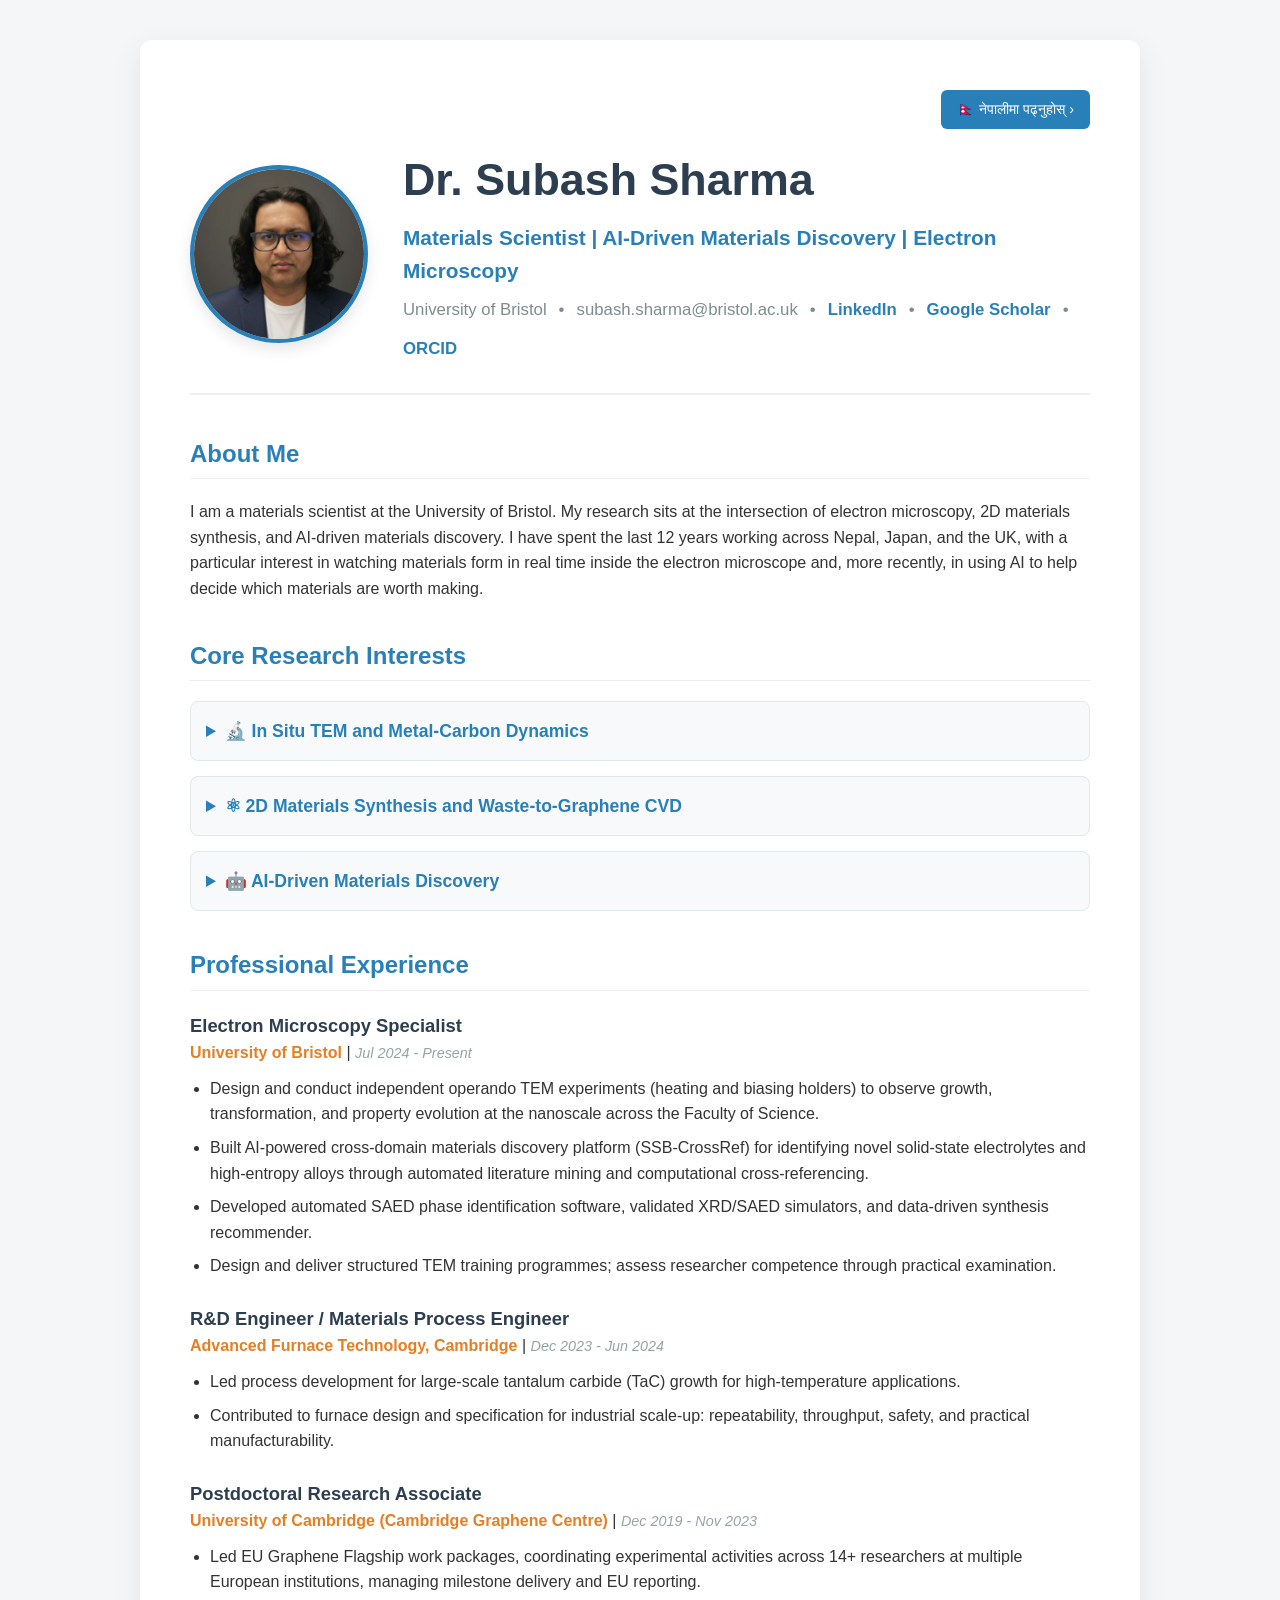
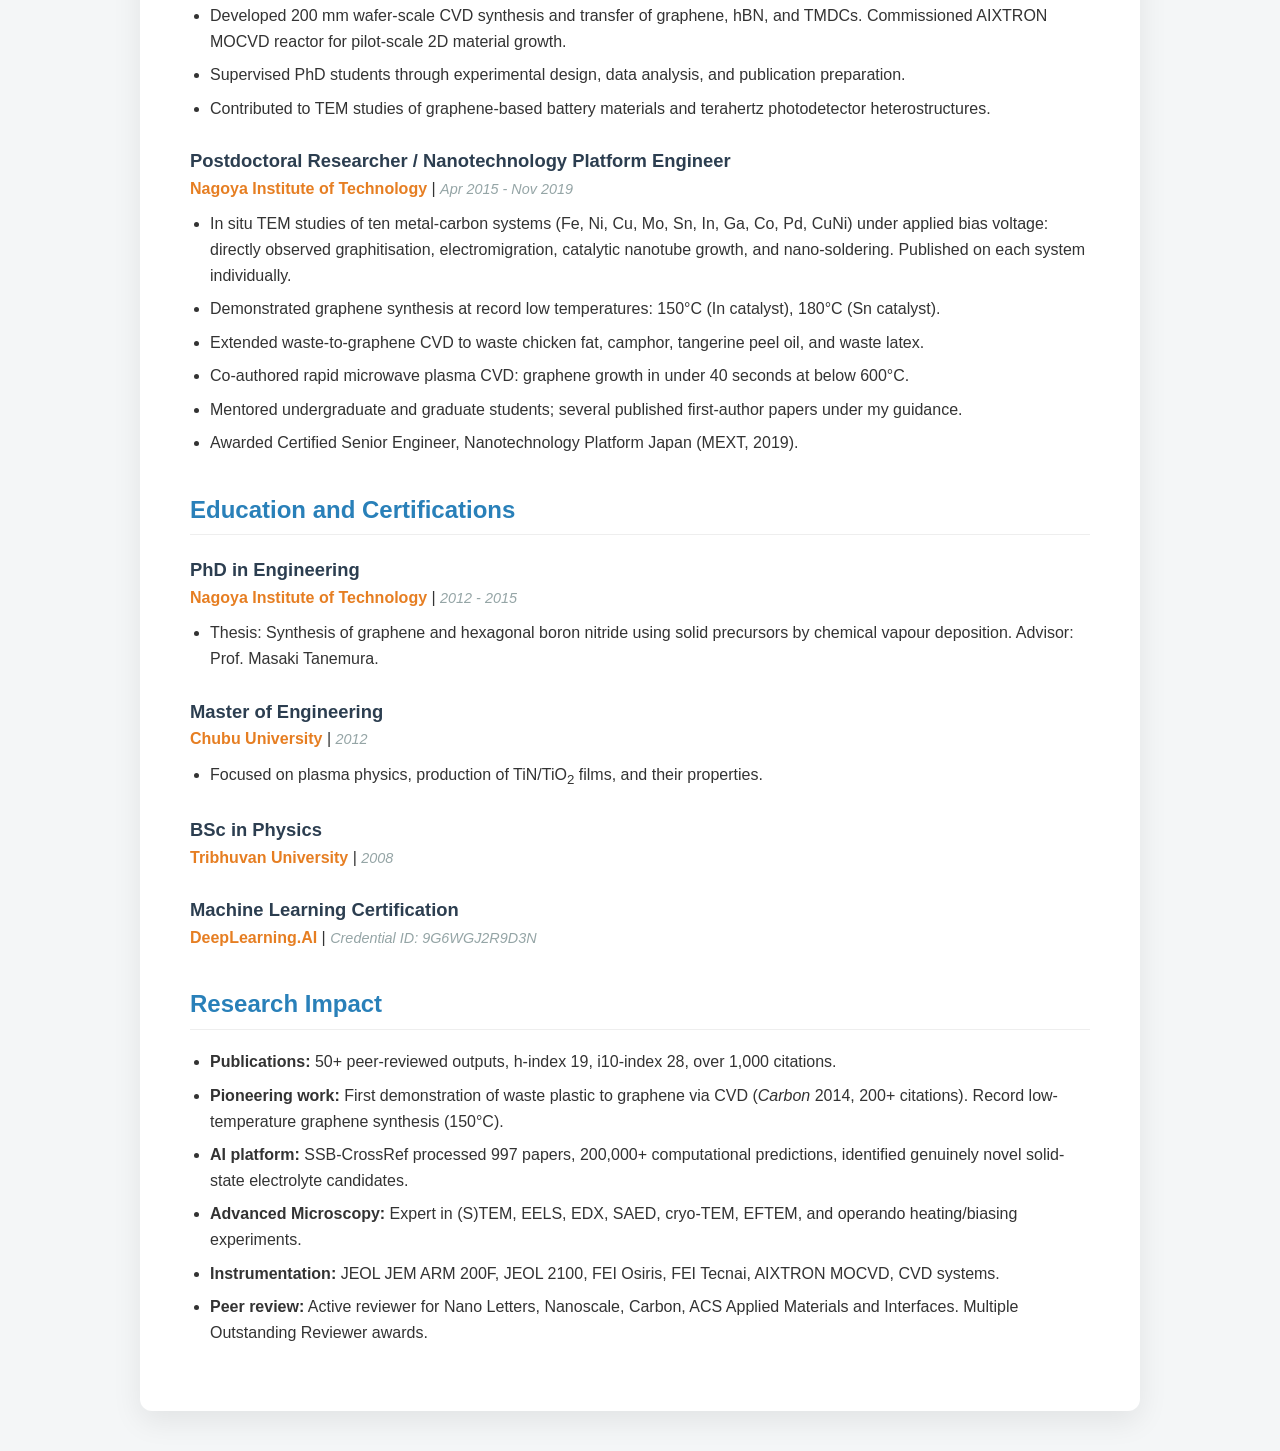
==== index.html @ bff0893e "Restore index.html and update content Restored the original content of index.html after accidental r" ====
<!DOCTYPE html>
<html lang="en">
<head>
    <meta charset="UTF-8">
    <meta name="viewport" content="width=device-width, initial-scale=1.0">
    <title>Dr. Subash Sharma | Materials Scientist</title>
    <style>
        :root {
            --primary: #2c3e50;
            --secondary: #2980b9;
            --accent: #e67e22;
            --text: #333;
            --bg: #f4f6f7;
        }
        body { 
            font-family: -apple-system, BlinkMacSystemFont, "Segoe UI", Roboto, Helvetica, Arial, sans-serif; 
            line-height: 1.6; 
            color: var(--text); 
            background-color: var(--bg); 
            margin: 0; 
            padding: 20px; 
        }
        .container { 
            max-width: 900px; 
            margin: 20px auto; 
            background: #ffffff; 
            padding: 50px; 
            border-radius: 12px; 
            box-shadow: 0 10px 30px rgba(0,0,0,0.08); 
        }
        .header-container {
            display: flex;
            align-items: center;
            gap: 35px;
            margin-bottom: 40px;
            padding-bottom: 30px;
            border-bottom: 2px solid #eee;
        }
        .profile-pic {
            width: 170px;
            height: 170px;
            border-radius: 50%;
            object-fit: cover;
            border: 4px solid var(--secondary);
            box-shadow: 0 6px 15px rgba(0,0,0,0.1);
        }
        .header-text h1 { 
            color: var(--primary); 
            margin: 0 0 5px 0; 
            font-size: 2.8em; 
            border-bottom: none;
        }
        .header-text .title {
            font-size: 1.3em;
            color: var(--secondary);
            font-weight: bold;
            margin-bottom: 10px;
        }
        .contact { 
            color: #7f8c8d; 
            font-size: 1.05em; 
            display: flex; 
            flex-wrap: wrap; 
            align-items: center;
            gap: 12px; 
        }
        .contact a { color: var(--secondary); text-decoration: none; font-weight: bold; }
        .contact a:hover { text-decoration: underline; }
        @media (max-width: 600px) {
            .header-container { flex-direction: column; text-align: center; }
            .contact { justify-content: center; }
        }
        h2 { color: var(--secondary); margin-top: 35px; border-bottom: 1px solid #eee; padding-bottom: 5px; }
        .job-title { font-weight: bold; font-size: 1.15em; color: var(--primary); }
        .institution { color: var(--accent); font-weight: bold; }
        .date { color: #95a5a6; font-size: 0.9em; font-style: italic; }
        .experience-item, .education-item { margin-bottom: 25px; }
        ul { margin-top: 10px; padding-left: 20px; }
        li { margin-bottom: 8px; }
        .intro-text { font-size: 1.1em; color: var(--primary); }
        details {
            background: #f8f9fa; 
            padding: 15px; 
            border-radius: 8px; 
            margin-bottom: 15px; 
            border: 1px solid #e1e8ed; 
            cursor: pointer;
            transition: all 0.2s ease;
        }
        details:hover {
            border-color: var(--secondary);
        }
        summary {
            font-weight: bold; 
            color: var(--secondary); 
            font-size: 1.1em;
            outline: none;
        }
        details > div {
            margin-top: 15px; 
            color: #444; 
            line-height: 1.6; 
            cursor: default;
            border-top: 1px solid #eee;
            padding-top: 10px;
        }
    </style>
</head>
<body>
    <div class="container">
        
        <div style="text-align: right; margin-bottom: 15px;">
            <a href="index_ne.html" style="display: inline-block; padding: 8px 16px; background: #2980b9; color: white; text-decoration: none; border-radius: 6px; font-size: 0.9em;">&#127475;&#127477; &#2344;&#2375;&#2346;&#2366;&#2354;&#2368;&#2350;&#2366; &#2346;&#2338;&#2381;&#2344;&#2369;&#2361;&#2379;&#2360;&#2381; &#8250;</a>
        </div>
        
        <div class="header-container">
            <img src="profile.jpg" alt="Dr. Subash Sharma" class="profile-pic">
            
            <div class="header-text">
                <h1>Dr. Subash Sharma</h1>
                <div class="title">Materials Scientist | AI-Driven Materials Discovery | Electron Microscopy</div>
                <div class="contact">
                    <span>University of Bristol</span>
                    <span>&bull;</span>
                    <span>subash.sharma@bristol.ac.uk</span>
                    <span>&bull;</span>
                    <a href="https://www.linkedin.com/in/subashsharma1" target="_blank">LinkedIn</a>
                    <span>&bull;</span>
                    <a href="https://scholar.google.co.uk/citations?user=H519B1AAAAAJ&hl=en" target="_blank">Google Scholar</a>
                    <span>&bull;</span>
                    <a href="https://orcid.org/0000-0002-8783-3587" target="_blank">ORCID</a>
                </div>
            </div>
        </div>

        <h2>About Me</h2>
        <p>I am a materials scientist at the University of Bristol. My research sits at the intersection of electron microscopy, 2D materials synthesis, and AI-driven materials discovery. I have spent the last 12 years working across Nepal, Japan, and the UK, with a particular interest in watching materials form in real time inside the electron microscope and, more recently, in using AI to help decide which materials are worth making.</p>

        <h2>Core Research Interests</h2>
        
        <details>
            <summary>&#x1F52C; In Situ TEM and Metal-Carbon Dynamics</summary>
            <div>
                <p>I specialise in visualising nanoscale reactions as they happen, using in situ heating and electrical biasing inside the TEM. Over 12 years I have systematically studied the interaction of ten different metals with amorphous carbon under applied bias voltage, directly observing real-time graphitisation, electromigration, catalytic nanotube growth, and nano-soldering of carbon nanostructures.</p>
                <ul>
                    <li>Ten metal systems studied individually (Fe, Ni, Cu, Mo, Sn, In, Ga, Co, Pd, CuNi alloy), with first-author or corresponding-author publications on each.</li>
                    <li>Techniques: HRTEM, HAADF-STEM, EELS, EDX, SAED, cryo-TEM, EFTEM, operando heating and biasing holders.</li>
                    <li>Instruments: JEOL JEM ARM 200F, JEOL 2100, FEI Osiris, FEI Tecnai.</li>
                </ul>
            </div>
        </details>

        <details>
            <summary>&#x269B; 2D Materials Synthesis and Waste-to-Graphene CVD</summary>
            <div>
                <p>Extensive experience in scalable growth of 2D materials, from wafer-scale CVD at the Cambridge Graphene Centre to pioneering waste-derived graphene conversion.</p>
                <ul>
                    <li>Wafer-scale (200 mm) CVD synthesis and transfer of graphene, hBN, MoS<sub>2</sub>, and WS<sub>2</sub> within the EU Graphene Flagship. Commissioned an AIXTRON MOCVD reactor for pilot-scale growth.</li>
                    <li>Pioneered waste-to-graphene CVD from solid waste plastic (<em>Carbon</em> 2014, 200+ citations), extended to waste chicken fat, camphor, tangerine peel oil, and waste latex.</li>
                    <li>Demonstrated graphene synthesis at record low temperatures: 150&deg;C (In catalyst) and 180&deg;C (Sn catalyst).</li>
                    <li>Co-authored rapid microwave plasma CVD enabling graphene growth in under 40 seconds at below 600&deg;C.</li>
                </ul>
            </div>
        </details>

        <details>
            <summary>&#x1F916; AI-Driven Materials Discovery</summary>
            <div>
                <p>Bridging materials science with artificial intelligence to accelerate the discovery of novel functional materials.</p>
                <ul>
                    <li>Built SSB-CrossRef, a 17,000-line Python platform that processes scientific literature using LLMs, cross-references against 200,000+ computational predictions (GNoME, Materials Project), and identifies novel synthesis targets with automated thermodynamic due diligence.</li>
                    <li>Processed 997 papers, extracted 3,009 unique compositions, built 56,000+ cross-reference links. Over 95% of AI-predicted candidates failed experimental reality checks.</li>
                    <li>Built validated XRD and SAED diffraction simulators and automated SAED phase identification software.</li>
                    <li>Data-driven synthesis route recommender using patterns from 2,000+ extracted literature records.</li>
                    <li>Machine Learning Certification, DeepLearning.AI (Credential ID: 9G6WGJ2R9D3N).</li>
                </ul>
            </div>
        </details>

        <h2>Professional Experience</h2>
        
        <div class="experience-item">
            <div class="job-title">Electron Microscopy Specialist</div>
            <div><span class="institution">University of Bristol</span> | <span class="date">Jul 2024 - Present</span></div>
            <ul>
                <li>Design and conduct independent operando TEM experiments (heating and biasing holders) to observe growth, transformation, and property evolution at the nanoscale across the Faculty of Science.</li>
                <li>Built AI-powered cross-domain materials discovery platform (SSB-CrossRef) for identifying novel solid-state electrolytes and high-entropy alloys through automated literature mining and computational cross-referencing.</li>
                <li>Developed automated SAED phase identification software, validated XRD/SAED simulators, and data-driven synthesis recommender.</li>
                <li>Design and deliver structured TEM training programmes; assess researcher competence through practical examination.</li>

            </ul>
        </div>

        <div class="experience-item">
            <div class="job-title">R&amp;D Engineer / Materials Process Engineer</div>
            <div><span class="institution">Advanced Furnace Technology, Cambridge</span> | <span class="date">Dec 2023 - Jun 2024</span></div>
            <ul>
                <li>Led process development for large-scale tantalum carbide (TaC) growth for high-temperature applications.</li>
                <li>Contributed to furnace design and specification for industrial scale-up: repeatability, throughput, safety, and practical manufacturability.</li>
            </ul>
        </div>

        <div class="experience-item">
            <div class="job-title">Postdoctoral Research Associate</div>
            <div><span class="institution">University of Cambridge (Cambridge Graphene Centre)</span> | <span class="date">Dec 2019 - Nov 2023</span></div>
            <ul>
                <li>Led EU Graphene Flagship work packages, coordinating experimental activities across 14+ researchers at multiple European institutions, managing milestone delivery and EU reporting.</li>
                <li>Developed 200 mm wafer-scale CVD synthesis and transfer of graphene, hBN, and TMDCs. Commissioned AIXTRON MOCVD reactor for pilot-scale 2D material growth.</li>
                <li>Supervised PhD students through experimental design, data analysis, and publication preparation.</li>
                <li>Contributed to TEM studies of graphene-based battery materials and terahertz photodetector heterostructures.</li>
            </ul>
        </div>

        <div class="experience-item">
            <div class="job-title">Postdoctoral Researcher / Nanotechnology Platform Engineer</div>
            <div><span class="institution">Nagoya Institute of Technology</span> | <span class="date">Apr 2015 - Nov 2019</span></div>
            <ul>
                <li>In situ TEM studies of ten metal-carbon systems (Fe, Ni, Cu, Mo, Sn, In, Ga, Co, Pd, CuNi) under applied bias voltage: directly observed graphitisation, electromigration, catalytic nanotube growth, and nano-soldering. Published on each system individually.</li>
                <li>Demonstrated graphene synthesis at record low temperatures: 150&deg;C (In catalyst), 180&deg;C (Sn catalyst).</li>
                <li>Extended waste-to-graphene CVD to waste chicken fat, camphor, tangerine peel oil, and waste latex.</li>
                <li>Co-authored rapid microwave plasma CVD: graphene growth in under 40 seconds at below 600&deg;C.</li>
                <li>Mentored undergraduate and graduate students; several published first-author papers under my guidance.</li>
                <li>Awarded Certified Senior Engineer, Nanotechnology Platform Japan (MEXT, 2019).</li>
            </ul>
        </div>

        <h2>Education and Certifications</h2>
        <div class="education-item">
            <div class="job-title">PhD in Engineering</div>
            <div><span class="institution">Nagoya Institute of Technology</span> | <span class="date">2012 - 2015</span></div>
            <ul>
                <li>Thesis: Synthesis of graphene and hexagonal boron nitride using solid precursors by chemical vapour deposition. Advisor: Prof. Masaki Tanemura.</li>
            </ul>
        </div>
        <div class="education-item">
            <div class="job-title">Master of Engineering</div>
            <div><span class="institution">Chubu University</span> | <span class="date">2012</span></div>
            <ul>
                <li>Focused on plasma physics, production of TiN/TiO<sub>2</sub> films, and their properties.</li>
            </ul>
        </div>
        <div class="education-item">
            <div class="job-title">BSc in Physics</div>
            <div><span class="institution">Tribhuvan University</span> | <span class="date">2008</span></div>
        </div>
        <div class="education-item">
            <div class="job-title">Machine Learning Certification</div>
            <div><span class="institution">DeepLearning.AI</span> | <span class="date">Credential ID: 9G6WGJ2R9D3N</span></div>
        </div>

        <h2>Research Impact</h2>
        <ul>
            <li><strong>Publications:</strong> 50+ peer-reviewed outputs, h-index 19, i10-index 28, over 1,000 citations.</li>
            <li><strong>Pioneering work:</strong> First demonstration of waste plastic to graphene via CVD (<em>Carbon</em> 2014, 200+ citations). Record low-temperature graphene synthesis (150&deg;C).</li>
            <li><strong>AI platform:</strong> SSB-CrossRef processed 997 papers, 200,000+ computational predictions, identified genuinely novel solid-state electrolyte candidates.</li>
            <li><strong>Advanced Microscopy:</strong> Expert in (S)TEM, EELS, EDX, SAED, cryo-TEM, EFTEM, and operando heating/biasing experiments.</li>
            <li><strong>Instrumentation:</strong> JEOL JEM ARM 200F, JEOL 2100, FEI Osiris, FEI Tecnai, AIXTRON MOCVD, CVD systems.</li>
            <li><strong>Peer review:</strong> Active reviewer for Nano Letters, Nanoscale, Carbon, ACS Applied Materials and Interfaces. Multiple Outstanding Reviewer awards.</li>
        </ul>
    </div>
</body>
</html>
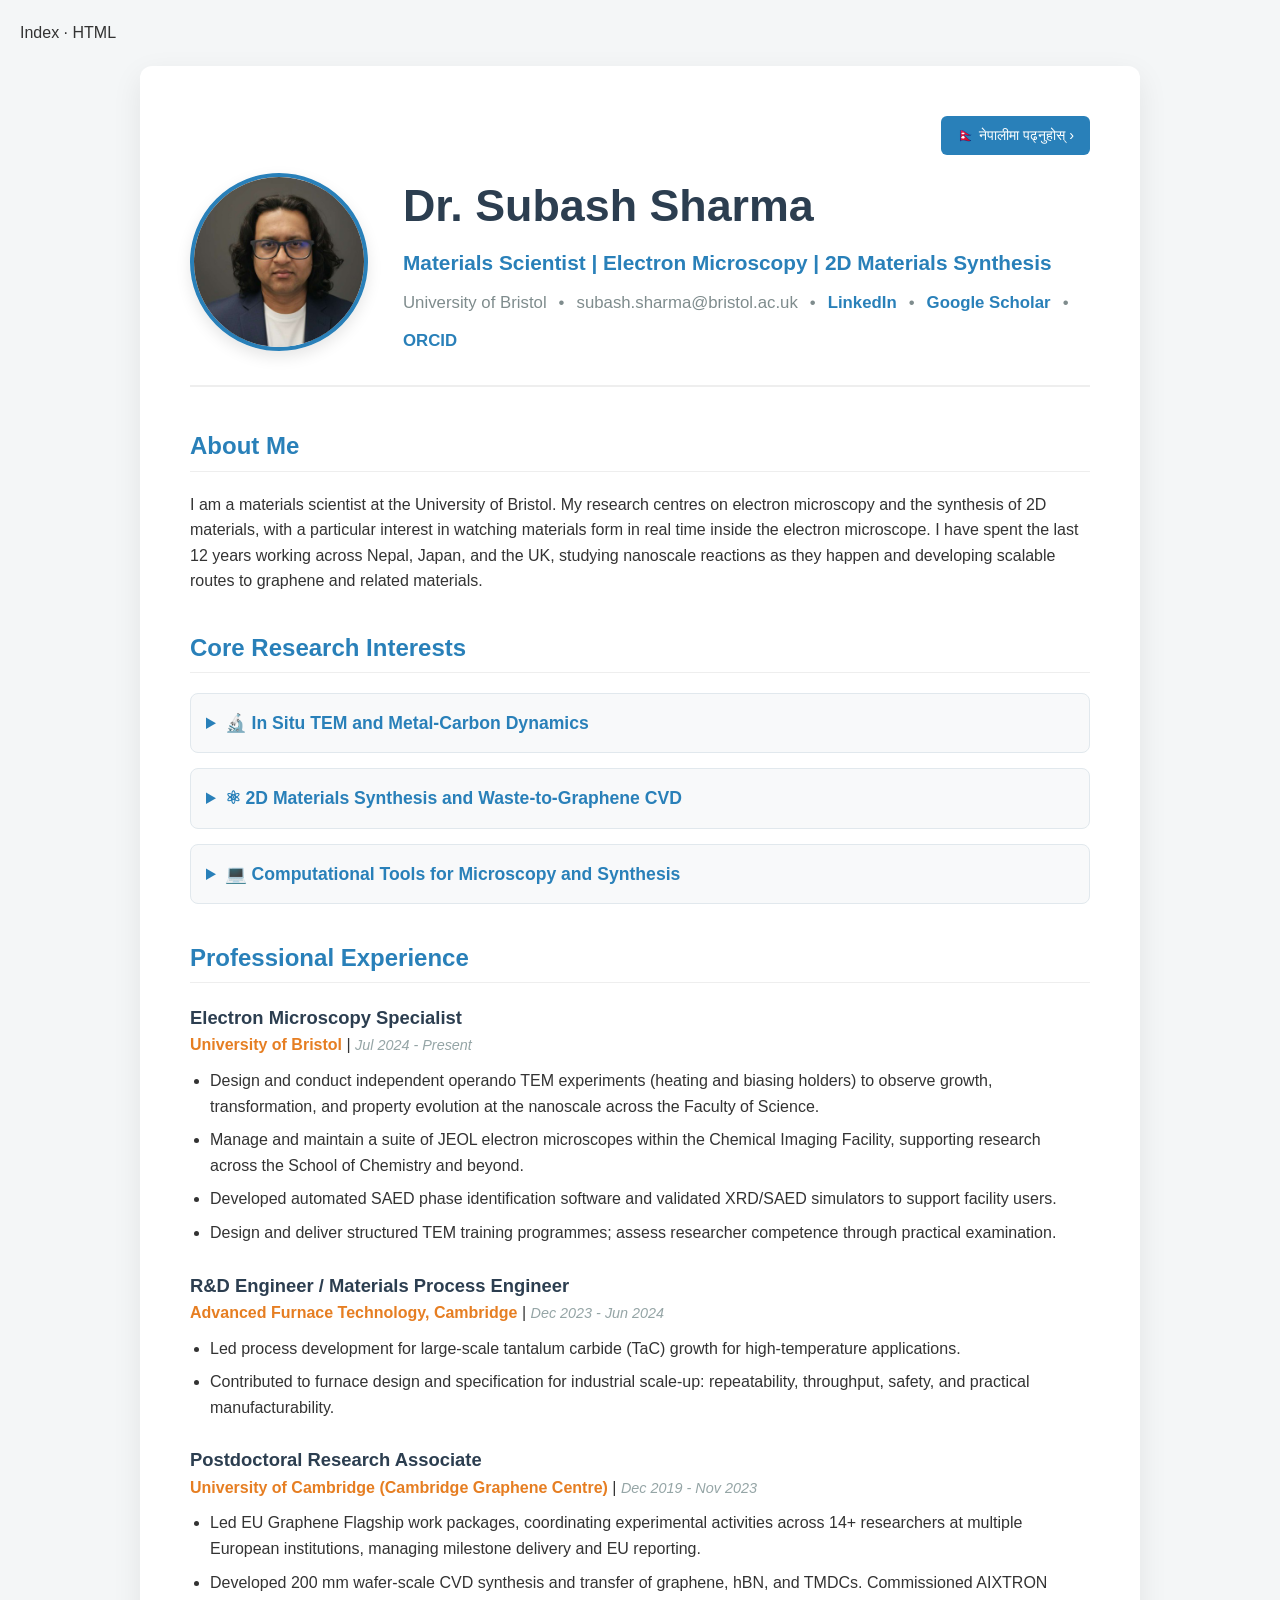
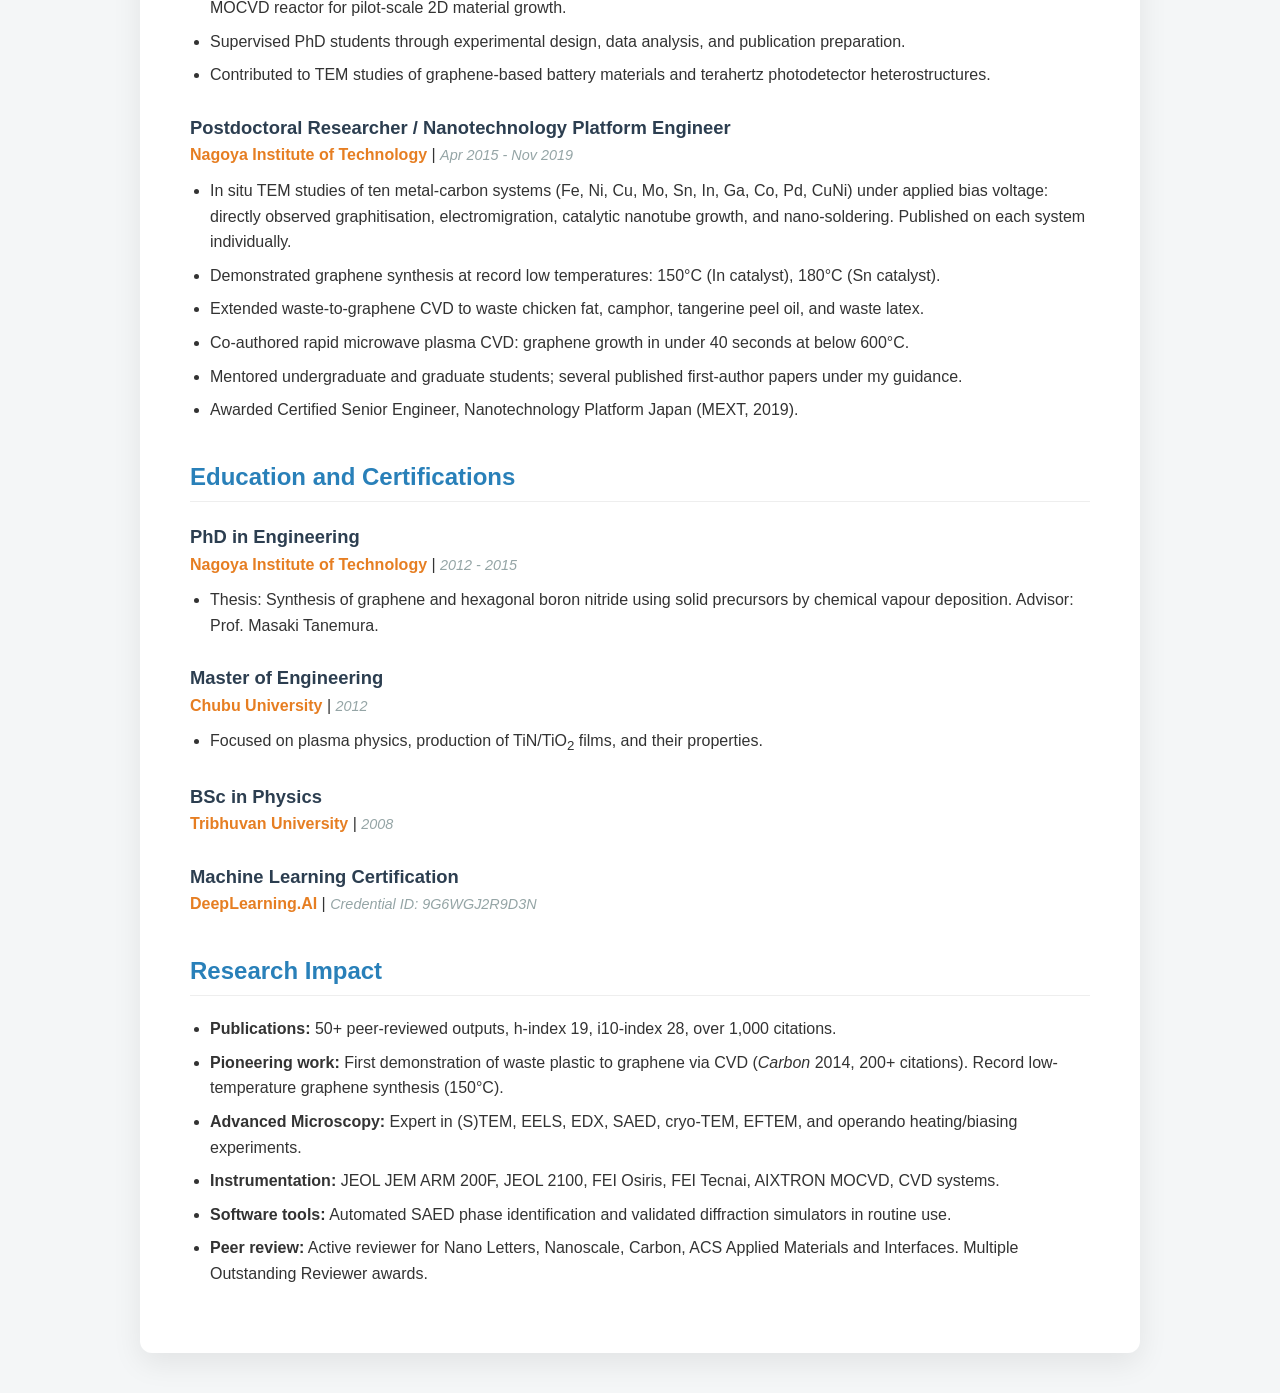
==== commit 99bb0137: "Revise index.html with updated profile and research details Updated the content and structure of the" ====
--- a/index.html
+++ b/index.html
@@ -1,3 +1,6 @@
+
+
+Index · HTML
 <!DOCTYPE html>
 <html lang="en">
 <head>
@@ -118,7 +121,7 @@
             
             <div class="header-text">
                 <h1>Dr. Subash Sharma</h1>
-                <div class="title">Materials Scientist | AI-Driven Materials Discovery | Electron Microscopy</div>
+                <div class="title">Materials Scientist | Electron Microscopy | 2D Materials Synthesis</div>
                 <div class="contact">
                     <span>University of Bristol</span>
                     <span>&bull;</span>
@@ -132,10 +135,10 @@
                 </div>
             </div>
         </div>
-
+ 
         <h2>About Me</h2>
-        <p>I am a materials scientist at the University of Bristol. My research sits at the intersection of electron microscopy, 2D materials synthesis, and AI-driven materials discovery. I have spent the last 12 years working across Nepal, Japan, and the UK, with a particular interest in watching materials form in real time inside the electron microscope and, more recently, in using AI to help decide which materials are worth making.</p>
-
+        <p>I am a materials scientist at the University of Bristol. My research centres on electron microscopy and the synthesis of 2D materials, with a particular interest in watching materials form in real time inside the electron microscope. I have spent the last 12 years working across Nepal, Japan, and the UK, studying nanoscale reactions as they happen and developing scalable routes to graphene and related materials.</p>
+ 
         <h2>Core Research Interests</h2>
         
         <details>
@@ -149,7 +152,7 @@
                 </ul>
             </div>
         </details>
-
+ 
         <details>
             <summary>&#x269B; 2D Materials Synthesis and Waste-to-Graphene CVD</summary>
             <div>
@@ -162,21 +165,19 @@
                 </ul>
             </div>
         </details>
-
+ 
         <details>
-            <summary>&#x1F916; AI-Driven Materials Discovery</summary>
+            <summary>&#x1F4BB; Computational Tools for Microscopy and Synthesis</summary>
             <div>
-                <p>Bridging materials science with artificial intelligence to accelerate the discovery of novel functional materials.</p>
+                <p>Alongside experimental work, I develop software tools that support day-to-day microscopy and synthesis planning.</p>
                 <ul>
-                    <li>Built SSB-CrossRef, a 17,000-line Python platform that processes scientific literature using LLMs, cross-references against 200,000+ computational predictions (GNoME, Materials Project), and identifies novel synthesis targets with automated thermodynamic due diligence.</li>
-                    <li>Processed 997 papers, extracted 3,009 unique compositions, built 56,000+ cross-reference links. Over 95% of AI-predicted candidates failed experimental reality checks.</li>
-                    <li>Built validated XRD and SAED diffraction simulators and automated SAED phase identification software.</li>
-                    <li>Data-driven synthesis route recommender using patterns from 2,000+ extracted literature records.</li>
+                    <li>Automated SAED phase identification software and validated XRD/SAED diffraction simulators.</li>
+                    <li>Literature-mining and cross-referencing tools to help prioritise synthesis targets, with automated thermodynamic due diligence.</li>
                     <li>Machine Learning Certification, DeepLearning.AI (Credential ID: 9G6WGJ2R9D3N).</li>
                 </ul>
             </div>
         </details>
-
+ 
         <h2>Professional Experience</h2>
         
         <div class="experience-item">
@@ -184,13 +185,12 @@
             <div><span class="institution">University of Bristol</span> | <span class="date">Jul 2024 - Present</span></div>
             <ul>
                 <li>Design and conduct independent operando TEM experiments (heating and biasing holders) to observe growth, transformation, and property evolution at the nanoscale across the Faculty of Science.</li>
-                <li>Built AI-powered cross-domain materials discovery platform (SSB-CrossRef) for identifying novel solid-state electrolytes and high-entropy alloys through automated literature mining and computational cross-referencing.</li>
-                <li>Developed automated SAED phase identification software, validated XRD/SAED simulators, and data-driven synthesis recommender.</li>
+                <li>Manage and maintain a suite of JEOL electron microscopes within the Chemical Imaging Facility, supporting research across the School of Chemistry and beyond.</li>
+                <li>Developed automated SAED phase identification software and validated XRD/SAED simulators to support facility users.</li>
                 <li>Design and deliver structured TEM training programmes; assess researcher competence through practical examination.</li>
-
-            </ul>
-        </div>
-
+            </ul>
+        </div>
+ 
         <div class="experience-item">
             <div class="job-title">R&amp;D Engineer / Materials Process Engineer</div>
             <div><span class="institution">Advanced Furnace Technology, Cambridge</span> | <span class="date">Dec 2023 - Jun 2024</span></div>
@@ -199,7 +199,7 @@
                 <li>Contributed to furnace design and specification for industrial scale-up: repeatability, throughput, safety, and practical manufacturability.</li>
             </ul>
         </div>
-
+ 
         <div class="experience-item">
             <div class="job-title">Postdoctoral Research Associate</div>
             <div><span class="institution">University of Cambridge (Cambridge Graphene Centre)</span> | <span class="date">Dec 2019 - Nov 2023</span></div>
@@ -210,7 +210,7 @@
                 <li>Contributed to TEM studies of graphene-based battery materials and terahertz photodetector heterostructures.</li>
             </ul>
         </div>
-
+ 
         <div class="experience-item">
             <div class="job-title">Postdoctoral Researcher / Nanotechnology Platform Engineer</div>
             <div><span class="institution">Nagoya Institute of Technology</span> | <span class="date">Apr 2015 - Nov 2019</span></div>
@@ -223,7 +223,7 @@
                 <li>Awarded Certified Senior Engineer, Nanotechnology Platform Japan (MEXT, 2019).</li>
             </ul>
         </div>
-
+ 
         <h2>Education and Certifications</h2>
         <div class="education-item">
             <div class="job-title">PhD in Engineering</div>
@@ -247,16 +247,17 @@
             <div class="job-title">Machine Learning Certification</div>
             <div><span class="institution">DeepLearning.AI</span> | <span class="date">Credential ID: 9G6WGJ2R9D3N</span></div>
         </div>
-
+ 
         <h2>Research Impact</h2>
         <ul>
             <li><strong>Publications:</strong> 50+ peer-reviewed outputs, h-index 19, i10-index 28, over 1,000 citations.</li>
             <li><strong>Pioneering work:</strong> First demonstration of waste plastic to graphene via CVD (<em>Carbon</em> 2014, 200+ citations). Record low-temperature graphene synthesis (150&deg;C).</li>
-            <li><strong>AI platform:</strong> SSB-CrossRef processed 997 papers, 200,000+ computational predictions, identified genuinely novel solid-state electrolyte candidates.</li>
             <li><strong>Advanced Microscopy:</strong> Expert in (S)TEM, EELS, EDX, SAED, cryo-TEM, EFTEM, and operando heating/biasing experiments.</li>
             <li><strong>Instrumentation:</strong> JEOL JEM ARM 200F, JEOL 2100, FEI Osiris, FEI Tecnai, AIXTRON MOCVD, CVD systems.</li>
+            <li><strong>Software tools:</strong> Automated SAED phase identification and validated diffraction simulators in routine use.</li>
             <li><strong>Peer review:</strong> Active reviewer for Nano Letters, Nanoscale, Carbon, ACS Applied Materials and Interfaces. Multiple Outstanding Reviewer awards.</li>
         </ul>
     </div>
 </body>
 </html>
+ 
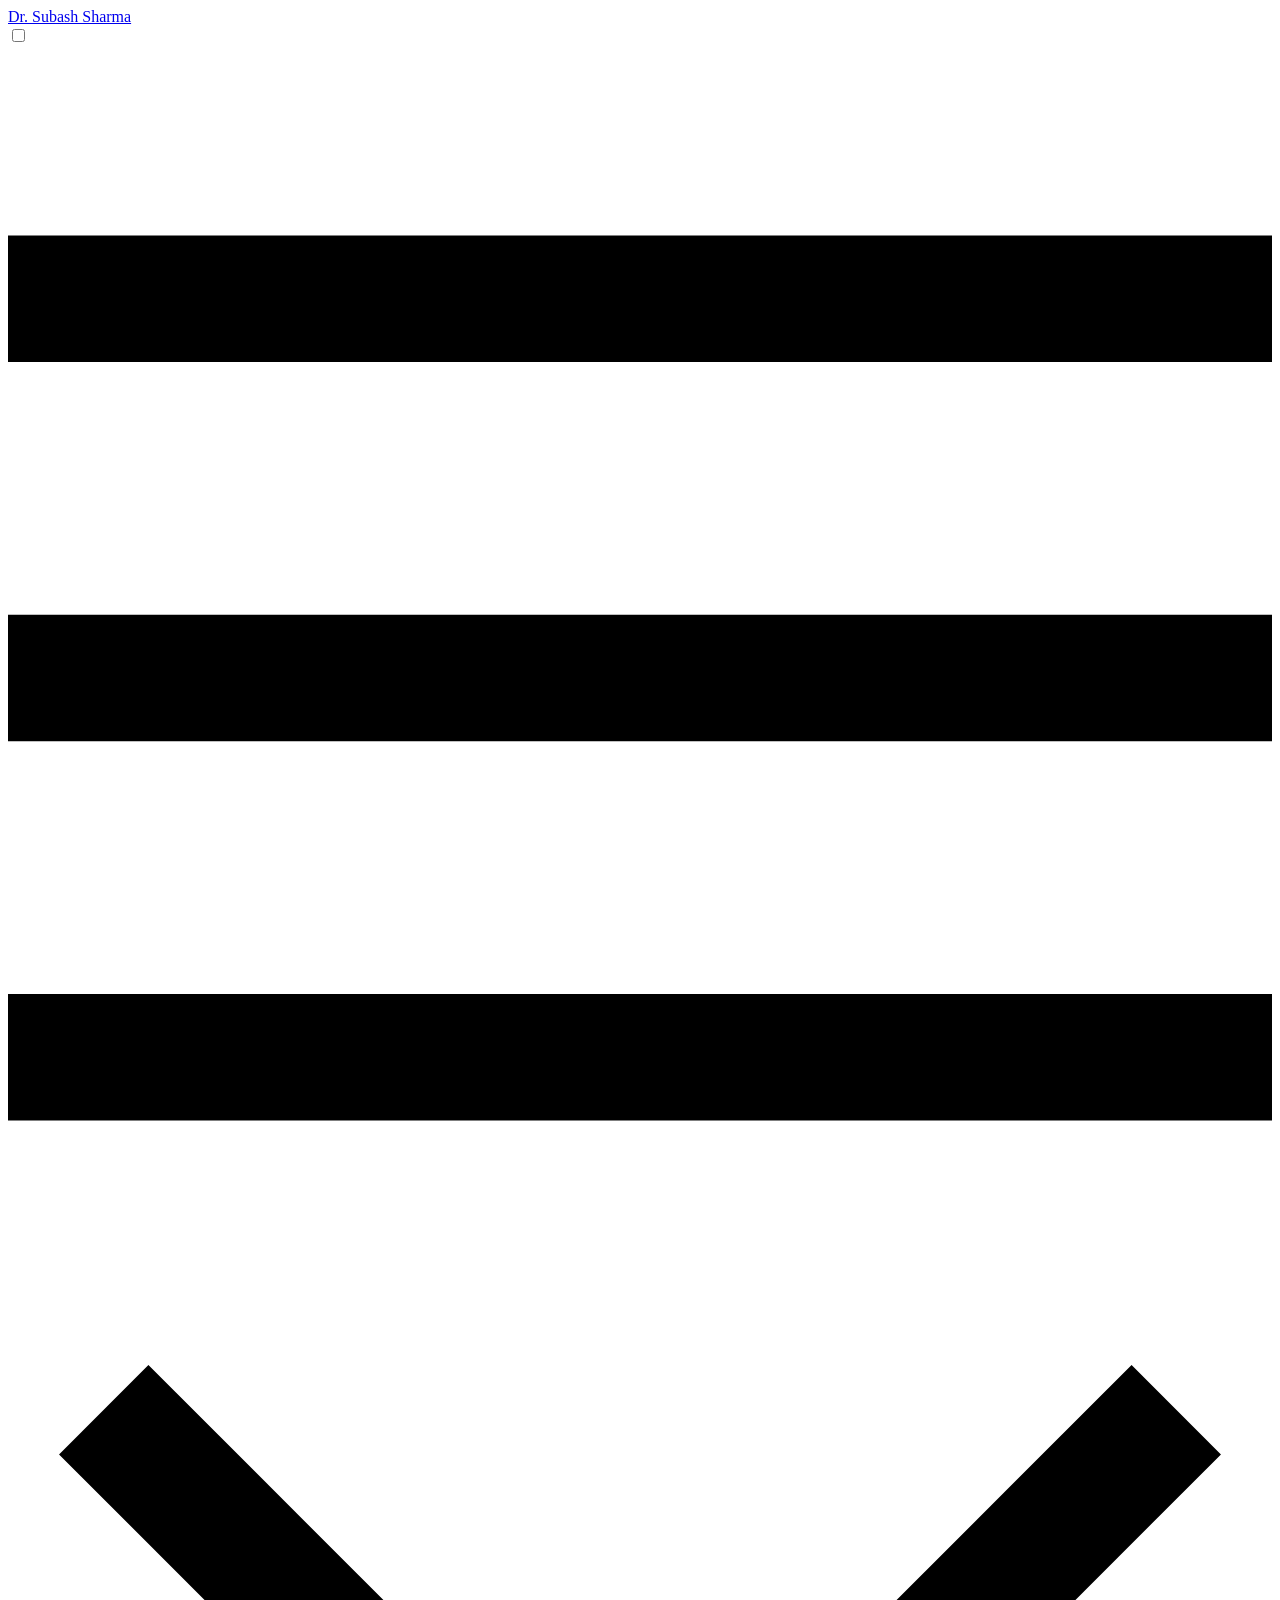
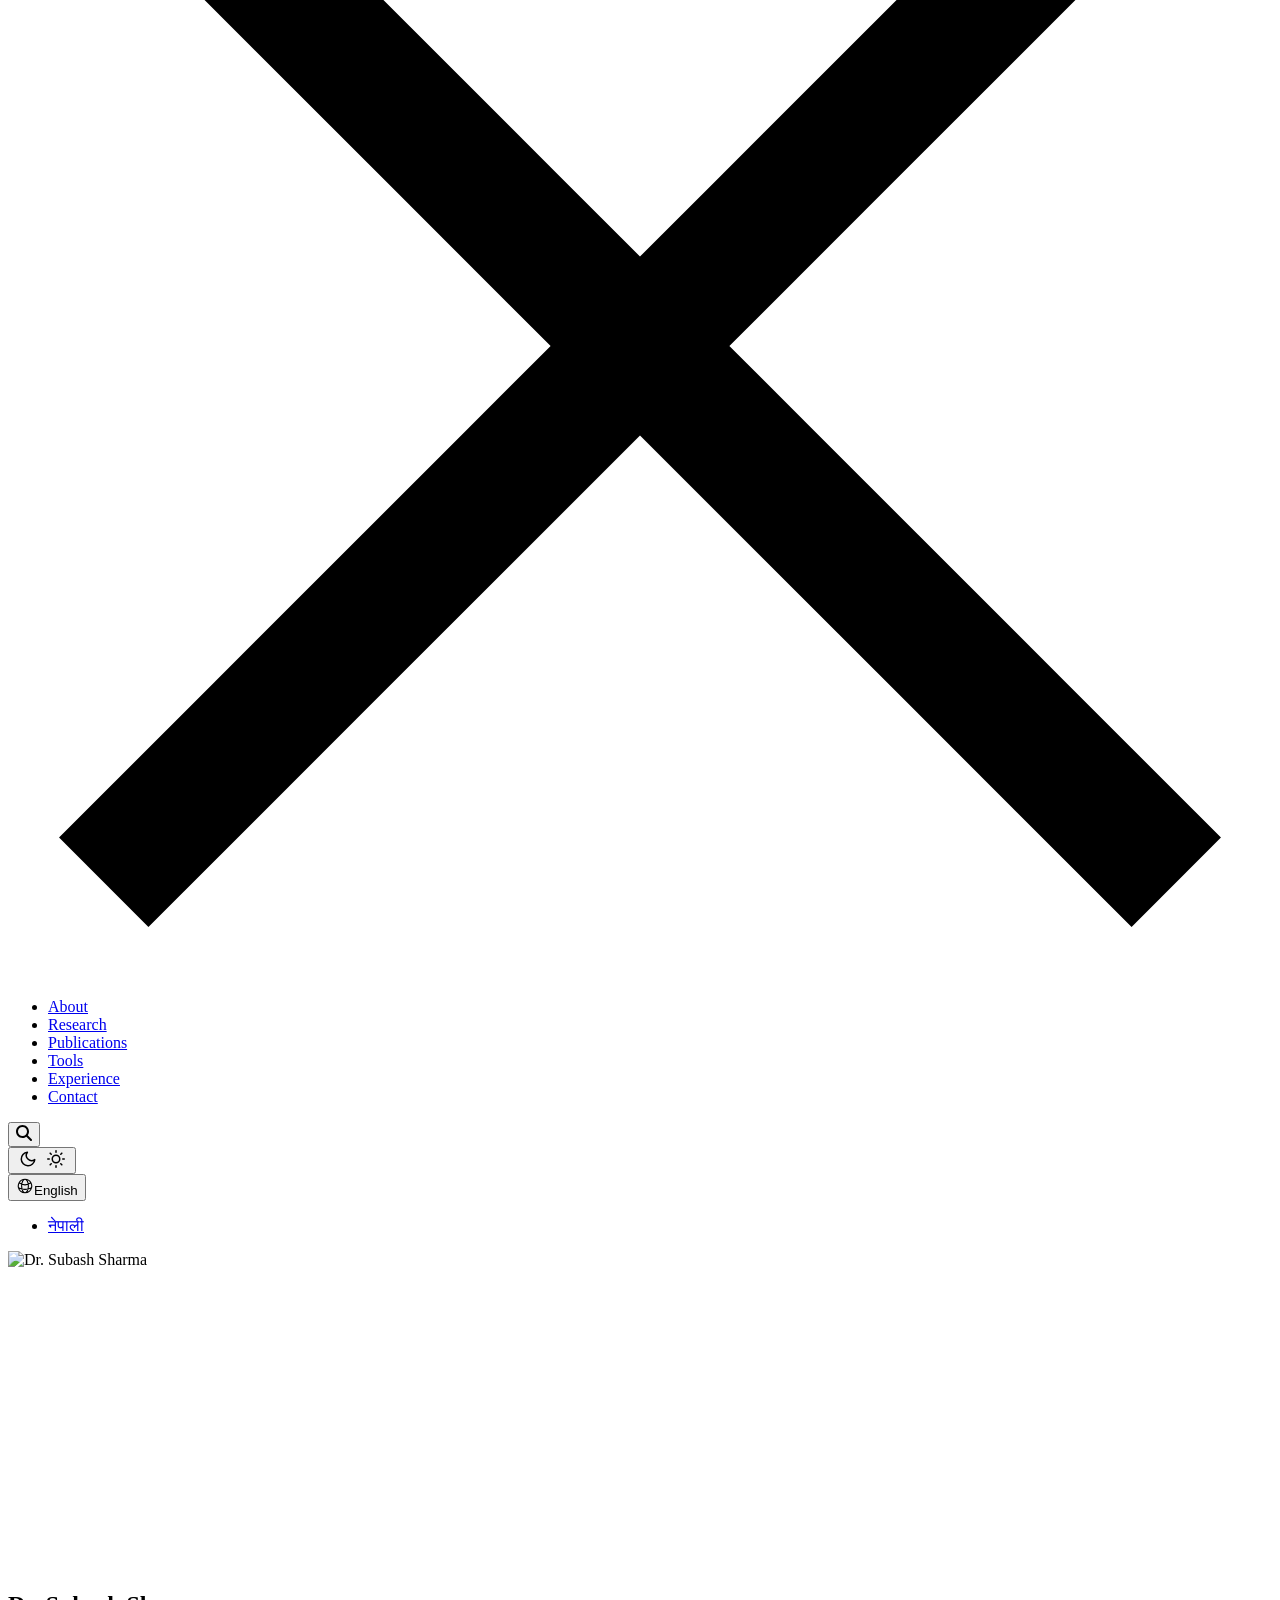
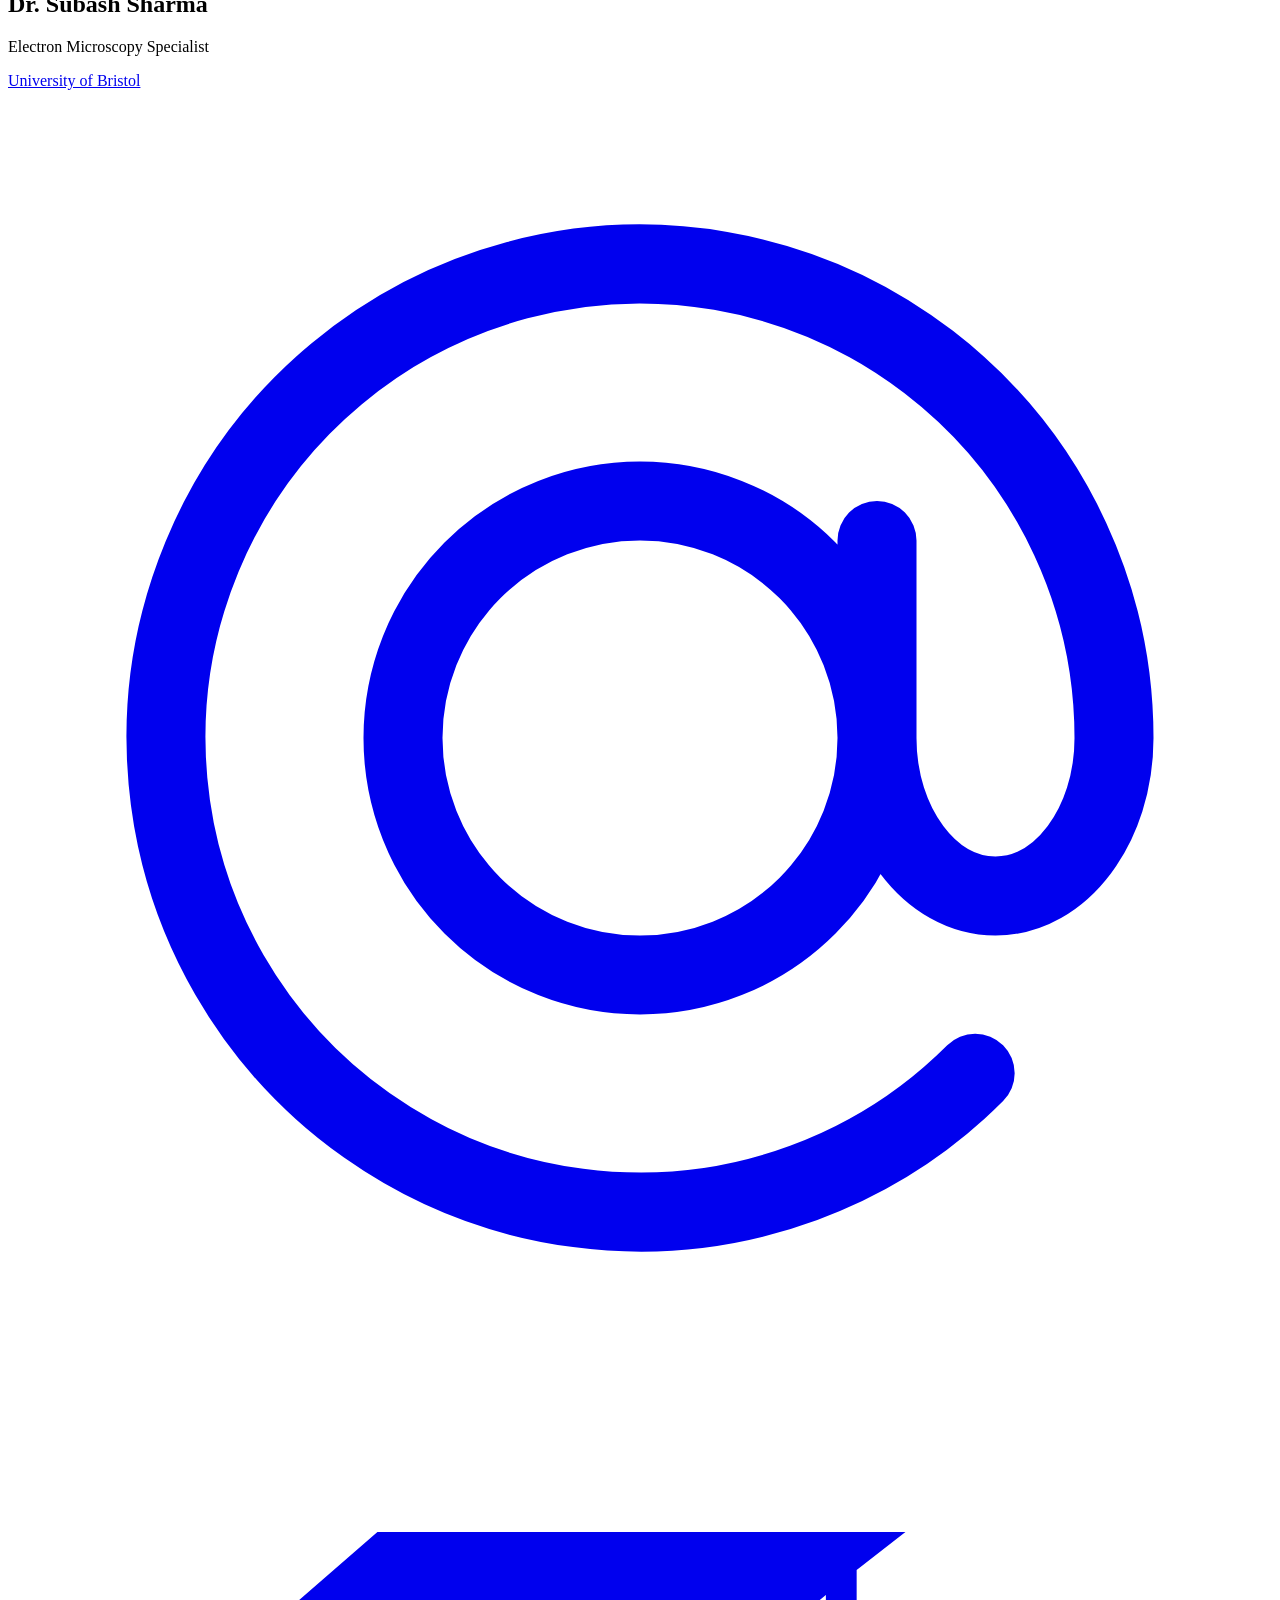
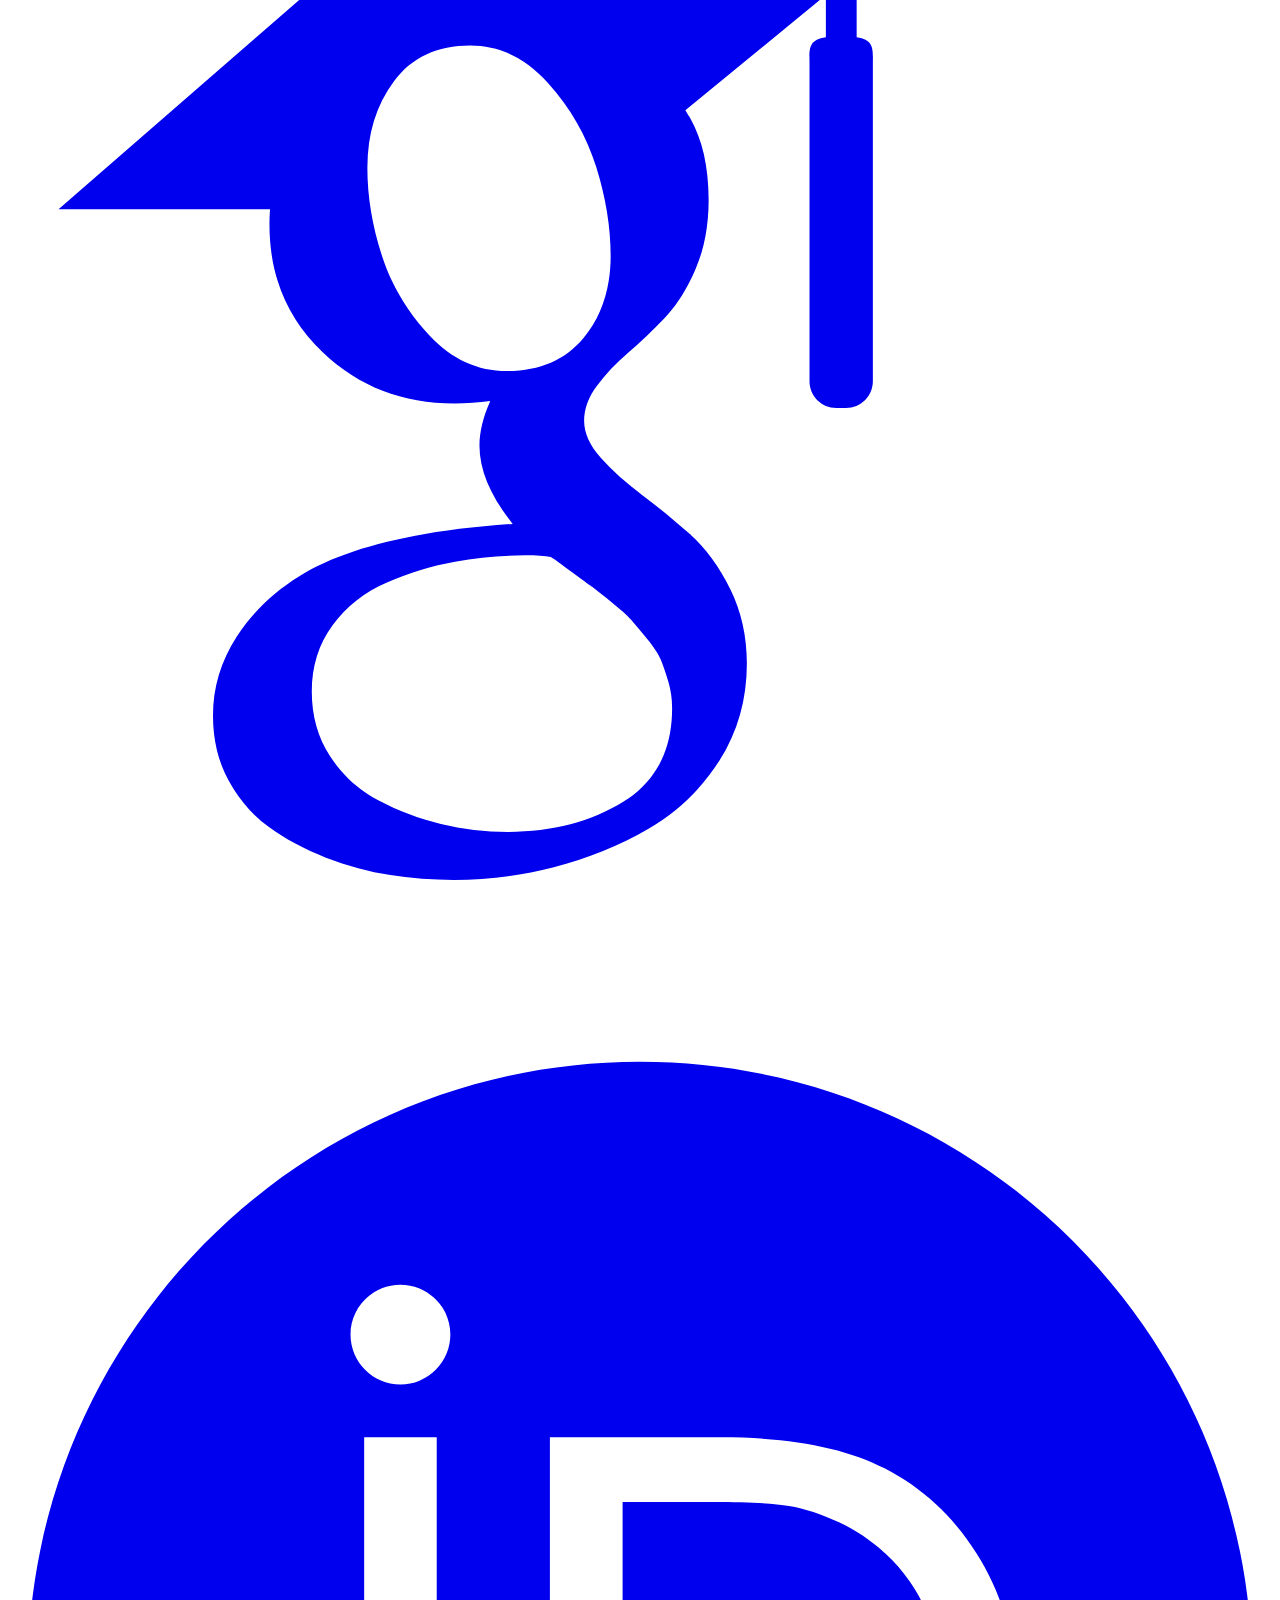
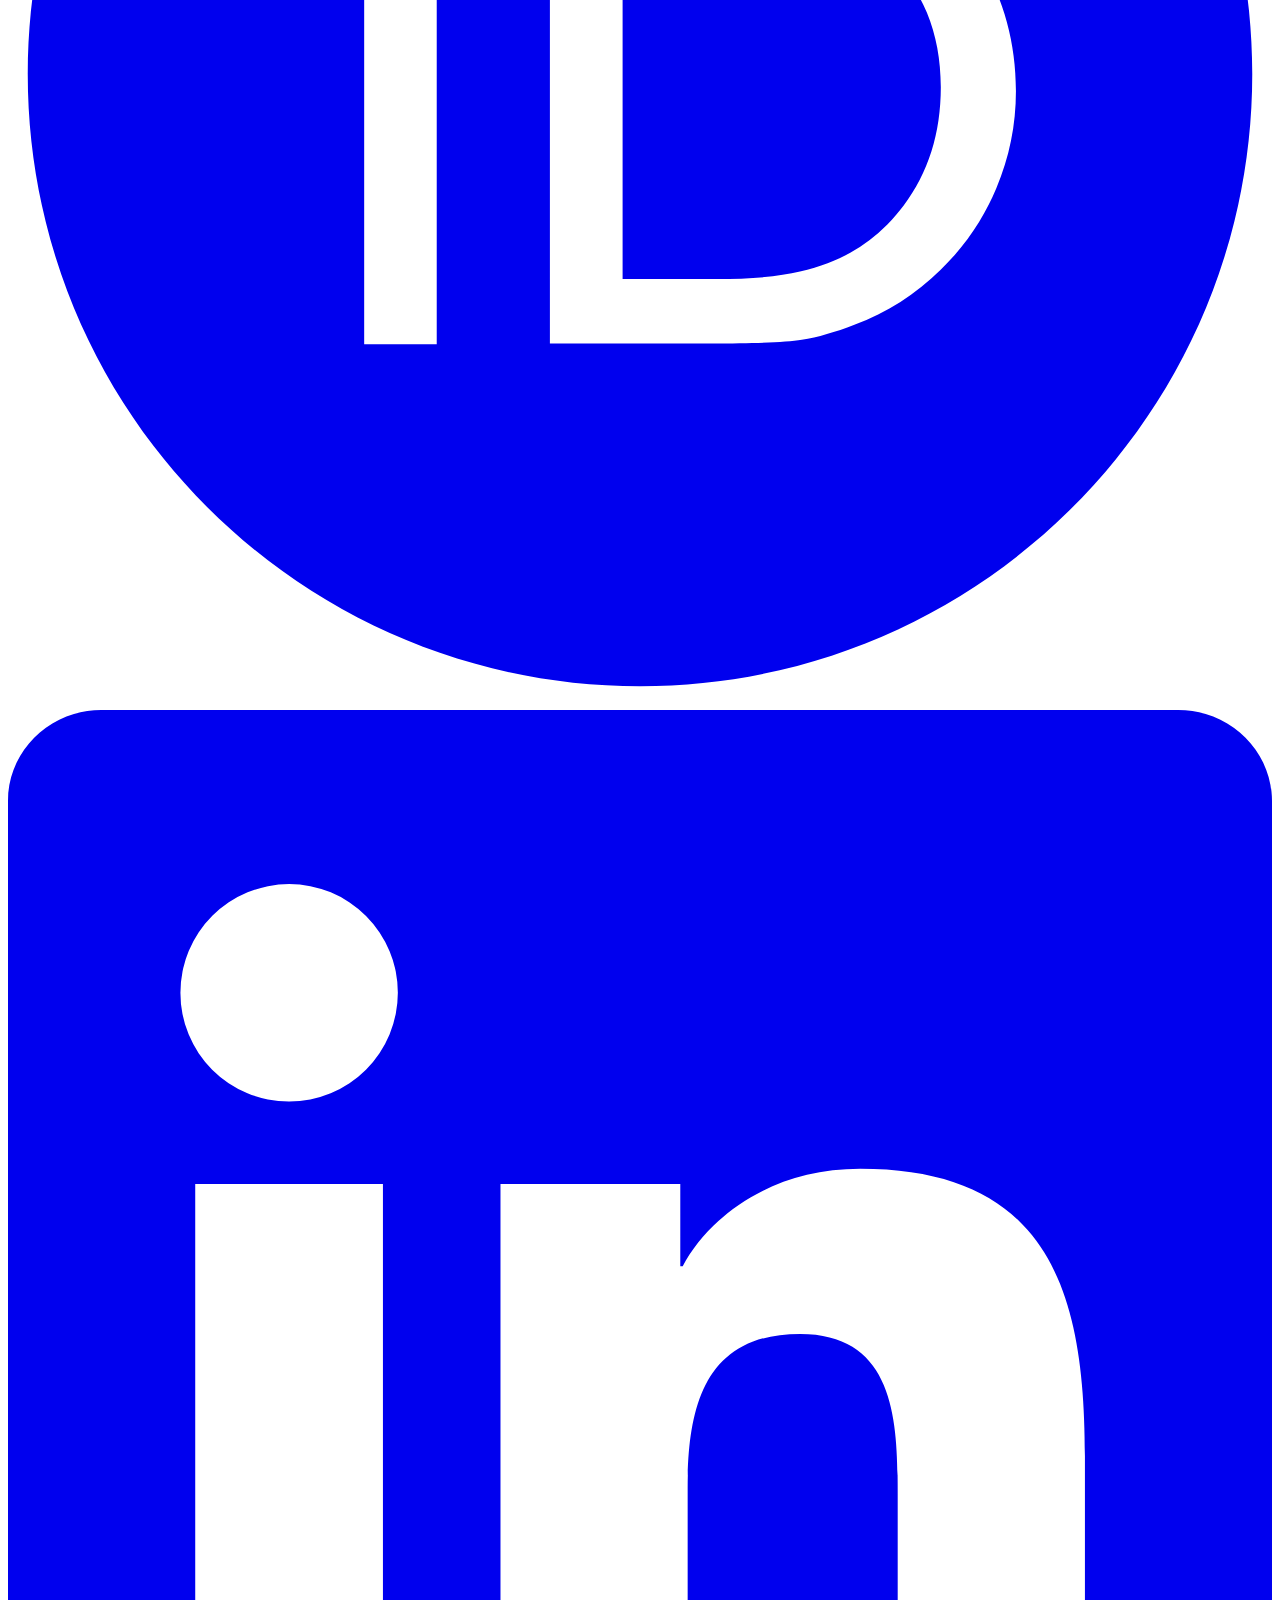
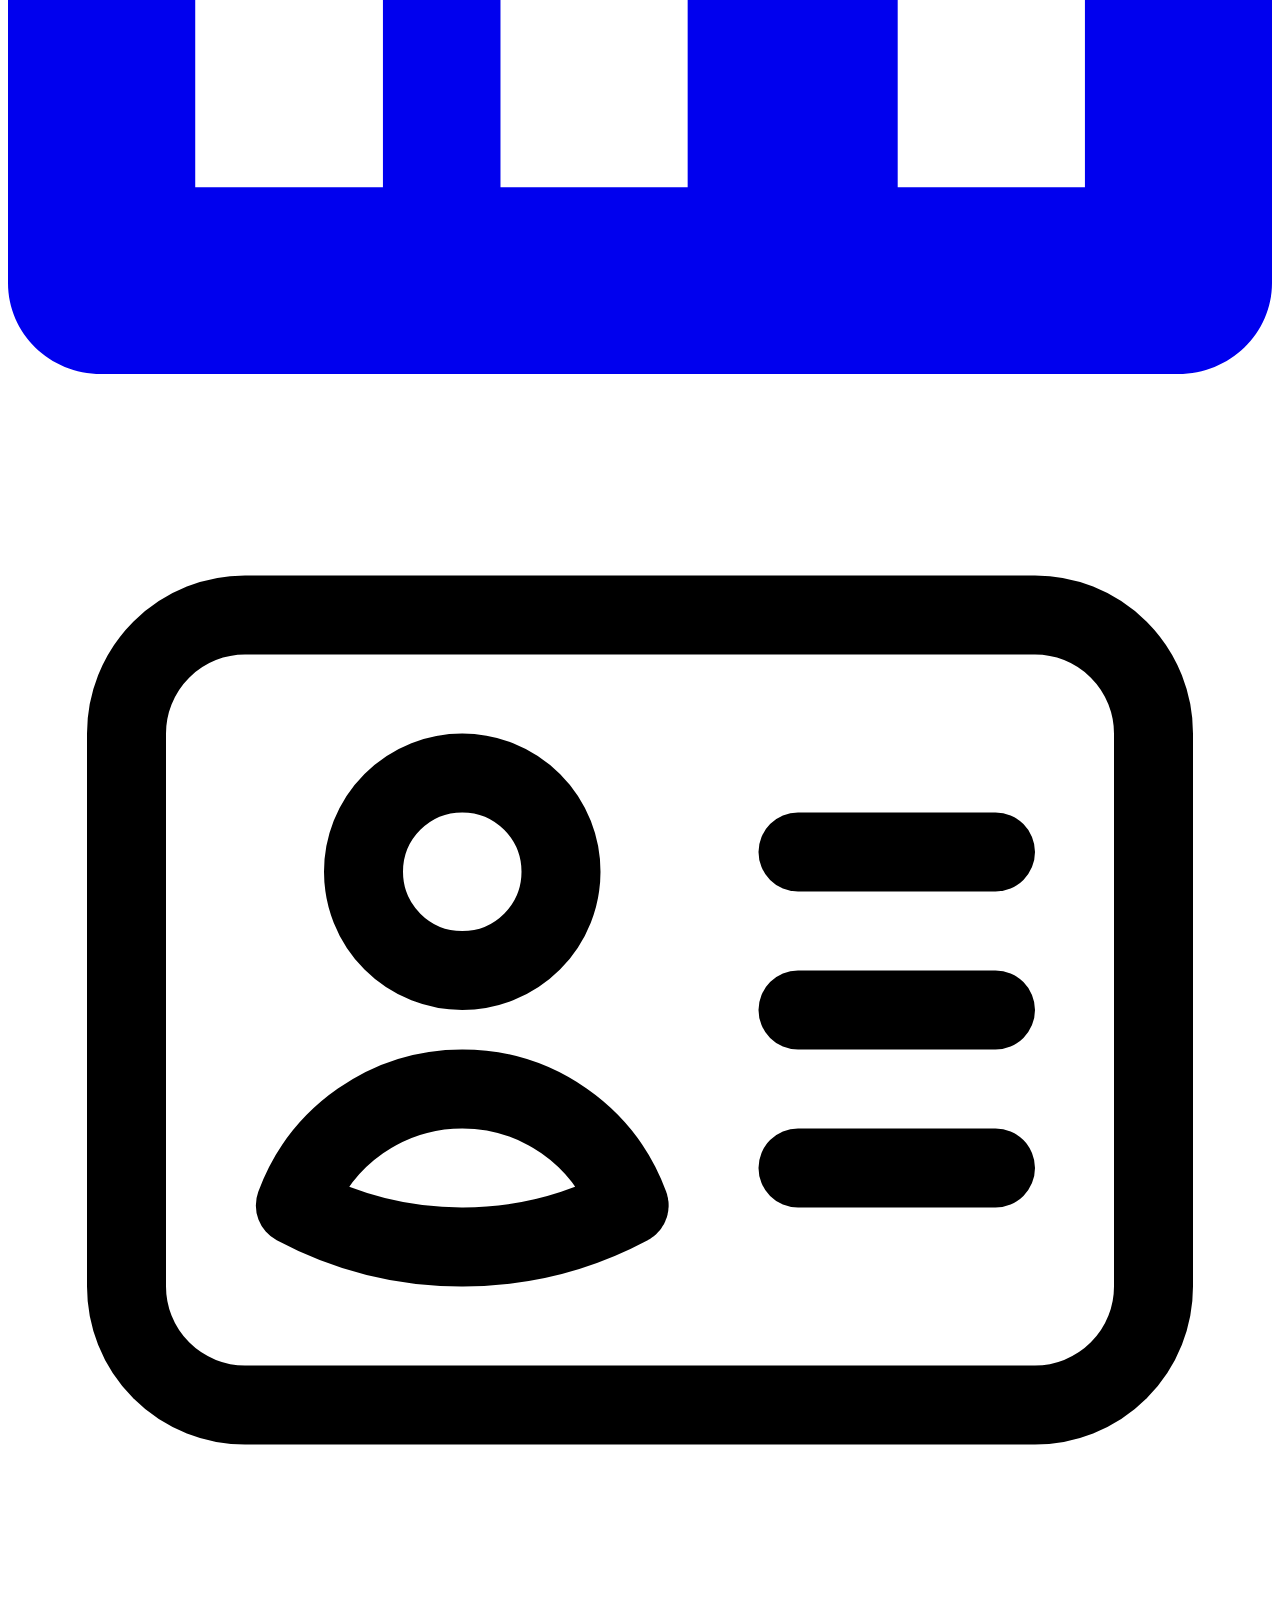
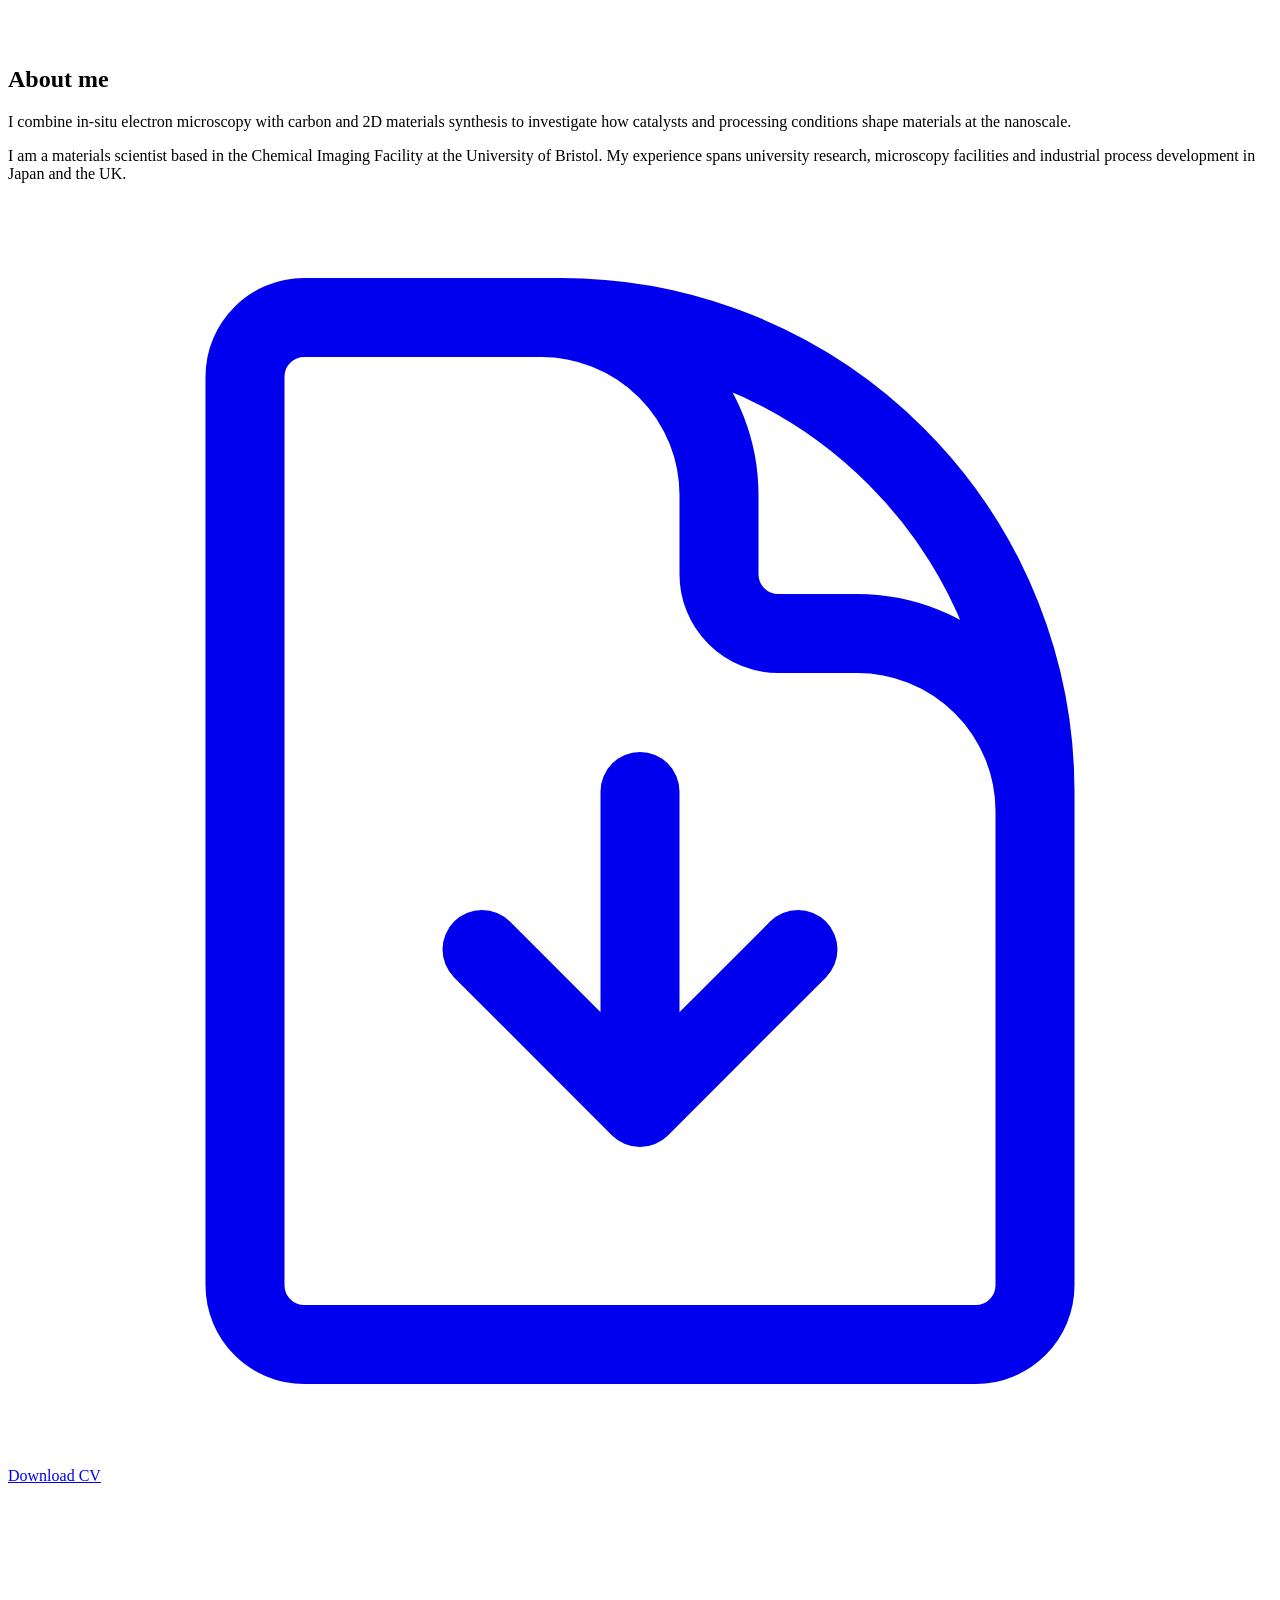
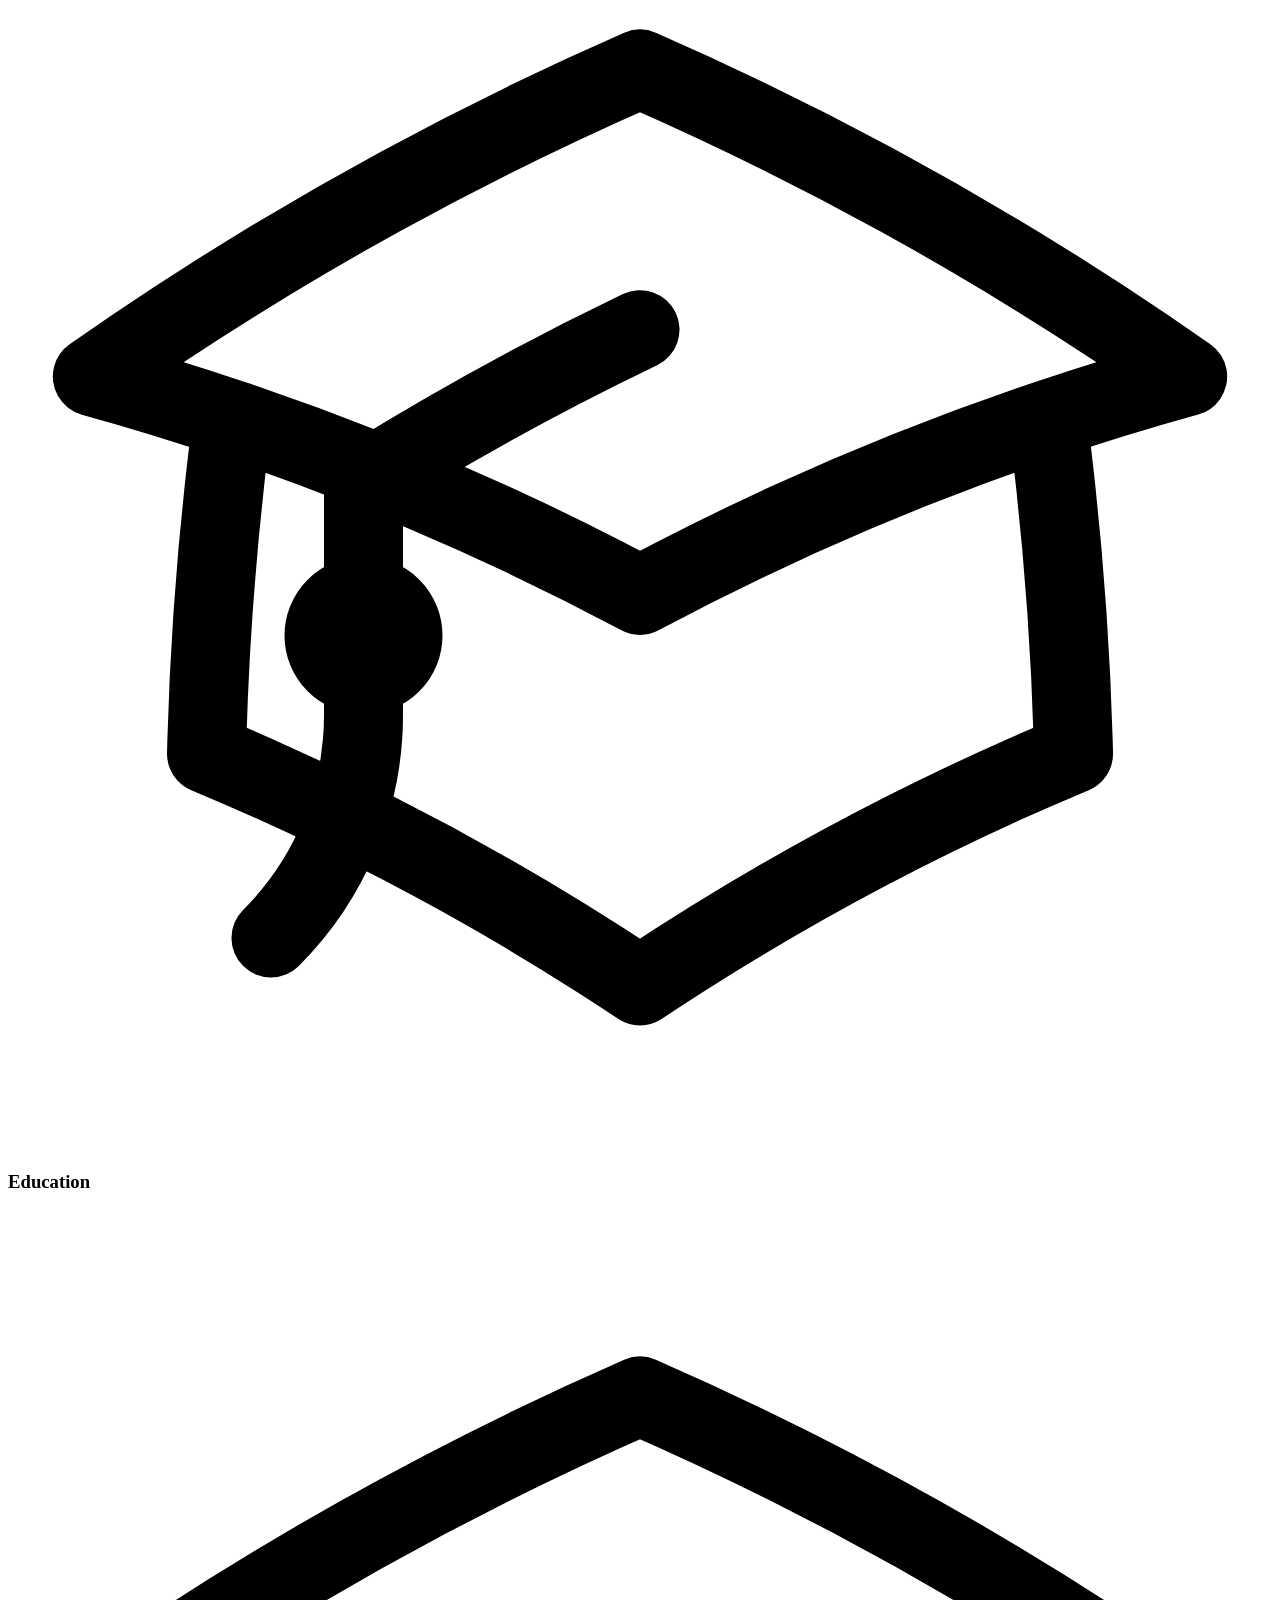
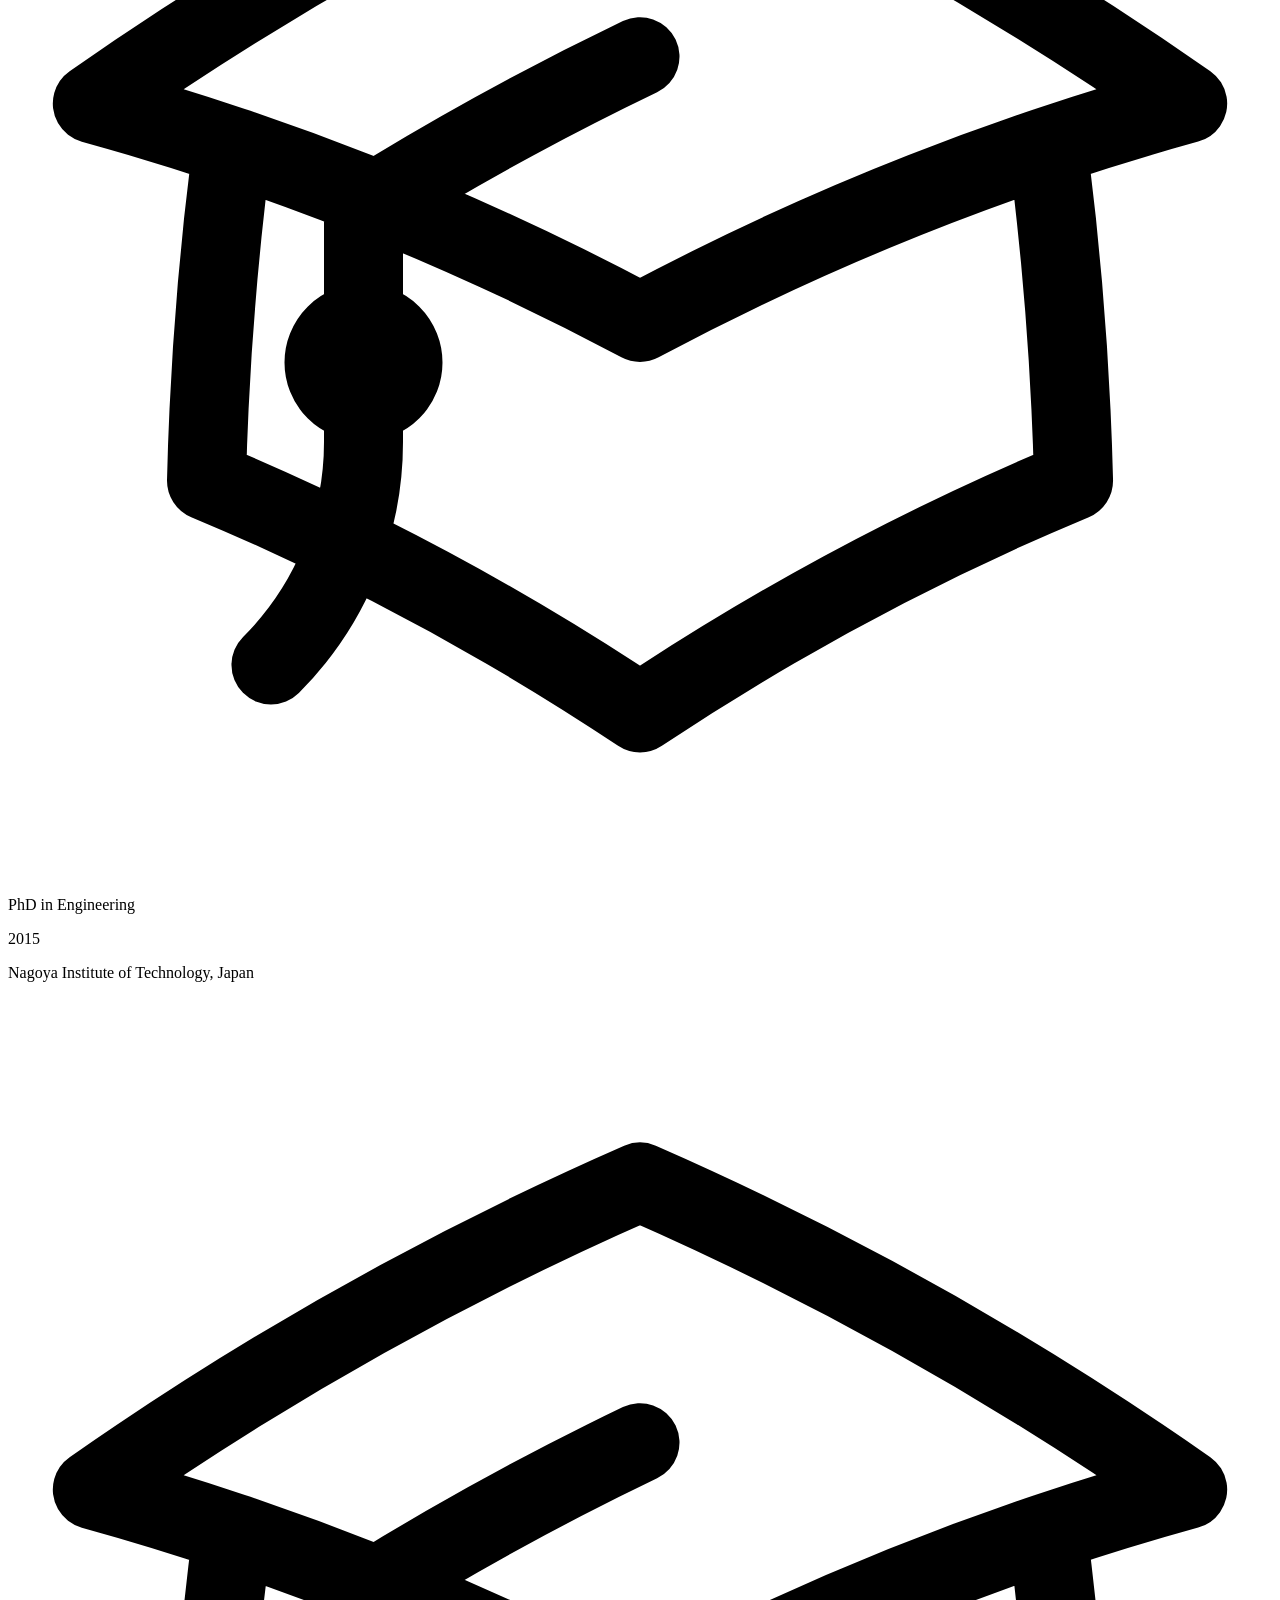
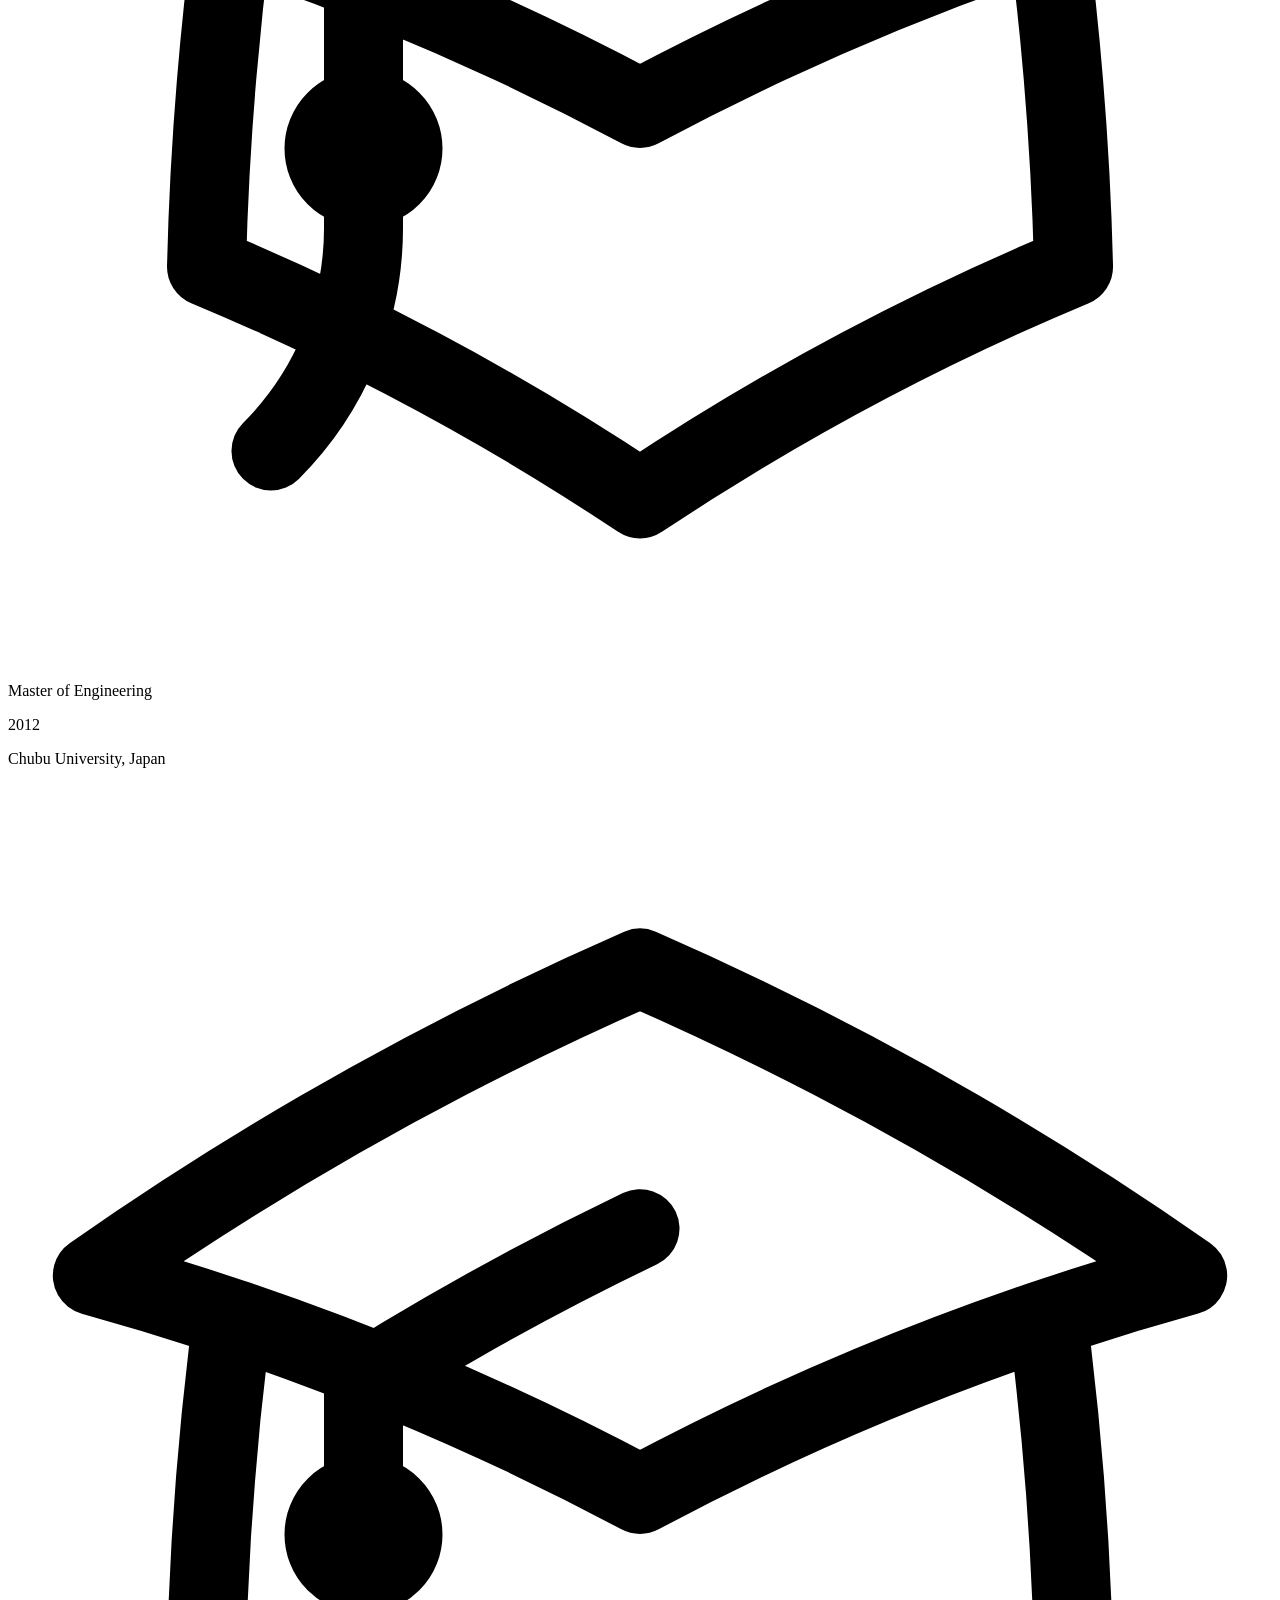
==== commit b470bdf9: "Add files via upload" ====
--- a/index.html
+++ b/index.html
@@ -1,263 +1,94 @@
-
-
-Index · HTML
-<!DOCTYPE html>
-<html lang="en">
-<head>
-    <meta charset="UTF-8">
-    <meta name="viewport" content="width=device-width, initial-scale=1.0">
-    <title>Dr. Subash Sharma | Materials Scientist</title>
-    <style>
-        :root {
-            --primary: #2c3e50;
-            --secondary: #2980b9;
-            --accent: #e67e22;
-            --text: #333;
-            --bg: #f4f6f7;
-        }
-        body { 
-            font-family: -apple-system, BlinkMacSystemFont, "Segoe UI", Roboto, Helvetica, Arial, sans-serif; 
-            line-height: 1.6; 
-            color: var(--text); 
-            background-color: var(--bg); 
-            margin: 0; 
-            padding: 20px; 
-        }
-        .container { 
-            max-width: 900px; 
-            margin: 20px auto; 
-            background: #ffffff; 
-            padding: 50px; 
-            border-radius: 12px; 
-            box-shadow: 0 10px 30px rgba(0,0,0,0.08); 
-        }
-        .header-container {
-            display: flex;
-            align-items: center;
-            gap: 35px;
-            margin-bottom: 40px;
-            padding-bottom: 30px;
-            border-bottom: 2px solid #eee;
-        }
-        .profile-pic {
-            width: 170px;
-            height: 170px;
-            border-radius: 50%;
-            object-fit: cover;
-            border: 4px solid var(--secondary);
-            box-shadow: 0 6px 15px rgba(0,0,0,0.1);
-        }
-        .header-text h1 { 
-            color: var(--primary); 
-            margin: 0 0 5px 0; 
-            font-size: 2.8em; 
-            border-bottom: none;
-        }
-        .header-text .title {
-            font-size: 1.3em;
-            color: var(--secondary);
-            font-weight: bold;
-            margin-bottom: 10px;
-        }
-        .contact { 
-            color: #7f8c8d; 
-            font-size: 1.05em; 
-            display: flex; 
-            flex-wrap: wrap; 
-            align-items: center;
-            gap: 12px; 
-        }
-        .contact a { color: var(--secondary); text-decoration: none; font-weight: bold; }
-        .contact a:hover { text-decoration: underline; }
-        @media (max-width: 600px) {
-            .header-container { flex-direction: column; text-align: center; }
-            .contact { justify-content: center; }
-        }
-        h2 { color: var(--secondary); margin-top: 35px; border-bottom: 1px solid #eee; padding-bottom: 5px; }
-        .job-title { font-weight: bold; font-size: 1.15em; color: var(--primary); }
-        .institution { color: var(--accent); font-weight: bold; }
-        .date { color: #95a5a6; font-size: 0.9em; font-style: italic; }
-        .experience-item, .education-item { margin-bottom: 25px; }
-        ul { margin-top: 10px; padding-left: 20px; }
-        li { margin-bottom: 8px; }
-        .intro-text { font-size: 1.1em; color: var(--primary); }
-        details {
-            background: #f8f9fa; 
-            padding: 15px; 
-            border-radius: 8px; 
-            margin-bottom: 15px; 
-            border: 1px solid #e1e8ed; 
-            cursor: pointer;
-            transition: all 0.2s ease;
-        }
-        details:hover {
-            border-color: var(--secondary);
-        }
-        summary {
-            font-weight: bold; 
-            color: var(--secondary); 
-            font-size: 1.1em;
-            outline: none;
-        }
-        details > div {
-            margin-top: 15px; 
-            color: #444; 
-            line-height: 1.6; 
-            cursor: default;
-            border-top: 1px solid #eee;
-            padding-top: 10px;
-        }
-    </style>
-</head>
-<body>
-    <div class="container">
-        
-        <div style="text-align: right; margin-bottom: 15px;">
-            <a href="index_ne.html" style="display: inline-block; padding: 8px 16px; background: #2980b9; color: white; text-decoration: none; border-radius: 6px; font-size: 0.9em;">&#127475;&#127477; &#2344;&#2375;&#2346;&#2366;&#2354;&#2368;&#2350;&#2366; &#2346;&#2338;&#2381;&#2344;&#2369;&#2361;&#2379;&#2360;&#2381; &#8250;</a>
-        </div>
-        
-        <div class="header-container">
-            <img src="profile.jpg" alt="Dr. Subash Sharma" class="profile-pic">
-            
-            <div class="header-text">
-                <h1>Dr. Subash Sharma</h1>
-                <div class="title">Materials Scientist | Electron Microscopy | 2D Materials Synthesis</div>
-                <div class="contact">
-                    <span>University of Bristol</span>
-                    <span>&bull;</span>
-                    <span>subash.sharma@bristol.ac.uk</span>
-                    <span>&bull;</span>
-                    <a href="https://www.linkedin.com/in/subashsharma1" target="_blank">LinkedIn</a>
-                    <span>&bull;</span>
-                    <a href="https://scholar.google.co.uk/citations?user=H519B1AAAAAJ&hl=en" target="_blank">Google Scholar</a>
-                    <span>&bull;</span>
-                    <a href="https://orcid.org/0000-0002-8783-3587" target="_blank">ORCID</a>
-                </div>
-            </div>
-        </div>
- 
-        <h2>About Me</h2>
-        <p>I am a materials scientist at the University of Bristol. My research centres on electron microscopy and the synthesis of 2D materials, with a particular interest in watching materials form in real time inside the electron microscope. I have spent the last 12 years working across Nepal, Japan, and the UK, studying nanoscale reactions as they happen and developing scalable routes to graphene and related materials.</p>
- 
-        <h2>Core Research Interests</h2>
-        
-        <details>
-            <summary>&#x1F52C; In Situ TEM and Metal-Carbon Dynamics</summary>
-            <div>
-                <p>I specialise in visualising nanoscale reactions as they happen, using in situ heating and electrical biasing inside the TEM. Over 12 years I have systematically studied the interaction of ten different metals with amorphous carbon under applied bias voltage, directly observing real-time graphitisation, electromigration, catalytic nanotube growth, and nano-soldering of carbon nanostructures.</p>
-                <ul>
-                    <li>Ten metal systems studied individually (Fe, Ni, Cu, Mo, Sn, In, Ga, Co, Pd, CuNi alloy), with first-author or corresponding-author publications on each.</li>
-                    <li>Techniques: HRTEM, HAADF-STEM, EELS, EDX, SAED, cryo-TEM, EFTEM, operando heating and biasing holders.</li>
-                    <li>Instruments: JEOL JEM ARM 200F, JEOL 2100, FEI Osiris, FEI Tecnai.</li>
-                </ul>
-            </div>
-        </details>
- 
-        <details>
-            <summary>&#x269B; 2D Materials Synthesis and Waste-to-Graphene CVD</summary>
-            <div>
-                <p>Extensive experience in scalable growth of 2D materials, from wafer-scale CVD at the Cambridge Graphene Centre to pioneering waste-derived graphene conversion.</p>
-                <ul>
-                    <li>Wafer-scale (200 mm) CVD synthesis and transfer of graphene, hBN, MoS<sub>2</sub>, and WS<sub>2</sub> within the EU Graphene Flagship. Commissioned an AIXTRON MOCVD reactor for pilot-scale growth.</li>
-                    <li>Pioneered waste-to-graphene CVD from solid waste plastic (<em>Carbon</em> 2014, 200+ citations), extended to waste chicken fat, camphor, tangerine peel oil, and waste latex.</li>
-                    <li>Demonstrated graphene synthesis at record low temperatures: 150&deg;C (In catalyst) and 180&deg;C (Sn catalyst).</li>
-                    <li>Co-authored rapid microwave plasma CVD enabling graphene growth in under 40 seconds at below 600&deg;C.</li>
-                </ul>
-            </div>
-        </details>
- 
-        <details>
-            <summary>&#x1F4BB; Computational Tools for Microscopy and Synthesis</summary>
-            <div>
-                <p>Alongside experimental work, I develop software tools that support day-to-day microscopy and synthesis planning.</p>
-                <ul>
-                    <li>Automated SAED phase identification software and validated XRD/SAED diffraction simulators.</li>
-                    <li>Literature-mining and cross-referencing tools to help prioritise synthesis targets, with automated thermodynamic due diligence.</li>
-                    <li>Machine Learning Certification, DeepLearning.AI (Credential ID: 9G6WGJ2R9D3N).</li>
-                </ul>
-            </div>
-        </details>
- 
-        <h2>Professional Experience</h2>
-        
-        <div class="experience-item">
-            <div class="job-title">Electron Microscopy Specialist</div>
-            <div><span class="institution">University of Bristol</span> | <span class="date">Jul 2024 - Present</span></div>
-            <ul>
-                <li>Design and conduct independent operando TEM experiments (heating and biasing holders) to observe growth, transformation, and property evolution at the nanoscale across the Faculty of Science.</li>
-                <li>Manage and maintain a suite of JEOL electron microscopes within the Chemical Imaging Facility, supporting research across the School of Chemistry and beyond.</li>
-                <li>Developed automated SAED phase identification software and validated XRD/SAED simulators to support facility users.</li>
-                <li>Design and deliver structured TEM training programmes; assess researcher competence through practical examination.</li>
-            </ul>
-        </div>
- 
-        <div class="experience-item">
-            <div class="job-title">R&amp;D Engineer / Materials Process Engineer</div>
-            <div><span class="institution">Advanced Furnace Technology, Cambridge</span> | <span class="date">Dec 2023 - Jun 2024</span></div>
-            <ul>
-                <li>Led process development for large-scale tantalum carbide (TaC) growth for high-temperature applications.</li>
-                <li>Contributed to furnace design and specification for industrial scale-up: repeatability, throughput, safety, and practical manufacturability.</li>
-            </ul>
-        </div>
- 
-        <div class="experience-item">
-            <div class="job-title">Postdoctoral Research Associate</div>
-            <div><span class="institution">University of Cambridge (Cambridge Graphene Centre)</span> | <span class="date">Dec 2019 - Nov 2023</span></div>
-            <ul>
-                <li>Led EU Graphene Flagship work packages, coordinating experimental activities across 14+ researchers at multiple European institutions, managing milestone delivery and EU reporting.</li>
-                <li>Developed 200 mm wafer-scale CVD synthesis and transfer of graphene, hBN, and TMDCs. Commissioned AIXTRON MOCVD reactor for pilot-scale 2D material growth.</li>
-                <li>Supervised PhD students through experimental design, data analysis, and publication preparation.</li>
-                <li>Contributed to TEM studies of graphene-based battery materials and terahertz photodetector heterostructures.</li>
-            </ul>
-        </div>
- 
-        <div class="experience-item">
-            <div class="job-title">Postdoctoral Researcher / Nanotechnology Platform Engineer</div>
-            <div><span class="institution">Nagoya Institute of Technology</span> | <span class="date">Apr 2015 - Nov 2019</span></div>
-            <ul>
-                <li>In situ TEM studies of ten metal-carbon systems (Fe, Ni, Cu, Mo, Sn, In, Ga, Co, Pd, CuNi) under applied bias voltage: directly observed graphitisation, electromigration, catalytic nanotube growth, and nano-soldering. Published on each system individually.</li>
-                <li>Demonstrated graphene synthesis at record low temperatures: 150&deg;C (In catalyst), 180&deg;C (Sn catalyst).</li>
-                <li>Extended waste-to-graphene CVD to waste chicken fat, camphor, tangerine peel oil, and waste latex.</li>
-                <li>Co-authored rapid microwave plasma CVD: graphene growth in under 40 seconds at below 600&deg;C.</li>
-                <li>Mentored undergraduate and graduate students; several published first-author papers under my guidance.</li>
-                <li>Awarded Certified Senior Engineer, Nanotechnology Platform Japan (MEXT, 2019).</li>
-            </ul>
-        </div>
- 
-        <h2>Education and Certifications</h2>
-        <div class="education-item">
-            <div class="job-title">PhD in Engineering</div>
-            <div><span class="institution">Nagoya Institute of Technology</span> | <span class="date">2012 - 2015</span></div>
-            <ul>
-                <li>Thesis: Synthesis of graphene and hexagonal boron nitride using solid precursors by chemical vapour deposition. Advisor: Prof. Masaki Tanemura.</li>
-            </ul>
-        </div>
-        <div class="education-item">
-            <div class="job-title">Master of Engineering</div>
-            <div><span class="institution">Chubu University</span> | <span class="date">2012</span></div>
-            <ul>
-                <li>Focused on plasma physics, production of TiN/TiO<sub>2</sub> films, and their properties.</li>
-            </ul>
-        </div>
-        <div class="education-item">
-            <div class="job-title">BSc in Physics</div>
-            <div><span class="institution">Tribhuvan University</span> | <span class="date">2008</span></div>
-        </div>
-        <div class="education-item">
-            <div class="job-title">Machine Learning Certification</div>
-            <div><span class="institution">DeepLearning.AI</span> | <span class="date">Credential ID: 9G6WGJ2R9D3N</span></div>
-        </div>
- 
-        <h2>Research Impact</h2>
-        <ul>
-            <li><strong>Publications:</strong> 50+ peer-reviewed outputs, h-index 19, i10-index 28, over 1,000 citations.</li>
-            <li><strong>Pioneering work:</strong> First demonstration of waste plastic to graphene via CVD (<em>Carbon</em> 2014, 200+ citations). Record low-temperature graphene synthesis (150&deg;C).</li>
-            <li><strong>Advanced Microscopy:</strong> Expert in (S)TEM, EELS, EDX, SAED, cryo-TEM, EFTEM, and operando heating/biasing experiments.</li>
-            <li><strong>Instrumentation:</strong> JEOL JEM ARM 200F, JEOL 2100, FEI Osiris, FEI Tecnai, AIXTRON MOCVD, CVD systems.</li>
-            <li><strong>Software tools:</strong> Automated SAED phase identification and validated diffraction simulators in routine use.</li>
-            <li><strong>Peer review:</strong> Active reviewer for Nano Letters, Nanoscale, Carbon, ACS Applied Materials and Interfaces. Multiple Outstanding Reviewer awards.</li>
-        </ul>
-    </div>
-</body>
-</html>
- 
+<!doctype html><html lang=en-GB dir=ltr data-wc-theme-default=light data-hbb-relurl=/><head><meta charset=utf-8><meta name=viewport content="width=device-width,initial-scale=1"><meta http-equiv=X-UA-Compatible content="IE=edge"><meta name=generator content="Hugo Blox Kit 0.12.0"><meta name=author content="Dr. Subash Sharma"><meta name=description content="Dr Subash Sharma, materials scientist and Electron Microscopy Specialist at the University of Bristol. In-situ TEM, waste-derived carbon, 2D materials and computational analysis."><link rel=alternate hreflang=ne href=https://subashsharma.com/ne/><link rel=alternate hreflang=en-GB href=https://subashsharma.com/><style>:root{--hb-primary-500-rgb:29 78 216;--color-primary-500:rgb(var(--hb-primary-500-rgb));--hb-primary-50-rgb:243 246 253;--color-primary-50:rgb(var(--hb-primary-50-rgb));--hb-primary-100-rgb:232 237 251;--color-primary-100:rgb(var(--hb-primary-100-rgb));--hb-primary-200-rgb:209 219 247;--color-primary-200:rgb(var(--hb-primary-200-rgb));--hb-primary-300-rgb:187 201 243;--color-primary-300:rgb(var(--hb-primary-300-rgb));--hb-primary-400-rgb:164 184 239;--color-primary-400:rgb(var(--hb-primary-400-rgb));--hb-primary-600-rgb:26 70 194;--color-primary-600:rgb(var(--hb-primary-600-rgb));--hb-primary-700-rgb:23 62 172;--color-primary-700:rgb(var(--hb-primary-700-rgb));--hb-primary-800-rgb:18 50 140;--color-primary-800:rgb(var(--hb-primary-800-rgb));--hb-primary-900-rgb:14 39 108;--color-primary-900:rgb(var(--hb-primary-900-rgb));--hb-primary-950-rgb:8 23 64;--color-primary-950:rgb(var(--hb-primary-950-rgb));--hb-secondary-500-rgb:15 118 110;--color-secondary-500:rgb(var(--hb-secondary-500-rgb));--hb-secondary-50-rgb:243 248 247;--color-secondary-50:rgb(var(--hb-secondary-50-rgb));--hb-secondary-100-rgb:231 241 240;--color-secondary-100:rgb(var(--hb-secondary-100-rgb));--hb-secondary-200-rgb:207 227 226;--color-secondary-200:rgb(var(--hb-secondary-200-rgb));--hb-secondary-300-rgb:183 213 211;--color-secondary-300:rgb(var(--hb-secondary-300-rgb));--hb-secondary-400-rgb:159 200 197;--color-secondary-400:rgb(var(--hb-secondary-400-rgb));--hb-secondary-600-rgb:13 106 99;--color-secondary-600:rgb(var(--hb-secondary-600-rgb));--hb-secondary-700-rgb:12 94 88;--color-secondary-700:rgb(var(--hb-secondary-700-rgb));--hb-secondary-800-rgb:9 76 71;--color-secondary-800:rgb(var(--hb-secondary-800-rgb));--hb-secondary-900-rgb:7 59 55;--color-secondary-900:rgb(var(--hb-secondary-900-rgb));--hb-secondary-950-rgb:4 35 33;--color-secondary-950:rgb(var(--hb-secondary-950-rgb));--hb-color-background:#ffffff;--hb-color-foreground:#111827;--hb-color-header-bg:#f1f5f9;--hb-color-header-fg:#0f172a;--hb-color-footer-bg:#f3f4f6;--hb-color-footer-fg:#0f172a}.dark{--hb-primary-500-rgb:29 78 216;--color-primary-500:rgb(var(--hb-primary-500-rgb));--hb-primary-50-rgb:243 246 253;--color-primary-50:rgb(var(--hb-primary-50-rgb));--hb-primary-100-rgb:232 237 251;--color-primary-100:rgb(var(--hb-primary-100-rgb));--hb-primary-200-rgb:209 219 247;--color-primary-200:rgb(var(--hb-primary-200-rgb));--hb-primary-300-rgb:187 201 243;--color-primary-300:rgb(var(--hb-primary-300-rgb));--hb-primary-400-rgb:164 184 239;--color-primary-400:rgb(var(--hb-primary-400-rgb));--hb-primary-600-rgb:26 70 194;--color-primary-600:rgb(var(--hb-primary-600-rgb));--hb-primary-700-rgb:23 62 172;--color-primary-700:rgb(var(--hb-primary-700-rgb));--hb-primary-800-rgb:18 50 140;--color-primary-800:rgb(var(--hb-primary-800-rgb));--hb-primary-900-rgb:14 39 108;--color-primary-900:rgb(var(--hb-primary-900-rgb));--hb-primary-950-rgb:8 23 64;--color-primary-950:rgb(var(--hb-primary-950-rgb));--hb-secondary-500-rgb:15 118 110;--color-secondary-500:rgb(var(--hb-secondary-500-rgb));--hb-secondary-50-rgb:243 248 247;--color-secondary-50:rgb(var(--hb-secondary-50-rgb));--hb-secondary-100-rgb:231 241 240;--color-secondary-100:rgb(var(--hb-secondary-100-rgb));--hb-secondary-200-rgb:207 227 226;--color-secondary-200:rgb(var(--hb-secondary-200-rgb));--hb-secondary-300-rgb:183 213 211;--color-secondary-300:rgb(var(--hb-secondary-300-rgb));--hb-secondary-400-rgb:159 200 197;--color-secondary-400:rgb(var(--hb-secondary-400-rgb));--hb-secondary-600-rgb:13 106 99;--color-secondary-600:rgb(var(--hb-secondary-600-rgb));--hb-secondary-700-rgb:12 94 88;--color-secondary-700:rgb(var(--hb-secondary-700-rgb));--hb-secondary-800-rgb:9 76 71;--color-secondary-800:rgb(var(--hb-secondary-800-rgb));--hb-secondary-900-rgb:7 59 55;--color-secondary-900:rgb(var(--hb-secondary-900-rgb));--hb-secondary-950-rgb:4 35 33;--color-secondary-950:rgb(var(--hb-secondary-950-rgb));--hb-color-background:#0f172a;--hb-color-foreground:#f8fafc;--hb-color-header-bg:#0f172a;--hb-color-header-fg:#f8fafc;--hb-color-footer-bg:#111827;--hb-color-footer-fg:#e5e7eb}</style>
+    
+
+  
+  
+  
+
+  
+  
+
+  
+  
+    
+  
+  
+    
+  
+    
+  
+    
+  
+    
+  
+
+  
+  
+
+  
+  
+  
+    
+      
+        <link rel="stylesheet" href="/css/_entry.ba9dc0823df9d051d4bb344187d4e32338f76f59e8221a19f43b558cb0755326.css" integrity="sha256-up3Agj350FHUuzRBh9TjIzj3b1noIhoZ9DtVjLB1UyY=" crossorigin="anonymous">
+      
+    
+  
+
+
+  
+<script src=/js/hb-head.min.e9ff67ddf77122b225756bf5a926e24420bea2586199fddcb3b1813a009f4ee5.js integrity="sha256-6f9n3fdxIrIldWv1qSbiRCC+olhhmf3cs7GBOgCfTuU=" crossorigin=anonymous></script><link rel=alternate href=/index.xml type=application/rss+xml title="Dr. Subash Sharma"><link rel=icon type=image/png href=/media/icon_hu_2c16f2e174180e95.png><link rel=apple-touch-icon type=image/png href=/media/icon_hu_4e53571cce336664.png><link rel=canonical href=https://subashsharma.com/><meta property="twitter:card" content="summary"><meta property="og:site_name" content="Dr. Subash Sharma"><meta property="og:url" content="https://subashsharma.com/"><meta property="og:title" content="Dr. Subash Sharma"><meta property="og:description" content="Dr Subash Sharma, materials scientist and Electron Microscopy Specialist at the University of Bristol. In-situ TEM, waste-derived carbon, 2D materials and computational analysis."><meta property="og:image" content="https://subashsharma.com/media/icon_hu_bba8505dba299e63.png"><meta property="twitter:image" content="https://subashsharma.com/media/icon_hu_bba8505dba299e63.png"><meta property="og:locale" content="en-GB"><meta property="og:updated_time" content="2026-09-01T00:00:00+00:00"><script type=application/ld+json>{"@context":"https://schema.org","@type":"WebSite","potentialAction":{"@type":"SearchAction","target":"https://subashsharma.com/?q={search_term_string}","query-input":"required name=search_term_string"},"url":"https://subashsharma.com/"}</script><title>Dr. Subash Sharma</title><link rel=preconnect href=https://fonts.googleapis.com><link rel=preconnect href=https://fonts.gstatic.com crossorigin><link href="https://fonts.googleapis.com/css2?family=Lora:wght@100..900&amp;family=Source+Serif+4:wght@100..900&amp;family=Source+Code+Pro:wght@400&amp;display=swap" rel=stylesheet><style>:root{--hb-font-heading:'Lora', ui-serif, Georgia, Cambria, 'Times New Roman', Times, serif;--hb-font-body:'Source Serif 4', ui-serif, Georgia, Cambria, 'Times New Roman', Times, serif;--hb-font-code:'Source Code Pro', ui-monospace, SFMono-Regular, Menlo, Monaco, Consolas, 'Liberation Mono', 'Courier New', monospace;--hb-font-nav:'Lora', ui-serif, Georgia, Cambria, 'Times New Roman', Times, serif;--hb-font-weight-heading:500;--hb-font-weight-body:400;--hb-font-weight-body-bold:600;--hb-font-leading-heading:1.2;--hb-font-leading-body:1.7;--hb-font-leading-code:1.5;--hb-font-tracking-heading:0;--hb-font-tracking-body:0;--hb-font-tracking-caps:0.05em;--hb-font-size-base:1rem;--hb-font-size-sm:0.875rem;--hb-font-size-lg:1.125rem;--hb-font-family-sans:'Source Serif 4', ui-serif, Georgia, Cambria, 'Times New Roman', Times, serif}</style><style>:root{--hb-radius:0.5rem;--hb-spacing-base:1.25rem;--hb-spacing-section:6rem}</style><script defer src=/js/hugo-blox-en.min.50bf5376bbbd2aea9b2e03e195eeee2f0afad8e84589a94b0ee493111b4be271.js integrity="sha256-UL9Tdru9KuqbLgPhle7uLwr62OhFialLDuSTERtL4nE="></script><script>console.log("✓ Alpine.js loading on demand")</script><script src=/dist/lib/alpinejs/cdn.min.e041f1b639d1e6b2fc2736d8d7638a409afcd444a6ec90446f8f4e44fa36f406.js integrity="sha256-4EHxtjnR5rL8JzbY12OKQJr81ESm7JBEb49ORPo29AY=" defer></script><script defer src=/js/hb-search.min.135366008264b9d452ff89aad28374bc7e4b40d2c047098318511786419873b0.js integrity="sha256-E1NmAIJkudRS/4mq0oN0vH5LQNLARwmDGFEXhkGYc7A="></script></head><body class="bg-[var(--hb-color-background)] text-[var(--hb-color-foreground)] page-wrapper" id=top><div id=page-bg></div><div class="page-header sticky top-0 z-30"><header id=site-header class=header><nav class="navbar px-3 flex justify-start"><div class="order-0 h-full"><a class=navbar-brand href=/ title="Dr. Subash Sharma">Dr. Subash Sharma</a></div><input id=nav-toggle type=checkbox class=hidden>
+<label for=nav-toggle class="order-3 cursor-pointer flex items-center lg:hidden text-[var(--hb-color-header-fg)] lg:order-1"><svg id="show-button" class="h-6 fill-current block" viewBox="0 0 20 20"><title>Open Menu</title><path d="M0 3h20v2H0V3zm0 6h20v2H0V9zm0 6h20v2H0V0z"/></svg>
+<svg id="hide-button" class="h-6 fill-current hidden" viewBox="0 0 20 20"><title>Close Menu</title><polygon points="11 9 22 9 22 11 11 11 11 22 9 22 9 11 -2 11 -2 9 9 9 9 -2 11 -2" transform="rotate(45 10 10)"/></svg></label><ul id=nav-menu class="navbar-nav order-3 hidden lg:flex w-full pb-6 lg:order-1 lg:w-auto lg:space-x-2 lg:pb-0 xl:space-x-8 justify-start"><li class=nav-item><a class=nav-link href=/#about>About</a></li><li class=nav-item><a class=nav-link href=/#research>Research</a></li><li class=nav-item><a class=nav-link href=/publications/>Publications</a></li><li class=nav-item><a class=nav-link href=/tools/>Tools</a></li><li class=nav-item><a class=nav-link href=/experience/>Experience</a></li><li class=nav-item><a class=nav-link href=/#contact>Contact</a></li></ul><div class="order-1 ml-auto flex items-center md:order-2 lg:ml-0"><button aria-label="toggle search" class="inline-block px-3 text-xl text-[var(--hb-color-header-fg)] hover:text-primary-500 cursor-pointer" data-search-toggle>
+<svg height="16" width="16" viewBox="0 0 512 512" fill="currentColor"><path d="M416 208c0 45.9-14.9 88.3-40 122.7L502.6 457.4c12.5 12.5 12.5 32.8.0 45.3s-32.8 12.5-45.3.0L330.7 376c-34.4 25.2-76.8 40-122.7 40C93.1 416 0 322.9.0 208S93.1.0 208 0 416 93.1 416 208zM208 352a144 144 0 100-288 144 144 0 100 288z"/></svg></button><div class="px-3 text-[var(--hb-color-header-fg)] hover:text-primary-500
+[&.active]:font-bold [&.active]:text-primary-500"><button class="theme-toggle mt-1" accesskey=t title=appearance>
+<svg id="moon" width="24" height="18" viewBox="0 0 24 24" fill="none" stroke="currentColor" stroke-width="2" stroke-linecap="round" stroke-linejoin="round" class="block dark:hidden"><path d="M21 12.79A9 9 0 1111.21 3 7 7 0 0021 12.79z"/></svg>
+<svg id="sun" width="24" height="18" viewBox="0 0 24 24" fill="none" stroke="currentColor" stroke-width="2" stroke-linecap="round" stroke-linejoin="round" class="hidden dark:block"><circle cx="12" cy="12" r="5"/><line x1="12" y1="1" x2="12" y2="3"/><line x1="12" y1="21" x2="12" y2="23"/><line x1="4.22" y1="4.22" x2="5.64" y2="5.64"/><line x1="18.36" y1="18.36" x2="19.78" y2="19.78"/><line x1="1" y1="12" x2="3" y2="12"/><line x1="21" y1="12" x2="23" y2="12"/><line x1="4.22" y1="19.78" x2="5.64" y2="18.36"/><line x1="18.36" y1="5.64" x2="19.78" y2="4.22"/></svg></button></div><div class="pl-1 mr-5 text-[var(--hb-color-header-fg)] hover:text-primary-500
+[&.active]:font-bold [&.active]:text-primary-500"><div class="flex justify-items-start"><button title=Languages data-state=closed data-hb-language-chooser class="grow h-7 rounded-md px-2 text-left text-xs font-medium text-gray-600 transition-colors dark:text-gray-400 hover:bg-gray-100 hover:text-gray-900 dark:hover:bg-primary-100/5 dark:hover:text-gray-50" type=button aria-label=Languages><div class="flex items-center gap-2 capitalize"><svg height="18" viewBox="0 0 24 24"><path fill="none" stroke="currentColor" stroke-linecap="round" stroke-linejoin="round" stroke-width="1.5" d="M12 21a9.004 9.004.0 008.716-6.747M12 21a9.004 9.004.0 01-8.716-6.747M12 21c2.485.0 4.5-4.03 4.5-9S14.485 3 12 3m0 18c-2.485.0-4.5-4.03-4.5-9S9.515 3 12 3m0 0a9 9 0 017.843 4.582M12 3A9 9 0 004.157 7.582m15.686.0A11.95 11.95.0 0112 10.5c-2.998.0-5.74-1.1-7.843-2.918m15.686.0A8.96 8.96.0 0121 12c0 .778-.099 1.533-.284 2.253m0 0A17.9 17.9.0 0112 16.5a17.9 17.9.0 01-8.716-2.247m0 0A9 9 0 013 12c0-1.605.42-3.113 1.157-4.418"/></svg><span>English</span></div></button><ul class="fixed m-0 min-w-[100px] hidden z-20 max-h-64 overflow-auto rounded-md ring-1 ring-black/5 bg-white py-1 text-sm shadow-lg dark:ring-white/20 dark:bg-neutral-800" style="inset:auto auto 0 0"><li class="flex flex-col"><a href=https://subashsharma.com/ne/ class="relative cursor-pointer text-gray-800 dark:text-gray-100 hover:bg-primary-50 hover:text-primary-600 hover:dark:bg-primary-500/10 hover:dark:text-primary-200 whitespace-nowrap py-1.5 transition-colors ltr:pl-3 ltr:pr-9 rtl:pr-3 rtl:pl-9">नेपाली</a></li></ul></div></div></div></nav></header><div x-data=searchModal() x-show=$store.search.open @keydown.escape.window="$store.search.open = false" @keydown.cmd.k.window.prevent="$store.search.open = !$store.search.open" @keydown.ctrl.k.window.prevent="$store.search.open = !$store.search.open" x-cloak class="fixed inset-0 z-[100] bg-black/50 backdrop-blur-sm" style=display:none><div class="absolute inset-0" @click="$store.search.open = false"></div><div class="relative mx-auto mt-[10vh] max-w-3xl" x-show=$store.search.open x-transition:enter="transition ease-out duration-200" x-transition:enter-start="opacity-0 translate-y-4 scale-95" x-transition:enter-end="opacity-100 translate-y-0 scale-100" x-transition:leave="transition ease-in duration-150" x-transition:leave-start="opacity-100 translate-y-0 scale-100" x-transition:leave-end="opacity-0 translate-y-4 scale-95"><div class="mx-4 overflow-hidden rounded-2xl bg-white dark:bg-gray-900 shadow-2xl ring-1 ring-gray-900/10 dark:ring-white/10"><div class="border-b border-gray-200 dark:border-gray-800"><div class="flex items-center gap-3 px-4 py-3"><svg class="h-5 w-5 flex-shrink-0 text-gray-400" fill="none" stroke="currentColor" viewBox="0 0 24 24"><path stroke-linecap="round" stroke-linejoin="round" stroke-width="2" d="M21 21l-6-6m2-5A7 7 0 113 10a7 7 0 0114 0z"/></svg>
+<input x-ref=searchInput x-model=query @input="loading = query.trim() !== ''" @input.debounce.300ms=search() type=text placeholder="Search for answers..." class="flex-1 bg-transparent text-lg outline-none text-gray-900 dark:text-gray-100 placeholder-gray-400" autocomplete=off autofocus><div x-show=loading class=flex-shrink-0><svg class="animate-spin h-5 w-5 text-primary-600" fill="none" viewBox="0 0 24 24"><circle class="opacity-25" cx="12" cy="12" r="10" stroke="currentColor" stroke-width="4"/><path class="opacity-75" fill="currentColor" d="M4 12a8 8 0 018-8V0C5.373.0.0 5.373.0 12h4zm2 5.291A7.962 7.962.0 014 12H0c0 3.042 1.135 5.824 3 7.938l3-2.647z"/></svg></div><kbd class="hidden sm:block flex-shrink-0 rounded bg-gray-100 px-2 py-1 text-xs font-semibold text-gray-600 dark:bg-gray-800 dark:text-gray-400">ESC</kbd>
+<button @click="$store.search.open = false" class="flex-shrink-0 rounded-lg p-1 text-gray-400 hover:bg-gray-100 hover:text-gray-600 dark:hover:bg-gray-800 dark:hover:text-gray-300 cursor-pointer">
+<svg class="h-5 w-5" fill="none" stroke="currentColor" viewBox="0 0 24 24"><path stroke-linecap="round" stroke-linejoin="round" stroke-width="2" d="M6 18 18 6M6 6l12 12"/></svg></button></div><div x-show="query && availableFilters.length > 0" x-transition class="border-t border-gray-100 dark:border-gray-800 px-4 py-2"><div class="flex flex-wrap gap-2"><button @click="activeFilter = null; search()" :class="activeFilter === null ? 'bg-primary-100 text-primary-700 dark:bg-primary-900 dark:text-primary-300' : 'bg-gray-100 text-gray-600 hover:bg-gray-200 dark:bg-gray-800 dark:text-gray-400'" class="rounded-full px-3 py-1 text-xs font-medium transition-colors cursor-pointer">
+All Results
+</button>
+<template x-for="filter in availableFilters" :key=filter.filterKey><button @click="activeFilter = filter.filterKey; search()" :class="activeFilter === filter.filterKey ? 'bg-primary-100 text-primary-700 dark:bg-primary-900 dark:text-primary-300' : 'bg-gray-100 text-gray-600 hover:bg-gray-200 dark:bg-gray-800 dark:text-gray-400'" class="rounded-full px-3 py-1 text-xs font-medium transition-colors cursor-pointer" x-text="filter.label + ' (' + filter.count + ')'"></button></template></div></div></div><div class="max-h-[60vh] overflow-y-auto"><div x-show="!query && results.length === 0" class=p-6></div><div x-show="query && results.length > 0" class="divide-y divide-gray-200 dark:divide-gray-800"><template x-for="(result, index) in results" :key=result.id><a :href=result.url @mouseenter="selectedIndex = index" @click="$store.search.open = false" :class="selectedIndex === index ? 'bg-primary-50 dark:bg-primary-900/20 border-l-2 border-primary-600' : ''" class="block px-6 py-4 hover:bg-gray-50 dark:hover:bg-gray-800 transition-colors group search-result"><div class="flex items-center gap-2 mb-2 flex-wrap"><span x-show="result.filters && result.filters.type" :class="{
+                    'bg-primary-100 text-primary-700 dark:bg-primary-900 dark:text-primary-300': result.filters.type && result.filters.type[0] === 'questions',
+                    'bg-green-100 text-green-700 dark:bg-green-900 dark:text-green-300': result.filters.type && result.filters.type[0] === 'faq',
+                    'bg-blue-100 text-blue-700 dark:bg-blue-900 dark:text-blue-300': result.filters.type && result.filters.type[0] === 'docs'
+                  }" class="inline-flex items-center rounded-full px-2 py-0.5 text-xs font-medium" x-text="result.filters.type ? (typeLabels[result.filters.type[0]] || result.filters.type[0]) : ''"></span>
+<span x-show="result.filters && result.filters.category" class="inline-flex items-center rounded-full px-2 py-0.5 text-xs font-medium bg-gray-100 text-gray-700 dark:bg-gray-800 dark:text-gray-300" x-text="result.filters.category ? result.filters.category[0] : ''"></span>
+<span x-show="result.filters && result.filters.difficulty" class="inline-flex items-center rounded-full px-2 py-0.5 text-xs font-medium bg-amber-100 text-amber-700 dark:bg-amber-900 dark:text-amber-300" x-text="result.filters.difficulty ? result.filters.difficulty[0] : ''"></span></div><h3 class="text-lg font-semibold text-gray-900 dark:text-white group-hover:text-primary-600 dark:group-hover:text-primary-400 transition-colors mb-2" x-html="result.meta.title || 'Untitled'"></h3><p class="text-sm text-gray-600 dark:text-gray-400 line-clamp-2" x-html=result.excerpt></p></a></template></div><div x-show="query && loading" class="px-6 py-16 text-center"><div class="inline-flex items-center gap-3"><svg class="animate-spin h-8 w-8 text-primary-600" fill="none" viewBox="0 0 24 24"><circle class="opacity-25" cx="12" cy="12" r="10" stroke="currentColor" stroke-width="4"/><path class="opacity-75" fill="currentColor" d="M4 12a8 8 0 018-8V0C5.373.0.0 5.373.0 12h4zm2 5.291A7.962 7.962.0 014 12H0c0 3.042 1.135 5.824 3 7.938l3-2.647z"/></svg><div class=text-left><p class="text-lg font-medium text-gray-900 dark:text-white">Searching...</p><p class="text-sm text-gray-500 dark:text-gray-400" x-text="'Finding results for &#34;' + query + '&#34;'"></p></div></div></div><div x-show="query && results.length === 0 && !loading && hasSearched" class="px-6 py-12 text-center"><svg class="mx-auto h-12 w-12 text-gray-400" fill="none" stroke="currentColor" viewBox="0 0 24 24"><path stroke-linecap="round" stroke-linejoin="round" stroke-width="2" d="M9.172 16.172a4 4 0 015.656.0M9 10h.01M15 10h.01M21 12A9 9 0 113 12a9 9 0 0118 0z"/></svg><h3 class="mt-4 text-lg font-semibold text-gray-900 dark:text-white">No results found</h3><p class="mt-2 text-gray-600 dark:text-gray-400" x-text="'No results for &#34;' + query + '&#34;'"></p><button @click="query = ''; $refs.searchInput.focus()" class="mt-4 text-primary-600 hover:text-primary-700 dark:text-primary-400 dark:hover:text-primary-300 font-medium">
+Clear search</button></div></div><div class="border-t border-gray-200 dark:border-gray-800 px-4 py-3 bg-gray-50 dark:bg-gray-900/50"><div class="flex items-center justify-between text-xs text-gray-500 dark:text-gray-400"><div class="flex items-center gap-3"><span class="flex items-center gap-1"><kbd class="rounded bg-white dark:bg-gray-800 px-1.5 py-0.5 font-mono text-[10px] font-semibold border border-gray-300 dark:border-gray-700">↑↓</kbd>
+Navigate
+</span><span class="flex items-center gap-1"><kbd class="rounded bg-white dark:bg-gray-800 px-1.5 py-0.5 font-mono text-[10px] font-semibold border border-gray-300 dark:border-gray-700">↵</kbd>
+Select
+</span><span x-show="availableFilters.length > 0" class="flex items-center gap-1"><svg class="h-3 w-3" fill="none" stroke="currentColor" viewBox="0 0 24 24"><path stroke-linecap="round" stroke-linejoin="round" stroke-width="2" d="M3 4a1 1 0 011-1h16a1 1 0 011 1v2.586a1 1 0 01-.293.707l-6.414 6.414a1 1 0 00-.293.707V17l-4 4v-6.586a1 1 0 00-.293-.707L3.293 7.293A1 1 0 013 6.586V4z"/></svg>
+<span x-text="availableFilters.length + ' filters'"></span></span></div><a href=https://hugoblox.com target=_blank rel=noopener class="flex items-center gap-1 hover:text-primary-600 dark:hover:text-primary-400 transition-colors"><svg class="h-3 w-3" fill="currentColor" viewBox="0 0 24 24"><path d="M13 10V3L4 14h7v7l9-11h-7z"/></svg>
+Powered by Hugo Blox</a></div></div></div></div></div><script>function searchModal(){return{query:"",results:[],loading:!1,hasSearched:!1,selectedIndex:-1,activeFilter:null,availableFilters:[],allFilters:[],trendingSearches:'["Search term 1","Search term 2"]',pagefind:null,pagefindModulePath:window.hbb?.assetPaths?.pagefind??"/pagefind/pagefind.js",typeLabels:{questions:'"Questions"',faq:'"FAQ"',docs:'"Documentation"'},async init(){try{this.pagefind=await import(this.pagefindModulePath),await this.pagefind.init(),console.log("✓ Pagefind initialized"),await this.loadFilters()}catch(e){console.error("Failed to initialize Pagefind:",e)}this.$watch("$store.search.open",e=>{e?(this.$nextTick(()=>this.$refs.searchInput?.focus()),document.body.style.overflow="hidden"):(document.body.style.overflow="",this.query="",this.results=[],this.selectedIndex=-1,this.hasSearched=!1)}),window.addEventListener("keydown",e=>{if(!this.$store.search.open||this.results.length===0)return;if(e.key==="ArrowDown")e.preventDefault(),this.selectedIndex=this.selectedIndex<this.results.length-1?this.selectedIndex+1:0,this.scrollToSelected();else if(e.key==="ArrowUp")e.preventDefault(),this.selectedIndex=this.selectedIndex>0?this.selectedIndex-1:this.results.length-1,this.scrollToSelected();else if(e.key==="Enter"&&this.selectedIndex>=0){e.preventDefault();const t=this.results[this.selectedIndex];t&&(window.location.href=t.url,this.$store.search.open=!1)}})},scrollToSelected(){this.$nextTick(()=>{const e=document.querySelector(".search-result:nth-child("+(this.selectedIndex+1)+")");e&&e.scrollIntoView({block:"nearest",behavior:"smooth"})})},buildFilters(e){const t=[];return e?.type&&Object.entries(e.type).forEach(([e,n])=>{t.push({category:"type",value:e,label:this.typeLabels[e]||e.charAt(0).toUpperCase()+e.slice(1),count:n,filterKey:`type:${e}`})}),e?.category&&Object.entries(e.category).forEach(([e,n])=>{t.push({category:"category",value:e,label:e,count:n,filterKey:`category:${e}`})}),e?.difficulty&&Object.entries(e.difficulty).forEach(([e,n])=>{t.push({category:"difficulty",value:e,label:e,count:n,filterKey:`difficulty:${e}`})}),t},mergeFilterCounts(e){return this.allFilters.length?this.allFilters.map(t=>{const n=e?.[t.category]?.[t.value];return{...t,count:typeof n=="number"?n:0}}):[]},async search(){if(!this.query.trim()){this.results=[],this.hasSearched=!1;return}this.loading=!0,this.hasSearched=!1;try{const t={};if(this.activeFilter){const[e,n]=this.activeFilter.split(":");t.filters={[e]:n}}const e=await this.pagefind.search(this.query,t);console.log("Search results:",e),console.log("Search filters:",e.filters),this.results=await Promise.all(e.results.slice(0,10).map(async e=>{const t=await e.data();return console.log("Result data:",t),{id:t.url,url:t.url,meta:t.meta,excerpt:t.excerpt,filters:t.filters||{}}}));const n=e.totalFilters||e.filters||{};this.allFilters.length?this.availableFilters=this.mergeFilterCounts(n):this.availableFilters=this.buildFilters(n),console.log("Final availableFilters array:",this.availableFilters),this.results.length>0&&(this.selectedIndex=0)}catch(e){console.error("Search error:",e),this.results=[]}finally{this.loading=!1,this.hasSearched=!0}},async loadFilters(){try{const e=await this.pagefind.filters();console.log("Available Pagefind filters:",e);const t=this.buildFilters(e);this.allFilters=t,this.availableFilters=t,console.log("Processed filters:",this.availableFilters)}catch(e){console.error("Failed to load filters:",e)}}}}document.addEventListener("alpine:init",()=>{Alpine.store("search",{open:!1})})</script><style>[x-cloak]{display:none!important}</style></div><div class=page-body><section id=about class="relative isolate hbb-section blox-_"><div class=home-section-bg></div><div class="resume-biography py-8 px-4 sm:py-12 md:py-16 lg:py-24 xl:py-32 relative overflow-hidden"><div class="max-w-7xl mx-auto"><div class="grid grid-cols-1 md:grid-cols-12 gap-6 md:gap-8 items-start"><div class="md:col-span-4 flex flex-col items-center text-center space-y-6 md:space-y-8"><div class="avatar-wrapper mb-4" style=width:320px;height:320px><img class="avatar rounded-lg border-4 border-white shadow-2xl" src=/media/authors/me_hu_f9f1839322ab33b1.jpg alt="Dr. Subash Sharma" width=320 height=320 style=width:320px;height:320px;object-fit:cover></div><div class=space-y-3><h1 class="text-3xl sm:text-4xl lg:text-5xl font-black text-gray-900 dark:text-white leading-tight">Dr. Subash Sharma</h1><p class="text-2xl font-semibold text-primary-600 dark:text-primary-400">Electron Microscopy Specialist</p><p class="text-lg text-gray-700 dark:text-gray-300"><a href=https://www.bristol.ac.uk/ target=_blank rel=noopener class="hover:text-primary-600 dark:hover:text-primary-400 transition-colors">University of Bristol</a></p></div><div class="flex flex-wrap justify-center gap-4"><a href=mailto:subash.sharma@bristol.ac.uk aria-label=at-symbol title=Email class="w-12 h-12 flex items-center justify-center rounded-full bg-white dark:bg-gray-800 text-gray-600 dark:text-gray-400
+shadow-md hover:shadow-xl hover:scale-110 hover:-translate-y-1
+transition-all duration-300 border border-gray-200 dark:border-gray-700"><svg class="w-6 h-6" viewBox="0 0 24 24"><path fill="none" stroke="currentColor" stroke-linecap="round" stroke-linejoin="round" stroke-width="1.5" d="M16.5 12a4.5 4.5.0 11-9 0 4.5 4.5.0 019 0m0 0c0 1.657 1.007 3 2.25 3S21 13.657 21 12a9 9 0 10-2.636 6.364M16.5 12V8.25"/></svg>
+</a><a href="https://scholar.google.co.uk/citations?user=H519B1AAAAAJ&amp;hl=en" target=_blank rel=noopener aria-label=academicons/google-scholar title="Google Scholar" class="w-12 h-12 flex items-center justify-center rounded-full bg-white dark:bg-gray-800 text-gray-600 dark:text-gray-400
+shadow-md hover:shadow-xl hover:scale-110 hover:-translate-y-1
+transition-all duration-300 border border-gray-200 dark:border-gray-700"><svg class="w-6 h-6" viewBox="0 0 512 512"><path fill="currentColor" d="M343.759 106.662V79.43L363.524 64h-213.89L20.476 176.274h85.656a82 82 0 00-.219 6.225c0 20.845 7.22 38.087 21.672 51.861 14.453 13.797 32.252 20.648 53.327 20.648 4.923.0 9.75-.368 14.438-1.024-2.907 6.5-4.374 12.523-4.374 18.142.0 9.875 4.499 20.43 13.467 31.642-39.234 2.67-68.061 9.732-86.437 21.163-10.531 6.5-19 14.704-25.39 24.531-6.391 9.9-9.578 20.515-9.578 31.962.0 9.648 2.062 18.336 6.219 26.062 4.156 7.726 9.578 14.07 16.312 18.984 6.718 4.968 14.469 9.101 23.219 12.469 8.734 3.344 17.406 5.718 26.061 7.062A167 167 0 00180.555 448c13.469.0 26.953-1.734 40.547-5.187 13.562-3.485 26.28-8.642 38.171-15.493 11.86-6.805 21.515-16.086 28.922-27.718 7.39-11.68 11.094-24.805 11.094-39.336.0-11.016-2.25-21.039-6.75-30.14-4.468-9.073-9.938-16.542-16.452-22.345-6.501-5.813-13-11.155-19.516-15.968-6.5-4.845-12-9.75-16.468-14.813-4.485-5.046-6.735-10.054-6.735-14.984.0-4.921 1.734-9.672 5.216-14.265 3.455-4.61 7.674-9.048 12.61-13.306 4.937-4.25 9.875-8.968 14.796-14.133 4.922-5.147 9.141-11.827 12.61-20.008 3.485-8.18 5.203-17.445 5.203-27.757.0-13.453-2.547-24.46-7.547-33.314-.594-1.022-1.218-1.803-1.875-3.022l56.907-46.672v17.119c-7.393.93-6.624 5.345-6.624 10.635V245.96c0 5.958 4.875 10.834 10.834 10.834h3.989c5.958.0 10.833-4.875 10.833-10.834V117.293c0-5.277.778-9.688-6.561-10.63m-107.36 222.48c1.14.75 3.704 2.78 7.718 6.038 4.05 3.243 6.797 5.695 8.266 7.414a444 444 0 016.376 7.547c2.813 3.375 4.718 6.304 5.718 8.734q1.5 3.717 3.047 8.946a38.3 38.3.0 011.485 10.562c0 17.048-6.564 29.68-19.656 37.859-13.125 8.18-28.767 12.274-46.938 12.274-9.187.0-18.203-1.093-27.063-3.196-8.843-2.116-17.311-5.336-25.39-9.601-8.078-4.258-14.577-10.204-19.5-17.797-4.938-7.64-7.407-16.415-7.407-26.25.0-10.32 2.797-19.29 8.422-26.906 5.594-7.625 12.938-13.391 22.032-17.315 9.063-3.946 18.25-6.742 27.562-8.398a158 158 0 0128.438-2.555c4.47.0 7.936.25 10.405.696.455.219 3.032 2.07 7.735 5.563 4.704 3.462 7.625 5.595 8.75 6.384zm-3.359-100.579c-7.406 8.86-17.734 13.288-30.953 13.288-11.86.0-22.298-4.764-31.266-14.312-9-9.523-15.422-20.328-19.344-32.43-3.937-12.109-5.906-23.984-5.906-35.648q.002-20.54 10.781-34.976c7.187-9.65 17.5-14.485 30.938-14.485 11.875.0 22.374 5.038 31.437 15.157 9.094 10.085 15.61 21.413 19.517 33.968 3.922 12.54 5.873 24.53 5.873 35.984.0 13.446-3.702 24.61-11.076 33.454z"/></svg>
+</a><a href=https://orcid.org/0000-0002-8783-3587 target=_blank rel=noopener aria-label=academicons/orcid title=ORCID class="w-12 h-12 flex items-center justify-center rounded-full bg-white dark:bg-gray-800 text-gray-600 dark:text-gray-400
+shadow-md hover:shadow-xl hover:scale-110 hover:-translate-y-1
+transition-all duration-300 border border-gray-200 dark:border-gray-700"><svg class="w-6 h-6" viewBox="0 0 512 512"><path fill="currentColor" d="M336.62 194.538c-7.13-3.328-13.866-5.56-20.253-6.614-6.365-1.095-16.574-1.612-30.71-1.612h-36.704v152.747h37.634c14.673.0 26.081-1.013 34.224-3.017s14.921-4.526 20.356-7.626a69.5 69.5.0 0014.942-11.388c14.488-14.714 21.742-33.273 21.742-55.717.0-22.052-7.44-40.052-22.341-53.982-5.498-5.166-11.822-9.444-18.89-12.793zM256 8C119.022 8 8 119.042 8 256s111.022 248 248 248 248-111.042 248-248S392.978 8 256 8m-82.336 357.513h-29.389V160.148h29.389zM158.95 138.696c-11.14.0-20.213-9.01-20.213-20.212.0-11.118 9.052-20.191 20.213-20.191 11.18.0 20.232 9.052 20.232 20.191a20.194 20.194.0 01-20.232 20.212m241.386 163.597c-5.29 12.545-12.834 23.581-22.65 33.088-9.982 9.837-21.597 17.194-34.844 22.196-7.75 3.017-14.839 5.063-21.307 6.117-6.49 1.013-18.828 1.509-37.076 1.509h-64.956V160.148h69.233c27.962.0 50.034 4.154 66.32 12.545 16.265 8.37 29.181 20.728 38.792 36.972 9.61 16.265 14.425 34.018 14.425 53.196.023 13.765-2.666 26.908-7.936 39.432z"/></svg>
+</a><a href=https://www.linkedin.com/in/subashsharma1 target=_blank rel=noopener aria-label=brands/linkedin title=LinkedIn class="w-12 h-12 flex items-center justify-center rounded-full bg-white dark:bg-gray-800 text-gray-600 dark:text-gray-400
+shadow-md hover:shadow-xl hover:scale-110 hover:-translate-y-1
+transition-all duration-300 border border-gray-200 dark:border-gray-700"><svg class="w-6 h-6" viewBox="0 0 24 24"><path fill="currentColor" d="M20.447 20.452h-3.554v-5.569c0-1.328-.027-3.037-1.852-3.037-1.853.0-2.136 1.445-2.136 2.939v5.667H9.351V9h3.414v1.561h.046c.477-.9 1.637-1.85 3.37-1.85 3.601.0 4.267 2.37 4.267 5.455v6.286zM5.337 7.433A2.06 2.06.0 013.274 5.368a2.064 2.064.0 112.063 2.065m1.782 13.019H3.555V9h3.564zM22.225.0H1.771C.792.0.0.774.0 1.729v20.542C0 23.227.792 24 1.771 24h20.451C23.2 24 24 23.227 24 22.271V1.729C24 .774 23.2.0 22.222.0z"/></svg></a></div></div><div class=md:col-span-8><div class=mb-12><div class="flex items-center gap-4 mb-8"><div class="flex-shrink-0 w-12 h-12 bg-primary-100 dark:bg-primary-900/50 rounded-full flex items-center justify-center"><svg class="w-6 h-6 text-primary-600 dark:text-primary-400" viewBox="0 0 24 24"><path fill="none" stroke="currentColor" stroke-linecap="round" stroke-linejoin="round" stroke-width="1.5" d="M15 9h3.75M15 12h3.75M15 15h3.75M4.5 19.5h15a2.25 2.25.0 002.25-2.25V6.75A2.25 2.25.0 0019.5 4.5h-15A2.25 2.25.0 002.25 6.75v10.5A2.25 2.25.0 004.5 19.5m6-10.125a1.875 1.875.0 11-3.75.0 1.875 1.875.0 013.75.0m1.294 6.336a6.7 6.7.0 01-3.17.789 6.7 6.7.0 01-3.168-.789 3.376 3.376.0 016.338.0"/></svg></div><h2 class="text-xl sm:text-2xl lg:text-3xl font-bold text-gray-900 dark:text-white tracking-tight">About me</h2></div><div class="prose prose-lg dark:prose-invert text-gray-800 dark:text-gray-200 text-base sm:text-lg leading-relaxed"><div class=bio-text><p>I combine in-situ electron microscopy with carbon and 2D materials synthesis to investigate how catalysts and processing conditions shape materials at the nanoscale.</p><p>I am a materials scientist based in the Chemical Imaging Facility at the University of Bristol. My experience spans university research, microscopy facilities and industrial process development in Japan and the UK.</p></div></div></div><div class=mb-16><a href=/uploads/Subash_Sharma_CV.pdf target=_blank rel=noopener class="inline-flex items-center px-8 py-4 bg-gradient-to-r from-primary-600 to-secondary-600 hover:from-primary-700 hover:to-secondary-700 text-white font-bold text-lg rounded-xl shadow-lg hover:shadow-xl hover:scale-105 transition-all duration-300"><svg class="w-5 h-5 mr-3" viewBox="0 0 24 24"><path fill="none" stroke="currentColor" stroke-linecap="round" stroke-linejoin="round" stroke-width="1.5" d="M19.5 14.25v-2.625A3.375 3.375.0 0016.125 8.25h-1.5A1.125 1.125.0 0113.5 7.125v-1.5A3.375 3.375.0 0010.125 2.25H8.25m.75 12 3 3m0 0 3-3m-3 3v-6m-1.5-9H5.625c-.621.0-1.125.504-1.125 1.125v17.25c0 .621.504 1.125 1.125 1.125h12.75c.621.0 1.125-.504 1.125-1.125V11.25a9 9 0 00-9-9"/></svg>
+Download CV</a></div><div class=mb-16><div class="flex items-center gap-4 mb-8"><div class="flex-shrink-0 w-12 h-12 bg-primary-100 dark:bg-primary-900/50 rounded-full flex items-center justify-center"><svg class="w-6 h-6 text-primary-600 dark:text-primary-400" viewBox="0 0 24 24"><path fill="none" stroke="currentColor" stroke-linecap="round" stroke-linejoin="round" stroke-width="1.5" d="M4.26 10.147a60 60 0 00-.491 6.347A48.6 48.6.0 0112 20.904a48.6 48.6.0 018.232-4.41 61 61 0 00-.491-6.347m-15.482.0a51 51 0 00-2.658-.813A60 60 0 0112 3.493a60 60 0 0110.399 5.84q-1.345.372-2.658.814m-15.482.0A51 51 0 0112 13.489a50.7 50.7.0 017.74-3.342M6.75 15a.75.75.0 100-1.5.75.75.0 000 1.5m0 0v-3.675A55 55 0 0112 8.443m-7.007 11.55A5.98 5.98.0 006.75 15.75v-1.5"/></svg></div><h3 class="text-xl sm:text-2xl lg:text-3xl font-bold text-gray-900 dark:text-white tracking-tight">Education</h3></div><div class="grid grid-cols-1 md:grid-cols-2 xl:grid-cols-3 gap-6"><div class="group h-full flex flex-col bg-gradient-to-br from-white/90 to-primary-50/30 dark:from-gray-800/90 dark:to-primary-900/20 rounded-xl p-6 shadow-md hover:shadow-xl transition-all duration-300 border border-transparent hover:border-primary-200 dark:hover:border-primary-800 backdrop-blur-md"><div class="flex gap-4"><div class="flex-shrink-0 w-12 h-12 bg-white dark:bg-gray-800 ring-1 ring-gray-200 dark:ring-gray-700 rounded-full flex items-center justify-center shadow-md"><svg class="w-6 h-6 text-primary-600 dark:text-primary-400" viewBox="0 0 24 24"><path fill="none" stroke="currentColor" stroke-linecap="round" stroke-linejoin="round" stroke-width="1.5" d="M4.26 10.147a60 60 0 00-.491 6.347A48.6 48.6.0 0112 20.904a48.6 48.6.0 018.232-4.41 61 61 0 00-.491-6.347m-15.482.0a51 51 0 00-2.658-.813A60 60 0 0112 3.493a60 60 0 0110.399 5.84q-1.345.372-2.658.814m-15.482.0A51 51 0 0112 13.489a50.7 50.7.0 017.74-3.342M6.75 15a.75.75.0 100-1.5.75.75.0 000 1.5m0 0v-3.675A55 55 0 0112 8.443m-7.007 11.55A5.98 5.98.0 006.75 15.75v-1.5"/></svg></div><div class="flex-1 flex-grow"><p class="text-xl font-bold text-gray-900 dark:text-white group-hover:text-primary-600 dark:group-hover:text-primary-400 transition-colors">PhD in Engineering</p><p class="text-gray-500 dark:text-gray-400 text-sm mt-2">2015</p><p class="text-gray-700 dark:text-gray-300 text-base">Nagoya Institute of Technology, Japan</p></div></div></div><div class="group h-full flex flex-col bg-gradient-to-br from-white/90 to-primary-50/30 dark:from-gray-800/90 dark:to-primary-900/20 rounded-xl p-6 shadow-md hover:shadow-xl transition-all duration-300 border border-transparent hover:border-primary-200 dark:hover:border-primary-800 backdrop-blur-md"><div class="flex gap-4"><div class="flex-shrink-0 w-12 h-12 bg-white dark:bg-gray-800 ring-1 ring-gray-200 dark:ring-gray-700 rounded-full flex items-center justify-center shadow-md"><svg class="w-6 h-6 text-primary-600 dark:text-primary-400" viewBox="0 0 24 24"><path fill="none" stroke="currentColor" stroke-linecap="round" stroke-linejoin="round" stroke-width="1.5" d="M4.26 10.147a60 60 0 00-.491 6.347A48.6 48.6.0 0112 20.904a48.6 48.6.0 018.232-4.41 61 61 0 00-.491-6.347m-15.482.0a51 51 0 00-2.658-.813A60 60 0 0112 3.493a60 60 0 0110.399 5.84q-1.345.372-2.658.814m-15.482.0A51 51 0 0112 13.489a50.7 50.7.0 017.74-3.342M6.75 15a.75.75.0 100-1.5.75.75.0 000 1.5m0 0v-3.675A55 55 0 0112 8.443m-7.007 11.55A5.98 5.98.0 006.75 15.75v-1.5"/></svg></div><div class="flex-1 flex-grow"><p class="text-xl font-bold text-gray-900 dark:text-white group-hover:text-primary-600 dark:group-hover:text-primary-400 transition-colors">Master of Engineering</p><p class="text-gray-500 dark:text-gray-400 text-sm mt-2">2012</p><p class="text-gray-700 dark:text-gray-300 text-base">Chubu University, Japan</p></div></div></div><div class="group h-full flex flex-col bg-gradient-to-br from-white/90 to-primary-50/30 dark:from-gray-800/90 dark:to-primary-900/20 rounded-xl p-6 shadow-md hover:shadow-xl transition-all duration-300 border border-transparent hover:border-primary-200 dark:hover:border-primary-800 backdrop-blur-md"><div class="flex gap-4"><div class="flex-shrink-0 w-12 h-12 bg-white dark:bg-gray-800 ring-1 ring-gray-200 dark:ring-gray-700 rounded-full flex items-center justify-center shadow-md"><svg class="w-6 h-6 text-primary-600 dark:text-primary-400" viewBox="0 0 24 24"><path fill="none" stroke="currentColor" stroke-linecap="round" stroke-linejoin="round" stroke-width="1.5" d="M4.26 10.147a60 60 0 00-.491 6.347A48.6 48.6.0 0112 20.904a48.6 48.6.0 018.232-4.41 61 61 0 00-.491-6.347m-15.482.0a51 51 0 00-2.658-.813A60 60 0 0112 3.493a60 60 0 0110.399 5.84q-1.345.372-2.658.814m-15.482.0A51 51 0 0112 13.489a50.7 50.7.0 017.74-3.342M6.75 15a.75.75.0 100-1.5.75.75.0 000 1.5m0 0v-3.675A55 55 0 0112 8.443m-7.007 11.55A5.98 5.98.0 006.75 15.75v-1.5"/></svg></div><div class="flex-1 flex-grow"><p class="text-xl font-bold text-gray-900 dark:text-white group-hover:text-primary-600 dark:group-hover:text-primary-400 transition-colors">BSc in Physics</p><p class="text-gray-500 dark:text-gray-400 text-sm mt-2">2008</p><p class="text-gray-700 dark:text-gray-300 text-base">Tribhuvan University, Nepal</p></div></div></div></div></div><div><div class="flex items-center gap-4 mb-8"><div class="flex-shrink-0 w-12 h-12 bg-primary-100 dark:bg-primary-900/50 rounded-full flex items-center justify-center"><svg class="w-6 h-6 text-primary-600 dark:text-primary-400" viewBox="0 0 24 24"><path fill="none" stroke="currentColor" stroke-linecap="round" stroke-linejoin="round" stroke-width="1.5" d="M9.813 15.904 9 18.75l-.813-2.846a4.5 4.5.0 00-3.09-3.09L2.25 12l2.846-.813a4.5 4.5.0 003.09-3.09L9 5.25l.813 2.846a4.5 4.5.0 003.09 3.09L15.75 12l-2.846.813a4.5 4.5.0 00-3.09 3.09m8.445-7.188L18 9.75l-.259-1.035a3.38 3.38.0 00-2.455-2.456L14.25 6l1.036-.259a3.38 3.38.0 002.455-2.456L18 2.25l.259 1.035a3.38 3.38.0 002.456 2.456L21.75 6l-1.035.259a3.38 3.38.0 00-2.456 2.456m-1.365 11.852L16.5 21.75l-.394-1.183a2.25 2.25.0 00-1.423-1.423L13.5 18.75l1.183-.394a2.25 2.25.0 001.423-1.423l.394-1.183.394 1.183a2.25 2.25.0 001.423 1.423l1.183.394-1.183.394a2.25 2.25.0 00-1.423 1.423"/></svg></div><h3 class="text-xl font-bold text-gray-900 dark:text-white tracking-tight">Research interests</h3></div><div class="flex flex-wrap gap-3"><span class="inline-block bg-primary-50 dark:bg-gray-800 text-primary-800 dark:text-primary-200 text-base font-medium px-4 py-2 rounded-full border border-primary-200/50 dark:border-primary-800/50
+hover:bg-primary-100
+dark:hover:bg-primary-500 dark:hover:text-gray-900 dark:hover:border-primary-500
+transition-all duration-200 cursor-default">In-situ electron microscopy
+</span><span class="inline-block bg-primary-50 dark:bg-gray-800 text-primary-800 dark:text-primary-200 text-base font-medium px-4 py-2 rounded-full border border-primary-200/50 dark:border-primary-800/50
+hover:bg-primary-100
+dark:hover:bg-primary-500 dark:hover:text-gray-900 dark:hover:border-primary-500
+transition-all duration-200 cursor-default">Carbon & 2D materials
+</span><span class="inline-block bg-primary-50 dark:bg-gray-800 text-primary-800 dark:text-primary-200 text-base font-medium px-4 py-2 rounded-full border border-primary-200/50 dark:border-primary-800/50
+hover:bg-primary-100
+dark:hover:bg-primary-500 dark:hover:text-gray-900 dark:hover:border-primary-500
+transition-all duration-200 cursor-default">Chemical vapour deposition
+</span><span class="inline-block bg-primary-50 dark:bg-gray-800 text-primary-800 dark:text-primary-200 text-base font-medium px-4 py-2 rounded-full border border-primary-200/50 dark:border-primary-800/50
+hover:bg-primary-100
+dark:hover:bg-primary-500 dark:hover:text-gray-900 dark:hover:border-primary-500
+transition-all duration-200 cursor-default">Computational analysis</span></div></div></div></div></div></div></section><section id=research class="relative isolate hbb-section blox-_"><div class=home-section-bg></div><div class="flex flex-col items-center max-w-prose mx-auto gap-3 justify-center px-6"><div class="mb-6 text-3xl font-bold text-gray-900 dark:text-white">From synthesis to mechanism.</div><div class="prose prose-slate lg:prose-xl dark:prose-invert max-w-prose"><p>My work connects the preparation of materials with direct observation of their growth, structural evolution and response to heat or electrical bias.</p><h3 id=in-situ-electron-microscopy><a href=/projects/in-situ-microscopy/>In-situ electron microscopy</a></h3><p>I use heating and electrical biasing in the TEM to study catalytic graphitisation, electromigration and the formation of carbon nanostructures. Direct observation helps connect intermediate changes with the final material.</p><h3 id=waste-derived-carbon><a href=/projects/waste-derived-carbon/>Waste-derived carbon</a></h3><p>My work includes graphene growth from solid waste plastics and collaborative studies using waste chicken fat and other waste or renewable precursors. The central question is how precursor and catalyst choices influence the carbon product.</p><h3 id=2d-materials-synthesis><a href=/projects/2d-materials/>2D materials synthesis</a></h3><p>I develop CVD growth and transfer processes for graphene, hexagonal boron nitride and transition-metal dichalcogenides. At the Cambridge Graphene Centre, my work included wafer-scale synthesis and process development within the Graphene Flagship.</p></div></div></section><section id=papers class="relative isolate hbb-section blox-_"><div class=home-section-bg></div><div class="flex flex-col items-center max-w-prose mx-auto gap-3 justify-center px-6 md:px-0"><div class="mb-6 text-3xl font-bold text-gray-900 dark:text-white">Selected publications</div><p>Six papers spanning carbon transformation, synthesis and in-situ microscopy.</p></div><div class="flex flex-col items-center px-6"><div class="container px-8 mx-auto xl:px-5 py-5 lg:py-8 max-w-screen-lg"><div class="grid gap-10 md:grid-cols-2 lg:gap-10"><article class="bg-white dark:bg-zinc-900 rounded-2xl ring-1 ring-zinc-900/5 dark:ring-white/10 shadow-lg p-8 space-y-4"><p class="text-sm font-medium text-primary-600 dark:text-primary-400">Nanomaterials · 2025</p><h3 class="text-xl font-bold tracking-tight text-zinc-900 dark:text-zinc-100 leading-tight"><a class=hover:underline href=/publications/mos2-graphene-in-situ-tem/>In Situ TEM Study of Electrical Property and Mechanical Deformation in MoS2/Graphene Heterostructures</a></h3><p class="text-zinc-600 dark:text-zinc-400 text-base leading-relaxed">Connecting electrical behaviour and mechanical deformation in MoS₂/graphene heterostructures using in-situ TEM.</p><a class="inline-flex text-primary-600 dark:text-primary-400 font-medium hover:underline" href=/publications/mos2-graphene-in-situ-tem/>Read more <span aria-hidden=true>&nbsp;→</span></a></article><article class="bg-white dark:bg-zinc-900 rounded-2xl ring-1 ring-zinc-900/5 dark:ring-white/10 shadow-lg p-8 space-y-4"><p class="text-sm font-medium text-primary-600 dark:text-primary-400">Advanced Materials · 2023</p><h3 class="text-xl font-bold tracking-tight text-zinc-900 dark:text-zinc-100 leading-tight"><a class=hover:underline href=/publications/wafer-scale-hbn-polaritons/>Near‐ and Far‐Field Observation of Phonon Polaritons in Wafer‐Scale Multilayer Hexagonal Boron Nitride Prepared by Chemical Vapor Deposition</a></h3><p class="text-zinc-600 dark:text-zinc-400 text-base leading-relaxed">Collaborative research on phonon polaritons in wafer-scale, CVD-grown multilayer hBN.</p><a class="inline-flex text-primary-600 dark:text-primary-400 font-medium hover:underline" href=/publications/wafer-scale-hbn-polaritons/>Read more <span aria-hidden=true>&nbsp;→</span></a></article><article class="bg-white dark:bg-zinc-900 rounded-2xl ring-1 ring-zinc-900/5 dark:ring-white/10 shadow-lg p-8 space-y-4"><p class="text-sm font-medium text-primary-600 dark:text-primary-400">RSC Advances · 2019</p><h3 class="text-xl font-bold tracking-tight text-zinc-900 dark:text-zinc-100 leading-tight"><a class=hover:underline href=/publications/molybdenum-graphitisation/>The Mo catalyzed graphitization of amorphous carbon: an in situ TEM study</a></h3><p class="text-zinc-600 dark:text-zinc-400 text-base leading-relaxed">Following molybdenum-catalysed graphitisation of amorphous carbon through direct in-situ TEM observation.</p><a class="inline-flex text-primary-600 dark:text-primary-400 font-medium hover:underline" href=/publications/molybdenum-graphitisation/>Read more <span aria-hidden=true>&nbsp;→</span></a></article><article class="bg-white dark:bg-zinc-900 rounded-2xl ring-1 ring-zinc-900/5 dark:ring-white/10 shadow-lg p-8 space-y-4"><p class="text-sm font-medium text-primary-600 dark:text-primary-400">Carbon · 2018</p><h3 class="text-xl font-bold tracking-tight text-zinc-900 dark:text-zinc-100 leading-tight"><a class=hover:underline href=/publications/nanotube-y-junctions/>In situ TEM synthesis of carbon nanotube Y-junctions by electromigration induced soldering</a></h3><p class="text-zinc-600 dark:text-zinc-400 text-base leading-relaxed">Observing the formation of carbon nanotube Y-junctions through electromigration-induced soldering inside the TEM.</p><a class="inline-flex text-primary-600 dark:text-primary-400 font-medium hover:underline" href=/publications/nanotube-y-junctions/>Read more <span aria-hidden=true>&nbsp;→</span></a></article><article class="bg-white dark:bg-zinc-900 rounded-2xl ring-1 ring-zinc-900/5 dark:ring-white/10 shadow-lg p-8 space-y-4"><p class="text-sm font-medium text-primary-600 dark:text-primary-400">Scientific Reports · 2015</p><h3 class="text-xl font-bold tracking-tight text-zinc-900 dark:text-zinc-100 leading-tight"><a class=hover:underline href=/publications/hbn-triangular-holes/>Opening of triangular hole in triangular-shaped chemical vapor deposited hexagonal boron nitride crystal</a></h3><p class="text-zinc-600 dark:text-zinc-400 text-base leading-relaxed">Investigating triangular-hole formation in CVD-grown hexagonal boron nitride crystals.</p><a class="inline-flex text-primary-600 dark:text-primary-400 font-medium hover:underline" href=/publications/hbn-triangular-holes/>Read more <span aria-hidden=true>&nbsp;→</span></a></article><article class="bg-white dark:bg-zinc-900 rounded-2xl ring-1 ring-zinc-900/5 dark:ring-white/10 shadow-lg p-8 space-y-4"><p class="text-sm font-medium text-primary-600 dark:text-primary-400">Carbon · 2014</p><h3 class="text-xl font-bold tracking-tight text-zinc-900 dark:text-zinc-100 leading-tight"><a class=hover:underline href=/publications/waste-plastic-graphene/>Synthesis of graphene crystals from solid waste plastic by chemical vapor deposition</a></h3><p class="text-zinc-600 dark:text-zinc-400 text-base leading-relaxed">Using solid waste plastic as a carbon source for the CVD growth of graphene crystals.</p><a class="inline-flex text-primary-600 dark:text-primary-400 font-medium hover:underline" href=/publications/waste-plastic-graphene/>Read more <span aria-hidden=true>&nbsp;→</span></a></article></div></div></div></section><section id=impact class="relative isolate hbb-section blox-_"><div class=home-section-bg></div><div class="flex flex-col items-center max-w-prose mx-auto gap-3 justify-center px-6"><div class="mb-6 text-3xl font-bold text-gray-900 dark:text-white">Research impact</div><div class="prose prose-slate lg:prose-xl dark:prose-invert max-w-prose"><p><strong>1,077</strong> Citations · <strong>18</strong> h-index · <strong>29</strong> i10-index</p><p>Google Scholar snapshot supplied in September 2026. Counts change over time. <a href="https://scholar.google.co.uk/citations?user=H519B1AAAAAJ&amp;hl=en" target=_blank rel=noopener>View current metrics</a>.</p></div></div></section><section id=tools class="relative isolate hbb-section blox-_"><div class=home-section-bg></div><div class="flex flex-col items-center max-w-prose mx-auto gap-3 justify-center px-6"><div class="mb-6 text-3xl font-bold text-gray-900 dark:text-white">Making analysis more useful.</div><div class="prose prose-slate lg:prose-xl dark:prose-invert max-w-prose"><p>Alongside experimental research, I develop software to support diffraction analysis and the selection of materials for synthesis.</p><h3 id=diffraction-analysis--simulation><a href=/tools/diffraction-analysis/>Diffraction analysis & simulation</a></h3><p>Tools for analysing selected-area electron diffraction (SAED) patterns and simulating XRD and SAED patterns to support structural interpretation.</p><h3 id=candidate-screening--cross-referencing><a href=/tools/materials-screening/>Candidate screening & cross-referencing</a></h3><p>Workflows that compare candidate materials with crystallographic databases and published literature, helping identify prior reports and prioritise experimental follow-up.</p></div></div></section><section id=contact class="relative isolate hbb-section blox-_"><div class=home-section-bg></div><div class="flex flex-col items-center max-w-prose mx-auto gap-3 justify-center px-6"><div class="mb-6 text-3xl font-bold text-gray-900 dark:text-white">Let’s discuss your research.</div><div class="prose prose-slate lg:prose-xl dark:prose-invert max-w-prose"><p>I welcome conversations about in-situ electron microscopy, catalytic carbon transformation, 2D materials synthesis and computational approaches to materials analysis.</p><p><strong><a href=mailto:subash.sharma@bristol.ac.uk>subash.sharma@bristol.ac.uk</a></strong></p><p>Chemical Imaging Facility · School of Chemistry<br>University of Bristol · Bristol, UK</p></div></div></section></div><div class=page-footer><footer class="container mx-auto flex flex-col justify-items-center text-sm leading-6 mt-24 mb-4 text-slate-700 dark:text-slate-200"><div class="mx-auto flex gap-3 py-2 px-4"><div class=font-bold><svg class="inline-block pr-1" style="height:1em" viewBox="0 0 24 24"><path fill="none" stroke="currentColor" stroke-linecap="round" stroke-linejoin="round" stroke-width="1.5" d="M12 21a9.004 9.004.0 008.716-6.747M12 21a9.004 9.004.0 01-8.716-6.747M12 21c2.485.0 4.5-4.03 4.5-9S14.485 3 12 3m0 18c-2.485.0-4.5-4.03-4.5-9S9.515 3 12 3m0 0a9 9 0 017.843 4.582M12 3A9 9 0 004.157 7.582m15.686.0A11.95 11.95.0 0112 10.5c-2.998.0-5.74-1.1-7.843-2.918m15.686.0A8.96 8.96.0 0121 12c0 .778-.099 1.533-.284 2.253m0 0A17.9 17.9.0 0112 16.5a17.9 17.9.0 01-8.716-2.247m0 0A9 9 0 013 12c0-1.605.42-3.113 1.157-4.418"/></svg>Languages:</div><div class=font-bold>English</div><div><a href=https://subashsharma.com/ne/>नेपाली</a></div></div><p class=text-center>Materials science · Electron microscopy · University of Bristol</p><p class="powered-by text-center">© 2026 Subash Sharma.</p><p class="powered-by text-center text-sm opacity-80 py-1">Made with <a class="underline hover:opacity-100" href="https://hugoblox.com/templates/academic-cv?utm_source=site_footer&utm_medium=referral&utm_campaign=poweredby_oss&utm_content=brand_academic-cv&start=1" target=_blank rel=noopener data-hbx=poweredby_brand>Hugo Blox — Open Source</a>.
+<a class="inline-flex items-center rounded px-2 py-0.5 border border-current ms-2 text-xs hover:opacity-100" href="https://hugo.chat?utm_source=site_footer&amp;utm_medium=referral&amp;utm_campaign=poweredby_oss&amp;utm_content=cta_academic-cv&amp;template_id=academic-cv" target=_blank rel=noopener data-hbx=poweredby_cta>Build yours →</a></p></footer></div><div id=hb-notification-container class="fixed top-20 right-4 z-[9999] pointer-events-none" aria-live=polite aria-atomic=true></div></body></html>
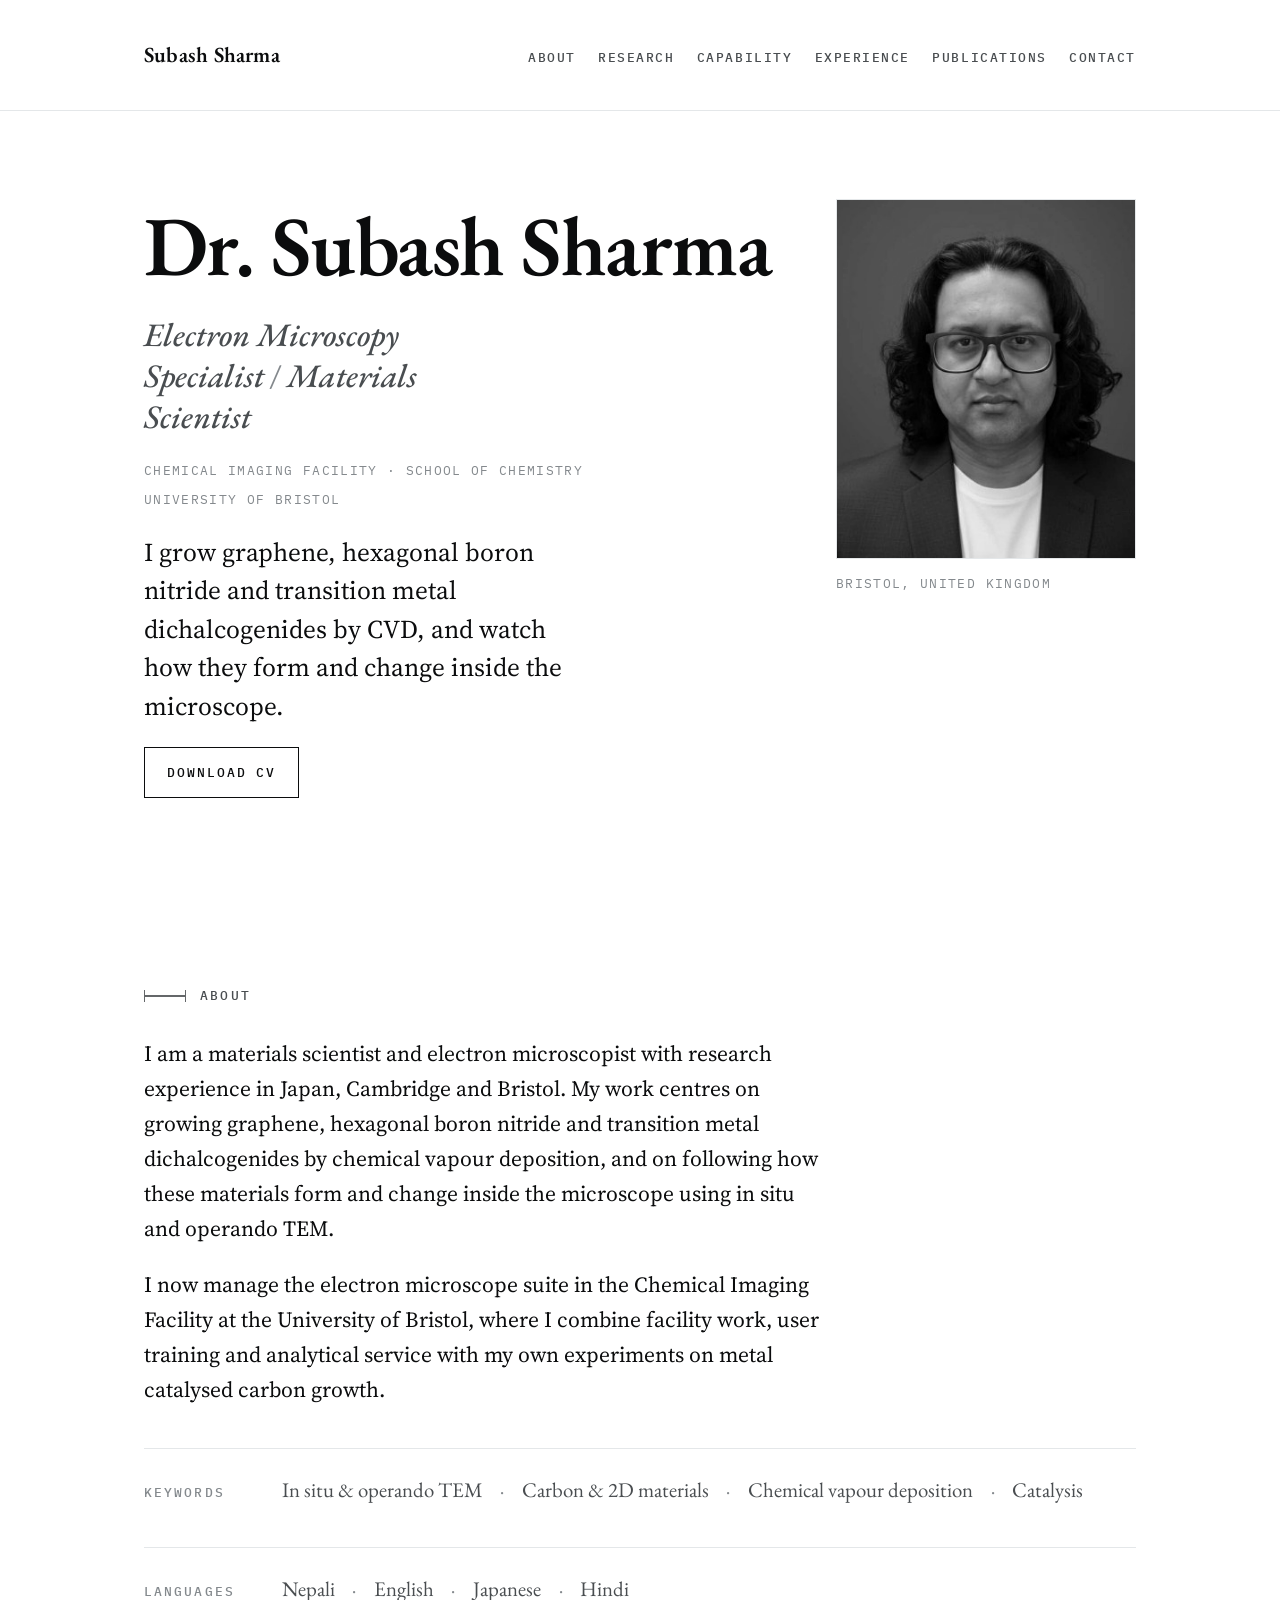
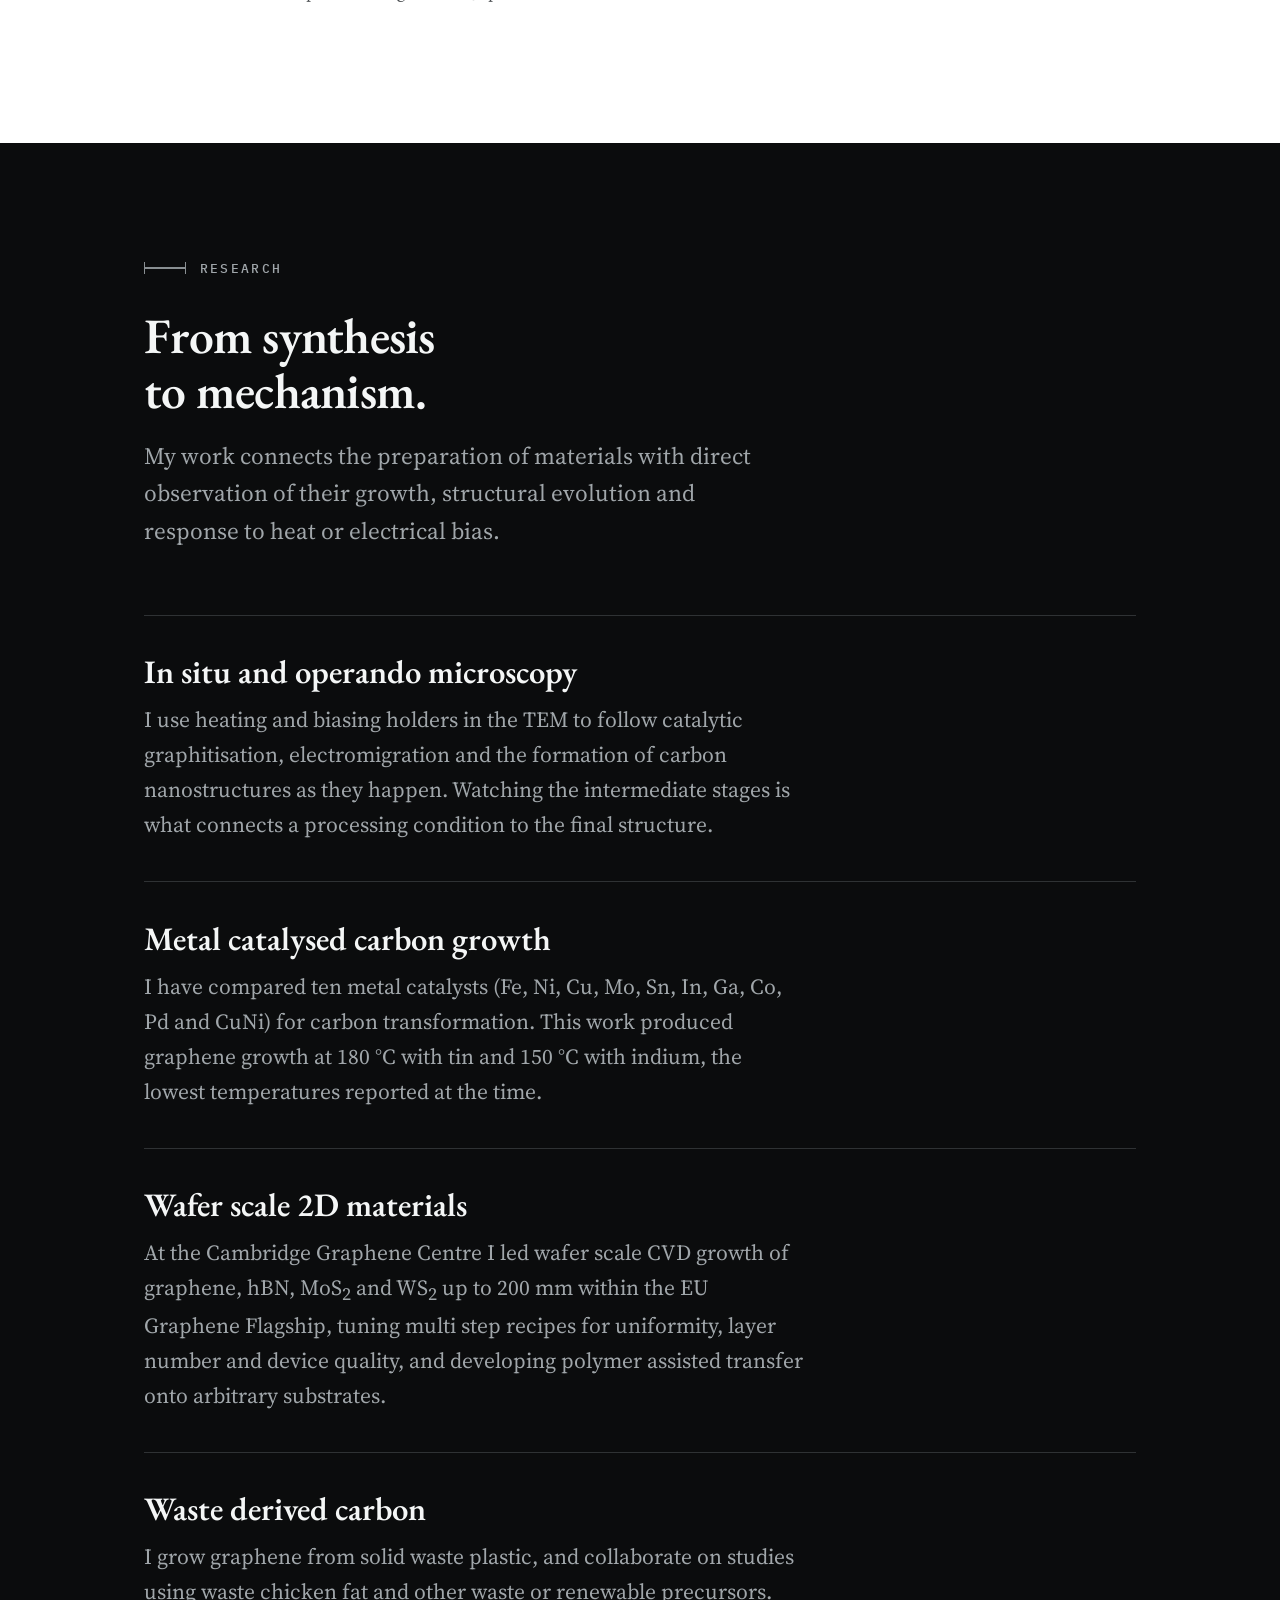
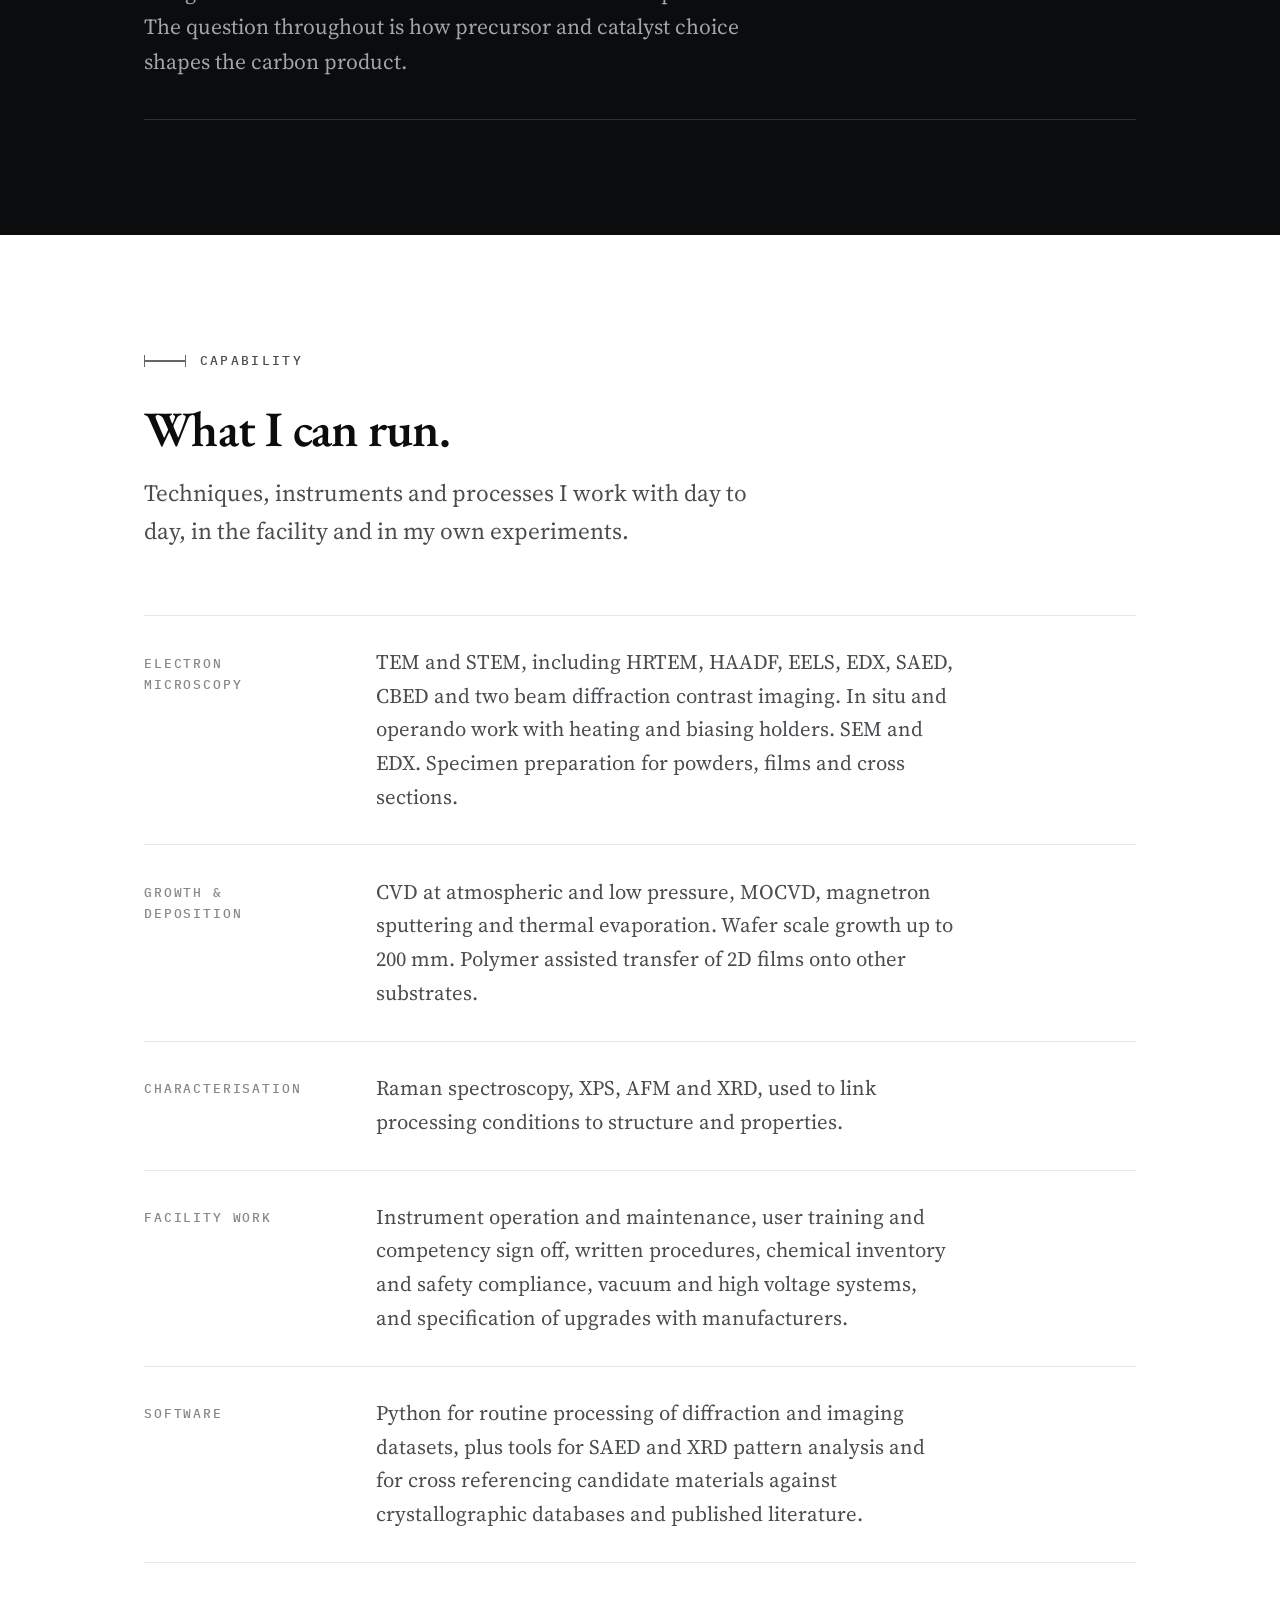
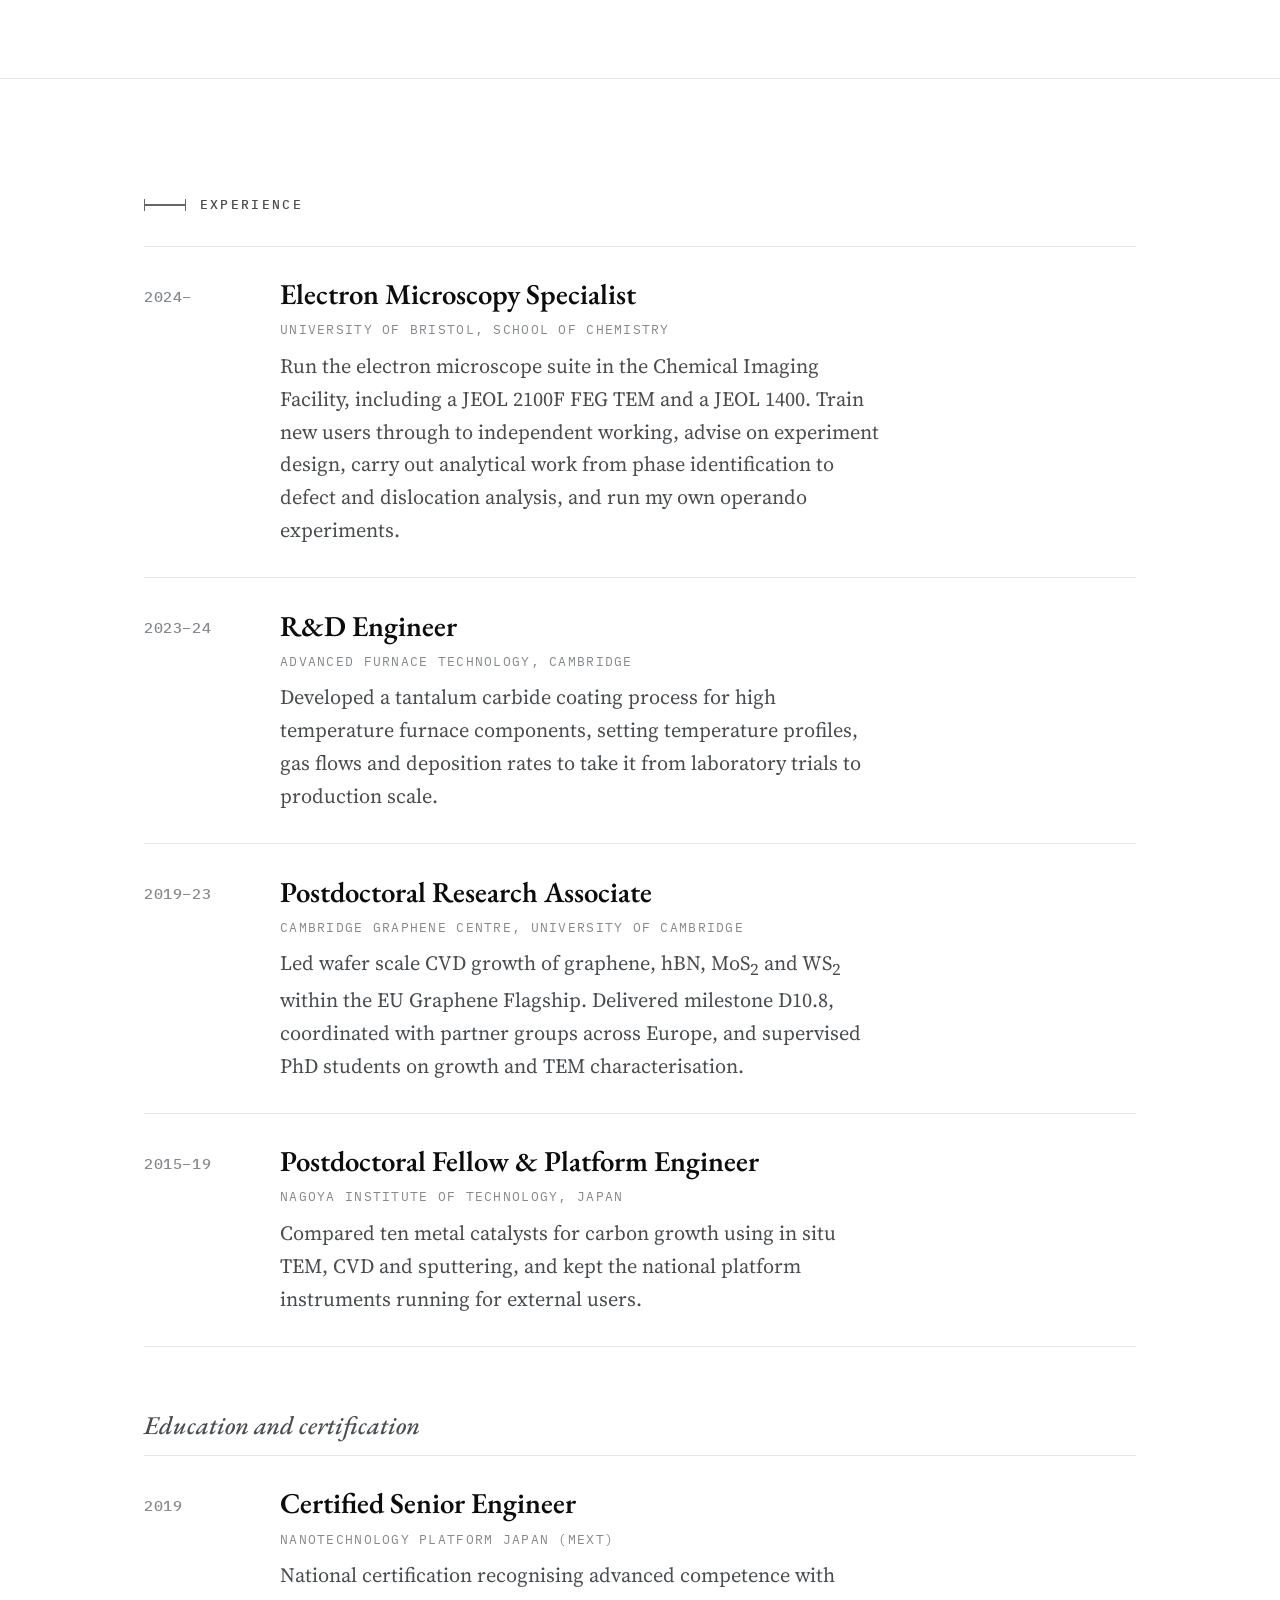
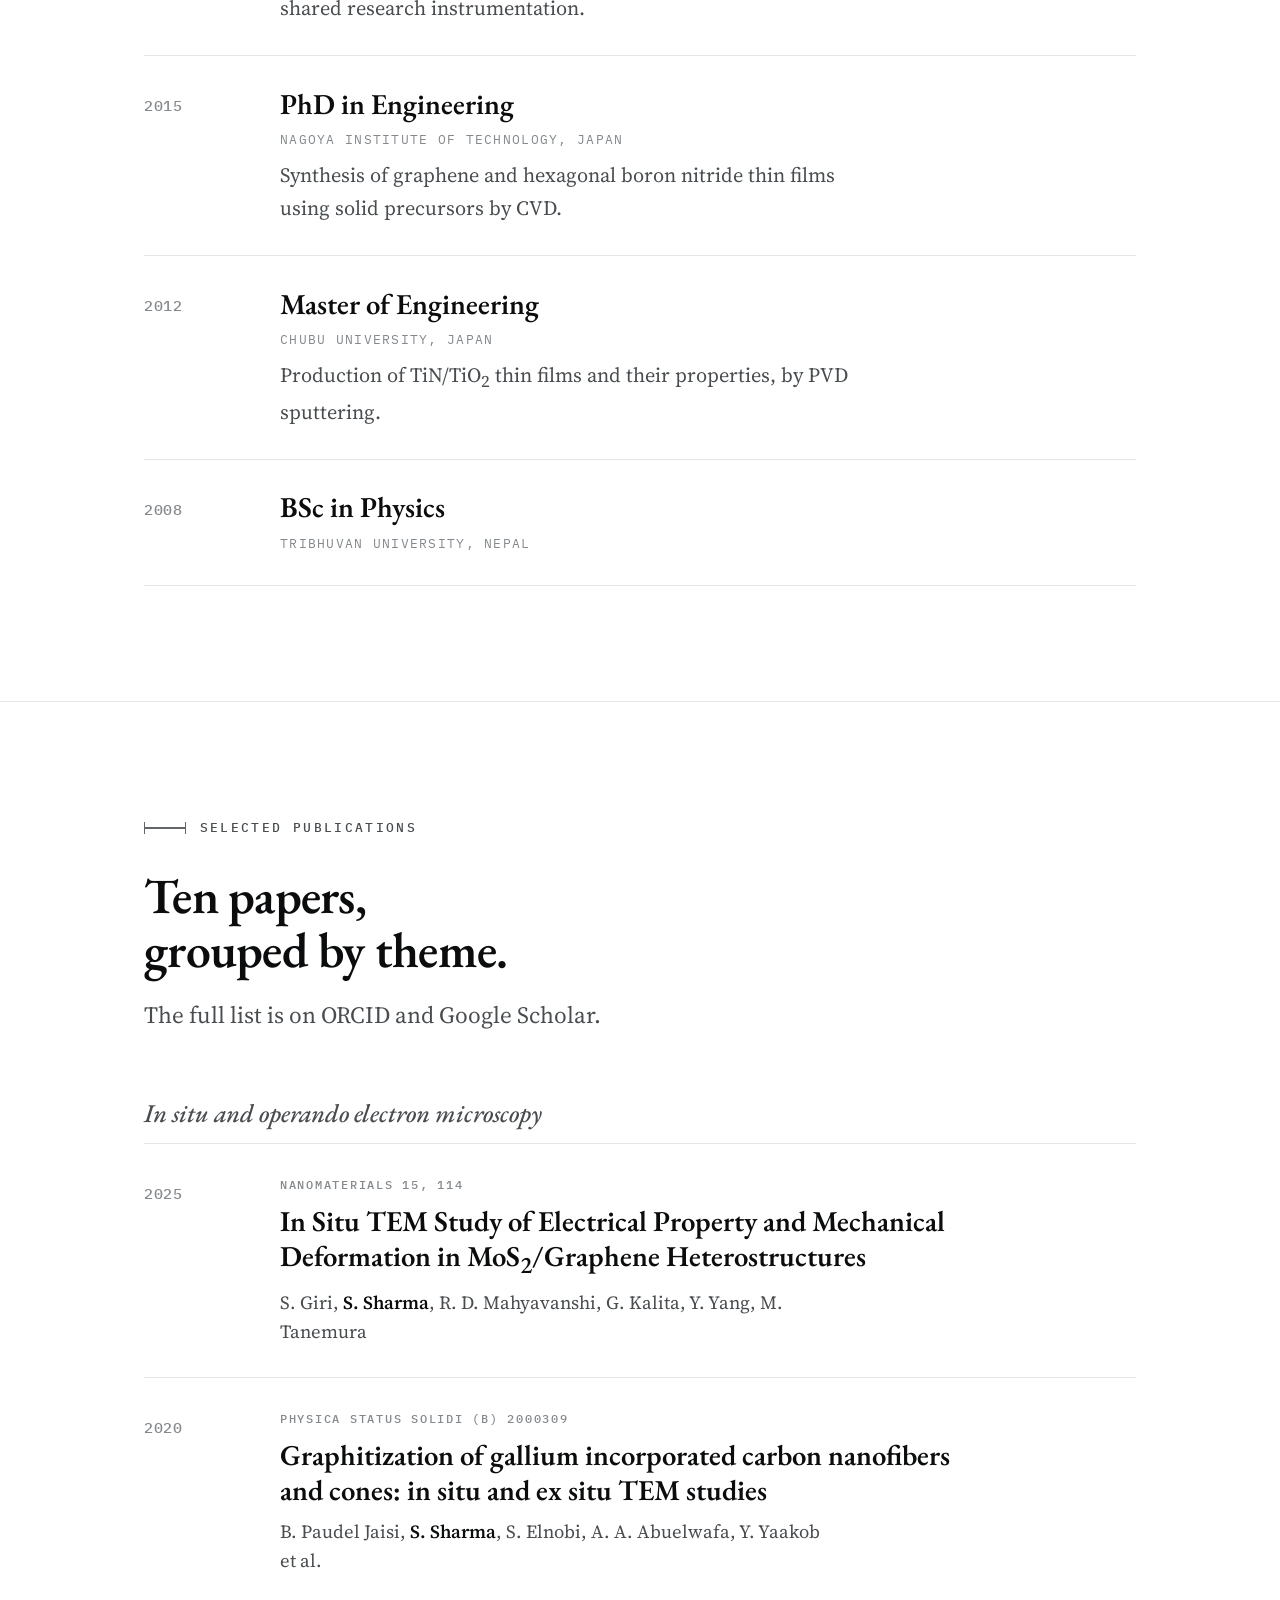
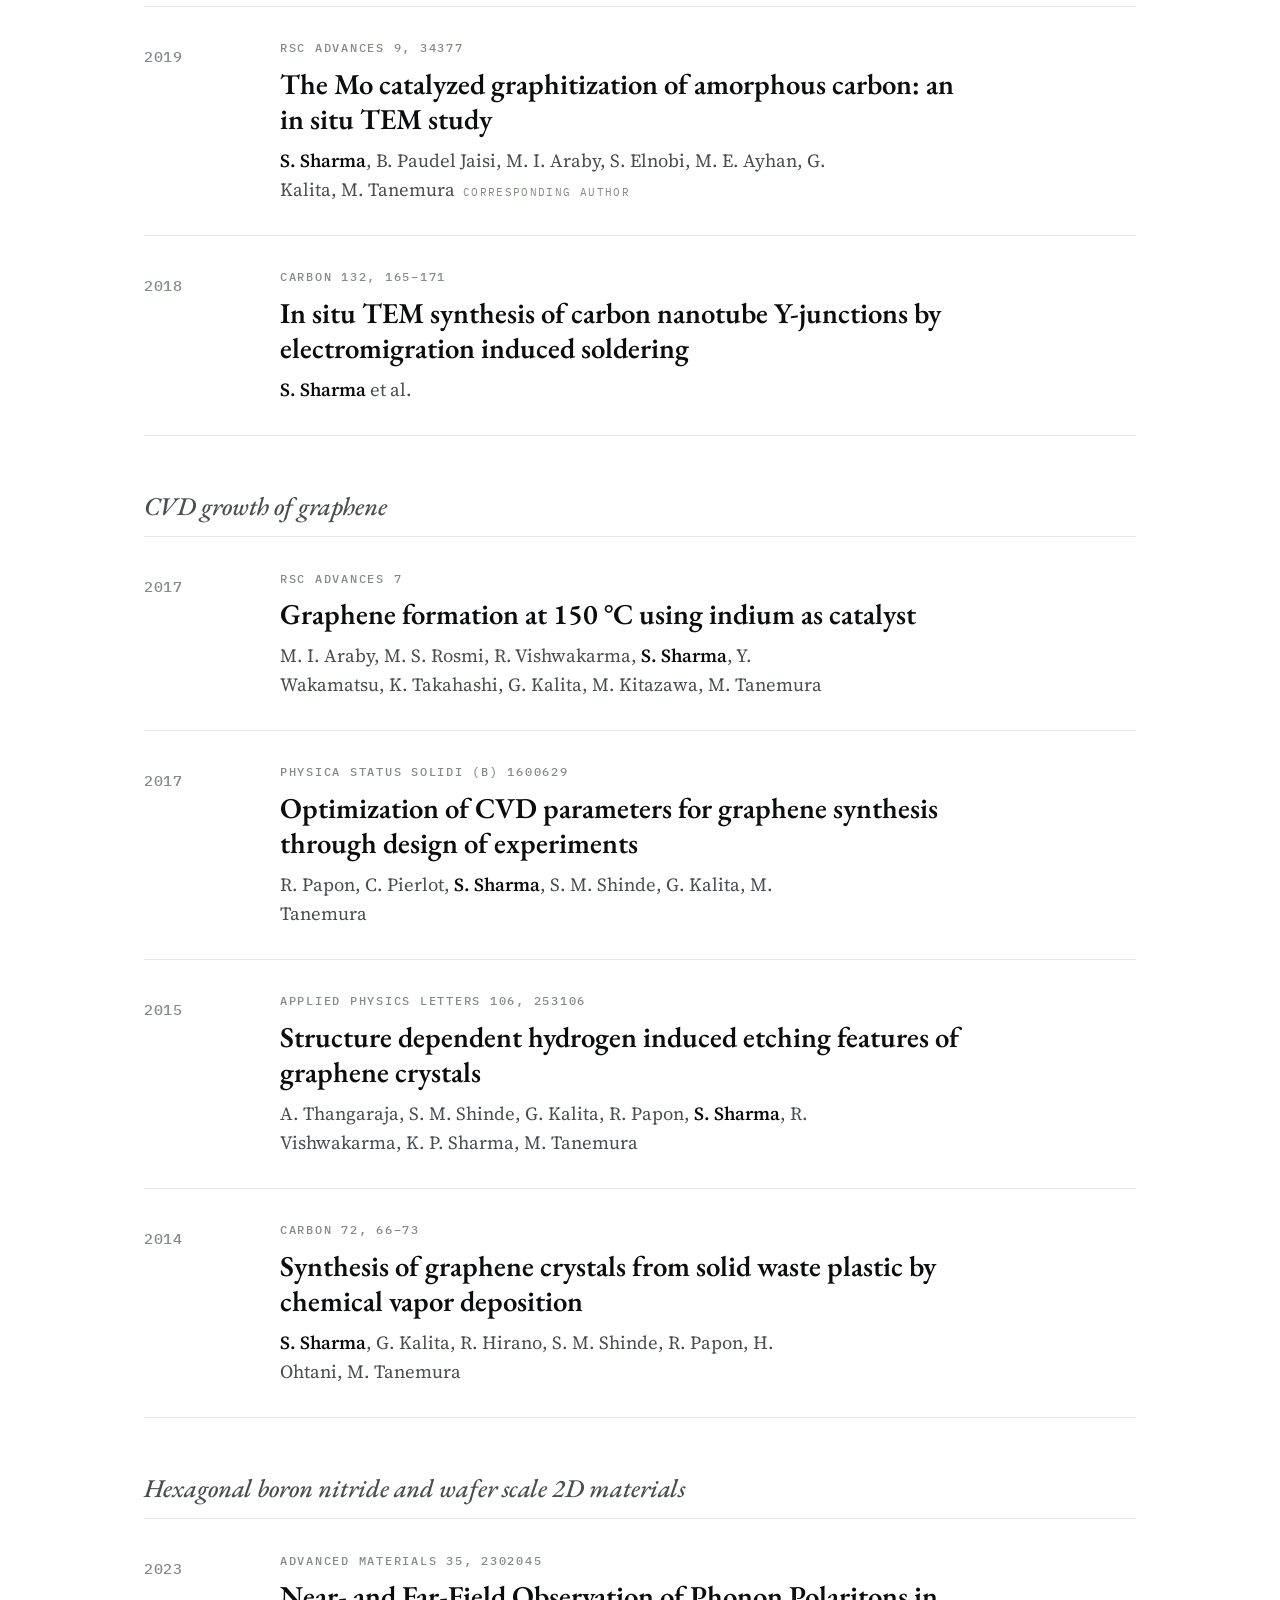
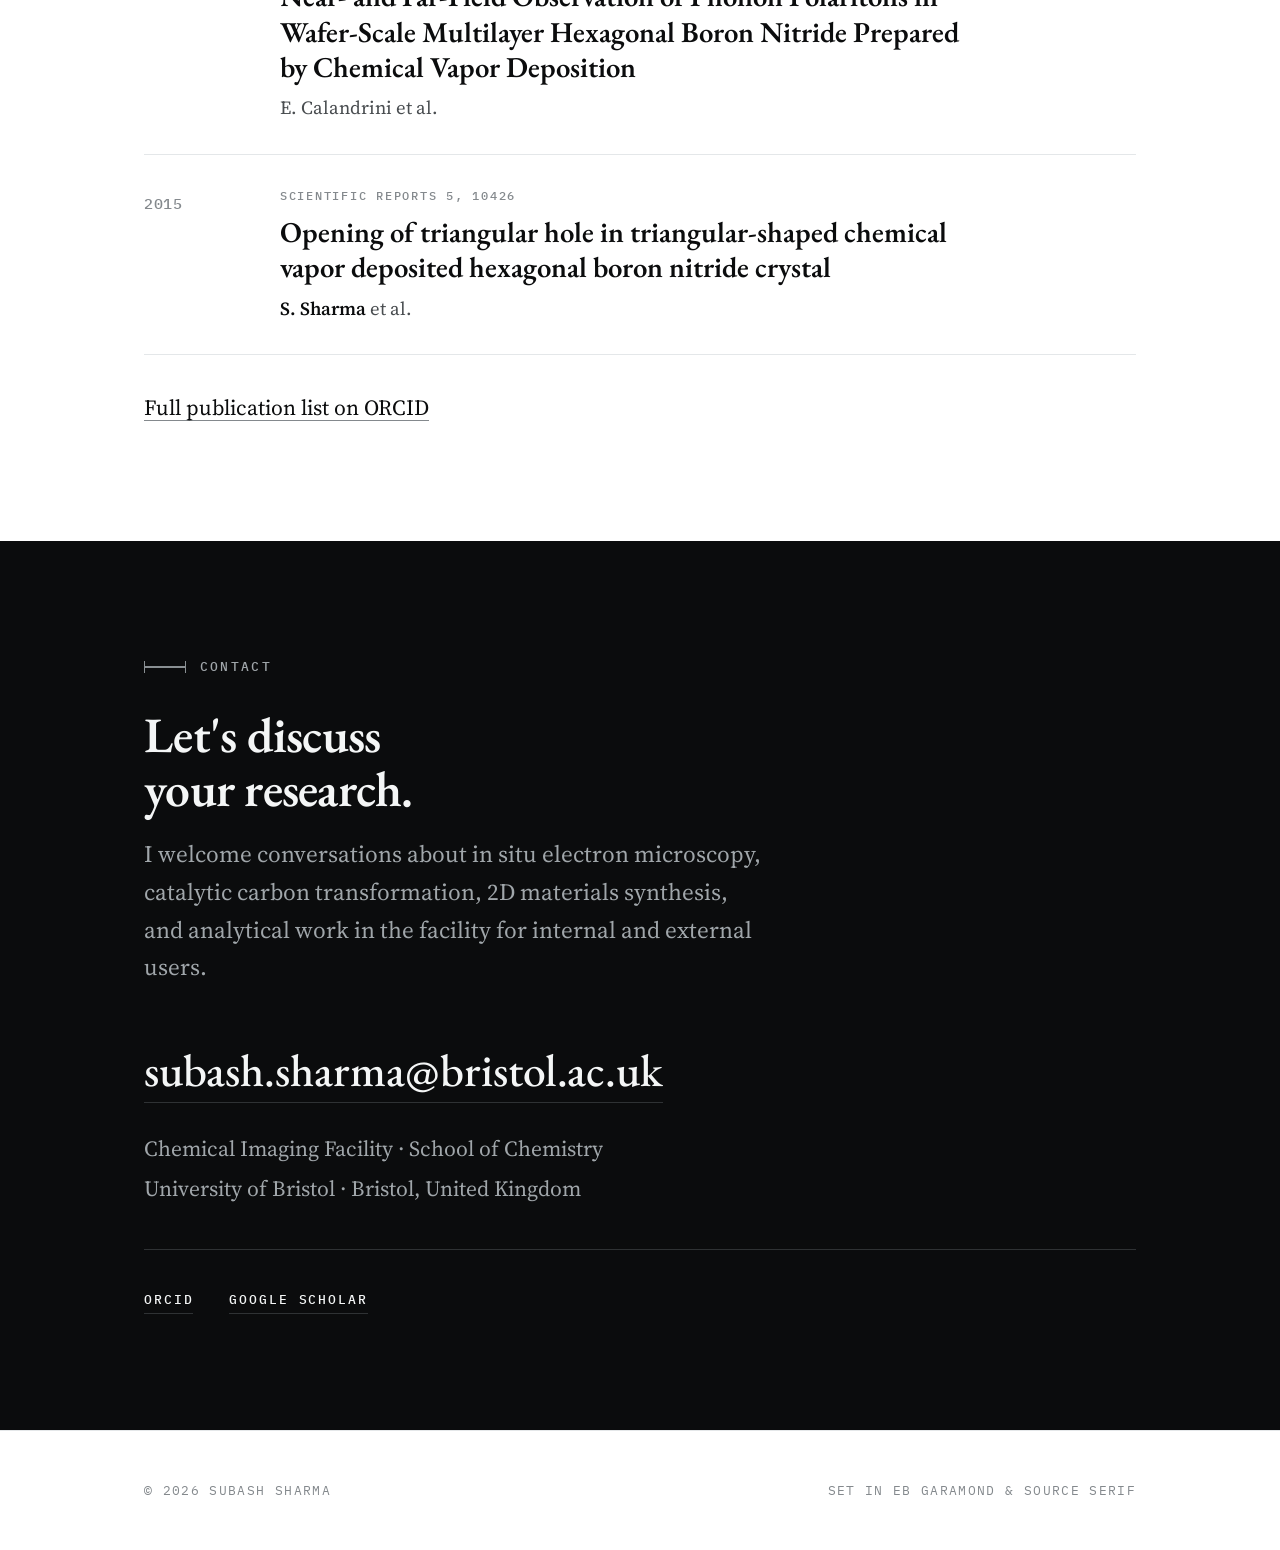
==== commit 924c94b6: "Add files via upload" ====
--- a/index.html
+++ b/index.html
@@ -1,94 +1,670 @@
-<!doctype html><html lang=en-GB dir=ltr data-wc-theme-default=light data-hbb-relurl=/><head><meta charset=utf-8><meta name=viewport content="width=device-width,initial-scale=1"><meta http-equiv=X-UA-Compatible content="IE=edge"><meta name=generator content="Hugo Blox Kit 0.12.0"><meta name=author content="Dr. Subash Sharma"><meta name=description content="Dr Subash Sharma, materials scientist and Electron Microscopy Specialist at the University of Bristol. In-situ TEM, waste-derived carbon, 2D materials and computational analysis."><link rel=alternate hreflang=ne href=https://subashsharma.com/ne/><link rel=alternate hreflang=en-GB href=https://subashsharma.com/><style>:root{--hb-primary-500-rgb:29 78 216;--color-primary-500:rgb(var(--hb-primary-500-rgb));--hb-primary-50-rgb:243 246 253;--color-primary-50:rgb(var(--hb-primary-50-rgb));--hb-primary-100-rgb:232 237 251;--color-primary-100:rgb(var(--hb-primary-100-rgb));--hb-primary-200-rgb:209 219 247;--color-primary-200:rgb(var(--hb-primary-200-rgb));--hb-primary-300-rgb:187 201 243;--color-primary-300:rgb(var(--hb-primary-300-rgb));--hb-primary-400-rgb:164 184 239;--color-primary-400:rgb(var(--hb-primary-400-rgb));--hb-primary-600-rgb:26 70 194;--color-primary-600:rgb(var(--hb-primary-600-rgb));--hb-primary-700-rgb:23 62 172;--color-primary-700:rgb(var(--hb-primary-700-rgb));--hb-primary-800-rgb:18 50 140;--color-primary-800:rgb(var(--hb-primary-800-rgb));--hb-primary-900-rgb:14 39 108;--color-primary-900:rgb(var(--hb-primary-900-rgb));--hb-primary-950-rgb:8 23 64;--color-primary-950:rgb(var(--hb-primary-950-rgb));--hb-secondary-500-rgb:15 118 110;--color-secondary-500:rgb(var(--hb-secondary-500-rgb));--hb-secondary-50-rgb:243 248 247;--color-secondary-50:rgb(var(--hb-secondary-50-rgb));--hb-secondary-100-rgb:231 241 240;--color-secondary-100:rgb(var(--hb-secondary-100-rgb));--hb-secondary-200-rgb:207 227 226;--color-secondary-200:rgb(var(--hb-secondary-200-rgb));--hb-secondary-300-rgb:183 213 211;--color-secondary-300:rgb(var(--hb-secondary-300-rgb));--hb-secondary-400-rgb:159 200 197;--color-secondary-400:rgb(var(--hb-secondary-400-rgb));--hb-secondary-600-rgb:13 106 99;--color-secondary-600:rgb(var(--hb-secondary-600-rgb));--hb-secondary-700-rgb:12 94 88;--color-secondary-700:rgb(var(--hb-secondary-700-rgb));--hb-secondary-800-rgb:9 76 71;--color-secondary-800:rgb(var(--hb-secondary-800-rgb));--hb-secondary-900-rgb:7 59 55;--color-secondary-900:rgb(var(--hb-secondary-900-rgb));--hb-secondary-950-rgb:4 35 33;--color-secondary-950:rgb(var(--hb-secondary-950-rgb));--hb-color-background:#ffffff;--hb-color-foreground:#111827;--hb-color-header-bg:#f1f5f9;--hb-color-header-fg:#0f172a;--hb-color-footer-bg:#f3f4f6;--hb-color-footer-fg:#0f172a}.dark{--hb-primary-500-rgb:29 78 216;--color-primary-500:rgb(var(--hb-primary-500-rgb));--hb-primary-50-rgb:243 246 253;--color-primary-50:rgb(var(--hb-primary-50-rgb));--hb-primary-100-rgb:232 237 251;--color-primary-100:rgb(var(--hb-primary-100-rgb));--hb-primary-200-rgb:209 219 247;--color-primary-200:rgb(var(--hb-primary-200-rgb));--hb-primary-300-rgb:187 201 243;--color-primary-300:rgb(var(--hb-primary-300-rgb));--hb-primary-400-rgb:164 184 239;--color-primary-400:rgb(var(--hb-primary-400-rgb));--hb-primary-600-rgb:26 70 194;--color-primary-600:rgb(var(--hb-primary-600-rgb));--hb-primary-700-rgb:23 62 172;--color-primary-700:rgb(var(--hb-primary-700-rgb));--hb-primary-800-rgb:18 50 140;--color-primary-800:rgb(var(--hb-primary-800-rgb));--hb-primary-900-rgb:14 39 108;--color-primary-900:rgb(var(--hb-primary-900-rgb));--hb-primary-950-rgb:8 23 64;--color-primary-950:rgb(var(--hb-primary-950-rgb));--hb-secondary-500-rgb:15 118 110;--color-secondary-500:rgb(var(--hb-secondary-500-rgb));--hb-secondary-50-rgb:243 248 247;--color-secondary-50:rgb(var(--hb-secondary-50-rgb));--hb-secondary-100-rgb:231 241 240;--color-secondary-100:rgb(var(--hb-secondary-100-rgb));--hb-secondary-200-rgb:207 227 226;--color-secondary-200:rgb(var(--hb-secondary-200-rgb));--hb-secondary-300-rgb:183 213 211;--color-secondary-300:rgb(var(--hb-secondary-300-rgb));--hb-secondary-400-rgb:159 200 197;--color-secondary-400:rgb(var(--hb-secondary-400-rgb));--hb-secondary-600-rgb:13 106 99;--color-secondary-600:rgb(var(--hb-secondary-600-rgb));--hb-secondary-700-rgb:12 94 88;--color-secondary-700:rgb(var(--hb-secondary-700-rgb));--hb-secondary-800-rgb:9 76 71;--color-secondary-800:rgb(var(--hb-secondary-800-rgb));--hb-secondary-900-rgb:7 59 55;--color-secondary-900:rgb(var(--hb-secondary-900-rgb));--hb-secondary-950-rgb:4 35 33;--color-secondary-950:rgb(var(--hb-secondary-950-rgb));--hb-color-background:#0f172a;--hb-color-foreground:#f8fafc;--hb-color-header-bg:#0f172a;--hb-color-header-fg:#f8fafc;--hb-color-footer-bg:#111827;--hb-color-footer-fg:#e5e7eb}</style>
-    
-
-  
-  
-  
-
-  
-  
-
-  
-  
-    
-  
-  
-    
-  
-    
-  
-    
-  
-    
-  
-
-  
-  
-
-  
-  
-  
-    
-      
-        <link rel="stylesheet" href="/css/_entry.ba9dc0823df9d051d4bb344187d4e32338f76f59e8221a19f43b558cb0755326.css" integrity="sha256-up3Agj350FHUuzRBh9TjIzj3b1noIhoZ9DtVjLB1UyY=" crossorigin="anonymous">
-      
-    
-  
-
-
-  
-<script src=/js/hb-head.min.e9ff67ddf77122b225756bf5a926e24420bea2586199fddcb3b1813a009f4ee5.js integrity="sha256-6f9n3fdxIrIldWv1qSbiRCC+olhhmf3cs7GBOgCfTuU=" crossorigin=anonymous></script><link rel=alternate href=/index.xml type=application/rss+xml title="Dr. Subash Sharma"><link rel=icon type=image/png href=/media/icon_hu_2c16f2e174180e95.png><link rel=apple-touch-icon type=image/png href=/media/icon_hu_4e53571cce336664.png><link rel=canonical href=https://subashsharma.com/><meta property="twitter:card" content="summary"><meta property="og:site_name" content="Dr. Subash Sharma"><meta property="og:url" content="https://subashsharma.com/"><meta property="og:title" content="Dr. Subash Sharma"><meta property="og:description" content="Dr Subash Sharma, materials scientist and Electron Microscopy Specialist at the University of Bristol. In-situ TEM, waste-derived carbon, 2D materials and computational analysis."><meta property="og:image" content="https://subashsharma.com/media/icon_hu_bba8505dba299e63.png"><meta property="twitter:image" content="https://subashsharma.com/media/icon_hu_bba8505dba299e63.png"><meta property="og:locale" content="en-GB"><meta property="og:updated_time" content="2026-09-01T00:00:00+00:00"><script type=application/ld+json>{"@context":"https://schema.org","@type":"WebSite","potentialAction":{"@type":"SearchAction","target":"https://subashsharma.com/?q={search_term_string}","query-input":"required name=search_term_string"},"url":"https://subashsharma.com/"}</script><title>Dr. Subash Sharma</title><link rel=preconnect href=https://fonts.googleapis.com><link rel=preconnect href=https://fonts.gstatic.com crossorigin><link href="https://fonts.googleapis.com/css2?family=Lora:wght@100..900&amp;family=Source+Serif+4:wght@100..900&amp;family=Source+Code+Pro:wght@400&amp;display=swap" rel=stylesheet><style>:root{--hb-font-heading:'Lora', ui-serif, Georgia, Cambria, 'Times New Roman', Times, serif;--hb-font-body:'Source Serif 4', ui-serif, Georgia, Cambria, 'Times New Roman', Times, serif;--hb-font-code:'Source Code Pro', ui-monospace, SFMono-Regular, Menlo, Monaco, Consolas, 'Liberation Mono', 'Courier New', monospace;--hb-font-nav:'Lora', ui-serif, Georgia, Cambria, 'Times New Roman', Times, serif;--hb-font-weight-heading:500;--hb-font-weight-body:400;--hb-font-weight-body-bold:600;--hb-font-leading-heading:1.2;--hb-font-leading-body:1.7;--hb-font-leading-code:1.5;--hb-font-tracking-heading:0;--hb-font-tracking-body:0;--hb-font-tracking-caps:0.05em;--hb-font-size-base:1rem;--hb-font-size-sm:0.875rem;--hb-font-size-lg:1.125rem;--hb-font-family-sans:'Source Serif 4', ui-serif, Georgia, Cambria, 'Times New Roman', Times, serif}</style><style>:root{--hb-radius:0.5rem;--hb-spacing-base:1.25rem;--hb-spacing-section:6rem}</style><script defer src=/js/hugo-blox-en.min.50bf5376bbbd2aea9b2e03e195eeee2f0afad8e84589a94b0ee493111b4be271.js integrity="sha256-UL9Tdru9KuqbLgPhle7uLwr62OhFialLDuSTERtL4nE="></script><script>console.log("✓ Alpine.js loading on demand")</script><script src=/dist/lib/alpinejs/cdn.min.e041f1b639d1e6b2fc2736d8d7638a409afcd444a6ec90446f8f4e44fa36f406.js integrity="sha256-4EHxtjnR5rL8JzbY12OKQJr81ESm7JBEb49ORPo29AY=" defer></script><script defer src=/js/hb-search.min.135366008264b9d452ff89aad28374bc7e4b40d2c047098318511786419873b0.js integrity="sha256-E1NmAIJkudRS/4mq0oN0vH5LQNLARwmDGFEXhkGYc7A="></script></head><body class="bg-[var(--hb-color-background)] text-[var(--hb-color-foreground)] page-wrapper" id=top><div id=page-bg></div><div class="page-header sticky top-0 z-30"><header id=site-header class=header><nav class="navbar px-3 flex justify-start"><div class="order-0 h-full"><a class=navbar-brand href=/ title="Dr. Subash Sharma">Dr. Subash Sharma</a></div><input id=nav-toggle type=checkbox class=hidden>
-<label for=nav-toggle class="order-3 cursor-pointer flex items-center lg:hidden text-[var(--hb-color-header-fg)] lg:order-1"><svg id="show-button" class="h-6 fill-current block" viewBox="0 0 20 20"><title>Open Menu</title><path d="M0 3h20v2H0V3zm0 6h20v2H0V9zm0 6h20v2H0V0z"/></svg>
-<svg id="hide-button" class="h-6 fill-current hidden" viewBox="0 0 20 20"><title>Close Menu</title><polygon points="11 9 22 9 22 11 11 11 11 22 9 22 9 11 -2 11 -2 9 9 9 9 -2 11 -2" transform="rotate(45 10 10)"/></svg></label><ul id=nav-menu class="navbar-nav order-3 hidden lg:flex w-full pb-6 lg:order-1 lg:w-auto lg:space-x-2 lg:pb-0 xl:space-x-8 justify-start"><li class=nav-item><a class=nav-link href=/#about>About</a></li><li class=nav-item><a class=nav-link href=/#research>Research</a></li><li class=nav-item><a class=nav-link href=/publications/>Publications</a></li><li class=nav-item><a class=nav-link href=/tools/>Tools</a></li><li class=nav-item><a class=nav-link href=/experience/>Experience</a></li><li class=nav-item><a class=nav-link href=/#contact>Contact</a></li></ul><div class="order-1 ml-auto flex items-center md:order-2 lg:ml-0"><button aria-label="toggle search" class="inline-block px-3 text-xl text-[var(--hb-color-header-fg)] hover:text-primary-500 cursor-pointer" data-search-toggle>
-<svg height="16" width="16" viewBox="0 0 512 512" fill="currentColor"><path d="M416 208c0 45.9-14.9 88.3-40 122.7L502.6 457.4c12.5 12.5 12.5 32.8.0 45.3s-32.8 12.5-45.3.0L330.7 376c-34.4 25.2-76.8 40-122.7 40C93.1 416 0 322.9.0 208S93.1.0 208 0 416 93.1 416 208zM208 352a144 144 0 100-288 144 144 0 100 288z"/></svg></button><div class="px-3 text-[var(--hb-color-header-fg)] hover:text-primary-500
-[&.active]:font-bold [&.active]:text-primary-500"><button class="theme-toggle mt-1" accesskey=t title=appearance>
-<svg id="moon" width="24" height="18" viewBox="0 0 24 24" fill="none" stroke="currentColor" stroke-width="2" stroke-linecap="round" stroke-linejoin="round" class="block dark:hidden"><path d="M21 12.79A9 9 0 1111.21 3 7 7 0 0021 12.79z"/></svg>
-<svg id="sun" width="24" height="18" viewBox="0 0 24 24" fill="none" stroke="currentColor" stroke-width="2" stroke-linecap="round" stroke-linejoin="round" class="hidden dark:block"><circle cx="12" cy="12" r="5"/><line x1="12" y1="1" x2="12" y2="3"/><line x1="12" y1="21" x2="12" y2="23"/><line x1="4.22" y1="4.22" x2="5.64" y2="5.64"/><line x1="18.36" y1="18.36" x2="19.78" y2="19.78"/><line x1="1" y1="12" x2="3" y2="12"/><line x1="21" y1="12" x2="23" y2="12"/><line x1="4.22" y1="19.78" x2="5.64" y2="18.36"/><line x1="18.36" y1="5.64" x2="19.78" y2="4.22"/></svg></button></div><div class="pl-1 mr-5 text-[var(--hb-color-header-fg)] hover:text-primary-500
-[&.active]:font-bold [&.active]:text-primary-500"><div class="flex justify-items-start"><button title=Languages data-state=closed data-hb-language-chooser class="grow h-7 rounded-md px-2 text-left text-xs font-medium text-gray-600 transition-colors dark:text-gray-400 hover:bg-gray-100 hover:text-gray-900 dark:hover:bg-primary-100/5 dark:hover:text-gray-50" type=button aria-label=Languages><div class="flex items-center gap-2 capitalize"><svg height="18" viewBox="0 0 24 24"><path fill="none" stroke="currentColor" stroke-linecap="round" stroke-linejoin="round" stroke-width="1.5" d="M12 21a9.004 9.004.0 008.716-6.747M12 21a9.004 9.004.0 01-8.716-6.747M12 21c2.485.0 4.5-4.03 4.5-9S14.485 3 12 3m0 18c-2.485.0-4.5-4.03-4.5-9S9.515 3 12 3m0 0a9 9 0 017.843 4.582M12 3A9 9 0 004.157 7.582m15.686.0A11.95 11.95.0 0112 10.5c-2.998.0-5.74-1.1-7.843-2.918m15.686.0A8.96 8.96.0 0121 12c0 .778-.099 1.533-.284 2.253m0 0A17.9 17.9.0 0112 16.5a17.9 17.9.0 01-8.716-2.247m0 0A9 9 0 013 12c0-1.605.42-3.113 1.157-4.418"/></svg><span>English</span></div></button><ul class="fixed m-0 min-w-[100px] hidden z-20 max-h-64 overflow-auto rounded-md ring-1 ring-black/5 bg-white py-1 text-sm shadow-lg dark:ring-white/20 dark:bg-neutral-800" style="inset:auto auto 0 0"><li class="flex flex-col"><a href=https://subashsharma.com/ne/ class="relative cursor-pointer text-gray-800 dark:text-gray-100 hover:bg-primary-50 hover:text-primary-600 hover:dark:bg-primary-500/10 hover:dark:text-primary-200 whitespace-nowrap py-1.5 transition-colors ltr:pl-3 ltr:pr-9 rtl:pr-3 rtl:pl-9">नेपाली</a></li></ul></div></div></div></nav></header><div x-data=searchModal() x-show=$store.search.open @keydown.escape.window="$store.search.open = false" @keydown.cmd.k.window.prevent="$store.search.open = !$store.search.open" @keydown.ctrl.k.window.prevent="$store.search.open = !$store.search.open" x-cloak class="fixed inset-0 z-[100] bg-black/50 backdrop-blur-sm" style=display:none><div class="absolute inset-0" @click="$store.search.open = false"></div><div class="relative mx-auto mt-[10vh] max-w-3xl" x-show=$store.search.open x-transition:enter="transition ease-out duration-200" x-transition:enter-start="opacity-0 translate-y-4 scale-95" x-transition:enter-end="opacity-100 translate-y-0 scale-100" x-transition:leave="transition ease-in duration-150" x-transition:leave-start="opacity-100 translate-y-0 scale-100" x-transition:leave-end="opacity-0 translate-y-4 scale-95"><div class="mx-4 overflow-hidden rounded-2xl bg-white dark:bg-gray-900 shadow-2xl ring-1 ring-gray-900/10 dark:ring-white/10"><div class="border-b border-gray-200 dark:border-gray-800"><div class="flex items-center gap-3 px-4 py-3"><svg class="h-5 w-5 flex-shrink-0 text-gray-400" fill="none" stroke="currentColor" viewBox="0 0 24 24"><path stroke-linecap="round" stroke-linejoin="round" stroke-width="2" d="M21 21l-6-6m2-5A7 7 0 113 10a7 7 0 0114 0z"/></svg>
-<input x-ref=searchInput x-model=query @input="loading = query.trim() !== ''" @input.debounce.300ms=search() type=text placeholder="Search for answers..." class="flex-1 bg-transparent text-lg outline-none text-gray-900 dark:text-gray-100 placeholder-gray-400" autocomplete=off autofocus><div x-show=loading class=flex-shrink-0><svg class="animate-spin h-5 w-5 text-primary-600" fill="none" viewBox="0 0 24 24"><circle class="opacity-25" cx="12" cy="12" r="10" stroke="currentColor" stroke-width="4"/><path class="opacity-75" fill="currentColor" d="M4 12a8 8 0 018-8V0C5.373.0.0 5.373.0 12h4zm2 5.291A7.962 7.962.0 014 12H0c0 3.042 1.135 5.824 3 7.938l3-2.647z"/></svg></div><kbd class="hidden sm:block flex-shrink-0 rounded bg-gray-100 px-2 py-1 text-xs font-semibold text-gray-600 dark:bg-gray-800 dark:text-gray-400">ESC</kbd>
-<button @click="$store.search.open = false" class="flex-shrink-0 rounded-lg p-1 text-gray-400 hover:bg-gray-100 hover:text-gray-600 dark:hover:bg-gray-800 dark:hover:text-gray-300 cursor-pointer">
-<svg class="h-5 w-5" fill="none" stroke="currentColor" viewBox="0 0 24 24"><path stroke-linecap="round" stroke-linejoin="round" stroke-width="2" d="M6 18 18 6M6 6l12 12"/></svg></button></div><div x-show="query && availableFilters.length > 0" x-transition class="border-t border-gray-100 dark:border-gray-800 px-4 py-2"><div class="flex flex-wrap gap-2"><button @click="activeFilter = null; search()" :class="activeFilter === null ? 'bg-primary-100 text-primary-700 dark:bg-primary-900 dark:text-primary-300' : 'bg-gray-100 text-gray-600 hover:bg-gray-200 dark:bg-gray-800 dark:text-gray-400'" class="rounded-full px-3 py-1 text-xs font-medium transition-colors cursor-pointer">
-All Results
-</button>
-<template x-for="filter in availableFilters" :key=filter.filterKey><button @click="activeFilter = filter.filterKey; search()" :class="activeFilter === filter.filterKey ? 'bg-primary-100 text-primary-700 dark:bg-primary-900 dark:text-primary-300' : 'bg-gray-100 text-gray-600 hover:bg-gray-200 dark:bg-gray-800 dark:text-gray-400'" class="rounded-full px-3 py-1 text-xs font-medium transition-colors cursor-pointer" x-text="filter.label + ' (' + filter.count + ')'"></button></template></div></div></div><div class="max-h-[60vh] overflow-y-auto"><div x-show="!query && results.length === 0" class=p-6></div><div x-show="query && results.length > 0" class="divide-y divide-gray-200 dark:divide-gray-800"><template x-for="(result, index) in results" :key=result.id><a :href=result.url @mouseenter="selectedIndex = index" @click="$store.search.open = false" :class="selectedIndex === index ? 'bg-primary-50 dark:bg-primary-900/20 border-l-2 border-primary-600' : ''" class="block px-6 py-4 hover:bg-gray-50 dark:hover:bg-gray-800 transition-colors group search-result"><div class="flex items-center gap-2 mb-2 flex-wrap"><span x-show="result.filters && result.filters.type" :class="{
-                    'bg-primary-100 text-primary-700 dark:bg-primary-900 dark:text-primary-300': result.filters.type && result.filters.type[0] === 'questions',
-                    'bg-green-100 text-green-700 dark:bg-green-900 dark:text-green-300': result.filters.type && result.filters.type[0] === 'faq',
-                    'bg-blue-100 text-blue-700 dark:bg-blue-900 dark:text-blue-300': result.filters.type && result.filters.type[0] === 'docs'
-                  }" class="inline-flex items-center rounded-full px-2 py-0.5 text-xs font-medium" x-text="result.filters.type ? (typeLabels[result.filters.type[0]] || result.filters.type[0]) : ''"></span>
-<span x-show="result.filters && result.filters.category" class="inline-flex items-center rounded-full px-2 py-0.5 text-xs font-medium bg-gray-100 text-gray-700 dark:bg-gray-800 dark:text-gray-300" x-text="result.filters.category ? result.filters.category[0] : ''"></span>
-<span x-show="result.filters && result.filters.difficulty" class="inline-flex items-center rounded-full px-2 py-0.5 text-xs font-medium bg-amber-100 text-amber-700 dark:bg-amber-900 dark:text-amber-300" x-text="result.filters.difficulty ? result.filters.difficulty[0] : ''"></span></div><h3 class="text-lg font-semibold text-gray-900 dark:text-white group-hover:text-primary-600 dark:group-hover:text-primary-400 transition-colors mb-2" x-html="result.meta.title || 'Untitled'"></h3><p class="text-sm text-gray-600 dark:text-gray-400 line-clamp-2" x-html=result.excerpt></p></a></template></div><div x-show="query && loading" class="px-6 py-16 text-center"><div class="inline-flex items-center gap-3"><svg class="animate-spin h-8 w-8 text-primary-600" fill="none" viewBox="0 0 24 24"><circle class="opacity-25" cx="12" cy="12" r="10" stroke="currentColor" stroke-width="4"/><path class="opacity-75" fill="currentColor" d="M4 12a8 8 0 018-8V0C5.373.0.0 5.373.0 12h4zm2 5.291A7.962 7.962.0 014 12H0c0 3.042 1.135 5.824 3 7.938l3-2.647z"/></svg><div class=text-left><p class="text-lg font-medium text-gray-900 dark:text-white">Searching...</p><p class="text-sm text-gray-500 dark:text-gray-400" x-text="'Finding results for &#34;' + query + '&#34;'"></p></div></div></div><div x-show="query && results.length === 0 && !loading && hasSearched" class="px-6 py-12 text-center"><svg class="mx-auto h-12 w-12 text-gray-400" fill="none" stroke="currentColor" viewBox="0 0 24 24"><path stroke-linecap="round" stroke-linejoin="round" stroke-width="2" d="M9.172 16.172a4 4 0 015.656.0M9 10h.01M15 10h.01M21 12A9 9 0 113 12a9 9 0 0118 0z"/></svg><h3 class="mt-4 text-lg font-semibold text-gray-900 dark:text-white">No results found</h3><p class="mt-2 text-gray-600 dark:text-gray-400" x-text="'No results for &#34;' + query + '&#34;'"></p><button @click="query = ''; $refs.searchInput.focus()" class="mt-4 text-primary-600 hover:text-primary-700 dark:text-primary-400 dark:hover:text-primary-300 font-medium">
-Clear search</button></div></div><div class="border-t border-gray-200 dark:border-gray-800 px-4 py-3 bg-gray-50 dark:bg-gray-900/50"><div class="flex items-center justify-between text-xs text-gray-500 dark:text-gray-400"><div class="flex items-center gap-3"><span class="flex items-center gap-1"><kbd class="rounded bg-white dark:bg-gray-800 px-1.5 py-0.5 font-mono text-[10px] font-semibold border border-gray-300 dark:border-gray-700">↑↓</kbd>
-Navigate
-</span><span class="flex items-center gap-1"><kbd class="rounded bg-white dark:bg-gray-800 px-1.5 py-0.5 font-mono text-[10px] font-semibold border border-gray-300 dark:border-gray-700">↵</kbd>
-Select
-</span><span x-show="availableFilters.length > 0" class="flex items-center gap-1"><svg class="h-3 w-3" fill="none" stroke="currentColor" viewBox="0 0 24 24"><path stroke-linecap="round" stroke-linejoin="round" stroke-width="2" d="M3 4a1 1 0 011-1h16a1 1 0 011 1v2.586a1 1 0 01-.293.707l-6.414 6.414a1 1 0 00-.293.707V17l-4 4v-6.586a1 1 0 00-.293-.707L3.293 7.293A1 1 0 013 6.586V4z"/></svg>
-<span x-text="availableFilters.length + ' filters'"></span></span></div><a href=https://hugoblox.com target=_blank rel=noopener class="flex items-center gap-1 hover:text-primary-600 dark:hover:text-primary-400 transition-colors"><svg class="h-3 w-3" fill="currentColor" viewBox="0 0 24 24"><path d="M13 10V3L4 14h7v7l9-11h-7z"/></svg>
-Powered by Hugo Blox</a></div></div></div></div></div><script>function searchModal(){return{query:"",results:[],loading:!1,hasSearched:!1,selectedIndex:-1,activeFilter:null,availableFilters:[],allFilters:[],trendingSearches:'["Search term 1","Search term 2"]',pagefind:null,pagefindModulePath:window.hbb?.assetPaths?.pagefind??"/pagefind/pagefind.js",typeLabels:{questions:'"Questions"',faq:'"FAQ"',docs:'"Documentation"'},async init(){try{this.pagefind=await import(this.pagefindModulePath),await this.pagefind.init(),console.log("✓ Pagefind initialized"),await this.loadFilters()}catch(e){console.error("Failed to initialize Pagefind:",e)}this.$watch("$store.search.open",e=>{e?(this.$nextTick(()=>this.$refs.searchInput?.focus()),document.body.style.overflow="hidden"):(document.body.style.overflow="",this.query="",this.results=[],this.selectedIndex=-1,this.hasSearched=!1)}),window.addEventListener("keydown",e=>{if(!this.$store.search.open||this.results.length===0)return;if(e.key==="ArrowDown")e.preventDefault(),this.selectedIndex=this.selectedIndex<this.results.length-1?this.selectedIndex+1:0,this.scrollToSelected();else if(e.key==="ArrowUp")e.preventDefault(),this.selectedIndex=this.selectedIndex>0?this.selectedIndex-1:this.results.length-1,this.scrollToSelected();else if(e.key==="Enter"&&this.selectedIndex>=0){e.preventDefault();const t=this.results[this.selectedIndex];t&&(window.location.href=t.url,this.$store.search.open=!1)}})},scrollToSelected(){this.$nextTick(()=>{const e=document.querySelector(".search-result:nth-child("+(this.selectedIndex+1)+")");e&&e.scrollIntoView({block:"nearest",behavior:"smooth"})})},buildFilters(e){const t=[];return e?.type&&Object.entries(e.type).forEach(([e,n])=>{t.push({category:"type",value:e,label:this.typeLabels[e]||e.charAt(0).toUpperCase()+e.slice(1),count:n,filterKey:`type:${e}`})}),e?.category&&Object.entries(e.category).forEach(([e,n])=>{t.push({category:"category",value:e,label:e,count:n,filterKey:`category:${e}`})}),e?.difficulty&&Object.entries(e.difficulty).forEach(([e,n])=>{t.push({category:"difficulty",value:e,label:e,count:n,filterKey:`difficulty:${e}`})}),t},mergeFilterCounts(e){return this.allFilters.length?this.allFilters.map(t=>{const n=e?.[t.category]?.[t.value];return{...t,count:typeof n=="number"?n:0}}):[]},async search(){if(!this.query.trim()){this.results=[],this.hasSearched=!1;return}this.loading=!0,this.hasSearched=!1;try{const t={};if(this.activeFilter){const[e,n]=this.activeFilter.split(":");t.filters={[e]:n}}const e=await this.pagefind.search(this.query,t);console.log("Search results:",e),console.log("Search filters:",e.filters),this.results=await Promise.all(e.results.slice(0,10).map(async e=>{const t=await e.data();return console.log("Result data:",t),{id:t.url,url:t.url,meta:t.meta,excerpt:t.excerpt,filters:t.filters||{}}}));const n=e.totalFilters||e.filters||{};this.allFilters.length?this.availableFilters=this.mergeFilterCounts(n):this.availableFilters=this.buildFilters(n),console.log("Final availableFilters array:",this.availableFilters),this.results.length>0&&(this.selectedIndex=0)}catch(e){console.error("Search error:",e),this.results=[]}finally{this.loading=!1,this.hasSearched=!0}},async loadFilters(){try{const e=await this.pagefind.filters();console.log("Available Pagefind filters:",e);const t=this.buildFilters(e);this.allFilters=t,this.availableFilters=t,console.log("Processed filters:",this.availableFilters)}catch(e){console.error("Failed to load filters:",e)}}}}document.addEventListener("alpine:init",()=>{Alpine.store("search",{open:!1})})</script><style>[x-cloak]{display:none!important}</style></div><div class=page-body><section id=about class="relative isolate hbb-section blox-_"><div class=home-section-bg></div><div class="resume-biography py-8 px-4 sm:py-12 md:py-16 lg:py-24 xl:py-32 relative overflow-hidden"><div class="max-w-7xl mx-auto"><div class="grid grid-cols-1 md:grid-cols-12 gap-6 md:gap-8 items-start"><div class="md:col-span-4 flex flex-col items-center text-center space-y-6 md:space-y-8"><div class="avatar-wrapper mb-4" style=width:320px;height:320px><img class="avatar rounded-lg border-4 border-white shadow-2xl" src=/media/authors/me_hu_f9f1839322ab33b1.jpg alt="Dr. Subash Sharma" width=320 height=320 style=width:320px;height:320px;object-fit:cover></div><div class=space-y-3><h1 class="text-3xl sm:text-4xl lg:text-5xl font-black text-gray-900 dark:text-white leading-tight">Dr. Subash Sharma</h1><p class="text-2xl font-semibold text-primary-600 dark:text-primary-400">Electron Microscopy Specialist</p><p class="text-lg text-gray-700 dark:text-gray-300"><a href=https://www.bristol.ac.uk/ target=_blank rel=noopener class="hover:text-primary-600 dark:hover:text-primary-400 transition-colors">University of Bristol</a></p></div><div class="flex flex-wrap justify-center gap-4"><a href=mailto:subash.sharma@bristol.ac.uk aria-label=at-symbol title=Email class="w-12 h-12 flex items-center justify-center rounded-full bg-white dark:bg-gray-800 text-gray-600 dark:text-gray-400
-shadow-md hover:shadow-xl hover:scale-110 hover:-translate-y-1
-transition-all duration-300 border border-gray-200 dark:border-gray-700"><svg class="w-6 h-6" viewBox="0 0 24 24"><path fill="none" stroke="currentColor" stroke-linecap="round" stroke-linejoin="round" stroke-width="1.5" d="M16.5 12a4.5 4.5.0 11-9 0 4.5 4.5.0 019 0m0 0c0 1.657 1.007 3 2.25 3S21 13.657 21 12a9 9 0 10-2.636 6.364M16.5 12V8.25"/></svg>
-</a><a href="https://scholar.google.co.uk/citations?user=H519B1AAAAAJ&amp;hl=en" target=_blank rel=noopener aria-label=academicons/google-scholar title="Google Scholar" class="w-12 h-12 flex items-center justify-center rounded-full bg-white dark:bg-gray-800 text-gray-600 dark:text-gray-400
-shadow-md hover:shadow-xl hover:scale-110 hover:-translate-y-1
-transition-all duration-300 border border-gray-200 dark:border-gray-700"><svg class="w-6 h-6" viewBox="0 0 512 512"><path fill="currentColor" d="M343.759 106.662V79.43L363.524 64h-213.89L20.476 176.274h85.656a82 82 0 00-.219 6.225c0 20.845 7.22 38.087 21.672 51.861 14.453 13.797 32.252 20.648 53.327 20.648 4.923.0 9.75-.368 14.438-1.024-2.907 6.5-4.374 12.523-4.374 18.142.0 9.875 4.499 20.43 13.467 31.642-39.234 2.67-68.061 9.732-86.437 21.163-10.531 6.5-19 14.704-25.39 24.531-6.391 9.9-9.578 20.515-9.578 31.962.0 9.648 2.062 18.336 6.219 26.062 4.156 7.726 9.578 14.07 16.312 18.984 6.718 4.968 14.469 9.101 23.219 12.469 8.734 3.344 17.406 5.718 26.061 7.062A167 167 0 00180.555 448c13.469.0 26.953-1.734 40.547-5.187 13.562-3.485 26.28-8.642 38.171-15.493 11.86-6.805 21.515-16.086 28.922-27.718 7.39-11.68 11.094-24.805 11.094-39.336.0-11.016-2.25-21.039-6.75-30.14-4.468-9.073-9.938-16.542-16.452-22.345-6.501-5.813-13-11.155-19.516-15.968-6.5-4.845-12-9.75-16.468-14.813-4.485-5.046-6.735-10.054-6.735-14.984.0-4.921 1.734-9.672 5.216-14.265 3.455-4.61 7.674-9.048 12.61-13.306 4.937-4.25 9.875-8.968 14.796-14.133 4.922-5.147 9.141-11.827 12.61-20.008 3.485-8.18 5.203-17.445 5.203-27.757.0-13.453-2.547-24.46-7.547-33.314-.594-1.022-1.218-1.803-1.875-3.022l56.907-46.672v17.119c-7.393.93-6.624 5.345-6.624 10.635V245.96c0 5.958 4.875 10.834 10.834 10.834h3.989c5.958.0 10.833-4.875 10.833-10.834V117.293c0-5.277.778-9.688-6.561-10.63m-107.36 222.48c1.14.75 3.704 2.78 7.718 6.038 4.05 3.243 6.797 5.695 8.266 7.414a444 444 0 016.376 7.547c2.813 3.375 4.718 6.304 5.718 8.734q1.5 3.717 3.047 8.946a38.3 38.3.0 011.485 10.562c0 17.048-6.564 29.68-19.656 37.859-13.125 8.18-28.767 12.274-46.938 12.274-9.187.0-18.203-1.093-27.063-3.196-8.843-2.116-17.311-5.336-25.39-9.601-8.078-4.258-14.577-10.204-19.5-17.797-4.938-7.64-7.407-16.415-7.407-26.25.0-10.32 2.797-19.29 8.422-26.906 5.594-7.625 12.938-13.391 22.032-17.315 9.063-3.946 18.25-6.742 27.562-8.398a158 158 0 0128.438-2.555c4.47.0 7.936.25 10.405.696.455.219 3.032 2.07 7.735 5.563 4.704 3.462 7.625 5.595 8.75 6.384zm-3.359-100.579c-7.406 8.86-17.734 13.288-30.953 13.288-11.86.0-22.298-4.764-31.266-14.312-9-9.523-15.422-20.328-19.344-32.43-3.937-12.109-5.906-23.984-5.906-35.648q.002-20.54 10.781-34.976c7.187-9.65 17.5-14.485 30.938-14.485 11.875.0 22.374 5.038 31.437 15.157 9.094 10.085 15.61 21.413 19.517 33.968 3.922 12.54 5.873 24.53 5.873 35.984.0 13.446-3.702 24.61-11.076 33.454z"/></svg>
-</a><a href=https://orcid.org/0000-0002-8783-3587 target=_blank rel=noopener aria-label=academicons/orcid title=ORCID class="w-12 h-12 flex items-center justify-center rounded-full bg-white dark:bg-gray-800 text-gray-600 dark:text-gray-400
-shadow-md hover:shadow-xl hover:scale-110 hover:-translate-y-1
-transition-all duration-300 border border-gray-200 dark:border-gray-700"><svg class="w-6 h-6" viewBox="0 0 512 512"><path fill="currentColor" d="M336.62 194.538c-7.13-3.328-13.866-5.56-20.253-6.614-6.365-1.095-16.574-1.612-30.71-1.612h-36.704v152.747h37.634c14.673.0 26.081-1.013 34.224-3.017s14.921-4.526 20.356-7.626a69.5 69.5.0 0014.942-11.388c14.488-14.714 21.742-33.273 21.742-55.717.0-22.052-7.44-40.052-22.341-53.982-5.498-5.166-11.822-9.444-18.89-12.793zM256 8C119.022 8 8 119.042 8 256s111.022 248 248 248 248-111.042 248-248S392.978 8 256 8m-82.336 357.513h-29.389V160.148h29.389zM158.95 138.696c-11.14.0-20.213-9.01-20.213-20.212.0-11.118 9.052-20.191 20.213-20.191 11.18.0 20.232 9.052 20.232 20.191a20.194 20.194.0 01-20.232 20.212m241.386 163.597c-5.29 12.545-12.834 23.581-22.65 33.088-9.982 9.837-21.597 17.194-34.844 22.196-7.75 3.017-14.839 5.063-21.307 6.117-6.49 1.013-18.828 1.509-37.076 1.509h-64.956V160.148h69.233c27.962.0 50.034 4.154 66.32 12.545 16.265 8.37 29.181 20.728 38.792 36.972 9.61 16.265 14.425 34.018 14.425 53.196.023 13.765-2.666 26.908-7.936 39.432z"/></svg>
-</a><a href=https://www.linkedin.com/in/subashsharma1 target=_blank rel=noopener aria-label=brands/linkedin title=LinkedIn class="w-12 h-12 flex items-center justify-center rounded-full bg-white dark:bg-gray-800 text-gray-600 dark:text-gray-400
-shadow-md hover:shadow-xl hover:scale-110 hover:-translate-y-1
-transition-all duration-300 border border-gray-200 dark:border-gray-700"><svg class="w-6 h-6" viewBox="0 0 24 24"><path fill="currentColor" d="M20.447 20.452h-3.554v-5.569c0-1.328-.027-3.037-1.852-3.037-1.853.0-2.136 1.445-2.136 2.939v5.667H9.351V9h3.414v1.561h.046c.477-.9 1.637-1.85 3.37-1.85 3.601.0 4.267 2.37 4.267 5.455v6.286zM5.337 7.433A2.06 2.06.0 013.274 5.368a2.064 2.064.0 112.063 2.065m1.782 13.019H3.555V9h3.564zM22.225.0H1.771C.792.0.0.774.0 1.729v20.542C0 23.227.792 24 1.771 24h20.451C23.2 24 24 23.227 24 22.271V1.729C24 .774 23.2.0 22.222.0z"/></svg></a></div></div><div class=md:col-span-8><div class=mb-12><div class="flex items-center gap-4 mb-8"><div class="flex-shrink-0 w-12 h-12 bg-primary-100 dark:bg-primary-900/50 rounded-full flex items-center justify-center"><svg class="w-6 h-6 text-primary-600 dark:text-primary-400" viewBox="0 0 24 24"><path fill="none" stroke="currentColor" stroke-linecap="round" stroke-linejoin="round" stroke-width="1.5" d="M15 9h3.75M15 12h3.75M15 15h3.75M4.5 19.5h15a2.25 2.25.0 002.25-2.25V6.75A2.25 2.25.0 0019.5 4.5h-15A2.25 2.25.0 002.25 6.75v10.5A2.25 2.25.0 004.5 19.5m6-10.125a1.875 1.875.0 11-3.75.0 1.875 1.875.0 013.75.0m1.294 6.336a6.7 6.7.0 01-3.17.789 6.7 6.7.0 01-3.168-.789 3.376 3.376.0 016.338.0"/></svg></div><h2 class="text-xl sm:text-2xl lg:text-3xl font-bold text-gray-900 dark:text-white tracking-tight">About me</h2></div><div class="prose prose-lg dark:prose-invert text-gray-800 dark:text-gray-200 text-base sm:text-lg leading-relaxed"><div class=bio-text><p>I combine in-situ electron microscopy with carbon and 2D materials synthesis to investigate how catalysts and processing conditions shape materials at the nanoscale.</p><p>I am a materials scientist based in the Chemical Imaging Facility at the University of Bristol. My experience spans university research, microscopy facilities and industrial process development in Japan and the UK.</p></div></div></div><div class=mb-16><a href=/uploads/Subash_Sharma_CV.pdf target=_blank rel=noopener class="inline-flex items-center px-8 py-4 bg-gradient-to-r from-primary-600 to-secondary-600 hover:from-primary-700 hover:to-secondary-700 text-white font-bold text-lg rounded-xl shadow-lg hover:shadow-xl hover:scale-105 transition-all duration-300"><svg class="w-5 h-5 mr-3" viewBox="0 0 24 24"><path fill="none" stroke="currentColor" stroke-linecap="round" stroke-linejoin="round" stroke-width="1.5" d="M19.5 14.25v-2.625A3.375 3.375.0 0016.125 8.25h-1.5A1.125 1.125.0 0113.5 7.125v-1.5A3.375 3.375.0 0010.125 2.25H8.25m.75 12 3 3m0 0 3-3m-3 3v-6m-1.5-9H5.625c-.621.0-1.125.504-1.125 1.125v17.25c0 .621.504 1.125 1.125 1.125h12.75c.621.0 1.125-.504 1.125-1.125V11.25a9 9 0 00-9-9"/></svg>
-Download CV</a></div><div class=mb-16><div class="flex items-center gap-4 mb-8"><div class="flex-shrink-0 w-12 h-12 bg-primary-100 dark:bg-primary-900/50 rounded-full flex items-center justify-center"><svg class="w-6 h-6 text-primary-600 dark:text-primary-400" viewBox="0 0 24 24"><path fill="none" stroke="currentColor" stroke-linecap="round" stroke-linejoin="round" stroke-width="1.5" d="M4.26 10.147a60 60 0 00-.491 6.347A48.6 48.6.0 0112 20.904a48.6 48.6.0 018.232-4.41 61 61 0 00-.491-6.347m-15.482.0a51 51 0 00-2.658-.813A60 60 0 0112 3.493a60 60 0 0110.399 5.84q-1.345.372-2.658.814m-15.482.0A51 51 0 0112 13.489a50.7 50.7.0 017.74-3.342M6.75 15a.75.75.0 100-1.5.75.75.0 000 1.5m0 0v-3.675A55 55 0 0112 8.443m-7.007 11.55A5.98 5.98.0 006.75 15.75v-1.5"/></svg></div><h3 class="text-xl sm:text-2xl lg:text-3xl font-bold text-gray-900 dark:text-white tracking-tight">Education</h3></div><div class="grid grid-cols-1 md:grid-cols-2 xl:grid-cols-3 gap-6"><div class="group h-full flex flex-col bg-gradient-to-br from-white/90 to-primary-50/30 dark:from-gray-800/90 dark:to-primary-900/20 rounded-xl p-6 shadow-md hover:shadow-xl transition-all duration-300 border border-transparent hover:border-primary-200 dark:hover:border-primary-800 backdrop-blur-md"><div class="flex gap-4"><div class="flex-shrink-0 w-12 h-12 bg-white dark:bg-gray-800 ring-1 ring-gray-200 dark:ring-gray-700 rounded-full flex items-center justify-center shadow-md"><svg class="w-6 h-6 text-primary-600 dark:text-primary-400" viewBox="0 0 24 24"><path fill="none" stroke="currentColor" stroke-linecap="round" stroke-linejoin="round" stroke-width="1.5" d="M4.26 10.147a60 60 0 00-.491 6.347A48.6 48.6.0 0112 20.904a48.6 48.6.0 018.232-4.41 61 61 0 00-.491-6.347m-15.482.0a51 51 0 00-2.658-.813A60 60 0 0112 3.493a60 60 0 0110.399 5.84q-1.345.372-2.658.814m-15.482.0A51 51 0 0112 13.489a50.7 50.7.0 017.74-3.342M6.75 15a.75.75.0 100-1.5.75.75.0 000 1.5m0 0v-3.675A55 55 0 0112 8.443m-7.007 11.55A5.98 5.98.0 006.75 15.75v-1.5"/></svg></div><div class="flex-1 flex-grow"><p class="text-xl font-bold text-gray-900 dark:text-white group-hover:text-primary-600 dark:group-hover:text-primary-400 transition-colors">PhD in Engineering</p><p class="text-gray-500 dark:text-gray-400 text-sm mt-2">2015</p><p class="text-gray-700 dark:text-gray-300 text-base">Nagoya Institute of Technology, Japan</p></div></div></div><div class="group h-full flex flex-col bg-gradient-to-br from-white/90 to-primary-50/30 dark:from-gray-800/90 dark:to-primary-900/20 rounded-xl p-6 shadow-md hover:shadow-xl transition-all duration-300 border border-transparent hover:border-primary-200 dark:hover:border-primary-800 backdrop-blur-md"><div class="flex gap-4"><div class="flex-shrink-0 w-12 h-12 bg-white dark:bg-gray-800 ring-1 ring-gray-200 dark:ring-gray-700 rounded-full flex items-center justify-center shadow-md"><svg class="w-6 h-6 text-primary-600 dark:text-primary-400" viewBox="0 0 24 24"><path fill="none" stroke="currentColor" stroke-linecap="round" stroke-linejoin="round" stroke-width="1.5" d="M4.26 10.147a60 60 0 00-.491 6.347A48.6 48.6.0 0112 20.904a48.6 48.6.0 018.232-4.41 61 61 0 00-.491-6.347m-15.482.0a51 51 0 00-2.658-.813A60 60 0 0112 3.493a60 60 0 0110.399 5.84q-1.345.372-2.658.814m-15.482.0A51 51 0 0112 13.489a50.7 50.7.0 017.74-3.342M6.75 15a.75.75.0 100-1.5.75.75.0 000 1.5m0 0v-3.675A55 55 0 0112 8.443m-7.007 11.55A5.98 5.98.0 006.75 15.75v-1.5"/></svg></div><div class="flex-1 flex-grow"><p class="text-xl font-bold text-gray-900 dark:text-white group-hover:text-primary-600 dark:group-hover:text-primary-400 transition-colors">Master of Engineering</p><p class="text-gray-500 dark:text-gray-400 text-sm mt-2">2012</p><p class="text-gray-700 dark:text-gray-300 text-base">Chubu University, Japan</p></div></div></div><div class="group h-full flex flex-col bg-gradient-to-br from-white/90 to-primary-50/30 dark:from-gray-800/90 dark:to-primary-900/20 rounded-xl p-6 shadow-md hover:shadow-xl transition-all duration-300 border border-transparent hover:border-primary-200 dark:hover:border-primary-800 backdrop-blur-md"><div class="flex gap-4"><div class="flex-shrink-0 w-12 h-12 bg-white dark:bg-gray-800 ring-1 ring-gray-200 dark:ring-gray-700 rounded-full flex items-center justify-center shadow-md"><svg class="w-6 h-6 text-primary-600 dark:text-primary-400" viewBox="0 0 24 24"><path fill="none" stroke="currentColor" stroke-linecap="round" stroke-linejoin="round" stroke-width="1.5" d="M4.26 10.147a60 60 0 00-.491 6.347A48.6 48.6.0 0112 20.904a48.6 48.6.0 018.232-4.41 61 61 0 00-.491-6.347m-15.482.0a51 51 0 00-2.658-.813A60 60 0 0112 3.493a60 60 0 0110.399 5.84q-1.345.372-2.658.814m-15.482.0A51 51 0 0112 13.489a50.7 50.7.0 017.74-3.342M6.75 15a.75.75.0 100-1.5.75.75.0 000 1.5m0 0v-3.675A55 55 0 0112 8.443m-7.007 11.55A5.98 5.98.0 006.75 15.75v-1.5"/></svg></div><div class="flex-1 flex-grow"><p class="text-xl font-bold text-gray-900 dark:text-white group-hover:text-primary-600 dark:group-hover:text-primary-400 transition-colors">BSc in Physics</p><p class="text-gray-500 dark:text-gray-400 text-sm mt-2">2008</p><p class="text-gray-700 dark:text-gray-300 text-base">Tribhuvan University, Nepal</p></div></div></div></div></div><div><div class="flex items-center gap-4 mb-8"><div class="flex-shrink-0 w-12 h-12 bg-primary-100 dark:bg-primary-900/50 rounded-full flex items-center justify-center"><svg class="w-6 h-6 text-primary-600 dark:text-primary-400" viewBox="0 0 24 24"><path fill="none" stroke="currentColor" stroke-linecap="round" stroke-linejoin="round" stroke-width="1.5" d="M9.813 15.904 9 18.75l-.813-2.846a4.5 4.5.0 00-3.09-3.09L2.25 12l2.846-.813a4.5 4.5.0 003.09-3.09L9 5.25l.813 2.846a4.5 4.5.0 003.09 3.09L15.75 12l-2.846.813a4.5 4.5.0 00-3.09 3.09m8.445-7.188L18 9.75l-.259-1.035a3.38 3.38.0 00-2.455-2.456L14.25 6l1.036-.259a3.38 3.38.0 002.455-2.456L18 2.25l.259 1.035a3.38 3.38.0 002.456 2.456L21.75 6l-1.035.259a3.38 3.38.0 00-2.456 2.456m-1.365 11.852L16.5 21.75l-.394-1.183a2.25 2.25.0 00-1.423-1.423L13.5 18.75l1.183-.394a2.25 2.25.0 001.423-1.423l.394-1.183.394 1.183a2.25 2.25.0 001.423 1.423l1.183.394-1.183.394a2.25 2.25.0 00-1.423 1.423"/></svg></div><h3 class="text-xl font-bold text-gray-900 dark:text-white tracking-tight">Research interests</h3></div><div class="flex flex-wrap gap-3"><span class="inline-block bg-primary-50 dark:bg-gray-800 text-primary-800 dark:text-primary-200 text-base font-medium px-4 py-2 rounded-full border border-primary-200/50 dark:border-primary-800/50
-hover:bg-primary-100
-dark:hover:bg-primary-500 dark:hover:text-gray-900 dark:hover:border-primary-500
-transition-all duration-200 cursor-default">In-situ electron microscopy
-</span><span class="inline-block bg-primary-50 dark:bg-gray-800 text-primary-800 dark:text-primary-200 text-base font-medium px-4 py-2 rounded-full border border-primary-200/50 dark:border-primary-800/50
-hover:bg-primary-100
-dark:hover:bg-primary-500 dark:hover:text-gray-900 dark:hover:border-primary-500
-transition-all duration-200 cursor-default">Carbon & 2D materials
-</span><span class="inline-block bg-primary-50 dark:bg-gray-800 text-primary-800 dark:text-primary-200 text-base font-medium px-4 py-2 rounded-full border border-primary-200/50 dark:border-primary-800/50
-hover:bg-primary-100
-dark:hover:bg-primary-500 dark:hover:text-gray-900 dark:hover:border-primary-500
-transition-all duration-200 cursor-default">Chemical vapour deposition
-</span><span class="inline-block bg-primary-50 dark:bg-gray-800 text-primary-800 dark:text-primary-200 text-base font-medium px-4 py-2 rounded-full border border-primary-200/50 dark:border-primary-800/50
-hover:bg-primary-100
-dark:hover:bg-primary-500 dark:hover:text-gray-900 dark:hover:border-primary-500
-transition-all duration-200 cursor-default">Computational analysis</span></div></div></div></div></div></div></section><section id=research class="relative isolate hbb-section blox-_"><div class=home-section-bg></div><div class="flex flex-col items-center max-w-prose mx-auto gap-3 justify-center px-6"><div class="mb-6 text-3xl font-bold text-gray-900 dark:text-white">From synthesis to mechanism.</div><div class="prose prose-slate lg:prose-xl dark:prose-invert max-w-prose"><p>My work connects the preparation of materials with direct observation of their growth, structural evolution and response to heat or electrical bias.</p><h3 id=in-situ-electron-microscopy><a href=/projects/in-situ-microscopy/>In-situ electron microscopy</a></h3><p>I use heating and electrical biasing in the TEM to study catalytic graphitisation, electromigration and the formation of carbon nanostructures. Direct observation helps connect intermediate changes with the final material.</p><h3 id=waste-derived-carbon><a href=/projects/waste-derived-carbon/>Waste-derived carbon</a></h3><p>My work includes graphene growth from solid waste plastics and collaborative studies using waste chicken fat and other waste or renewable precursors. The central question is how precursor and catalyst choices influence the carbon product.</p><h3 id=2d-materials-synthesis><a href=/projects/2d-materials/>2D materials synthesis</a></h3><p>I develop CVD growth and transfer processes for graphene, hexagonal boron nitride and transition-metal dichalcogenides. At the Cambridge Graphene Centre, my work included wafer-scale synthesis and process development within the Graphene Flagship.</p></div></div></section><section id=papers class="relative isolate hbb-section blox-_"><div class=home-section-bg></div><div class="flex flex-col items-center max-w-prose mx-auto gap-3 justify-center px-6 md:px-0"><div class="mb-6 text-3xl font-bold text-gray-900 dark:text-white">Selected publications</div><p>Six papers spanning carbon transformation, synthesis and in-situ microscopy.</p></div><div class="flex flex-col items-center px-6"><div class="container px-8 mx-auto xl:px-5 py-5 lg:py-8 max-w-screen-lg"><div class="grid gap-10 md:grid-cols-2 lg:gap-10"><article class="bg-white dark:bg-zinc-900 rounded-2xl ring-1 ring-zinc-900/5 dark:ring-white/10 shadow-lg p-8 space-y-4"><p class="text-sm font-medium text-primary-600 dark:text-primary-400">Nanomaterials · 2025</p><h3 class="text-xl font-bold tracking-tight text-zinc-900 dark:text-zinc-100 leading-tight"><a class=hover:underline href=/publications/mos2-graphene-in-situ-tem/>In Situ TEM Study of Electrical Property and Mechanical Deformation in MoS2/Graphene Heterostructures</a></h3><p class="text-zinc-600 dark:text-zinc-400 text-base leading-relaxed">Connecting electrical behaviour and mechanical deformation in MoS₂/graphene heterostructures using in-situ TEM.</p><a class="inline-flex text-primary-600 dark:text-primary-400 font-medium hover:underline" href=/publications/mos2-graphene-in-situ-tem/>Read more <span aria-hidden=true>&nbsp;→</span></a></article><article class="bg-white dark:bg-zinc-900 rounded-2xl ring-1 ring-zinc-900/5 dark:ring-white/10 shadow-lg p-8 space-y-4"><p class="text-sm font-medium text-primary-600 dark:text-primary-400">Advanced Materials · 2023</p><h3 class="text-xl font-bold tracking-tight text-zinc-900 dark:text-zinc-100 leading-tight"><a class=hover:underline href=/publications/wafer-scale-hbn-polaritons/>Near‐ and Far‐Field Observation of Phonon Polaritons in Wafer‐Scale Multilayer Hexagonal Boron Nitride Prepared by Chemical Vapor Deposition</a></h3><p class="text-zinc-600 dark:text-zinc-400 text-base leading-relaxed">Collaborative research on phonon polaritons in wafer-scale, CVD-grown multilayer hBN.</p><a class="inline-flex text-primary-600 dark:text-primary-400 font-medium hover:underline" href=/publications/wafer-scale-hbn-polaritons/>Read more <span aria-hidden=true>&nbsp;→</span></a></article><article class="bg-white dark:bg-zinc-900 rounded-2xl ring-1 ring-zinc-900/5 dark:ring-white/10 shadow-lg p-8 space-y-4"><p class="text-sm font-medium text-primary-600 dark:text-primary-400">RSC Advances · 2019</p><h3 class="text-xl font-bold tracking-tight text-zinc-900 dark:text-zinc-100 leading-tight"><a class=hover:underline href=/publications/molybdenum-graphitisation/>The Mo catalyzed graphitization of amorphous carbon: an in situ TEM study</a></h3><p class="text-zinc-600 dark:text-zinc-400 text-base leading-relaxed">Following molybdenum-catalysed graphitisation of amorphous carbon through direct in-situ TEM observation.</p><a class="inline-flex text-primary-600 dark:text-primary-400 font-medium hover:underline" href=/publications/molybdenum-graphitisation/>Read more <span aria-hidden=true>&nbsp;→</span></a></article><article class="bg-white dark:bg-zinc-900 rounded-2xl ring-1 ring-zinc-900/5 dark:ring-white/10 shadow-lg p-8 space-y-4"><p class="text-sm font-medium text-primary-600 dark:text-primary-400">Carbon · 2018</p><h3 class="text-xl font-bold tracking-tight text-zinc-900 dark:text-zinc-100 leading-tight"><a class=hover:underline href=/publications/nanotube-y-junctions/>In situ TEM synthesis of carbon nanotube Y-junctions by electromigration induced soldering</a></h3><p class="text-zinc-600 dark:text-zinc-400 text-base leading-relaxed">Observing the formation of carbon nanotube Y-junctions through electromigration-induced soldering inside the TEM.</p><a class="inline-flex text-primary-600 dark:text-primary-400 font-medium hover:underline" href=/publications/nanotube-y-junctions/>Read more <span aria-hidden=true>&nbsp;→</span></a></article><article class="bg-white dark:bg-zinc-900 rounded-2xl ring-1 ring-zinc-900/5 dark:ring-white/10 shadow-lg p-8 space-y-4"><p class="text-sm font-medium text-primary-600 dark:text-primary-400">Scientific Reports · 2015</p><h3 class="text-xl font-bold tracking-tight text-zinc-900 dark:text-zinc-100 leading-tight"><a class=hover:underline href=/publications/hbn-triangular-holes/>Opening of triangular hole in triangular-shaped chemical vapor deposited hexagonal boron nitride crystal</a></h3><p class="text-zinc-600 dark:text-zinc-400 text-base leading-relaxed">Investigating triangular-hole formation in CVD-grown hexagonal boron nitride crystals.</p><a class="inline-flex text-primary-600 dark:text-primary-400 font-medium hover:underline" href=/publications/hbn-triangular-holes/>Read more <span aria-hidden=true>&nbsp;→</span></a></article><article class="bg-white dark:bg-zinc-900 rounded-2xl ring-1 ring-zinc-900/5 dark:ring-white/10 shadow-lg p-8 space-y-4"><p class="text-sm font-medium text-primary-600 dark:text-primary-400">Carbon · 2014</p><h3 class="text-xl font-bold tracking-tight text-zinc-900 dark:text-zinc-100 leading-tight"><a class=hover:underline href=/publications/waste-plastic-graphene/>Synthesis of graphene crystals from solid waste plastic by chemical vapor deposition</a></h3><p class="text-zinc-600 dark:text-zinc-400 text-base leading-relaxed">Using solid waste plastic as a carbon source for the CVD growth of graphene crystals.</p><a class="inline-flex text-primary-600 dark:text-primary-400 font-medium hover:underline" href=/publications/waste-plastic-graphene/>Read more <span aria-hidden=true>&nbsp;→</span></a></article></div></div></div></section><section id=impact class="relative isolate hbb-section blox-_"><div class=home-section-bg></div><div class="flex flex-col items-center max-w-prose mx-auto gap-3 justify-center px-6"><div class="mb-6 text-3xl font-bold text-gray-900 dark:text-white">Research impact</div><div class="prose prose-slate lg:prose-xl dark:prose-invert max-w-prose"><p><strong>1,077</strong> Citations · <strong>18</strong> h-index · <strong>29</strong> i10-index</p><p>Google Scholar snapshot supplied in September 2026. Counts change over time. <a href="https://scholar.google.co.uk/citations?user=H519B1AAAAAJ&amp;hl=en" target=_blank rel=noopener>View current metrics</a>.</p></div></div></section><section id=tools class="relative isolate hbb-section blox-_"><div class=home-section-bg></div><div class="flex flex-col items-center max-w-prose mx-auto gap-3 justify-center px-6"><div class="mb-6 text-3xl font-bold text-gray-900 dark:text-white">Making analysis more useful.</div><div class="prose prose-slate lg:prose-xl dark:prose-invert max-w-prose"><p>Alongside experimental research, I develop software to support diffraction analysis and the selection of materials for synthesis.</p><h3 id=diffraction-analysis--simulation><a href=/tools/diffraction-analysis/>Diffraction analysis & simulation</a></h3><p>Tools for analysing selected-area electron diffraction (SAED) patterns and simulating XRD and SAED patterns to support structural interpretation.</p><h3 id=candidate-screening--cross-referencing><a href=/tools/materials-screening/>Candidate screening & cross-referencing</a></h3><p>Workflows that compare candidate materials with crystallographic databases and published literature, helping identify prior reports and prioritise experimental follow-up.</p></div></div></section><section id=contact class="relative isolate hbb-section blox-_"><div class=home-section-bg></div><div class="flex flex-col items-center max-w-prose mx-auto gap-3 justify-center px-6"><div class="mb-6 text-3xl font-bold text-gray-900 dark:text-white">Let’s discuss your research.</div><div class="prose prose-slate lg:prose-xl dark:prose-invert max-w-prose"><p>I welcome conversations about in-situ electron microscopy, catalytic carbon transformation, 2D materials synthesis and computational approaches to materials analysis.</p><p><strong><a href=mailto:subash.sharma@bristol.ac.uk>subash.sharma@bristol.ac.uk</a></strong></p><p>Chemical Imaging Facility · School of Chemistry<br>University of Bristol · Bristol, UK</p></div></div></section></div><div class=page-footer><footer class="container mx-auto flex flex-col justify-items-center text-sm leading-6 mt-24 mb-4 text-slate-700 dark:text-slate-200"><div class="mx-auto flex gap-3 py-2 px-4"><div class=font-bold><svg class="inline-block pr-1" style="height:1em" viewBox="0 0 24 24"><path fill="none" stroke="currentColor" stroke-linecap="round" stroke-linejoin="round" stroke-width="1.5" d="M12 21a9.004 9.004.0 008.716-6.747M12 21a9.004 9.004.0 01-8.716-6.747M12 21c2.485.0 4.5-4.03 4.5-9S14.485 3 12 3m0 18c-2.485.0-4.5-4.03-4.5-9S9.515 3 12 3m0 0a9 9 0 017.843 4.582M12 3A9 9 0 004.157 7.582m15.686.0A11.95 11.95.0 0112 10.5c-2.998.0-5.74-1.1-7.843-2.918m15.686.0A8.96 8.96.0 0121 12c0 .778-.099 1.533-.284 2.253m0 0A17.9 17.9.0 0112 16.5a17.9 17.9.0 01-8.716-2.247m0 0A9 9 0 013 12c0-1.605.42-3.113 1.157-4.418"/></svg>Languages:</div><div class=font-bold>English</div><div><a href=https://subashsharma.com/ne/>नेपाली</a></div></div><p class=text-center>Materials science · Electron microscopy · University of Bristol</p><p class="powered-by text-center">© 2026 Subash Sharma.</p><p class="powered-by text-center text-sm opacity-80 py-1">Made with <a class="underline hover:opacity-100" href="https://hugoblox.com/templates/academic-cv?utm_source=site_footer&utm_medium=referral&utm_campaign=poweredby_oss&utm_content=brand_academic-cv&start=1" target=_blank rel=noopener data-hbx=poweredby_brand>Hugo Blox — Open Source</a>.
-<a class="inline-flex items-center rounded px-2 py-0.5 border border-current ms-2 text-xs hover:opacity-100" href="https://hugo.chat?utm_source=site_footer&amp;utm_medium=referral&amp;utm_campaign=poweredby_oss&amp;utm_content=cta_academic-cv&amp;template_id=academic-cv" target=_blank rel=noopener data-hbx=poweredby_cta>Build yours →</a></p></footer></div><div id=hb-notification-container class="fixed top-20 right-4 z-[9999] pointer-events-none" aria-live=polite aria-atomic=true></div></body></html>+<!doctype html>
+<html lang="en-GB">
+<head>
+<meta charset="utf-8">
+<meta name="viewport" content="width=device-width, initial-scale=1">
+<title>Dr. Subash Sharma</title>
+<meta name="description" content="Dr Subash Sharma, Electron Microscopy Specialist and materials scientist at the University of Bristol. In-situ and operando TEM, CVD growth of graphene and 2D materials, metal catalysed carbon growth.">
+<meta name="author" content="Dr. Subash Sharma">
+<link rel="canonical" href="https://subashsharma.com/">
+<meta property="og:type" content="website">
+<meta property="og:title" content="Dr. Subash Sharma">
+<meta property="og:url" content="https://subashsharma.com/">
+<meta property="og:description" content="Electron Microscopy Specialist and materials scientist at the University of Bristol.">
+<link rel="preconnect" href="https://fonts.googleapis.com">
+<link rel="preconnect" href="https://fonts.gstatic.com" crossorigin>
+<link rel="stylesheet" href="https://fonts.googleapis.com/css2?family=EB+Garamond:ital,wght@0,500;0,600;1,400;1,500&family=IBM+Plex+Mono:wght@400;500&family=Source+Serif+4:ital,wght@0,400;0,600;1,400&display=swap">
+<style>
+/* ---------- tokens ---------- */
+:root{
+  --paper:#ffffff;
+  --paper-2:#f5f7f8;
+  --ink:#0b0c0d;
+  --graphite:#494d50;
+  --muted:#84898d;
+  --rule:#e4e7e9;
+
+  --inv-bg:#0b0c0d;
+  --inv-fg:#f4f6f6;
+  --inv-muted:#a0a6aa;
+  --inv-rule:#2f3234;
+
+  --display:'EB Garamond','Iowan Old Style','Palatino Linotype',Palatino,Georgia,serif;
+  --body:'Source Serif 4','Charter','Iowan Old Style',Georgia,Cambria,'Times New Roman',serif;
+  --mono:'IBM Plex Mono',ui-monospace,SFMono-Regular,Menlo,Consolas,monospace;
+
+  --measure:62ch;
+  --gutter:clamp(20px,5vw,64px);
+  --section:clamp(4.5rem,9vw,8rem);
+}
+@media (prefers-color-scheme:dark){
+  :root:not([data-theme="light"]){
+    --paper:#0b0c0d;
+    --paper-2:#131516;
+    --ink:#f1f3f3;
+    --graphite:#b8bdc0;
+    --muted:#878c90;
+    --rule:#26292b;
+    --inv-bg:#f1f3f3;
+    --inv-fg:#0b0c0d;
+    --inv-muted:#55595d;
+    --inv-rule:#cfd3d5;
+  }
+}
+:root[data-theme="dark"]{
+  --paper:#0b0c0d;
+  --paper-2:#131516;
+  --ink:#f1f3f3;
+  --graphite:#b8bdc0;
+  --muted:#878c90;
+  --rule:#26292b;
+  --inv-bg:#f1f3f3;
+  --inv-fg:#0b0c0d;
+  --inv-muted:#55595d;
+  --inv-rule:#cfd3d5;
+}
+
+/* ---------- base ---------- */
+*,*::before,*::after{box-sizing:border-box}
+[hidden]{display:none !important}
+html{-webkit-text-size-adjust:100%;scroll-behavior:smooth}
+body{
+  margin:0;
+  background:var(--paper);
+  color:var(--ink);
+  font-family:var(--body);
+  font-size:clamp(1.15rem,1.06rem + .4vw,1.35rem);
+  line-height:1.62;
+  font-weight:400;
+  -webkit-font-smoothing:antialiased;
+}
+img{max-width:100%;display:block}
+h1,h2,h3{font-family:var(--display);font-weight:600;line-height:1.1;margin:0}
+h1,.lede,.entry h3{text-wrap:balance}
+p{margin:0}
+a{color:inherit}
+
+.wrap{max-width:1120px;margin-inline:auto;padding-inline:var(--gutter)}
+.prose{max-width:var(--measure)}
+.prose p + p{margin-top:1em}
+
+.link{
+  text-decoration:underline;
+  text-decoration-thickness:1px;
+  text-underline-offset:.22em;
+  text-decoration-color:var(--muted);
+  transition:text-decoration-color .2s ease;
+}
+.link:hover{text-decoration-color:currentColor}
+a:focus-visible,button:focus-visible{
+  outline:2px solid currentColor;
+  outline-offset:3px;
+  border-radius:1px;
+}
+
+/* ---------- scale-bar section marker ---------- */
+.marker{display:flex;align-items:center;gap:.85rem;margin-bottom:1.9rem}
+.marker .bar{position:relative;width:42px;height:2px;background:currentColor;flex:none;opacity:.85}
+.marker .bar::before,.marker .bar::after{
+  content:"";position:absolute;top:-5px;width:1px;height:12px;background:currentColor;
+}
+.marker .bar::before{left:0}
+.marker .bar::after{right:0}
+.marker span{
+  font-family:var(--mono);font-size:.82rem;font-weight:500;
+  letter-spacing:.18em;text-transform:uppercase;color:var(--graphite);
+}
+
+.meta{
+  font-family:var(--mono);font-size:.84rem;letter-spacing:.1em;
+  text-transform:uppercase;color:var(--muted);line-height:1.7;
+}
+
+/* ---------- top bar ---------- */
+.topbar{
+  position:sticky;top:0;z-index:20;
+  background:var(--paper);
+  border-bottom:1px solid var(--rule);
+}
+.topbar .wrap{
+  display:flex;flex-wrap:wrap;align-items:baseline;
+  gap:.5rem 1.75rem;padding-block:1rem;
+}
+.brand{
+  font-family:var(--display);font-size:1.35rem;font-weight:600;
+  letter-spacing:.01em;text-decoration:none;white-space:nowrap;
+}
+.topnav{
+  display:flex;flex-wrap:wrap;gap:.4rem 1.4rem;
+  margin-left:auto;list-style:none;padding:0;
+}
+.topnav a{
+  font-family:var(--mono);font-size:.8rem;font-weight:500;
+  letter-spacing:.12em;text-transform:uppercase;color:var(--graphite);
+  text-decoration:none;padding-block:3px;
+  border-bottom:1px solid transparent;
+  transition:color .2s ease,border-color .2s ease;
+}
+.topnav a:hover{color:var(--ink);border-bottom-color:var(--ink)}
+
+/* ---------- sections ---------- */
+section{scroll-margin-top:5rem}
+.band{padding-block:var(--section)}
+.band + .band{border-top:1px solid var(--rule)}
+.invert{background:var(--inv-bg);color:var(--inv-fg);border-top:0 !important}
+.invert + .band{border-top:0}
+.invert .marker span,.invert .meta{color:var(--inv-muted)}
+
+/* ---------- masthead ---------- */
+.masthead{padding-block:clamp(3rem,8vw,5.5rem) clamp(3rem,6vw,4.5rem)}
+.masthead .grid{
+  display:grid;gap:clamp(2rem,5vw,3.5rem);
+  grid-template-columns:1fr;
+  grid-template-areas:"photo" "id";
+  align-items:start;
+}
+@media (min-width:840px){
+  .masthead .grid{
+    grid-template-columns:minmax(0,1fr) 300px;
+    grid-template-areas:"id photo";
+    gap:clamp(2.5rem,5vw,4.5rem);
+  }
+}
+.id{grid-area:id;display:flex;flex-direction:column;align-items:flex-start;gap:1.4rem}
+.photo{grid-area:photo;margin:0;max-width:340px}
+
+h1{font-size:clamp(3rem,9vw,5.25rem);letter-spacing:-.018em}
+.role{
+  font-family:var(--display);font-style:italic;font-weight:500;
+  font-size:clamp(1.5rem,3.6vw,2.05rem);line-height:1.25;color:var(--graphite);
+  text-wrap:balance;max-width:20ch;
+}
+.role .slash{color:var(--muted);font-style:normal;padding-inline:.15em}
+.affil{display:flex;flex-direction:column;gap:.35rem}
+.intro{font-size:clamp(1.3rem,1.15rem + .6vw,1.6rem);line-height:1.5;max-width:34ch}
+
+.frame{
+  position:relative;aspect-ratio:5/6;overflow:hidden;
+  background:var(--paper-2);border:1px solid var(--rule);
+}
+.frame::after{
+  content:"SS";position:absolute;inset:0;display:grid;place-items:center;
+  font-family:var(--mono);font-size:2rem;letter-spacing:.25em;
+  text-indent:.25em;color:var(--muted);
+}
+.frame img{
+  position:relative;z-index:1;width:100%;height:100%;
+  object-fit:cover;filter:grayscale(1) contrast(1.06);
+}
+.photo figcaption{margin-top:.8rem}
+
+.cta{
+  display:inline-flex;align-items:center;gap:.55rem;
+  font-family:var(--mono);font-size:.84rem;font-weight:500;
+  letter-spacing:.14em;text-transform:uppercase;text-decoration:none;
+  border:1px solid var(--ink);padding:.85rem 1.4rem;
+  transition:background .2s ease,color .2s ease;
+}
+.cta:hover{background:var(--ink);color:var(--paper)}
+
+/* ---------- tag lines (keywords, languages) ---------- */
+.tagline{
+  margin-top:2.5rem;padding-top:1.5rem;border-top:1px solid var(--rule);
+  display:flex;flex-wrap:wrap;gap:.5rem 1.1rem;align-items:baseline;
+}
+.tagline dt{
+  font-family:var(--mono);font-size:.82rem;font-weight:500;letter-spacing:.16em;
+  text-transform:uppercase;color:var(--muted);min-width:7.5rem;
+}
+.tagline dd{margin:0;font-family:var(--display);font-size:1.3rem;color:var(--graphite)}
+.tagline dd + dd::before{content:"·";margin-right:1.1rem;color:var(--muted)}
+
+/* ---------- label/content rows ---------- */
+.rows{margin:0;padding:0;list-style:none;border-top:1px solid var(--rule)}
+.rows > li{
+  display:grid;gap:.4rem 2.5rem;
+  grid-template-columns:1fr;
+  padding-block:1.9rem;
+  border-bottom:1px solid var(--rule);
+}
+@media (min-width:680px){
+  .rows > li{grid-template-columns:6rem minmax(0,1fr)}
+  .rows.wide > li{grid-template-columns:12rem minmax(0,1fr)}
+}
+.year,.spec-label{
+  font-family:var(--mono);font-size:.95rem;font-weight:500;letter-spacing:.04em;
+  color:var(--muted);font-variant-numeric:tabular-nums;padding-top:.4rem;
+}
+.spec-label{font-size:.82rem;letter-spacing:.14em;text-transform:uppercase;line-height:1.6}
+.row-title{
+  font-family:var(--display);font-size:clamp(1.45rem,2.6vw,1.8rem);
+  line-height:1.22;margin:0;text-wrap:pretty;max-width:46ch;
+}
+.row-org{
+  font-family:var(--mono);font-size:.8rem;letter-spacing:.1em;text-transform:uppercase;
+  color:var(--muted);margin-top:.5rem;
+}
+.row-sub{color:var(--graphite);font-size:.94em;margin-top:.55rem;max-width:60ch}
+.spec-body{color:var(--graphite);font-size:.96em;max-width:58ch}
+.venue{
+  font-family:var(--mono);font-size:.78rem;font-weight:500;letter-spacing:.14em;
+  text-transform:uppercase;color:var(--muted);margin-bottom:.6rem;
+}
+.authors{color:var(--graphite);font-size:.86em;margin-top:.6rem;line-height:1.55;max-width:62ch}
+.authors .me{color:var(--ink);font-weight:600}
+.corr{
+  font-family:var(--mono);font-size:.7rem;letter-spacing:.12em;text-transform:uppercase;
+  color:var(--muted);margin-left:.5rem;white-space:nowrap;
+}
+
+/* publication theme groups */
+.group{
+  font-family:var(--display);font-style:italic;font-weight:500;
+  font-size:clamp(1.3rem,2.4vw,1.6rem);color:var(--graphite);
+  margin-top:clamp(2.5rem,5vw,3.5rem);margin-bottom:1rem;
+}
+.group:first-of-type{margin-top:clamp(2.5rem,5vw,4rem)}
+
+/* ---------- lede pairs ---------- */
+.lede{font-size:clamp(2.1rem,5.2vw,3.1rem);letter-spacing:-.015em;max-width:16ch}
+.lede-body{margin-top:1.2rem;max-width:52ch;color:var(--graphite);font-size:1.08em}
+.invert .lede-body{color:var(--inv-muted)}
+
+.entries{
+  margin-top:clamp(2.5rem,5vw,4rem);
+  display:grid;gap:0;border-top:1px solid var(--rule);
+}
+.invert .entries,.invert .entry{border-color:var(--inv-rule)}
+.entry{padding-block:2.4rem;border-bottom:1px solid var(--rule)}
+.entry h3{font-size:clamp(1.65rem,3.2vw,2.05rem);margin-bottom:.8rem}
+.entry p{color:var(--graphite);max-width:60ch}
+.invert .entry p{color:var(--inv-muted)}
+
+/* ---------- contact ---------- */
+.contact-grid{margin-top:clamp(2.5rem,5vw,3.5rem)}
+.mail{
+  font-family:var(--display);font-size:clamp(1.75rem,5.5vw,2.85rem);font-weight:500;
+  line-height:1.2;text-decoration:none;display:inline-block;
+  border-bottom:1px solid var(--inv-rule);padding-bottom:.1em;
+  transition:border-color .2s ease;word-break:break-word;
+}
+.mail:hover{border-bottom-color:var(--inv-fg)}
+.address{font-style:normal;color:var(--inv-muted);line-height:1.85;margin-top:1.6rem}
+.elsewhere{
+  display:flex;flex-wrap:wrap;gap:.7rem 2.25rem;list-style:none;padding:0;
+  margin:2.5rem 0 0;padding-top:1.9rem;border-top:1px solid var(--inv-rule);
+}
+.elsewhere a{
+  font-family:var(--mono);font-size:.84rem;font-weight:500;
+  letter-spacing:.14em;text-transform:uppercase;text-decoration:none;
+  border-bottom:1px solid var(--inv-rule);padding-bottom:.3rem;
+  transition:border-color .2s ease;
+}
+.elsewhere a:hover{border-bottom-color:var(--inv-fg)}
+
+/* ---------- footer ---------- */
+footer{border-top:1px solid var(--rule);padding-block:3rem}
+.colophon{display:flex;flex-wrap:wrap;gap:.6rem 2rem;justify-content:space-between}
+
+/* ---------- entrance ---------- */
+@keyframes rise{from{opacity:0;transform:translateY(10px)}to{opacity:1;transform:none}}
+.id > *{animation:rise .7s cubic-bezier(.2,.7,.3,1) backwards}
+.id > *:nth-child(2){animation-delay:.06s}
+.id > *:nth-child(3){animation-delay:.12s}
+.id > *:nth-child(4){animation-delay:.18s}
+.id > *:nth-child(5){animation-delay:.24s}
+.photo{animation:rise .7s cubic-bezier(.2,.7,.3,1) .1s backwards}
+
+@media (prefers-reduced-motion:reduce){
+  html{scroll-behavior:auto}
+  *{animation:none !important;transition:none !important}
+}
+</style>
+</head>
+<body>
+
+<header class="topbar">
+  <div class="wrap">
+    <a class="brand" href="#top">Subash Sharma</a>
+    <ul class="topnav">
+      <li><a href="#about">About</a></li>
+      <li><a href="#research">Research</a></li>
+      <li><a href="#capability">Capability</a></li>
+      <li><a href="#experience">Experience</a></li>
+      <li><a href="#publications">Publications</a></li>
+      <li><a href="#contact">Contact</a></li>
+    </ul>
+  </div>
+</header>
+
+<main id="top">
+
+  <!-- ============ MASTHEAD ============ -->
+  <section class="masthead" id="about">
+    <div class="wrap">
+      <div class="grid">
+
+        <div class="id">
+          <h1>Dr. Subash Sharma</h1>
+          <p class="role">Electron Microscopy Specialist<span class="slash">/</span>Materials Scientist</p>
+          <div class="affil">
+            <span class="meta">Chemical Imaging Facility · School of Chemistry</span>
+            <span class="meta">University of Bristol</span>
+          </div>
+          <p class="intro">I grow graphene, hexagonal boron nitride and transition metal dichalcogenides by CVD, and watch how they form and change inside the microscope.</p>
+          <a class="cta" href="Subash_Sharma_CV.pdf" target="_blank" rel="noopener">Download CV</a>
+        </div>
+
+        <figure class="photo">
+          <div class="frame">
+            <img src="profile.jpg" alt="Subash Sharma" width="520" height="624">
+          </div>
+          <figcaption class="meta">Bristol, United Kingdom</figcaption>
+        </figure>
+
+      </div>
+    </div>
+  </section>
+
+  <!-- ============ ABOUT ============ -->
+  <section class="band">
+    <div class="wrap">
+      <div class="marker"><span class="bar"></span><span>About</span></div>
+      <div class="prose">
+        <p>I am a materials scientist and electron microscopist with research experience in Japan, Cambridge and Bristol. My work centres on growing graphene, hexagonal boron nitride and transition metal dichalcogenides by chemical vapour deposition, and on following how these materials form and change inside the microscope using in situ and operando TEM.</p>
+        <p>I now manage the electron microscope suite in the Chemical Imaging Facility at the University of Bristol, where I combine facility work, user training and analytical service with my own experiments on metal catalysed carbon growth.</p>
+      </div>
+
+      <dl class="tagline">
+        <dt>Keywords</dt>
+        <dd>In situ &amp; operando TEM</dd>
+        <dd>Carbon &amp; 2D materials</dd>
+        <dd>Chemical vapour deposition</dd>
+        <dd>Catalysis</dd>
+      </dl>
+
+      <dl class="tagline">
+        <dt>Languages</dt>
+        <dd>Nepali</dd>
+        <dd>English</dd>
+        <dd>Japanese</dd>
+        <dd>Hindi</dd>
+      </dl>
+    </div>
+  </section>
+
+  <!-- ============ RESEARCH (inverted plate) ============ -->
+  <section class="band invert" id="research">
+    <div class="wrap">
+      <div class="marker"><span class="bar"></span><span>Research</span></div>
+      <h2 class="lede">From synthesis to mechanism.</h2>
+      <p class="lede-body">My work connects the preparation of materials with direct observation of their growth, structural evolution and response to heat or electrical bias.</p>
+
+      <div class="entries">
+        <article class="entry">
+          <h3>In situ and operando microscopy</h3>
+          <p>I use heating and biasing holders in the TEM to follow catalytic graphitisation, electromigration and the formation of carbon nanostructures as they happen. Watching the intermediate stages is what connects a processing condition to the final structure.</p>
+        </article>
+        <article class="entry">
+          <h3>Metal catalysed carbon growth</h3>
+          <p>I have compared ten metal catalysts (Fe, Ni, Cu, Mo, Sn, In, Ga, Co, Pd and CuNi) for carbon transformation. This work produced graphene growth at 180 °C with tin and 150 °C with indium, the lowest temperatures reported at the time.</p>
+        </article>
+        <article class="entry">
+          <h3>Wafer scale 2D materials</h3>
+          <p>At the Cambridge Graphene Centre I led wafer scale CVD growth of graphene, hBN, MoS<sub>2</sub> and WS<sub>2</sub> up to 200 mm within the EU Graphene Flagship, tuning multi step recipes for uniformity, layer number and device quality, and developing polymer assisted transfer onto arbitrary substrates.</p>
+        </article>
+        <article class="entry">
+          <h3>Waste derived carbon</h3>
+          <p>I grow graphene from solid waste plastic, and collaborate on studies using waste chicken fat and other waste or renewable precursors. The question throughout is how precursor and catalyst choice shapes the carbon product.</p>
+        </article>
+      </div>
+    </div>
+  </section>
+
+  <!-- ============ CAPABILITY ============ -->
+  <section class="band" id="capability">
+    <div class="wrap">
+      <div class="marker"><span class="bar"></span><span>Capability</span></div>
+      <h2 class="lede">What I can run.</h2>
+      <p class="lede-body">Techniques, instruments and processes I work with day to day, in the facility and in my own experiments.</p>
+
+      <ul class="rows wide" style="margin-top:clamp(2.5rem,5vw,4rem)">
+        <li>
+          <div class="spec-label">Electron<br>microscopy</div>
+          <div class="spec-body">TEM and STEM, including HRTEM, HAADF, EELS, EDX, SAED, CBED and two beam diffraction contrast imaging. In situ and operando work with heating and biasing holders. SEM and EDX. Specimen preparation for powders, films and cross sections.</div>
+        </li>
+        <li>
+          <div class="spec-label">Growth &amp;<br>deposition</div>
+          <div class="spec-body">CVD at atmospheric and low pressure, MOCVD, magnetron sputtering and thermal evaporation. Wafer scale growth up to 200 mm. Polymer assisted transfer of 2D films onto other substrates.</div>
+        </li>
+        <li>
+          <div class="spec-label">Characterisation</div>
+          <div class="spec-body">Raman spectroscopy, XPS, AFM and XRD, used to link processing conditions to structure and properties.</div>
+        </li>
+        <li>
+          <div class="spec-label">Facility work</div>
+          <div class="spec-body">Instrument operation and maintenance, user training and competency sign off, written procedures, chemical inventory and safety compliance, vacuum and high voltage systems, and specification of upgrades with manufacturers.</div>
+        </li>
+        <li>
+          <div class="spec-label">Software</div>
+          <div class="spec-body">Python for routine processing of diffraction and imaging datasets, plus tools for SAED and XRD pattern analysis and for cross referencing candidate materials against crystallographic databases and published literature.</div>
+        </li>
+      </ul>
+    </div>
+  </section>
+
+  <!-- ============ EXPERIENCE ============ -->
+  <section class="band" id="experience">
+    <div class="wrap">
+      <div class="marker"><span class="bar"></span><span>Experience</span></div>
+
+      <ul class="rows">
+        <li>
+          <div class="year">2024&ndash;</div>
+          <div>
+            <h3 class="row-title">Electron Microscopy Specialist</h3>
+            <p class="row-org">University of Bristol, School of Chemistry</p>
+            <p class="row-sub">Run the electron microscope suite in the Chemical Imaging Facility, including a JEOL 2100F FEG TEM and a JEOL 1400. Train new users through to independent working, advise on experiment design, carry out analytical work from phase identification to defect and dislocation analysis, and run my own operando experiments.</p>
+          </div>
+        </li>
+        <li>
+          <div class="year">2023&ndash;24</div>
+          <div>
+            <h3 class="row-title">R&amp;D Engineer</h3>
+            <p class="row-org">Advanced Furnace Technology, Cambridge</p>
+            <p class="row-sub">Developed a tantalum carbide coating process for high temperature furnace components, setting temperature profiles, gas flows and deposition rates to take it from laboratory trials to production scale.</p>
+          </div>
+        </li>
+        <li>
+          <div class="year">2019&ndash;23</div>
+          <div>
+            <h3 class="row-title">Postdoctoral Research Associate</h3>
+            <p class="row-org">Cambridge Graphene Centre, University of Cambridge</p>
+            <p class="row-sub">Led wafer scale CVD growth of graphene, hBN, MoS<sub>2</sub> and WS<sub>2</sub> within the EU Graphene Flagship. Delivered milestone D10.8, coordinated with partner groups across Europe, and supervised PhD students on growth and TEM characterisation.</p>
+          </div>
+        </li>
+        <li>
+          <div class="year">2015&ndash;19</div>
+          <div>
+            <h3 class="row-title">Postdoctoral Fellow &amp; Platform Engineer</h3>
+            <p class="row-org">Nagoya Institute of Technology, Japan</p>
+            <p class="row-sub">Compared ten metal catalysts for carbon growth using in situ TEM, CVD and sputtering, and kept the national platform instruments running for external users.</p>
+          </div>
+        </li>
+      </ul>
+
+      <h3 class="group">Education and certification</h3>
+
+      <ul class="rows">
+        <li>
+          <div class="year">2019</div>
+          <div>
+            <h3 class="row-title">Certified Senior Engineer</h3>
+            <p class="row-org">Nanotechnology Platform Japan (MEXT)</p>
+            <p class="row-sub">National certification recognising advanced competence with shared research instrumentation.</p>
+          </div>
+        </li>
+        <li>
+          <div class="year">2015</div>
+          <div>
+            <h3 class="row-title">PhD in Engineering</h3>
+            <p class="row-org">Nagoya Institute of Technology, Japan</p>
+            <p class="row-sub">Synthesis of graphene and hexagonal boron nitride thin films using solid precursors by CVD.</p>
+          </div>
+        </li>
+        <li>
+          <div class="year">2012</div>
+          <div>
+            <h3 class="row-title">Master of Engineering</h3>
+            <p class="row-org">Chubu University, Japan</p>
+            <p class="row-sub">Production of TiN/TiO<sub>2</sub> thin films and their properties, by PVD sputtering.</p>
+          </div>
+        </li>
+        <li>
+          <div class="year">2008</div>
+          <div>
+            <h3 class="row-title">BSc in Physics</h3>
+            <p class="row-org">Tribhuvan University, Nepal</p>
+          </div>
+        </li>
+      </ul>
+    </div>
+  </section>
+
+  <!-- ============ PUBLICATIONS ============ -->
+  <section class="band" id="publications">
+    <div class="wrap">
+      <div class="marker"><span class="bar"></span><span>Selected publications</span></div>
+      <h2 class="lede">Ten papers, grouped by theme.</h2>
+      <p class="lede-body">The full list is on ORCID and Google Scholar.</p>
+
+      <h3 class="group">In situ and operando electron microscopy</h3>
+      <ul class="rows">
+        <li>
+          <div class="year">2025</div>
+          <div>
+            <p class="venue">Nanomaterials 15, 114</p>
+            <h3 class="row-title">In Situ TEM Study of Electrical Property and Mechanical Deformation in MoS<sub>2</sub>/Graphene Heterostructures</h3>
+            <p class="authors">S. Giri, <span class="me">S. Sharma</span>, R. D. Mahyavanshi, G. Kalita, Y. Yang, M. Tanemura</p>
+          </div>
+        </li>
+        <li>
+          <div class="year">2020</div>
+          <div>
+            <p class="venue">physica status solidi (b) 2000309</p>
+            <h3 class="row-title">Graphitization of gallium incorporated carbon nanofibers and cones: in situ and ex situ TEM studies</h3>
+            <p class="authors">B. Paudel Jaisi, <span class="me">S. Sharma</span>, S. Elnobi, A. A. Abuelwafa, Y. Yaakob et al.</p>
+          </div>
+        </li>
+        <li>
+          <div class="year">2019</div>
+          <div>
+            <p class="venue">RSC Advances 9, 34377</p>
+            <h3 class="row-title">The Mo catalyzed graphitization of amorphous carbon: an in situ TEM study</h3>
+            <p class="authors"><span class="me">S. Sharma</span>, B. Paudel Jaisi, M. I. Araby, S. Elnobi, M. E. Ayhan, G. Kalita, M. Tanemura<span class="corr">Corresponding author</span></p>
+          </div>
+        </li>
+        <li>
+          <div class="year">2018</div>
+          <div>
+            <p class="venue">Carbon 132, 165&ndash;171</p>
+            <h3 class="row-title">In situ TEM synthesis of carbon nanotube Y-junctions by electromigration induced soldering</h3>
+            <p class="authors"><span class="me">S. Sharma</span> et al.</p>
+          </div>
+        </li>
+      </ul>
+
+      <h3 class="group">CVD growth of graphene</h3>
+      <ul class="rows">
+        <li>
+          <div class="year">2017</div>
+          <div>
+            <p class="venue">RSC Advances 7</p>
+            <h3 class="row-title">Graphene formation at 150 °C using indium as catalyst</h3>
+            <p class="authors">M. I. Araby, M. S. Rosmi, R. Vishwakarma, <span class="me">S. Sharma</span>, Y. Wakamatsu, K. Takahashi, G. Kalita, M. Kitazawa, M. Tanemura</p>
+          </div>
+        </li>
+        <li>
+          <div class="year">2017</div>
+          <div>
+            <p class="venue">physica status solidi (b) 1600629</p>
+            <h3 class="row-title">Optimization of CVD parameters for graphene synthesis through design of experiments</h3>
+            <p class="authors">R. Papon, C. Pierlot, <span class="me">S. Sharma</span>, S. M. Shinde, G. Kalita, M. Tanemura</p>
+          </div>
+        </li>
+        <li>
+          <div class="year">2015</div>
+          <div>
+            <p class="venue">Applied Physics Letters 106, 253106</p>
+            <h3 class="row-title">Structure dependent hydrogen induced etching features of graphene crystals</h3>
+            <p class="authors">A. Thangaraja, S. M. Shinde, G. Kalita, R. Papon, <span class="me">S. Sharma</span>, R. Vishwakarma, K. P. Sharma, M. Tanemura</p>
+          </div>
+        </li>
+        <li>
+          <div class="year">2014</div>
+          <div>
+            <p class="venue">Carbon 72, 66&ndash;73</p>
+            <h3 class="row-title">Synthesis of graphene crystals from solid waste plastic by chemical vapor deposition</h3>
+            <p class="authors"><span class="me">S. Sharma</span>, G. Kalita, R. Hirano, S. M. Shinde, R. Papon, H. Ohtani, M. Tanemura</p>
+          </div>
+        </li>
+      </ul>
+
+      <h3 class="group">Hexagonal boron nitride and wafer scale 2D materials</h3>
+      <ul class="rows">
+        <li>
+          <div class="year">2023</div>
+          <div>
+            <p class="venue">Advanced Materials 35, 2302045</p>
+            <h3 class="row-title">Near- and Far-Field Observation of Phonon Polaritons in Wafer-Scale Multilayer Hexagonal Boron Nitride Prepared by Chemical Vapor Deposition</h3>
+            <p class="authors">E. Calandrini et al.</p>
+          </div>
+        </li>
+        <li>
+          <div class="year">2015</div>
+          <div>
+            <p class="venue">Scientific Reports 5, 10426</p>
+            <h3 class="row-title">Opening of triangular hole in triangular-shaped chemical vapor deposited hexagonal boron nitride crystal</h3>
+            <p class="authors"><span class="me">S. Sharma</span> et al.</p>
+          </div>
+        </li>
+      </ul>
+
+      <p style="margin-top:2.25rem">
+        <a class="link" href="https://orcid.org/0000-0002-8783-3587" target="_blank" rel="noopener">Full publication list on ORCID</a>
+      </p>
+    </div>
+  </section>
+
+  <!-- ============ CONTACT (inverted plate) ============ -->
+  <section class="band invert" id="contact">
+    <div class="wrap">
+      <div class="marker"><span class="bar"></span><span>Contact</span></div>
+      <h2 class="lede">Let's discuss your research.</h2>
+      <p class="lede-body">I welcome conversations about in situ electron microscopy, catalytic carbon transformation, 2D materials synthesis, and analytical work in the facility for internal and external users.</p>
+
+      <div class="contact-grid">
+        <a class="mail" href="mailto:subash.sharma@bristol.ac.uk">subash.sharma@bristol.ac.uk</a>
+        <address class="address">
+          Chemical Imaging Facility · School of Chemistry<br>
+          University of Bristol · Bristol, United Kingdom
+        </address>
+        <ul class="elsewhere">
+          <li><a href="https://orcid.org/0000-0002-8783-3587" target="_blank" rel="noopener">ORCID</a></li>
+          <li><a href="https://scholar.google.co.uk/citations?user=H519B1AAAAAJ&amp;hl=en" target="_blank" rel="noopener">Google Scholar</a></li>
+        </ul>
+      </div>
+    </div>
+  </section>
+
+</main>
+
+<footer>
+  <div class="wrap colophon">
+    <span class="meta">© 2026 Subash Sharma</span>
+    <span class="meta">Set in EB Garamond &amp; Source Serif</span>
+  </div>
+</footer>
+
+</body>
+</html>
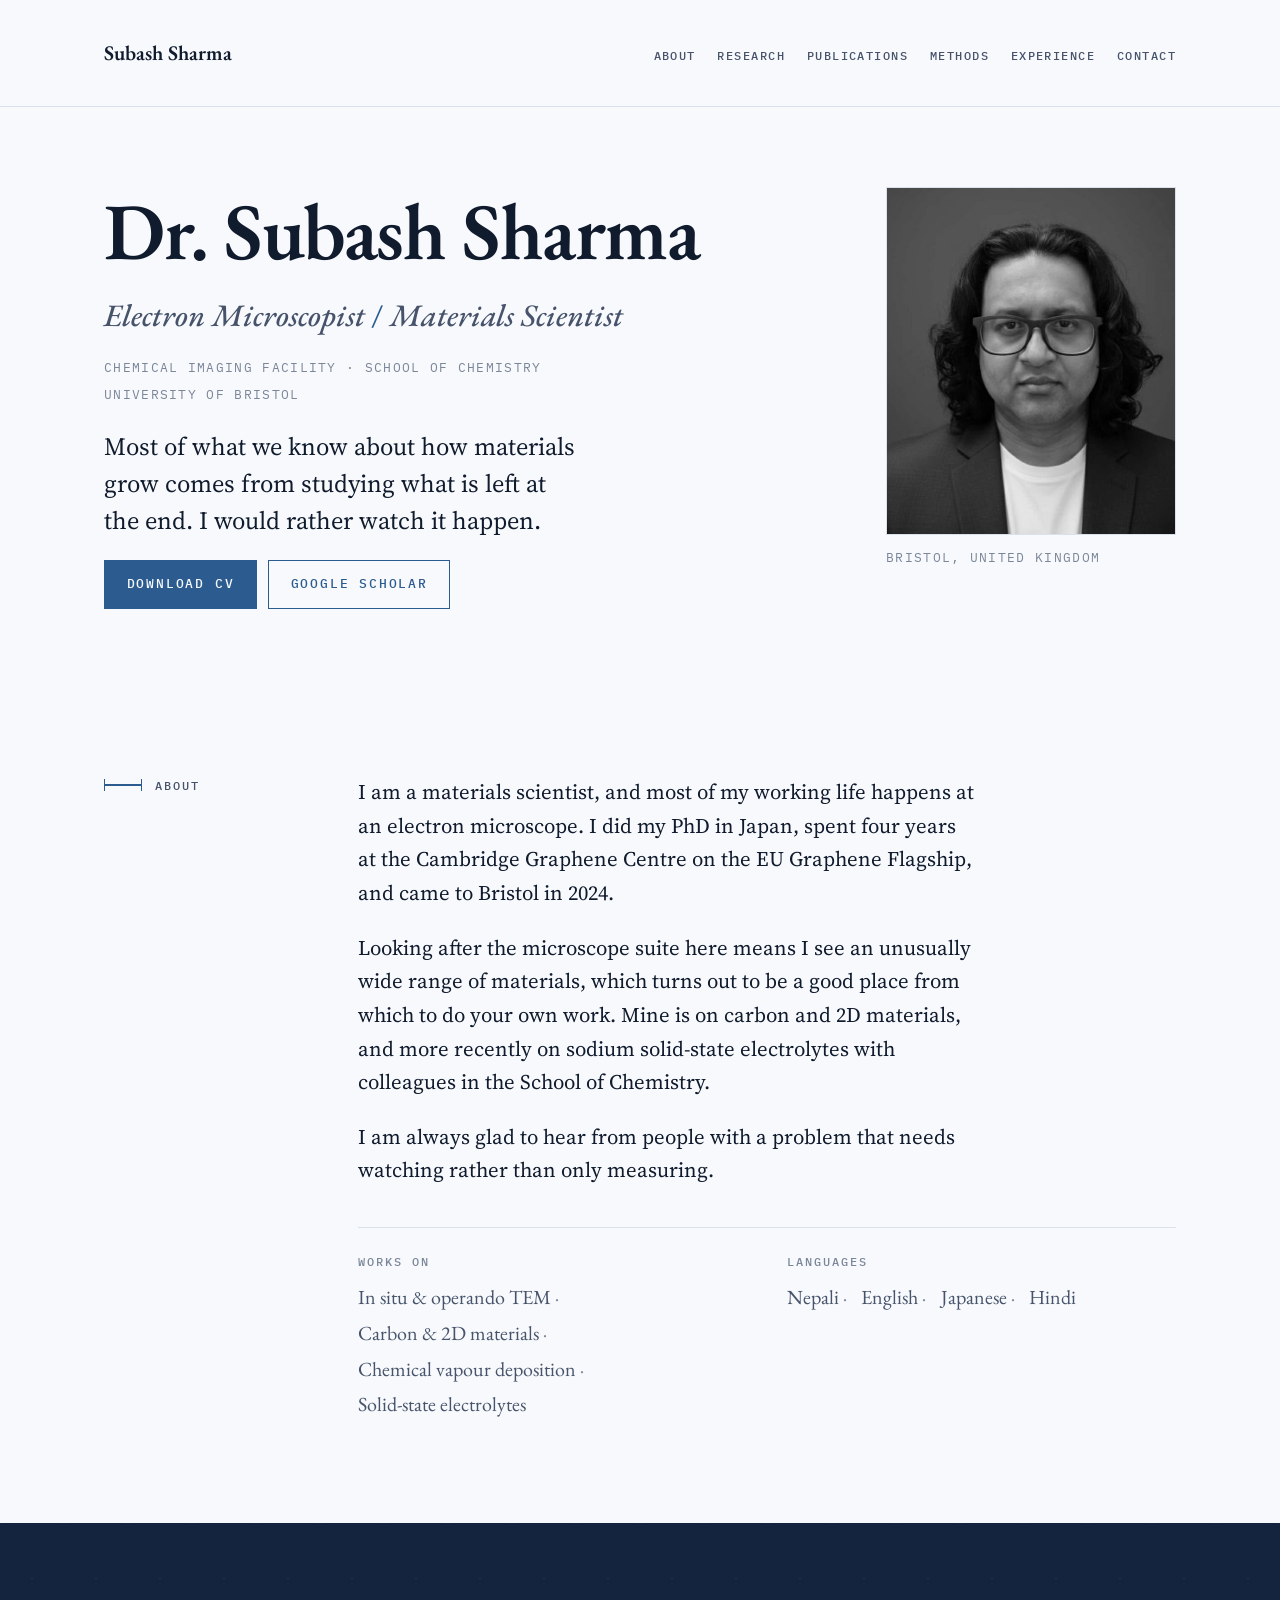
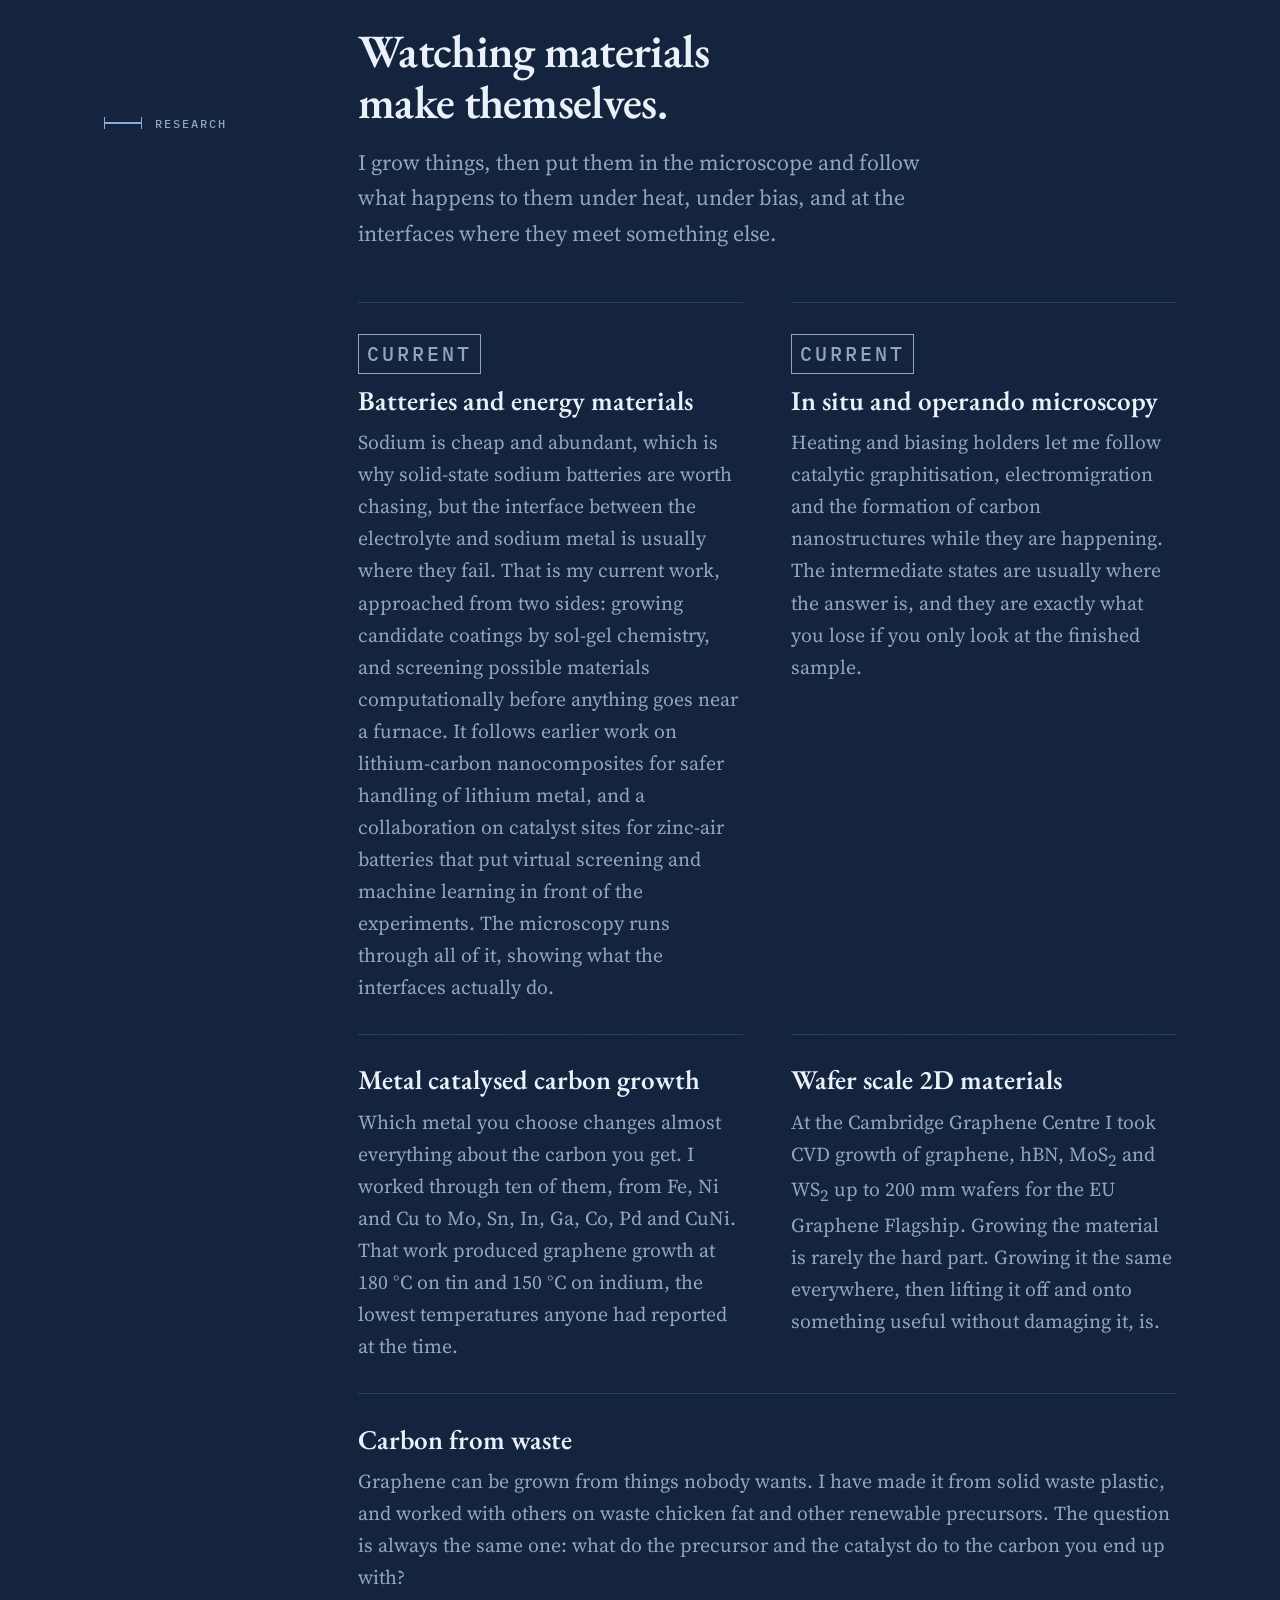
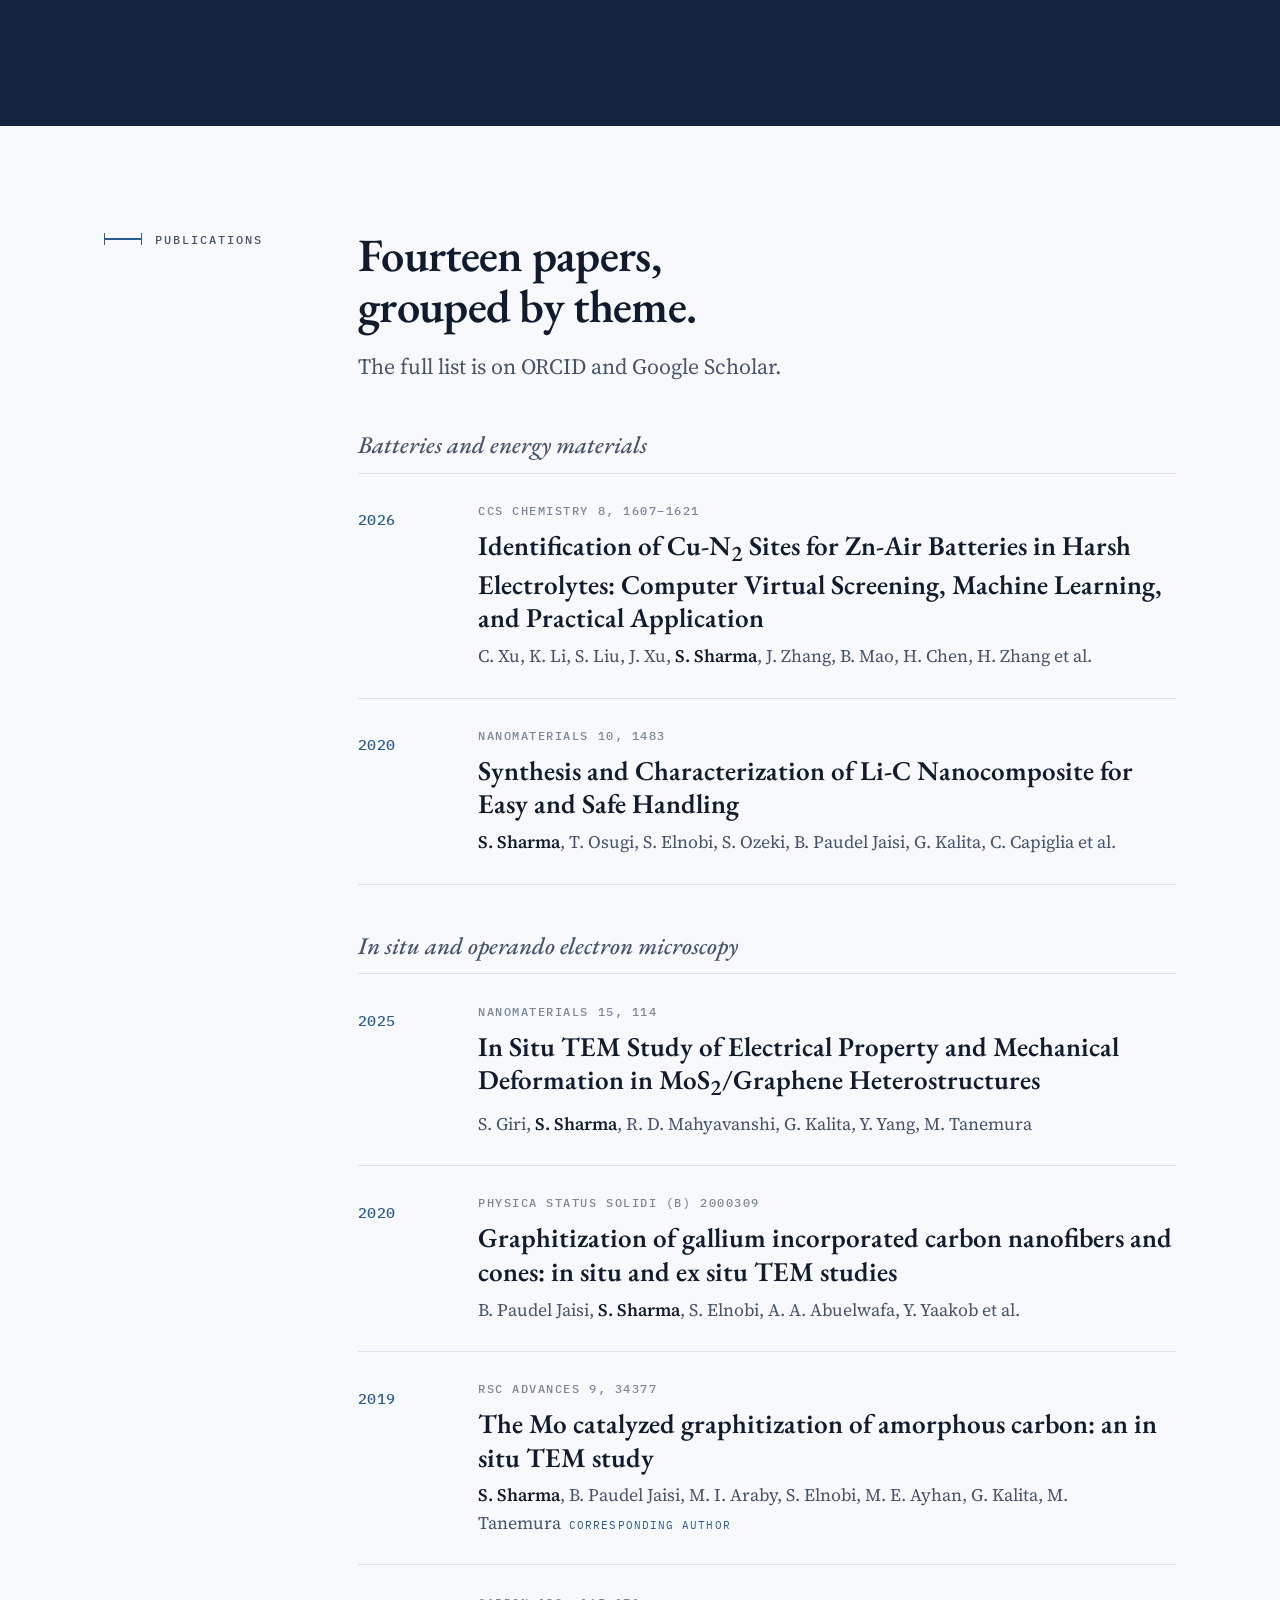
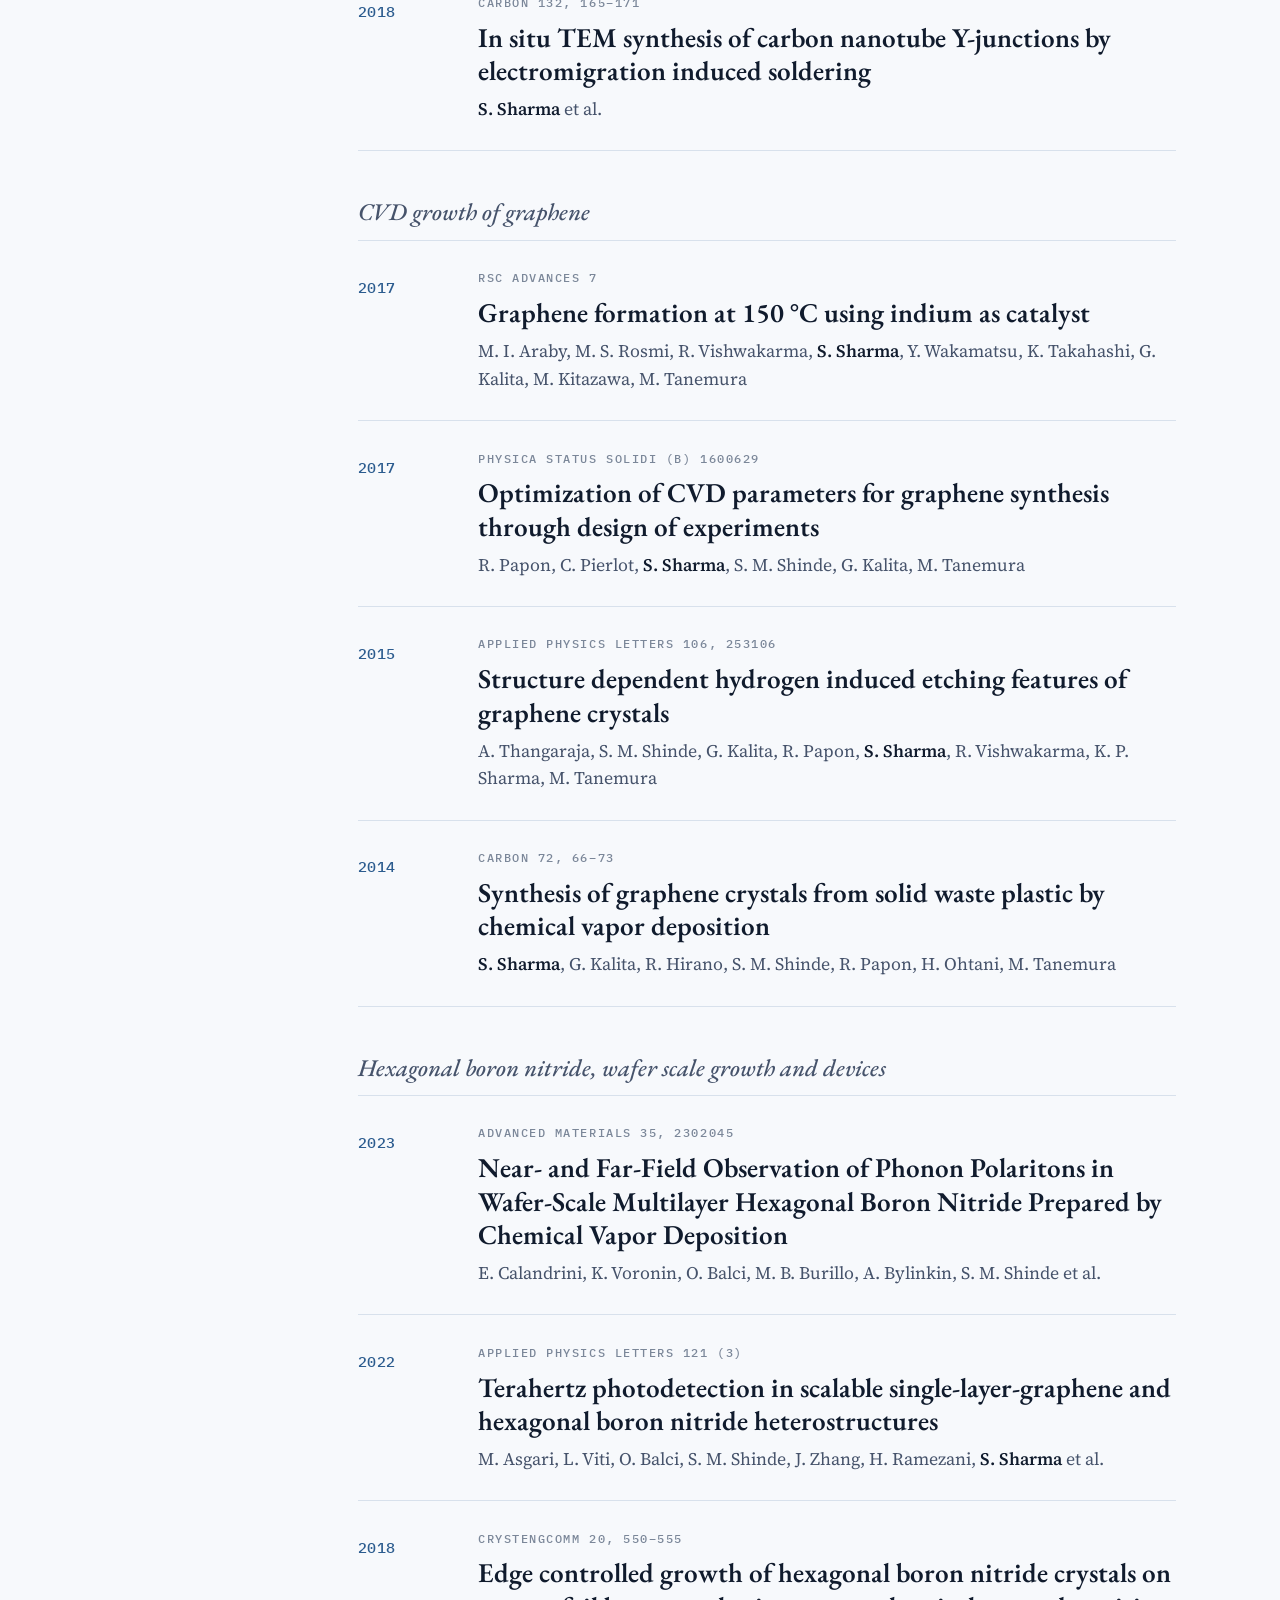
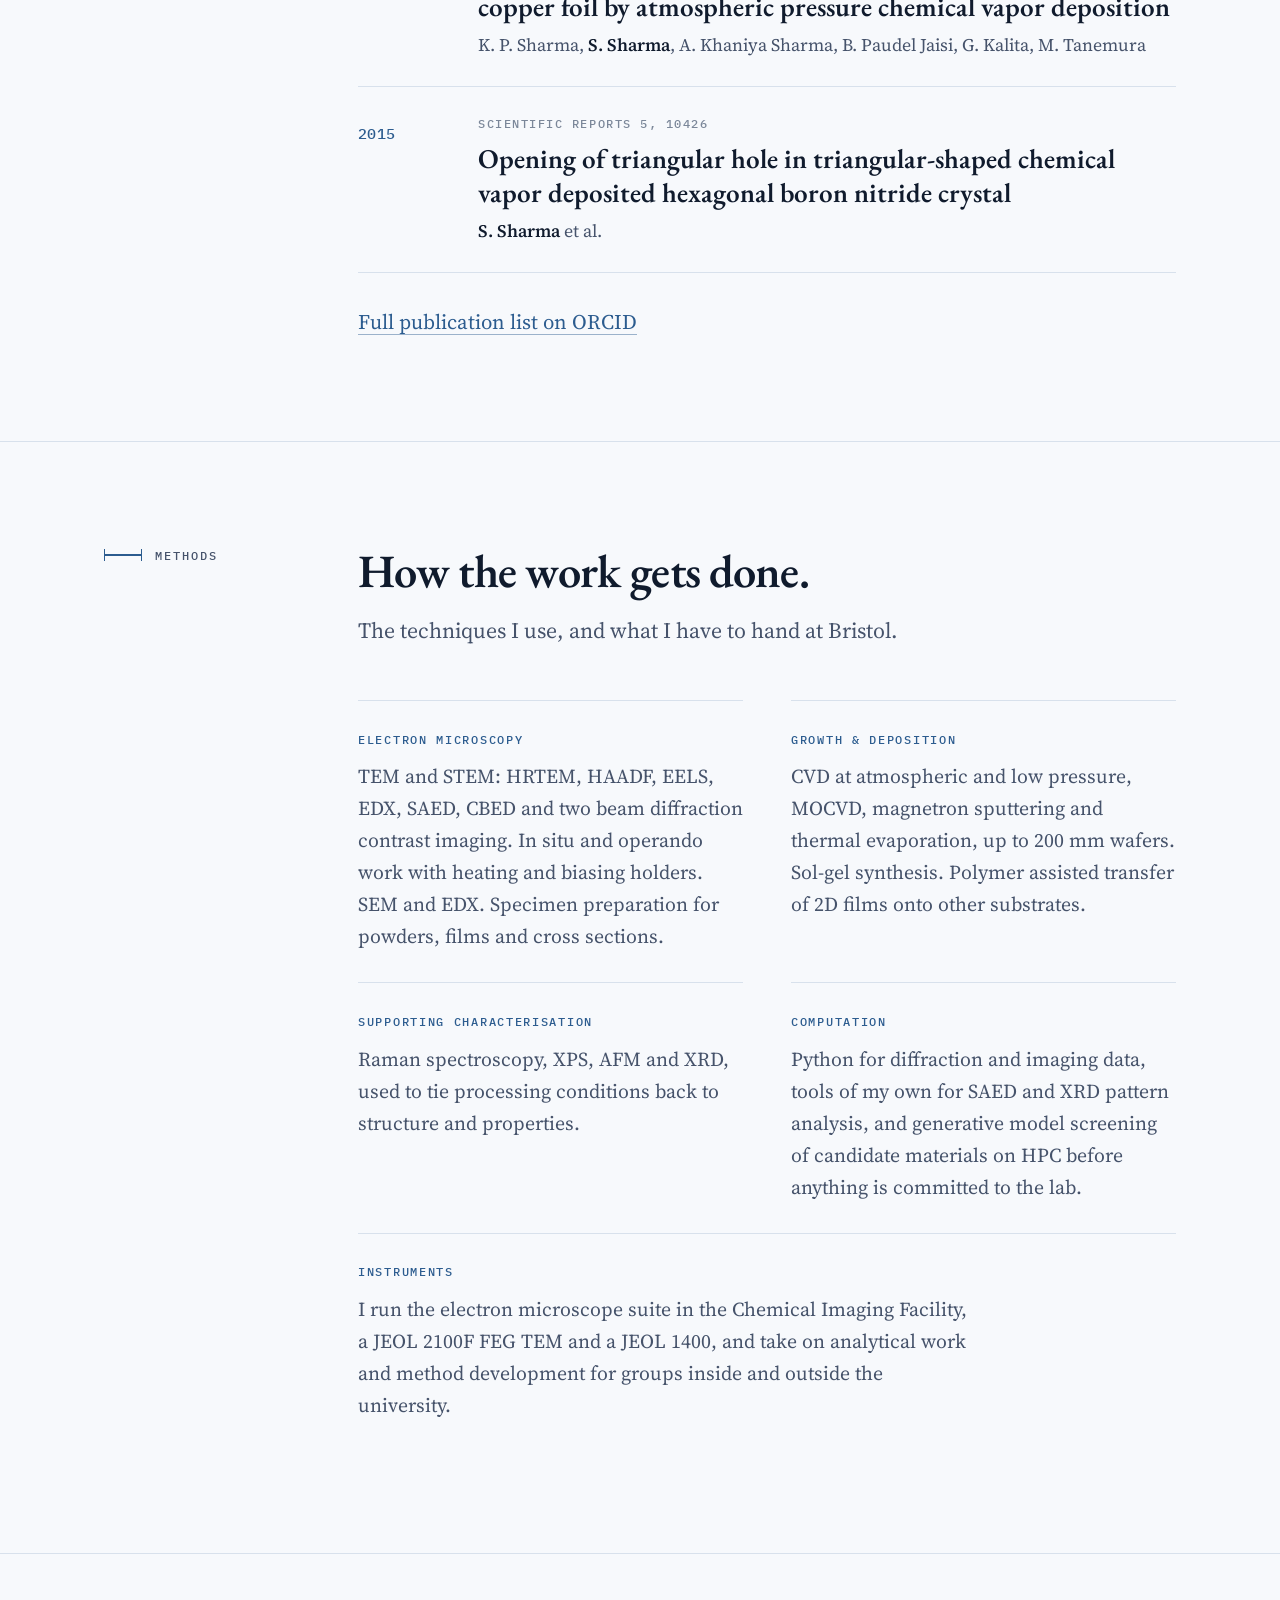
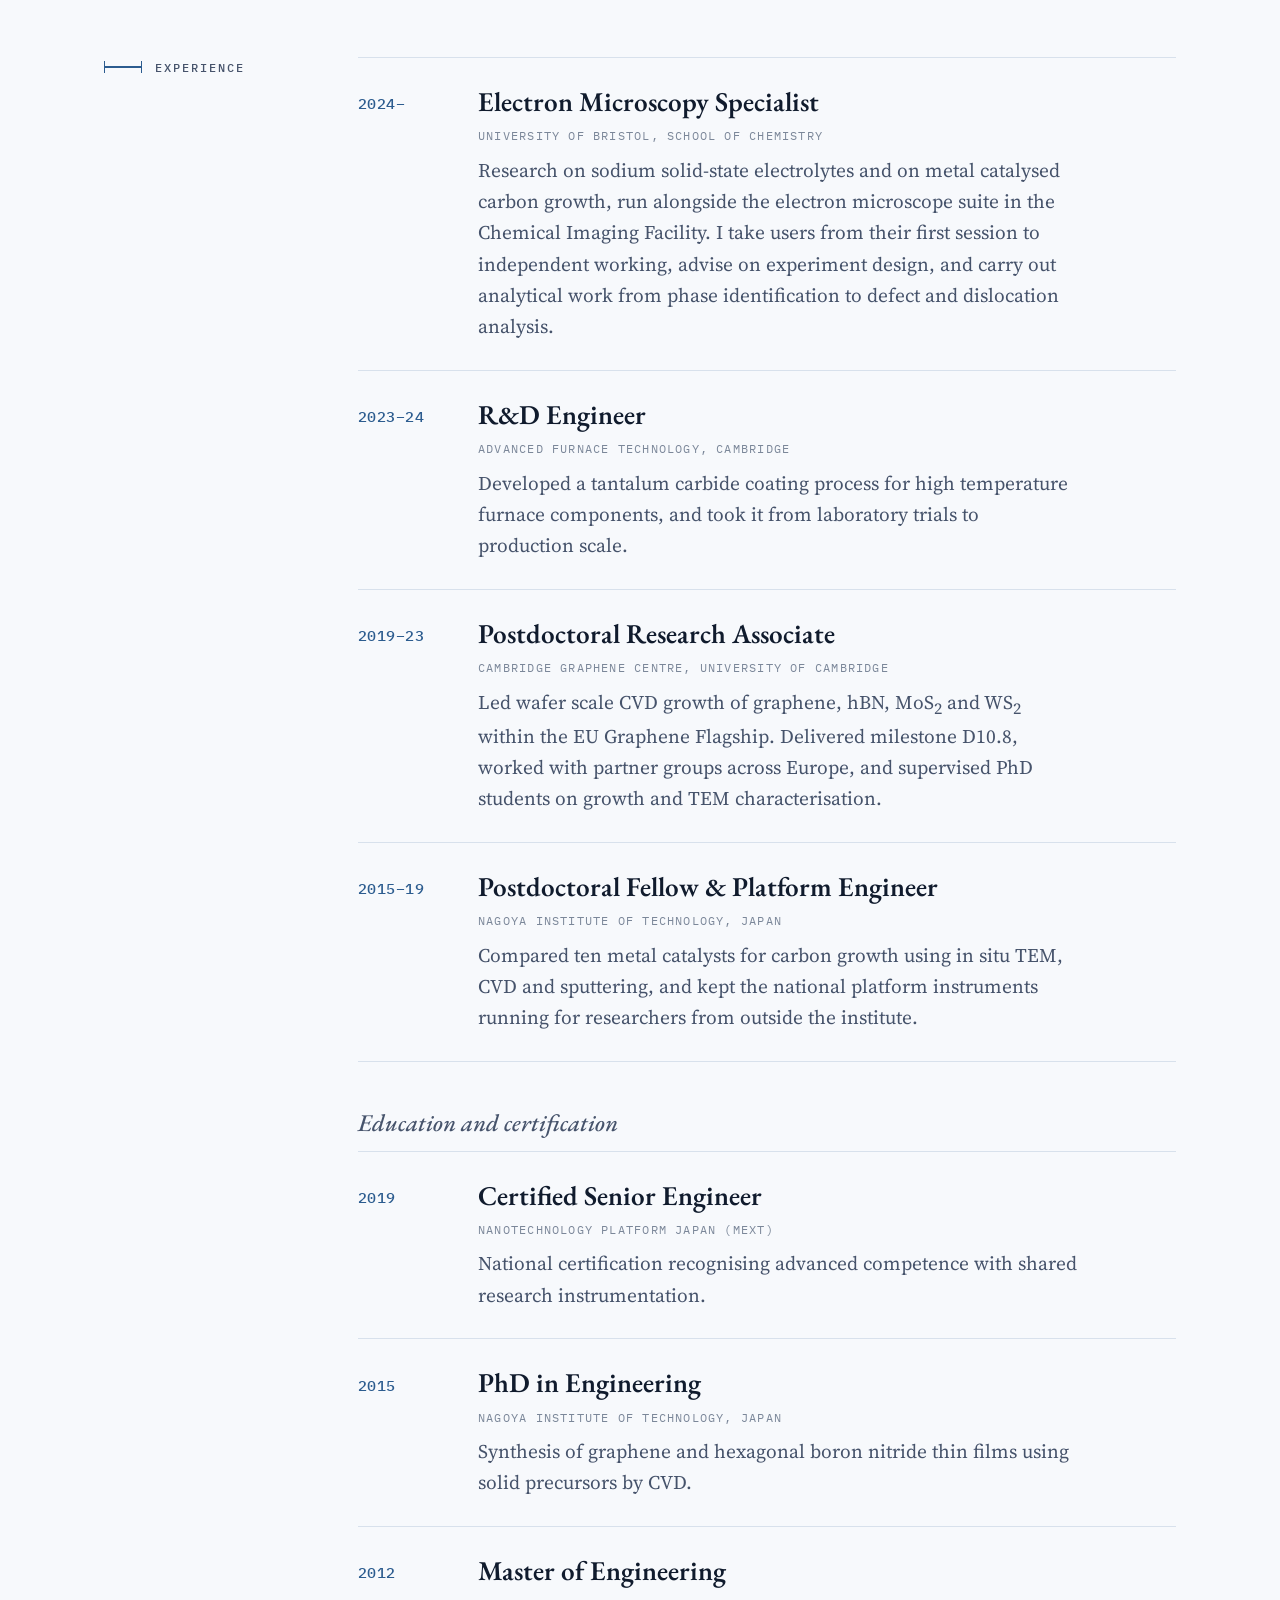
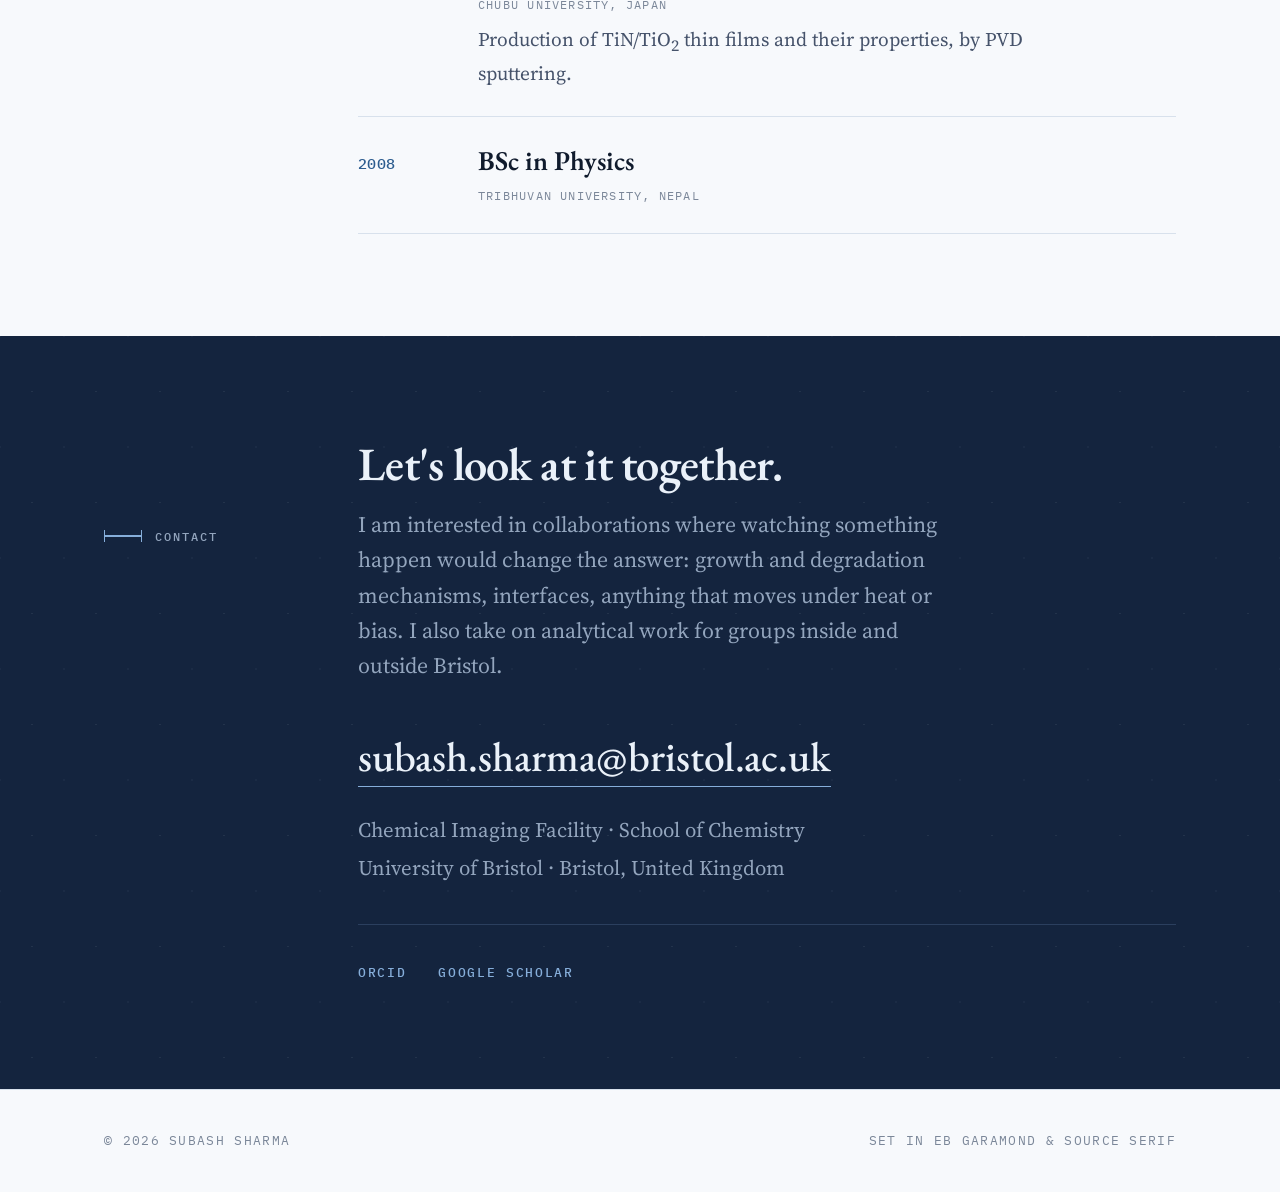
==== commit e8872903: "Add files via upload" ====
--- a/index.html
+++ b/index.html
@@ -4,30 +4,34 @@
 <meta charset="utf-8">
 <meta name="viewport" content="width=device-width, initial-scale=1">
 <title>Dr. Subash Sharma</title>
-<meta name="description" content="Dr Subash Sharma, Electron Microscopy Specialist and materials scientist at the University of Bristol. In-situ and operando TEM, CVD growth of graphene and 2D materials, metal catalysed carbon growth.">
+<meta name="description" content="Dr Subash Sharma, electron microscopist and materials scientist at the University of Bristol. In situ and operando TEM of carbon and 2D materials growth, and sodium solid-state electrolytes.">
 <meta name="author" content="Dr. Subash Sharma">
+<meta name="theme-color" content="#14243e">
 <link rel="canonical" href="https://subashsharma.com/">
 <meta property="og:type" content="website">
 <meta property="og:title" content="Dr. Subash Sharma">
 <meta property="og:url" content="https://subashsharma.com/">
-<meta property="og:description" content="Electron Microscopy Specialist and materials scientist at the University of Bristol.">
+<meta property="og:description" content="Electron microscopist and materials scientist at the University of Bristol. I watch materials form inside the microscope.">
 <link rel="preconnect" href="https://fonts.googleapis.com">
 <link rel="preconnect" href="https://fonts.gstatic.com" crossorigin>
 <link rel="stylesheet" href="https://fonts.googleapis.com/css2?family=EB+Garamond:ital,wght@0,500;0,600;1,400;1,500&family=IBM+Plex+Mono:wght@400;500&family=Source+Serif+4:ital,wght@0,400;0,600;1,400&display=swap">
 <style>
-/* ---------- tokens ---------- */
+/* ============ tokens ============ */
 :root{
-  --paper:#ffffff;
-  --paper-2:#f5f7f8;
-  --ink:#0b0c0d;
-  --graphite:#494d50;
-  --muted:#84898d;
-  --rule:#e4e7e9;
-
-  --inv-bg:#0b0c0d;
-  --inv-fg:#f4f6f6;
-  --inv-muted:#a0a6aa;
-  --inv-rule:#2f3234;
+  --paper:#f7f9fc;
+  --paper-2:#eaf0f7;
+  --ink:#101b2d;
+  --graphite:#46536b;
+  --muted:#7b8799;
+  --rule:#d8e1ec;
+  --accent:#2c5c8f;
+  --topbar-bg:rgba(247,249,252,.93);
+
+  --plate-bg:#14243e;
+  --plate-fg:#eaf1f9;
+  --plate-muted:#93a5bd;
+  --plate-rule:#2b3f5e;
+  --plate-accent:#86aeda;
 
   --display:'EB Garamond','Iowan Old Style','Palatino Linotype',Palatino,Georgia,serif;
   --body:'Source Serif 4','Charter','Iowan Old Style',Georgia,Cambria,'Times New Roman',serif;
@@ -35,36 +39,44 @@
 
   --measure:62ch;
   --gutter:clamp(20px,5vw,64px);
-  --section:clamp(4.5rem,9vw,8rem);
+  --section:clamp(4rem,8vw,7rem);
+  --label-col:190px;
+  --label-gap:clamp(2.5rem,5vw,4rem);
 }
 @media (prefers-color-scheme:dark){
   :root:not([data-theme="light"]){
-    --paper:#0b0c0d;
-    --paper-2:#131516;
-    --ink:#f1f3f3;
-    --graphite:#b8bdc0;
-    --muted:#878c90;
-    --rule:#26292b;
-    --inv-bg:#f1f3f3;
-    --inv-fg:#0b0c0d;
-    --inv-muted:#55595d;
-    --inv-rule:#cfd3d5;
+    --paper:#0c1421;
+    --paper-2:#141f30;
+    --ink:#e8eef6;
+    --graphite:#a8b4c6;
+    --muted:#76829a;
+    --rule:#22304a;
+    --accent:#86aeda;
+    --topbar-bg:rgba(12,20,33,.93);
+    --plate-bg:#e8eef6;
+    --plate-fg:#101b2d;
+    --plate-muted:#5c6a82;
+    --plate-rule:#c3d0e1;
+    --plate-accent:#2c5c8f;
   }
 }
 :root[data-theme="dark"]{
-  --paper:#0b0c0d;
-  --paper-2:#131516;
-  --ink:#f1f3f3;
-  --graphite:#b8bdc0;
-  --muted:#878c90;
-  --rule:#26292b;
-  --inv-bg:#f1f3f3;
-  --inv-fg:#0b0c0d;
-  --inv-muted:#55595d;
-  --inv-rule:#cfd3d5;
-}
-
-/* ---------- base ---------- */
+  --paper:#0c1421;
+  --paper-2:#141f30;
+  --ink:#e8eef6;
+  --graphite:#a8b4c6;
+  --muted:#76829a;
+  --rule:#22304a;
+  --accent:#86aeda;
+  --topbar-bg:rgba(12,20,33,.93);
+  --plate-bg:#e8eef6;
+  --plate-fg:#101b2d;
+  --plate-muted:#5c6a82;
+  --plate-rule:#c3d0e1;
+  --plate-accent:#2c5c8f;
+}
+
+/* ============ base ============ */
 *,*::before,*::after{box-sizing:border-box}
 [hidden]{display:none !important}
 html{-webkit-text-size-adjust:100%;scroll-behavior:smooth}
@@ -73,9 +85,8 @@
   background:var(--paper);
   color:var(--ink);
   font-family:var(--body);
-  font-size:clamp(1.15rem,1.06rem + .4vw,1.35rem);
+  font-size:clamp(1.1rem,1.03rem + .34vw,1.3rem);
   line-height:1.62;
-  font-weight:400;
   -webkit-font-smoothing:antialiased;
 }
 img{max-width:100%;display:block}
@@ -84,229 +95,277 @@
 p{margin:0}
 a{color:inherit}
 
-.wrap{max-width:1120px;margin-inline:auto;padding-inline:var(--gutter)}
+.wrap{max-width:1200px;margin-inline:auto;padding-inline:var(--gutter)}
 .prose{max-width:var(--measure)}
 .prose p + p{margin-top:1em}
 
 .link{
+  color:var(--accent);
   text-decoration:underline;
   text-decoration-thickness:1px;
   text-underline-offset:.22em;
-  text-decoration-color:var(--muted);
+  text-decoration-color:color-mix(in srgb,var(--accent) 45%,transparent);
   transition:text-decoration-color .2s ease;
 }
 .link:hover{text-decoration-color:currentColor}
 a:focus-visible,button:focus-visible{
-  outline:2px solid currentColor;
+  outline:2px solid var(--accent);
   outline-offset:3px;
-  border-radius:1px;
-}
-
-/* ---------- scale-bar section marker ---------- */
-.marker{display:flex;align-items:center;gap:.85rem;margin-bottom:1.9rem}
-.marker .bar{position:relative;width:42px;height:2px;background:currentColor;flex:none;opacity:.85}
+  border-radius:2px;
+}
+
+/* ============ section marker (TEM scale bar) ============ */
+.marker{display:flex;align-items:center;gap:.8rem}
+.marker .bar{position:relative;width:38px;height:2px;flex:none;background:var(--accent)}
 .marker .bar::before,.marker .bar::after{
-  content:"";position:absolute;top:-5px;width:1px;height:12px;background:currentColor;
+  content:"";position:absolute;top:-5px;width:1px;height:12px;background:var(--accent);
 }
 .marker .bar::before{left:0}
 .marker .bar::after{right:0}
 .marker span{
-  font-family:var(--mono);font-size:.82rem;font-weight:500;
-  letter-spacing:.18em;text-transform:uppercase;color:var(--graphite);
-}
+  font-family:var(--mono);font-size:.78rem;font-weight:500;
+  letter-spacing:.16em;text-transform:uppercase;color:var(--graphite);
+}
+.invert .marker .bar,.invert .marker .bar::before,.invert .marker .bar::after{background:var(--plate-accent)}
+.invert .marker span{color:var(--plate-muted)}
 
 .meta{
-  font-family:var(--mono);font-size:.84rem;letter-spacing:.1em;
+  font-family:var(--mono);font-size:.82rem;letter-spacing:.1em;
   text-transform:uppercase;color:var(--muted);line-height:1.7;
 }
-
-/* ---------- top bar ---------- */
+.invert .meta{color:var(--plate-muted)}
+
+/* ============ top bar ============ */
 .topbar{
-  position:sticky;top:0;z-index:20;
-  background:var(--paper);
+  position:sticky;top:0;z-index:30;
+  background:var(--topbar-bg);
+  -webkit-backdrop-filter:blur(10px);
+  backdrop-filter:blur(10px);
   border-bottom:1px solid var(--rule);
 }
 .topbar .wrap{
   display:flex;flex-wrap:wrap;align-items:baseline;
-  gap:.5rem 1.75rem;padding-block:1rem;
+  gap:.5rem 1.75rem;padding-block:.95rem;
 }
 .brand{
-  font-family:var(--display);font-size:1.35rem;font-weight:600;
-  letter-spacing:.01em;text-decoration:none;white-space:nowrap;
-}
-.topnav{
-  display:flex;flex-wrap:wrap;gap:.4rem 1.4rem;
-  margin-left:auto;list-style:none;padding:0;
-}
+  font-family:var(--display);font-size:1.3rem;font-weight:600;
+  text-decoration:none;white-space:nowrap;
+}
+.topnav{display:flex;flex-wrap:wrap;gap:.4rem 1.35rem;margin-left:auto;list-style:none;padding:0}
 .topnav a{
-  font-family:var(--mono);font-size:.8rem;font-weight:500;
+  font-family:var(--mono);font-size:.76rem;font-weight:500;
   letter-spacing:.12em;text-transform:uppercase;color:var(--graphite);
   text-decoration:none;padding-block:3px;
   border-bottom:1px solid transparent;
   transition:color .2s ease,border-color .2s ease;
 }
-.topnav a:hover{color:var(--ink);border-bottom-color:var(--ink)}
-
-/* ---------- sections ---------- */
+.topnav a:hover{color:var(--accent);border-bottom-color:var(--accent)}
+
+/* ============ sections ============ */
 section{scroll-margin-top:5rem}
 .band{padding-block:var(--section)}
 .band + .band{border-top:1px solid var(--rule)}
-.invert{background:var(--inv-bg);color:var(--inv-fg);border-top:0 !important}
+
+.invert{
+  position:relative;overflow:hidden;
+  background:var(--plate-bg);color:var(--plate-fg);
+  border-top:0 !important;
+}
 .invert + .band{border-top:0}
-.invert .marker span,.invert .meta{color:var(--inv-muted)}
-
-/* ---------- masthead ---------- */
-.masthead{padding-block:clamp(3rem,8vw,5.5rem) clamp(3rem,6vw,4.5rem)}
+/* faint hexagonal spot lattice: a graphene diffraction pattern */
+.invert::before{
+  content:"";position:absolute;inset:0;pointer-events:none;
+  background-image:
+    radial-gradient(circle,currentColor .9px,transparent 1.1px),
+    radial-gradient(circle,currentColor .9px,transparent 1.1px);
+  background-size:64px 111px,64px 111px;
+  background-position:0 0,32px 55.5px;
+  opacity:.07;
+}
+.invert > .wrap{position:relative;z-index:1}
+
+.frame-grid{display:grid;grid-template-columns:1fr;gap:1.75rem}
+@media (min-width:900px){
+  .frame-grid{grid-template-columns:var(--label-col) minmax(0,1fr);gap:var(--label-gap)}
+  .frame-grid > .col-label{position:sticky;top:5.5rem;align-self:start}
+}
+
+/* ============ masthead ============ */
+.masthead{padding-block:clamp(3rem,7vw,5rem) clamp(2.75rem,5vw,4rem)}
 .masthead .grid{
   display:grid;gap:clamp(2rem,5vw,3.5rem);
-  grid-template-columns:1fr;
-  grid-template-areas:"photo" "id";
-  align-items:start;
+  grid-template-columns:1fr;grid-template-areas:"photo" "id";align-items:start;
 }
 @media (min-width:840px){
   .masthead .grid{
-    grid-template-columns:minmax(0,1fr) 300px;
+    grid-template-columns:minmax(0,1fr) 290px;
     grid-template-areas:"id photo";
     gap:clamp(2.5rem,5vw,4.5rem);
   }
 }
-.id{grid-area:id;display:flex;flex-direction:column;align-items:flex-start;gap:1.4rem}
-.photo{grid-area:photo;margin:0;max-width:340px}
-
-h1{font-size:clamp(3rem,9vw,5.25rem);letter-spacing:-.018em}
+.id{grid-area:id;display:flex;flex-direction:column;align-items:flex-start;gap:1.35rem}
+.photo{grid-area:photo;margin:0;max-width:330px}
+
+h1{font-size:clamp(2.9rem,8.5vw,5rem);letter-spacing:-.018em}
 .role{
   font-family:var(--display);font-style:italic;font-weight:500;
-  font-size:clamp(1.5rem,3.6vw,2.05rem);line-height:1.25;color:var(--graphite);
-  text-wrap:balance;max-width:20ch;
-}
-.role .slash{color:var(--muted);font-style:normal;padding-inline:.15em}
-.affil{display:flex;flex-direction:column;gap:.35rem}
-.intro{font-size:clamp(1.3rem,1.15rem + .6vw,1.6rem);line-height:1.5;max-width:34ch}
-
-.frame{
+  font-size:clamp(1.45rem,3.4vw,1.95rem);line-height:1.25;color:var(--graphite);
+  text-wrap:balance;max-width:34ch;
+}
+.role .slash{color:var(--accent);font-style:normal;padding-inline:.2em}
+@media (min-width:600px){.role .r{white-space:nowrap}}
+.affil{display:flex;flex-direction:column;gap:.3rem}
+.intro{font-size:clamp(1.25rem,1.1rem + .55vw,1.55rem);line-height:1.5;max-width:40ch}
+
+.pframe{
   position:relative;aspect-ratio:5/6;overflow:hidden;
   background:var(--paper-2);border:1px solid var(--rule);
 }
-.frame::after{
+.pframe::after{
   content:"SS";position:absolute;inset:0;display:grid;place-items:center;
   font-family:var(--mono);font-size:2rem;letter-spacing:.25em;
   text-indent:.25em;color:var(--muted);
 }
-.frame img{
+.pframe img{
   position:relative;z-index:1;width:100%;height:100%;
-  object-fit:cover;filter:grayscale(1) contrast(1.06);
-}
-.photo figcaption{margin-top:.8rem}
-
+  object-fit:cover;filter:grayscale(1) contrast(1.05);
+}
+.photo figcaption{margin-top:.75rem}
+
+.cta-row{display:flex;flex-wrap:wrap;gap:.7rem}
 .cta{
   display:inline-flex;align-items:center;gap:.55rem;
-  font-family:var(--mono);font-size:.84rem;font-weight:500;
+  font-family:var(--mono);font-size:.8rem;font-weight:500;
   letter-spacing:.14em;text-transform:uppercase;text-decoration:none;
-  border:1px solid var(--ink);padding:.85rem 1.4rem;
+  color:var(--accent);border:1px solid var(--accent);padding:.8rem 1.35rem;
   transition:background .2s ease,color .2s ease;
 }
-.cta:hover{background:var(--ink);color:var(--paper)}
-
-/* ---------- tag lines (keywords, languages) ---------- */
-.tagline{
+.cta:hover{background:var(--accent);color:var(--paper)}
+.cta.primary{background:var(--accent);color:var(--paper)}
+.cta.primary:hover{background:transparent;color:var(--accent)}
+
+/* ============ tag lines ============ */
+.taglines{
+  display:grid;gap:1.5rem;grid-template-columns:1fr;
   margin-top:2.5rem;padding-top:1.5rem;border-top:1px solid var(--rule);
-  display:flex;flex-wrap:wrap;gap:.5rem 1.1rem;align-items:baseline;
-}
+}
+@media (min-width:720px){.taglines{grid-template-columns:1fr 1fr;gap:2.5rem}}
+.tagline{margin:0}
 .tagline dt{
-  font-family:var(--mono);font-size:.82rem;font-weight:500;letter-spacing:.16em;
-  text-transform:uppercase;color:var(--muted);min-width:7.5rem;
-}
-.tagline dd{margin:0;font-family:var(--display);font-size:1.3rem;color:var(--graphite)}
-.tagline dd + dd::before{content:"·";margin-right:1.1rem;color:var(--muted)}
-
-/* ---------- label/content rows ---------- */
+  font-family:var(--mono);font-size:.76rem;font-weight:500;letter-spacing:.16em;
+  text-transform:uppercase;color:var(--muted);margin-bottom:.6rem;
+}
+.tagline dd{
+  margin:0;display:flex;flex-wrap:wrap;gap:.2rem .9rem;
+  font-family:var(--display);font-size:1.25rem;color:var(--graphite);
+}
+.tagline dd span:not(:last-child)::after{content:" ·";color:var(--muted)}
+
+/* ============ rows ============ */
 .rows{margin:0;padding:0;list-style:none;border-top:1px solid var(--rule)}
 .rows > li{
-  display:grid;gap:.4rem 2.5rem;
-  grid-template-columns:1fr;
-  padding-block:1.9rem;
-  border-bottom:1px solid var(--rule);
-}
-@media (min-width:680px){
-  .rows > li{grid-template-columns:6rem minmax(0,1fr)}
-  .rows.wide > li{grid-template-columns:12rem minmax(0,1fr)}
-}
-.year,.spec-label{
-  font-family:var(--mono);font-size:.95rem;font-weight:500;letter-spacing:.04em;
-  color:var(--muted);font-variant-numeric:tabular-nums;padding-top:.4rem;
-}
-.spec-label{font-size:.82rem;letter-spacing:.14em;text-transform:uppercase;line-height:1.6}
+  display:grid;gap:.35rem 2rem;grid-template-columns:1fr;
+  padding-block:1.7rem;border-bottom:1px solid var(--rule);
+}
+@media (min-width:620px){.rows > li{grid-template-columns:5.5rem minmax(0,1fr)}}
+.year{
+  font-family:var(--mono);font-size:.92rem;font-weight:500;letter-spacing:.03em;
+  color:var(--accent);font-variant-numeric:tabular-nums;padding-top:.45rem;
+}
 .row-title{
-  font-family:var(--display);font-size:clamp(1.45rem,2.6vw,1.8rem);
-  line-height:1.22;margin:0;text-wrap:pretty;max-width:46ch;
+  font-family:var(--display);font-size:clamp(1.4rem,2.4vw,1.7rem);
+  line-height:1.22;margin:0;text-wrap:pretty;
 }
 .row-org{
-  font-family:var(--mono);font-size:.8rem;letter-spacing:.1em;text-transform:uppercase;
+  font-family:var(--mono);font-size:.76rem;letter-spacing:.1em;text-transform:uppercase;
   color:var(--muted);margin-top:.5rem;
 }
-.row-sub{color:var(--graphite);font-size:.94em;margin-top:.55rem;max-width:60ch}
-.spec-body{color:var(--graphite);font-size:.96em;max-width:58ch}
+.row-sub{color:var(--graphite);font-size:.93em;margin-top:.55rem;max-width:60ch}
 .venue{
-  font-family:var(--mono);font-size:.78rem;font-weight:500;letter-spacing:.14em;
-  text-transform:uppercase;color:var(--muted);margin-bottom:.6rem;
-}
-.authors{color:var(--graphite);font-size:.86em;margin-top:.6rem;line-height:1.55;max-width:62ch}
+  font-family:var(--mono);font-size:.74rem;font-weight:500;letter-spacing:.13em;
+  text-transform:uppercase;color:var(--muted);margin-bottom:.55rem;
+}
+.authors{color:var(--graphite);font-size:.85em;margin-top:.55rem;line-height:1.55}
 .authors .me{color:var(--ink);font-weight:600}
 .corr{
-  font-family:var(--mono);font-size:.7rem;letter-spacing:.12em;text-transform:uppercase;
-  color:var(--muted);margin-left:.5rem;white-space:nowrap;
-}
-
-/* publication theme groups */
+  font-family:var(--mono);font-size:.68rem;letter-spacing:.1em;text-transform:uppercase;
+  color:var(--accent);margin-left:.5rem;white-space:nowrap;
+}
+
 .group{
   font-family:var(--display);font-style:italic;font-weight:500;
-  font-size:clamp(1.3rem,2.4vw,1.6rem);color:var(--graphite);
-  margin-top:clamp(2.5rem,5vw,3.5rem);margin-bottom:1rem;
-}
-.group:first-of-type{margin-top:clamp(2.5rem,5vw,4rem)}
-
-/* ---------- lede pairs ---------- */
-.lede{font-size:clamp(2.1rem,5.2vw,3.1rem);letter-spacing:-.015em;max-width:16ch}
-.lede-body{margin-top:1.2rem;max-width:52ch;color:var(--graphite);font-size:1.08em}
-.invert .lede-body{color:var(--inv-muted)}
-
+  font-size:clamp(1.25rem,2.2vw,1.5rem);color:var(--graphite);
+  margin-top:clamp(2.25rem,4vw,3rem);margin-bottom:.9rem;
+}
+
+/* ============ ledes ============ */
+.lede{font-size:clamp(2rem,4.6vw,2.9rem);letter-spacing:-.015em;max-width:19ch}
+.lede-body{margin-top:1.1rem;max-width:54ch;color:var(--graphite);font-size:1.05em}
+.invert .lede-body{color:var(--plate-muted)}
+
+/* ============ entry grid ============ */
 .entries{
-  margin-top:clamp(2.5rem,5vw,4rem);
-  display:grid;gap:0;border-top:1px solid var(--rule);
-}
-.invert .entries,.invert .entry{border-color:var(--inv-rule)}
-.entry{padding-block:2.4rem;border-bottom:1px solid var(--rule)}
-.entry h3{font-size:clamp(1.65rem,3.2vw,2.05rem);margin-bottom:.8rem}
-.entry p{color:var(--graphite);max-width:60ch}
-.invert .entry p{color:var(--inv-muted)}
-
-/* ---------- contact ---------- */
-.contact-grid{margin-top:clamp(2.5rem,5vw,3.5rem)}
+  margin-top:clamp(2.25rem,4vw,3.25rem);
+  display:grid;grid-template-columns:1fr;column-gap:3rem;
+}
+@media (min-width:760px){
+  .entries{grid-template-columns:1fr 1fr}
+  .entries > .entry:last-child{grid-column:1 / -1}
+}
+.entry{padding-block:1.9rem;border-top:1px solid var(--rule)}
+.invert .entry{border-top-color:var(--plate-rule)}
+.entry h3{font-size:clamp(1.4rem,2.6vw,1.7rem);margin-bottom:.7rem}
+.entry p{color:var(--graphite);font-size:.95em}
+.invert .entry p{color:var(--plate-muted)}
+.tag{
+  display:inline-block;font-family:var(--mono);font-size:.66rem;font-weight:500;
+  letter-spacing:.15em;text-transform:uppercase;color:var(--accent);
+  border:1px solid currentColor;padding:.18rem .5rem;margin-bottom:.8rem;
+}
+.invert .tag{color:var(--plate-accent)}
+
+/* ============ methods grid ============ */
+.specs{list-style:none;margin:clamp(2.25rem,4vw,3.25rem) 0 0;padding:0;
+  display:grid;grid-template-columns:1fr;column-gap:3rem}
+@media (min-width:760px){
+  .specs{grid-template-columns:1fr 1fr}
+  .specs > li:last-child{grid-column:1 / -1}
+}
+.specs > li{padding-block:1.8rem;border-top:1px solid var(--rule)}
+.spec-label{
+  font-family:var(--mono);font-size:.76rem;font-weight:500;letter-spacing:.14em;
+  text-transform:uppercase;color:var(--accent);margin-bottom:.75rem;
+}
+.spec-body{color:var(--graphite);font-size:.95em;max-width:62ch}
+
+/* ============ contact ============ */
+.contact-grid{margin-top:clamp(2.25rem,4vw,3rem)}
 .mail{
-  font-family:var(--display);font-size:clamp(1.75rem,5.5vw,2.85rem);font-weight:500;
+  font-family:var(--display);font-size:clamp(1.6rem,4.8vw,2.6rem);font-weight:500;
   line-height:1.2;text-decoration:none;display:inline-block;
-  border-bottom:1px solid var(--inv-rule);padding-bottom:.1em;
-  transition:border-color .2s ease;word-break:break-word;
-}
-.mail:hover{border-bottom-color:var(--inv-fg)}
-.address{font-style:normal;color:var(--inv-muted);line-height:1.85;margin-top:1.6rem}
+  border-bottom:1px solid var(--plate-accent);padding-bottom:.1em;
+  transition:color .2s ease,border-color .2s ease;word-break:break-word;
+}
+.mail:hover{color:var(--plate-accent)}
+.address{font-style:normal;color:var(--plate-muted);line-height:1.85;margin-top:1.5rem}
 .elsewhere{
-  display:flex;flex-wrap:wrap;gap:.7rem 2.25rem;list-style:none;padding:0;
-  margin:2.5rem 0 0;padding-top:1.9rem;border-top:1px solid var(--inv-rule);
+  display:flex;flex-wrap:wrap;gap:.7rem 2rem;list-style:none;padding:1.75rem 0 0;
+  margin:2.25rem 0 0;border-top:1px solid var(--plate-rule);
 }
 .elsewhere a{
-  font-family:var(--mono);font-size:.84rem;font-weight:500;
-  letter-spacing:.14em;text-transform:uppercase;text-decoration:none;
-  border-bottom:1px solid var(--inv-rule);padding-bottom:.3rem;
+  font-family:var(--mono);font-size:.8rem;font-weight:500;
+  letter-spacing:.13em;text-transform:uppercase;text-decoration:none;
+  color:var(--plate-accent);
+  border-bottom:1px solid transparent;padding-bottom:.3rem;
   transition:border-color .2s ease;
 }
-.elsewhere a:hover{border-bottom-color:var(--inv-fg)}
-
-/* ---------- footer ---------- */
-footer{border-top:1px solid var(--rule);padding-block:3rem}
+.elsewhere a:hover{border-bottom-color:var(--plate-accent)}
+
+/* ============ footer ============ */
+footer{border-top:1px solid var(--rule);padding-block:2.5rem}
 .colophon{display:flex;flex-wrap:wrap;gap:.6rem 2rem;justify-content:space-between}
 
-/* ---------- entrance ---------- */
+/* ============ entrance ============ */
 @keyframes rise{from{opacity:0;transform:translateY(10px)}to{opacity:1;transform:none}}
 .id > *{animation:rise .7s cubic-bezier(.2,.7,.3,1) backwards}
 .id > *:nth-child(2){animation-delay:.06s}
@@ -329,9 +388,9 @@
     <ul class="topnav">
       <li><a href="#about">About</a></li>
       <li><a href="#research">Research</a></li>
-      <li><a href="#capability">Capability</a></li>
+      <li><a href="#publications">Publications</a></li>
+      <li><a href="#methods">Methods</a></li>
       <li><a href="#experience">Experience</a></li>
-      <li><a href="#publications">Publications</a></li>
       <li><a href="#contact">Contact</a></li>
     </ul>
   </div>
@@ -339,320 +398,380 @@
 
 <main id="top">
 
-  <!-- ============ MASTHEAD ============ -->
-  <section class="masthead" id="about">
+  <!-- ======== MASTHEAD ======== -->
+  <section class="masthead">
     <div class="wrap">
       <div class="grid">
-
         <div class="id">
           <h1>Dr. Subash Sharma</h1>
-          <p class="role">Electron Microscopy Specialist<span class="slash">/</span>Materials Scientist</p>
+          <p class="role"><span class="r">Electron Microscopist</span><span class="slash">/</span><span class="r">Materials Scientist</span></p>
           <div class="affil">
             <span class="meta">Chemical Imaging Facility · School of Chemistry</span>
             <span class="meta">University of Bristol</span>
           </div>
-          <p class="intro">I grow graphene, hexagonal boron nitride and transition metal dichalcogenides by CVD, and watch how they form and change inside the microscope.</p>
-          <a class="cta" href="Subash_Sharma_CV.pdf" target="_blank" rel="noopener">Download CV</a>
+          <p class="intro">Most of what we know about how materials grow comes from studying what is left at the end. I would rather watch it happen.</p>
+          <div class="cta-row">
+            <a class="cta primary" href="Subash_Sharma_CV.pdf" target="_blank" rel="noopener">Download CV</a>
+            <a class="cta" href="https://scholar.google.co.uk/citations?user=H519B1AAAAAJ&amp;hl=en" target="_blank" rel="noopener">Google Scholar</a>
+          </div>
         </div>
 
         <figure class="photo">
-          <div class="frame">
+          <div class="pframe">
             <img src="profile.jpg" alt="Subash Sharma" width="520" height="624">
           </div>
           <figcaption class="meta">Bristol, United Kingdom</figcaption>
         </figure>
-
       </div>
     </div>
   </section>
 
-  <!-- ============ ABOUT ============ -->
-  <section class="band">
-    <div class="wrap">
-      <div class="marker"><span class="bar"></span><span>About</span></div>
-      <div class="prose">
-        <p>I am a materials scientist and electron microscopist with research experience in Japan, Cambridge and Bristol. My work centres on growing graphene, hexagonal boron nitride and transition metal dichalcogenides by chemical vapour deposition, and on following how these materials form and change inside the microscope using in situ and operando TEM.</p>
-        <p>I now manage the electron microscope suite in the Chemical Imaging Facility at the University of Bristol, where I combine facility work, user training and analytical service with my own experiments on metal catalysed carbon growth.</p>
-      </div>
-
-      <dl class="tagline">
-        <dt>Keywords</dt>
-        <dd>In situ &amp; operando TEM</dd>
-        <dd>Carbon &amp; 2D materials</dd>
-        <dd>Chemical vapour deposition</dd>
-        <dd>Catalysis</dd>
-      </dl>
-
-      <dl class="tagline">
-        <dt>Languages</dt>
-        <dd>Nepali</dd>
-        <dd>English</dd>
-        <dd>Japanese</dd>
-        <dd>Hindi</dd>
-      </dl>
-    </div>
-  </section>
-
-  <!-- ============ RESEARCH (inverted plate) ============ -->
-  <section class="band invert" id="research">
-    <div class="wrap">
-      <div class="marker"><span class="bar"></span><span>Research</span></div>
-      <h2 class="lede">From synthesis to mechanism.</h2>
-      <p class="lede-body">My work connects the preparation of materials with direct observation of their growth, structural evolution and response to heat or electrical bias.</p>
-
-      <div class="entries">
-        <article class="entry">
-          <h3>In situ and operando microscopy</h3>
-          <p>I use heating and biasing holders in the TEM to follow catalytic graphitisation, electromigration and the formation of carbon nanostructures as they happen. Watching the intermediate stages is what connects a processing condition to the final structure.</p>
-        </article>
-        <article class="entry">
-          <h3>Metal catalysed carbon growth</h3>
-          <p>I have compared ten metal catalysts (Fe, Ni, Cu, Mo, Sn, In, Ga, Co, Pd and CuNi) for carbon transformation. This work produced graphene growth at 180 °C with tin and 150 °C with indium, the lowest temperatures reported at the time.</p>
-        </article>
-        <article class="entry">
-          <h3>Wafer scale 2D materials</h3>
-          <p>At the Cambridge Graphene Centre I led wafer scale CVD growth of graphene, hBN, MoS<sub>2</sub> and WS<sub>2</sub> up to 200 mm within the EU Graphene Flagship, tuning multi step recipes for uniformity, layer number and device quality, and developing polymer assisted transfer onto arbitrary substrates.</p>
-        </article>
-        <article class="entry">
-          <h3>Waste derived carbon</h3>
-          <p>I grow graphene from solid waste plastic, and collaborate on studies using waste chicken fat and other waste or renewable precursors. The question throughout is how precursor and catalyst choice shapes the carbon product.</p>
-        </article>
+  <!-- ======== ABOUT ======== -->
+  <section class="band" id="about">
+    <div class="wrap frame-grid">
+      <div class="col-label"><div class="marker"><span class="bar"></span><span>About</span></div></div>
+      <div>
+        <div class="prose">
+          <p>I am a materials scientist, and most of my working life happens at an electron microscope. I did my PhD in Japan, spent four years at the Cambridge Graphene Centre on the EU Graphene Flagship, and came to Bristol in 2024.</p>
+          <p>Looking after the microscope suite here means I see an unusually wide range of materials, which turns out to be a good place from which to do your own work. Mine is on carbon and 2D materials, and more recently on sodium solid-state electrolytes with colleagues in the School of Chemistry.</p>
+          <p>I am always glad to hear from people with a problem that needs watching rather than only measuring.</p>
+        </div>
+
+        <div class="taglines">
+          <dl class="tagline">
+            <dt>Works on</dt>
+            <dd>
+              <span>In situ &amp; operando TEM</span>
+              <span>Carbon &amp; 2D materials</span>
+              <span>Chemical vapour deposition</span>
+              <span>Solid-state electrolytes</span>
+            </dd>
+          </dl>
+          <dl class="tagline">
+            <dt>Languages</dt>
+            <dd>
+              <span>Nepali</span>
+              <span>English</span>
+              <span>Japanese</span>
+              <span>Hindi</span>
+            </dd>
+          </dl>
+        </div>
       </div>
     </div>
   </section>
 
-  <!-- ============ CAPABILITY ============ -->
-  <section class="band" id="capability">
-    <div class="wrap">
-      <div class="marker"><span class="bar"></span><span>Capability</span></div>
-      <h2 class="lede">What I can run.</h2>
-      <p class="lede-body">Techniques, instruments and processes I work with day to day, in the facility and in my own experiments.</p>
-
-      <ul class="rows wide" style="margin-top:clamp(2.5rem,5vw,4rem)">
-        <li>
-          <div class="spec-label">Electron<br>microscopy</div>
-          <div class="spec-body">TEM and STEM, including HRTEM, HAADF, EELS, EDX, SAED, CBED and two beam diffraction contrast imaging. In situ and operando work with heating and biasing holders. SEM and EDX. Specimen preparation for powders, films and cross sections.</div>
-        </li>
-        <li>
-          <div class="spec-label">Growth &amp;<br>deposition</div>
-          <div class="spec-body">CVD at atmospheric and low pressure, MOCVD, magnetron sputtering and thermal evaporation. Wafer scale growth up to 200 mm. Polymer assisted transfer of 2D films onto other substrates.</div>
-        </li>
-        <li>
-          <div class="spec-label">Characterisation</div>
-          <div class="spec-body">Raman spectroscopy, XPS, AFM and XRD, used to link processing conditions to structure and properties.</div>
-        </li>
-        <li>
-          <div class="spec-label">Facility work</div>
-          <div class="spec-body">Instrument operation and maintenance, user training and competency sign off, written procedures, chemical inventory and safety compliance, vacuum and high voltage systems, and specification of upgrades with manufacturers.</div>
-        </li>
-        <li>
-          <div class="spec-label">Software</div>
-          <div class="spec-body">Python for routine processing of diffraction and imaging datasets, plus tools for SAED and XRD pattern analysis and for cross referencing candidate materials against crystallographic databases and published literature.</div>
-        </li>
-      </ul>
+  <!-- ======== RESEARCH (navy plate) ======== -->
+  <section class="band invert" id="research">
+    <div class="wrap frame-grid">
+      <div class="col-label"><div class="marker"><span class="bar"></span><span>Research</span></div></div>
+      <div>
+        <h2 class="lede">Watching materials make themselves.</h2>
+        <p class="lede-body">I grow things, then put them in the microscope and follow what happens to them under heat, under bias, and at the interfaces where they meet something else.</p>
+
+        <div class="entries">
+          <article class="entry">
+            <p class="tag">Current</p>
+            <h3>Batteries and energy materials</h3>
+            <p>Sodium is cheap and abundant, which is why solid-state sodium batteries are worth chasing, but the interface between the electrolyte and sodium metal is usually where they fail. That is my current work, approached from two sides: growing candidate coatings by sol-gel chemistry, and screening possible materials computationally before anything goes near a furnace. It follows earlier work on lithium-carbon nanocomposites for safer handling of lithium metal, and a collaboration on catalyst sites for zinc-air batteries that put virtual screening and machine learning in front of the experiments. The microscopy runs through all of it, showing what the interfaces actually do.</p>
+          </article>
+          <article class="entry">
+            <p class="tag">Current</p>
+            <h3>In situ and operando microscopy</h3>
+            <p>Heating and biasing holders let me follow catalytic graphitisation, electromigration and the formation of carbon nanostructures while they are happening. The intermediate states are usually where the answer is, and they are exactly what you lose if you only look at the finished sample.</p>
+          </article>
+          <article class="entry">
+            <h3>Metal catalysed carbon growth</h3>
+            <p>Which metal you choose changes almost everything about the carbon you get. I worked through ten of them, from Fe, Ni and Cu to Mo, Sn, In, Ga, Co, Pd and CuNi. That work produced graphene growth at 180 °C on tin and 150 °C on indium, the lowest temperatures anyone had reported at the time.</p>
+          </article>
+          <article class="entry">
+            <h3>Wafer scale 2D materials</h3>
+            <p>At the Cambridge Graphene Centre I took CVD growth of graphene, hBN, MoS<sub>2</sub> and WS<sub>2</sub> up to 200 mm wafers for the EU Graphene Flagship. Growing the material is rarely the hard part. Growing it the same everywhere, then lifting it off and onto something useful without damaging it, is.</p>
+          </article>
+          <article class="entry">
+            <h3>Carbon from waste</h3>
+            <p>Graphene can be grown from things nobody wants. I have made it from solid waste plastic, and worked with others on waste chicken fat and other renewable precursors. The question is always the same one: what do the precursor and the catalyst do to the carbon you end up with?</p>
+          </article>
+        </div>
+      </div>
     </div>
   </section>
 
-  <!-- ============ EXPERIENCE ============ -->
-  <section class="band" id="experience">
-    <div class="wrap">
-      <div class="marker"><span class="bar"></span><span>Experience</span></div>
-
-      <ul class="rows">
-        <li>
-          <div class="year">2024&ndash;</div>
-          <div>
-            <h3 class="row-title">Electron Microscopy Specialist</h3>
-            <p class="row-org">University of Bristol, School of Chemistry</p>
-            <p class="row-sub">Run the electron microscope suite in the Chemical Imaging Facility, including a JEOL 2100F FEG TEM and a JEOL 1400. Train new users through to independent working, advise on experiment design, carry out analytical work from phase identification to defect and dislocation analysis, and run my own operando experiments.</p>
-          </div>
-        </li>
-        <li>
-          <div class="year">2023&ndash;24</div>
-          <div>
-            <h3 class="row-title">R&amp;D Engineer</h3>
-            <p class="row-org">Advanced Furnace Technology, Cambridge</p>
-            <p class="row-sub">Developed a tantalum carbide coating process for high temperature furnace components, setting temperature profiles, gas flows and deposition rates to take it from laboratory trials to production scale.</p>
-          </div>
-        </li>
-        <li>
-          <div class="year">2019&ndash;23</div>
-          <div>
-            <h3 class="row-title">Postdoctoral Research Associate</h3>
-            <p class="row-org">Cambridge Graphene Centre, University of Cambridge</p>
-            <p class="row-sub">Led wafer scale CVD growth of graphene, hBN, MoS<sub>2</sub> and WS<sub>2</sub> within the EU Graphene Flagship. Delivered milestone D10.8, coordinated with partner groups across Europe, and supervised PhD students on growth and TEM characterisation.</p>
-          </div>
-        </li>
-        <li>
-          <div class="year">2015&ndash;19</div>
-          <div>
-            <h3 class="row-title">Postdoctoral Fellow &amp; Platform Engineer</h3>
-            <p class="row-org">Nagoya Institute of Technology, Japan</p>
-            <p class="row-sub">Compared ten metal catalysts for carbon growth using in situ TEM, CVD and sputtering, and kept the national platform instruments running for external users.</p>
-          </div>
-        </li>
-      </ul>
-
-      <h3 class="group">Education and certification</h3>
-
-      <ul class="rows">
-        <li>
-          <div class="year">2019</div>
-          <div>
-            <h3 class="row-title">Certified Senior Engineer</h3>
-            <p class="row-org">Nanotechnology Platform Japan (MEXT)</p>
-            <p class="row-sub">National certification recognising advanced competence with shared research instrumentation.</p>
-          </div>
-        </li>
-        <li>
-          <div class="year">2015</div>
-          <div>
-            <h3 class="row-title">PhD in Engineering</h3>
-            <p class="row-org">Nagoya Institute of Technology, Japan</p>
-            <p class="row-sub">Synthesis of graphene and hexagonal boron nitride thin films using solid precursors by CVD.</p>
-          </div>
-        </li>
-        <li>
-          <div class="year">2012</div>
-          <div>
-            <h3 class="row-title">Master of Engineering</h3>
-            <p class="row-org">Chubu University, Japan</p>
-            <p class="row-sub">Production of TiN/TiO<sub>2</sub> thin films and their properties, by PVD sputtering.</p>
-          </div>
-        </li>
-        <li>
-          <div class="year">2008</div>
-          <div>
-            <h3 class="row-title">BSc in Physics</h3>
-            <p class="row-org">Tribhuvan University, Nepal</p>
-          </div>
-        </li>
-      </ul>
+  <!-- ======== PUBLICATIONS ======== -->
+  <section class="band" id="publications">
+    <div class="wrap frame-grid">
+      <div class="col-label"><div class="marker"><span class="bar"></span><span>Publications</span></div></div>
+      <div>
+        <h2 class="lede">Fourteen papers, grouped by theme.</h2>
+        <p class="lede-body">The full list is on ORCID and Google Scholar.</p>
+
+        <h3 class="group">Batteries and energy materials</h3>
+        <ul class="rows">
+          <li>
+            <div class="year">2026</div>
+            <div>
+              <p class="venue">CCS Chemistry 8, 1607&ndash;1621</p>
+              <h3 class="row-title">Identification of Cu-N<sub>2</sub> Sites for Zn-Air Batteries in Harsh Electrolytes: Computer Virtual Screening, Machine Learning, and Practical Application</h3>
+              <p class="authors">C. Xu, K. Li, S. Liu, J. Xu, <span class="me">S. Sharma</span>, J. Zhang, B. Mao, H. Chen, H. Zhang et al.</p>
+            </div>
+          </li>
+          <li>
+            <div class="year">2020</div>
+            <div>
+              <p class="venue">Nanomaterials 10, 1483</p>
+              <h3 class="row-title">Synthesis and Characterization of Li-C Nanocomposite for Easy and Safe Handling</h3>
+              <p class="authors"><span class="me">S. Sharma</span>, T. Osugi, S. Elnobi, S. Ozeki, B. Paudel Jaisi, G. Kalita, C. Capiglia et al.</p>
+            </div>
+          </li>
+        </ul>
+
+        <h3 class="group">In situ and operando electron microscopy</h3>
+        <ul class="rows">
+          <li>
+            <div class="year">2025</div>
+            <div>
+              <p class="venue">Nanomaterials 15, 114</p>
+              <h3 class="row-title">In Situ TEM Study of Electrical Property and Mechanical Deformation in MoS<sub>2</sub>/Graphene Heterostructures</h3>
+              <p class="authors">S. Giri, <span class="me">S. Sharma</span>, R. D. Mahyavanshi, G. Kalita, Y. Yang, M. Tanemura</p>
+            </div>
+          </li>
+          <li>
+            <div class="year">2020</div>
+            <div>
+              <p class="venue">physica status solidi (b) 2000309</p>
+              <h3 class="row-title">Graphitization of gallium incorporated carbon nanofibers and cones: in situ and ex situ TEM studies</h3>
+              <p class="authors">B. Paudel Jaisi, <span class="me">S. Sharma</span>, S. Elnobi, A. A. Abuelwafa, Y. Yaakob et al.</p>
+            </div>
+          </li>
+          <li>
+            <div class="year">2019</div>
+            <div>
+              <p class="venue">RSC Advances 9, 34377</p>
+              <h3 class="row-title">The Mo catalyzed graphitization of amorphous carbon: an in situ TEM study</h3>
+              <p class="authors"><span class="me">S. Sharma</span>, B. Paudel Jaisi, M. I. Araby, S. Elnobi, M. E. Ayhan, G. Kalita, M. Tanemura<span class="corr">Corresponding author</span></p>
+            </div>
+          </li>
+          <li>
+            <div class="year">2018</div>
+            <div>
+              <p class="venue">Carbon 132, 165&ndash;171</p>
+              <h3 class="row-title">In situ TEM synthesis of carbon nanotube Y-junctions by electromigration induced soldering</h3>
+              <p class="authors"><span class="me">S. Sharma</span> et al.</p>
+            </div>
+          </li>
+        </ul>
+
+        <h3 class="group">CVD growth of graphene</h3>
+        <ul class="rows">
+          <li>
+            <div class="year">2017</div>
+            <div>
+              <p class="venue">RSC Advances 7</p>
+              <h3 class="row-title">Graphene formation at 150 °C using indium as catalyst</h3>
+              <p class="authors">M. I. Araby, M. S. Rosmi, R. Vishwakarma, <span class="me">S. Sharma</span>, Y. Wakamatsu, K. Takahashi, G. Kalita, M. Kitazawa, M. Tanemura</p>
+            </div>
+          </li>
+          <li>
+            <div class="year">2017</div>
+            <div>
+              <p class="venue">physica status solidi (b) 1600629</p>
+              <h3 class="row-title">Optimization of CVD parameters for graphene synthesis through design of experiments</h3>
+              <p class="authors">R. Papon, C. Pierlot, <span class="me">S. Sharma</span>, S. M. Shinde, G. Kalita, M. Tanemura</p>
+            </div>
+          </li>
+          <li>
+            <div class="year">2015</div>
+            <div>
+              <p class="venue">Applied Physics Letters 106, 253106</p>
+              <h3 class="row-title">Structure dependent hydrogen induced etching features of graphene crystals</h3>
+              <p class="authors">A. Thangaraja, S. M. Shinde, G. Kalita, R. Papon, <span class="me">S. Sharma</span>, R. Vishwakarma, K. P. Sharma, M. Tanemura</p>
+            </div>
+          </li>
+          <li>
+            <div class="year">2014</div>
+            <div>
+              <p class="venue">Carbon 72, 66&ndash;73</p>
+              <h3 class="row-title">Synthesis of graphene crystals from solid waste plastic by chemical vapor deposition</h3>
+              <p class="authors"><span class="me">S. Sharma</span>, G. Kalita, R. Hirano, S. M. Shinde, R. Papon, H. Ohtani, M. Tanemura</p>
+            </div>
+          </li>
+        </ul>
+
+        <h3 class="group">Hexagonal boron nitride, wafer scale growth and devices</h3>
+        <ul class="rows">
+          <li>
+            <div class="year">2023</div>
+            <div>
+              <p class="venue">Advanced Materials 35, 2302045</p>
+              <h3 class="row-title">Near- and Far-Field Observation of Phonon Polaritons in Wafer-Scale Multilayer Hexagonal Boron Nitride Prepared by Chemical Vapor Deposition</h3>
+              <p class="authors">E. Calandrini, K. Voronin, O. Balci, M. B. Burillo, A. Bylinkin, S. M. Shinde et al.</p>
+            </div>
+          </li>
+          <li>
+            <div class="year">2022</div>
+            <div>
+              <p class="venue">Applied Physics Letters 121 (3)</p>
+              <h3 class="row-title">Terahertz photodetection in scalable single-layer-graphene and hexagonal boron nitride heterostructures</h3>
+              <p class="authors">M. Asgari, L. Viti, O. Balci, S. M. Shinde, J. Zhang, H. Ramezani, <span class="me">S. Sharma</span> et al.</p>
+            </div>
+          </li>
+          <li>
+            <div class="year">2018</div>
+            <div>
+              <p class="venue">CrystEngComm 20, 550&ndash;555</p>
+              <h3 class="row-title">Edge controlled growth of hexagonal boron nitride crystals on copper foil by atmospheric pressure chemical vapor deposition</h3>
+              <p class="authors">K. P. Sharma, <span class="me">S. Sharma</span>, A. Khaniya Sharma, B. Paudel Jaisi, G. Kalita, M. Tanemura</p>
+            </div>
+          </li>
+          <li>
+            <div class="year">2015</div>
+            <div>
+              <p class="venue">Scientific Reports 5, 10426</p>
+              <h3 class="row-title">Opening of triangular hole in triangular-shaped chemical vapor deposited hexagonal boron nitride crystal</h3>
+              <p class="authors"><span class="me">S. Sharma</span> et al.</p>
+            </div>
+          </li>
+        </ul>
+
+        <p style="margin-top:2rem">
+          <a class="link" href="https://orcid.org/0000-0002-8783-3587" target="_blank" rel="noopener">Full publication list on ORCID</a>
+        </p>
+      </div>
     </div>
   </section>
 
-  <!-- ============ PUBLICATIONS ============ -->
-  <section class="band" id="publications">
-    <div class="wrap">
-      <div class="marker"><span class="bar"></span><span>Selected publications</span></div>
-      <h2 class="lede">Ten papers, grouped by theme.</h2>
-      <p class="lede-body">The full list is on ORCID and Google Scholar.</p>
-
-      <h3 class="group">In situ and operando electron microscopy</h3>
-      <ul class="rows">
-        <li>
-          <div class="year">2025</div>
-          <div>
-            <p class="venue">Nanomaterials 15, 114</p>
-            <h3 class="row-title">In Situ TEM Study of Electrical Property and Mechanical Deformation in MoS<sub>2</sub>/Graphene Heterostructures</h3>
-            <p class="authors">S. Giri, <span class="me">S. Sharma</span>, R. D. Mahyavanshi, G. Kalita, Y. Yang, M. Tanemura</p>
-          </div>
-        </li>
-        <li>
-          <div class="year">2020</div>
-          <div>
-            <p class="venue">physica status solidi (b) 2000309</p>
-            <h3 class="row-title">Graphitization of gallium incorporated carbon nanofibers and cones: in situ and ex situ TEM studies</h3>
-            <p class="authors">B. Paudel Jaisi, <span class="me">S. Sharma</span>, S. Elnobi, A. A. Abuelwafa, Y. Yaakob et al.</p>
-          </div>
-        </li>
-        <li>
-          <div class="year">2019</div>
-          <div>
-            <p class="venue">RSC Advances 9, 34377</p>
-            <h3 class="row-title">The Mo catalyzed graphitization of amorphous carbon: an in situ TEM study</h3>
-            <p class="authors"><span class="me">S. Sharma</span>, B. Paudel Jaisi, M. I. Araby, S. Elnobi, M. E. Ayhan, G. Kalita, M. Tanemura<span class="corr">Corresponding author</span></p>
-          </div>
-        </li>
-        <li>
-          <div class="year">2018</div>
-          <div>
-            <p class="venue">Carbon 132, 165&ndash;171</p>
-            <h3 class="row-title">In situ TEM synthesis of carbon nanotube Y-junctions by electromigration induced soldering</h3>
-            <p class="authors"><span class="me">S. Sharma</span> et al.</p>
-          </div>
-        </li>
-      </ul>
-
-      <h3 class="group">CVD growth of graphene</h3>
-      <ul class="rows">
-        <li>
-          <div class="year">2017</div>
-          <div>
-            <p class="venue">RSC Advances 7</p>
-            <h3 class="row-title">Graphene formation at 150 °C using indium as catalyst</h3>
-            <p class="authors">M. I. Araby, M. S. Rosmi, R. Vishwakarma, <span class="me">S. Sharma</span>, Y. Wakamatsu, K. Takahashi, G. Kalita, M. Kitazawa, M. Tanemura</p>
-          </div>
-        </li>
-        <li>
-          <div class="year">2017</div>
-          <div>
-            <p class="venue">physica status solidi (b) 1600629</p>
-            <h3 class="row-title">Optimization of CVD parameters for graphene synthesis through design of experiments</h3>
-            <p class="authors">R. Papon, C. Pierlot, <span class="me">S. Sharma</span>, S. M. Shinde, G. Kalita, M. Tanemura</p>
-          </div>
-        </li>
-        <li>
-          <div class="year">2015</div>
-          <div>
-            <p class="venue">Applied Physics Letters 106, 253106</p>
-            <h3 class="row-title">Structure dependent hydrogen induced etching features of graphene crystals</h3>
-            <p class="authors">A. Thangaraja, S. M. Shinde, G. Kalita, R. Papon, <span class="me">S. Sharma</span>, R. Vishwakarma, K. P. Sharma, M. Tanemura</p>
-          </div>
-        </li>
-        <li>
-          <div class="year">2014</div>
-          <div>
-            <p class="venue">Carbon 72, 66&ndash;73</p>
-            <h3 class="row-title">Synthesis of graphene crystals from solid waste plastic by chemical vapor deposition</h3>
-            <p class="authors"><span class="me">S. Sharma</span>, G. Kalita, R. Hirano, S. M. Shinde, R. Papon, H. Ohtani, M. Tanemura</p>
-          </div>
-        </li>
-      </ul>
-
-      <h3 class="group">Hexagonal boron nitride and wafer scale 2D materials</h3>
-      <ul class="rows">
-        <li>
-          <div class="year">2023</div>
-          <div>
-            <p class="venue">Advanced Materials 35, 2302045</p>
-            <h3 class="row-title">Near- and Far-Field Observation of Phonon Polaritons in Wafer-Scale Multilayer Hexagonal Boron Nitride Prepared by Chemical Vapor Deposition</h3>
-            <p class="authors">E. Calandrini et al.</p>
-          </div>
-        </li>
-        <li>
-          <div class="year">2015</div>
-          <div>
-            <p class="venue">Scientific Reports 5, 10426</p>
-            <h3 class="row-title">Opening of triangular hole in triangular-shaped chemical vapor deposited hexagonal boron nitride crystal</h3>
-            <p class="authors"><span class="me">S. Sharma</span> et al.</p>
-          </div>
-        </li>
-      </ul>
-
-      <p style="margin-top:2.25rem">
-        <a class="link" href="https://orcid.org/0000-0002-8783-3587" target="_blank" rel="noopener">Full publication list on ORCID</a>
-      </p>
+  <!-- ======== METHODS ======== -->
+  <section class="band" id="methods">
+    <div class="wrap frame-grid">
+      <div class="col-label"><div class="marker"><span class="bar"></span><span>Methods</span></div></div>
+      <div>
+        <h2 class="lede">How the work gets done.</h2>
+        <p class="lede-body">The techniques I use, and what I have to hand at Bristol.</p>
+
+        <ul class="specs">
+          <li>
+            <p class="spec-label">Electron microscopy</p>
+            <p class="spec-body">TEM and STEM: HRTEM, HAADF, EELS, EDX, SAED, CBED and two beam diffraction contrast imaging. In situ and operando work with heating and biasing holders. SEM and EDX. Specimen preparation for powders, films and cross sections.</p>
+          </li>
+          <li>
+            <p class="spec-label">Growth &amp; deposition</p>
+            <p class="spec-body">CVD at atmospheric and low pressure, MOCVD, magnetron sputtering and thermal evaporation, up to 200 mm wafers. Sol-gel synthesis. Polymer assisted transfer of 2D films onto other substrates.</p>
+          </li>
+          <li>
+            <p class="spec-label">Supporting characterisation</p>
+            <p class="spec-body">Raman spectroscopy, XPS, AFM and XRD, used to tie processing conditions back to structure and properties.</p>
+          </li>
+          <li>
+            <p class="spec-label">Computation</p>
+            <p class="spec-body">Python for diffraction and imaging data, tools of my own for SAED and XRD pattern analysis, and generative model screening of candidate materials on HPC before anything is committed to the lab.</p>
+          </li>
+          <li>
+            <p class="spec-label">Instruments</p>
+            <p class="spec-body">I run the electron microscope suite in the Chemical Imaging Facility, a JEOL 2100F FEG TEM and a JEOL 1400, and take on analytical work and method development for groups inside and outside the university.</p>
+          </li>
+        </ul>
+      </div>
     </div>
   </section>
 
-  <!-- ============ CONTACT (inverted plate) ============ -->
+  <!-- ======== EXPERIENCE ======== -->
+  <section class="band" id="experience">
+    <div class="wrap frame-grid">
+      <div class="col-label"><div class="marker"><span class="bar"></span><span>Experience</span></div></div>
+      <div>
+        <ul class="rows">
+          <li>
+            <div class="year">2024&ndash;</div>
+            <div>
+              <h3 class="row-title">Electron Microscopy Specialist</h3>
+              <p class="row-org">University of Bristol, School of Chemistry</p>
+              <p class="row-sub">Research on sodium solid-state electrolytes and on metal catalysed carbon growth, run alongside the electron microscope suite in the Chemical Imaging Facility. I take users from their first session to independent working, advise on experiment design, and carry out analytical work from phase identification to defect and dislocation analysis.</p>
+            </div>
+          </li>
+          <li>
+            <div class="year">2023&ndash;24</div>
+            <div>
+              <h3 class="row-title">R&amp;D Engineer</h3>
+              <p class="row-org">Advanced Furnace Technology, Cambridge</p>
+              <p class="row-sub">Developed a tantalum carbide coating process for high temperature furnace components, and took it from laboratory trials to production scale.</p>
+            </div>
+          </li>
+          <li>
+            <div class="year">2019&ndash;23</div>
+            <div>
+              <h3 class="row-title">Postdoctoral Research Associate</h3>
+              <p class="row-org">Cambridge Graphene Centre, University of Cambridge</p>
+              <p class="row-sub">Led wafer scale CVD growth of graphene, hBN, MoS<sub>2</sub> and WS<sub>2</sub> within the EU Graphene Flagship. Delivered milestone D10.8, worked with partner groups across Europe, and supervised PhD students on growth and TEM characterisation.</p>
+            </div>
+          </li>
+          <li>
+            <div class="year">2015&ndash;19</div>
+            <div>
+              <h3 class="row-title">Postdoctoral Fellow &amp; Platform Engineer</h3>
+              <p class="row-org">Nagoya Institute of Technology, Japan</p>
+              <p class="row-sub">Compared ten metal catalysts for carbon growth using in situ TEM, CVD and sputtering, and kept the national platform instruments running for researchers from outside the institute.</p>
+            </div>
+          </li>
+        </ul>
+
+        <h3 class="group">Education and certification</h3>
+
+        <ul class="rows">
+          <li>
+            <div class="year">2019</div>
+            <div>
+              <h3 class="row-title">Certified Senior Engineer</h3>
+              <p class="row-org">Nanotechnology Platform Japan (MEXT)</p>
+              <p class="row-sub">National certification recognising advanced competence with shared research instrumentation.</p>
+            </div>
+          </li>
+          <li>
+            <div class="year">2015</div>
+            <div>
+              <h3 class="row-title">PhD in Engineering</h3>
+              <p class="row-org">Nagoya Institute of Technology, Japan</p>
+              <p class="row-sub">Synthesis of graphene and hexagonal boron nitride thin films using solid precursors by CVD.</p>
+            </div>
+          </li>
+          <li>
+            <div class="year">2012</div>
+            <div>
+              <h3 class="row-title">Master of Engineering</h3>
+              <p class="row-org">Chubu University, Japan</p>
+              <p class="row-sub">Production of TiN/TiO<sub>2</sub> thin films and their properties, by PVD sputtering.</p>
+            </div>
+          </li>
+          <li>
+            <div class="year">2008</div>
+            <div>
+              <h3 class="row-title">BSc in Physics</h3>
+              <p class="row-org">Tribhuvan University, Nepal</p>
+            </div>
+          </li>
+        </ul>
+      </div>
+    </div>
+  </section>
+
+  <!-- ======== CONTACT (navy plate) ======== -->
   <section class="band invert" id="contact">
-    <div class="wrap">
-      <div class="marker"><span class="bar"></span><span>Contact</span></div>
-      <h2 class="lede">Let's discuss your research.</h2>
-      <p class="lede-body">I welcome conversations about in situ electron microscopy, catalytic carbon transformation, 2D materials synthesis, and analytical work in the facility for internal and external users.</p>
-
-      <div class="contact-grid">
-        <a class="mail" href="mailto:subash.sharma@bristol.ac.uk">subash.sharma@bristol.ac.uk</a>
-        <address class="address">
-          Chemical Imaging Facility · School of Chemistry<br>
-          University of Bristol · Bristol, United Kingdom
-        </address>
-        <ul class="elsewhere">
-          <li><a href="https://orcid.org/0000-0002-8783-3587" target="_blank" rel="noopener">ORCID</a></li>
-          <li><a href="https://scholar.google.co.uk/citations?user=H519B1AAAAAJ&amp;hl=en" target="_blank" rel="noopener">Google Scholar</a></li>
-        </ul>
+    <div class="wrap frame-grid">
+      <div class="col-label"><div class="marker"><span class="bar"></span><span>Contact</span></div></div>
+      <div>
+        <h2 class="lede">Let's look at it together.</h2>
+        <p class="lede-body">I am interested in collaborations where watching something happen would change the answer: growth and degradation mechanisms, interfaces, anything that moves under heat or bias. I also take on analytical work for groups inside and outside Bristol.</p>
+
+        <div class="contact-grid">
+          <a class="mail" href="mailto:subash.sharma@bristol.ac.uk">subash.sharma@bristol.ac.uk</a>
+          <address class="address">
+            Chemical Imaging Facility · School of Chemistry<br>
+            University of Bristol · Bristol, United Kingdom
+          </address>
+          <ul class="elsewhere">
+            <li><a href="https://orcid.org/0000-0002-8783-3587" target="_blank" rel="noopener">ORCID</a></li>
+            <li><a href="https://scholar.google.co.uk/citations?user=H519B1AAAAAJ&amp;hl=en" target="_blank" rel="noopener">Google Scholar</a></li>
+          </ul>
+        </div>
       </div>
     </div>
   </section>
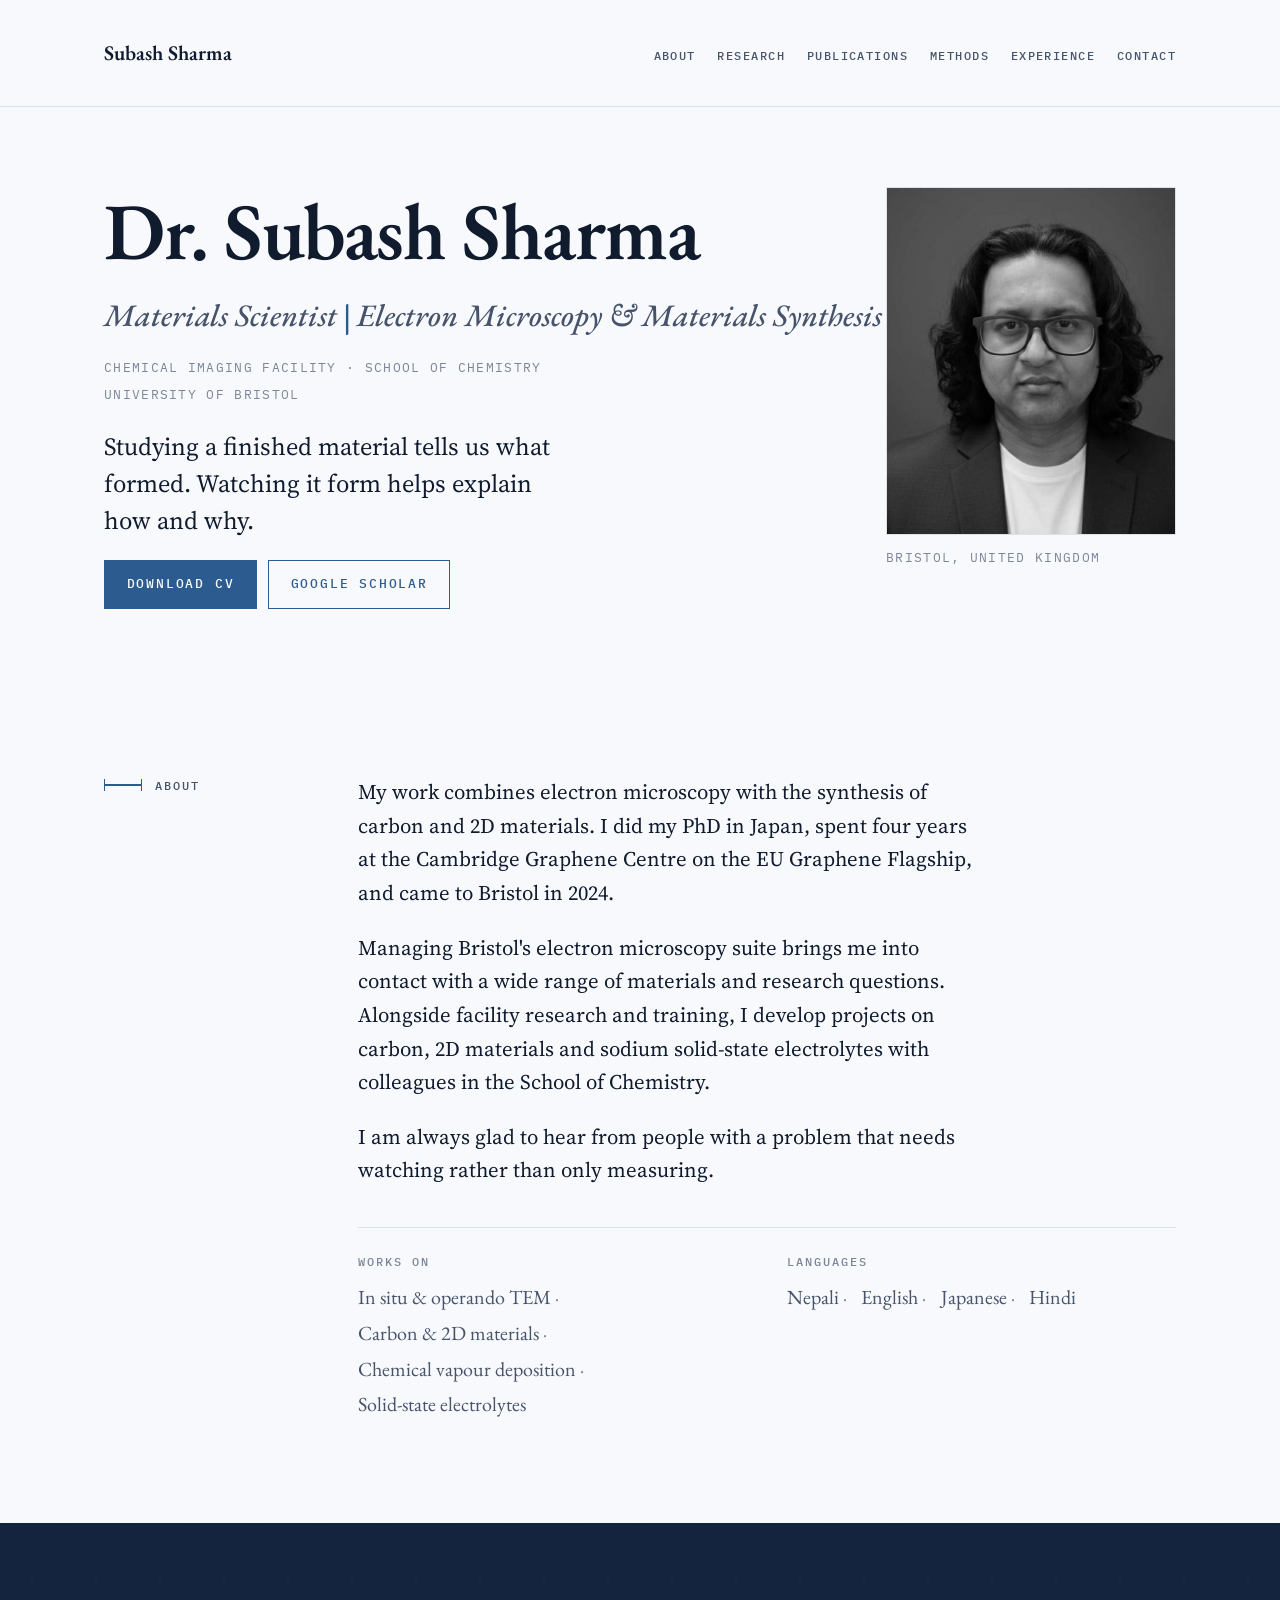
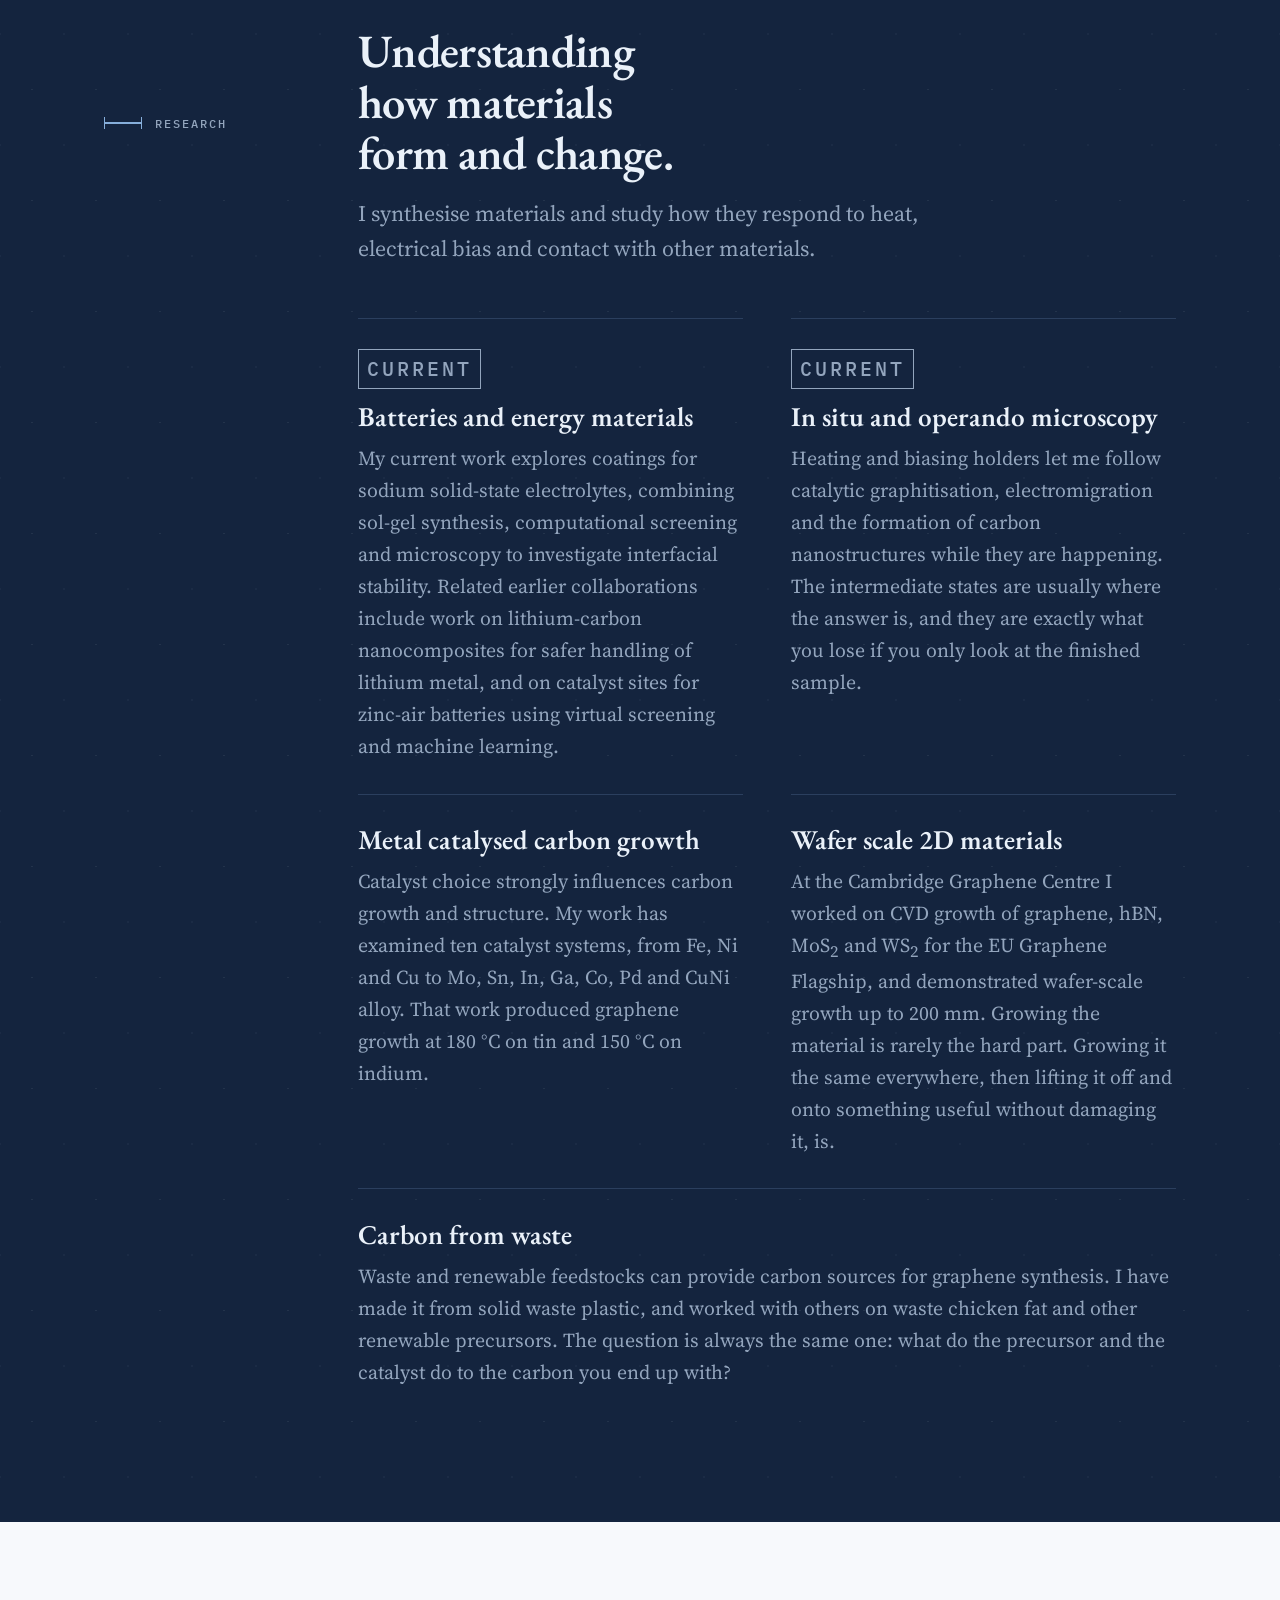
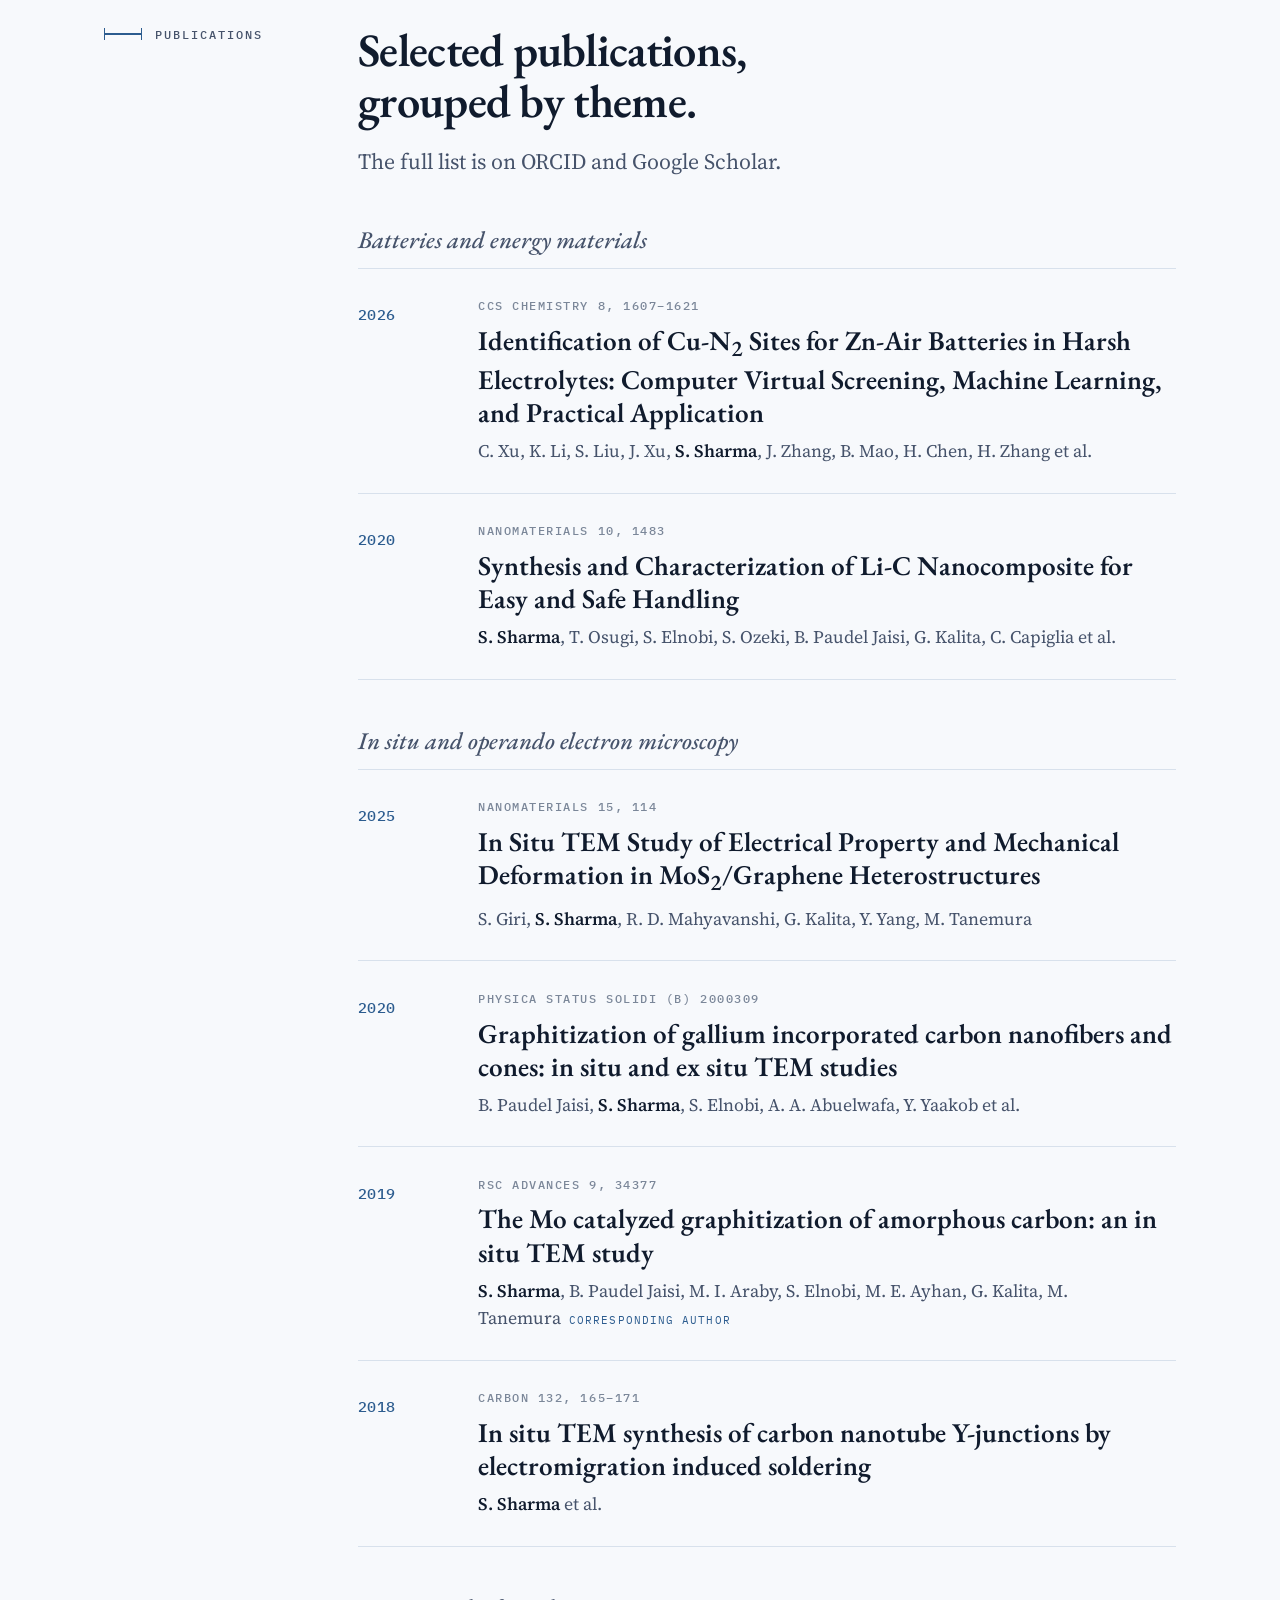
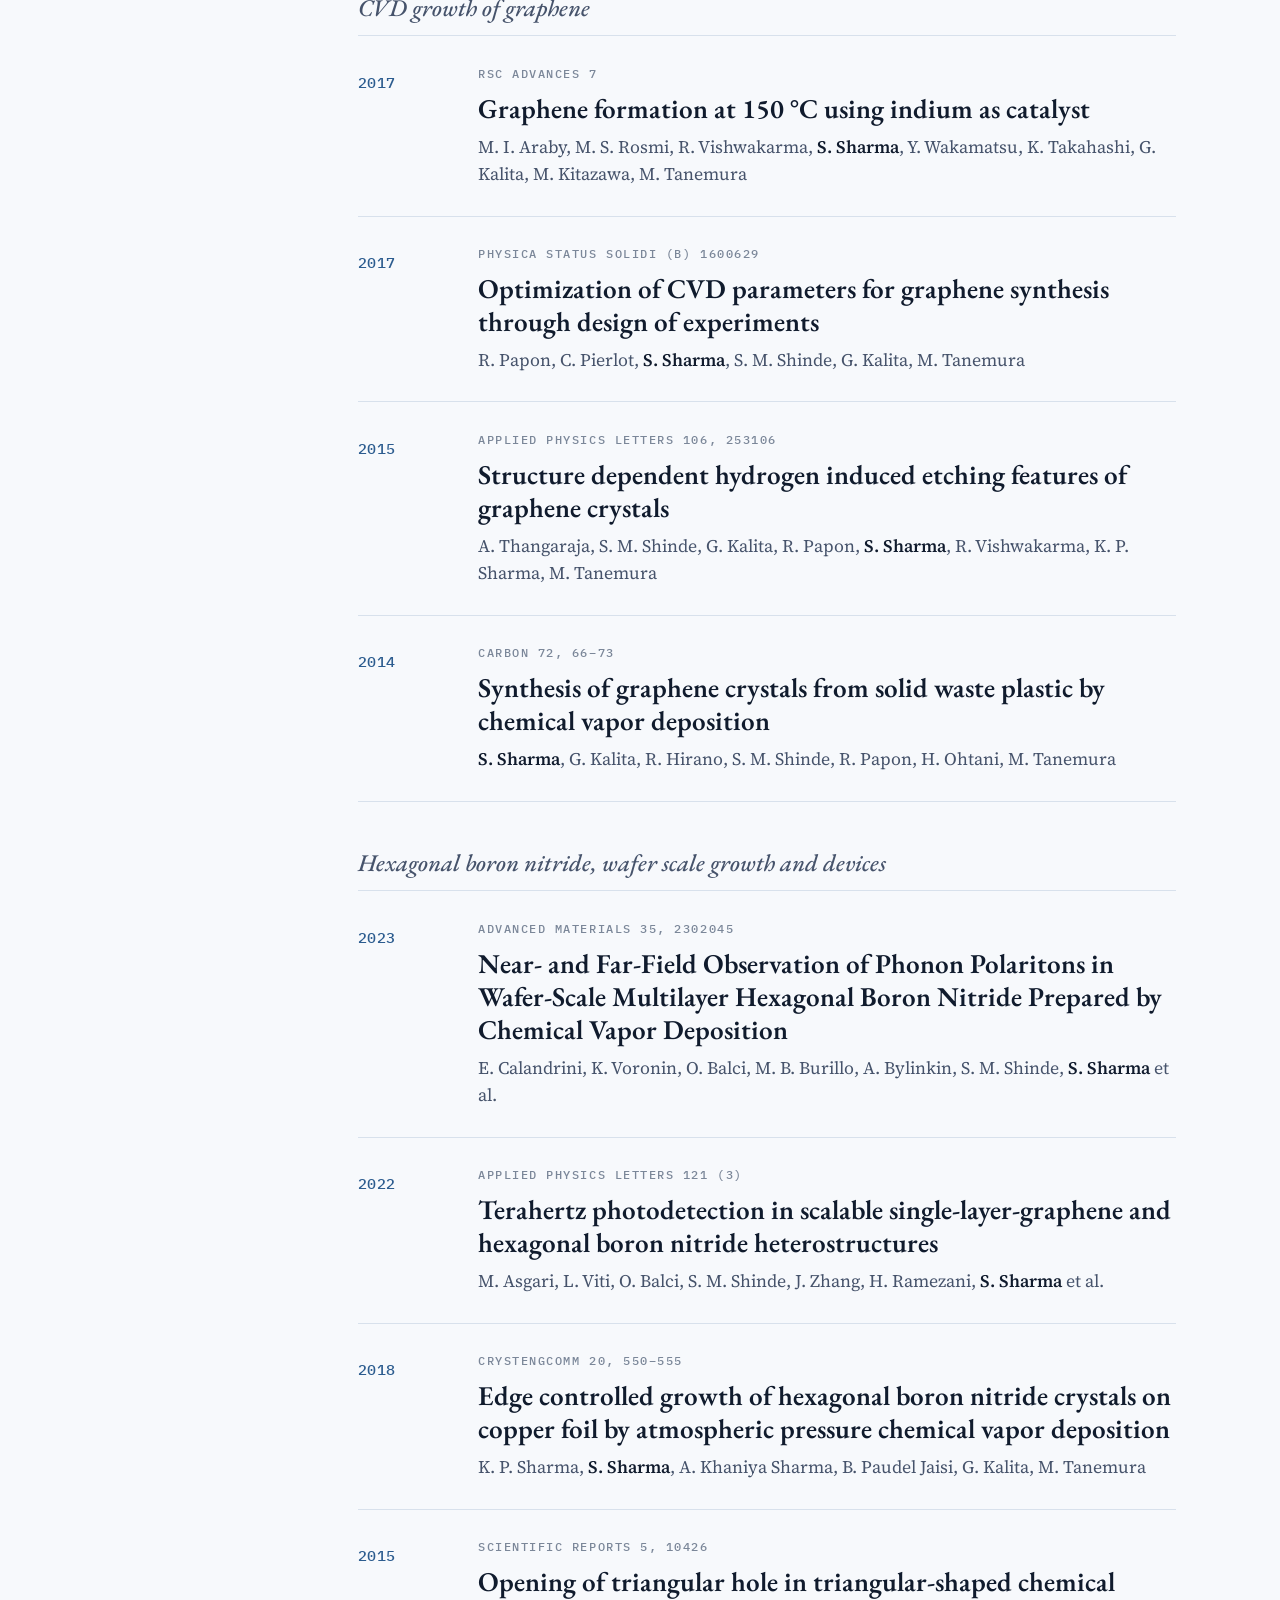
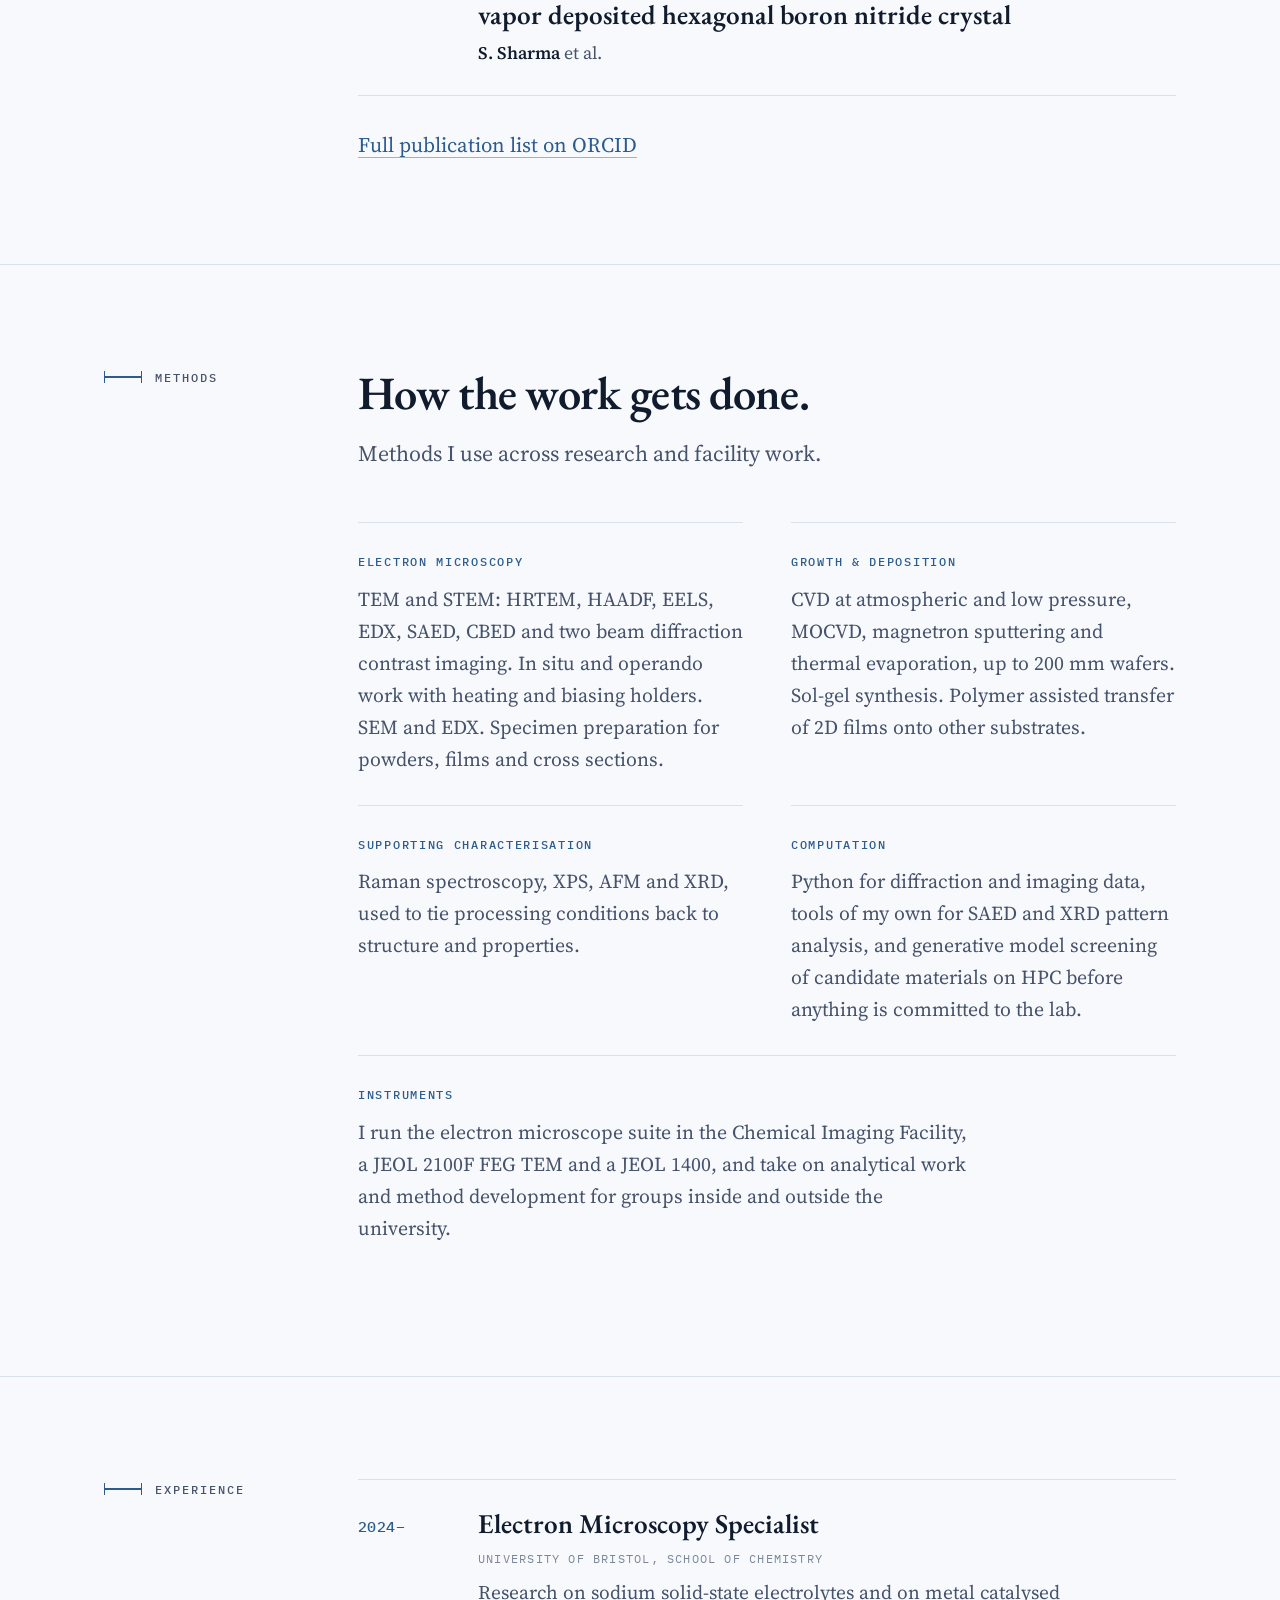
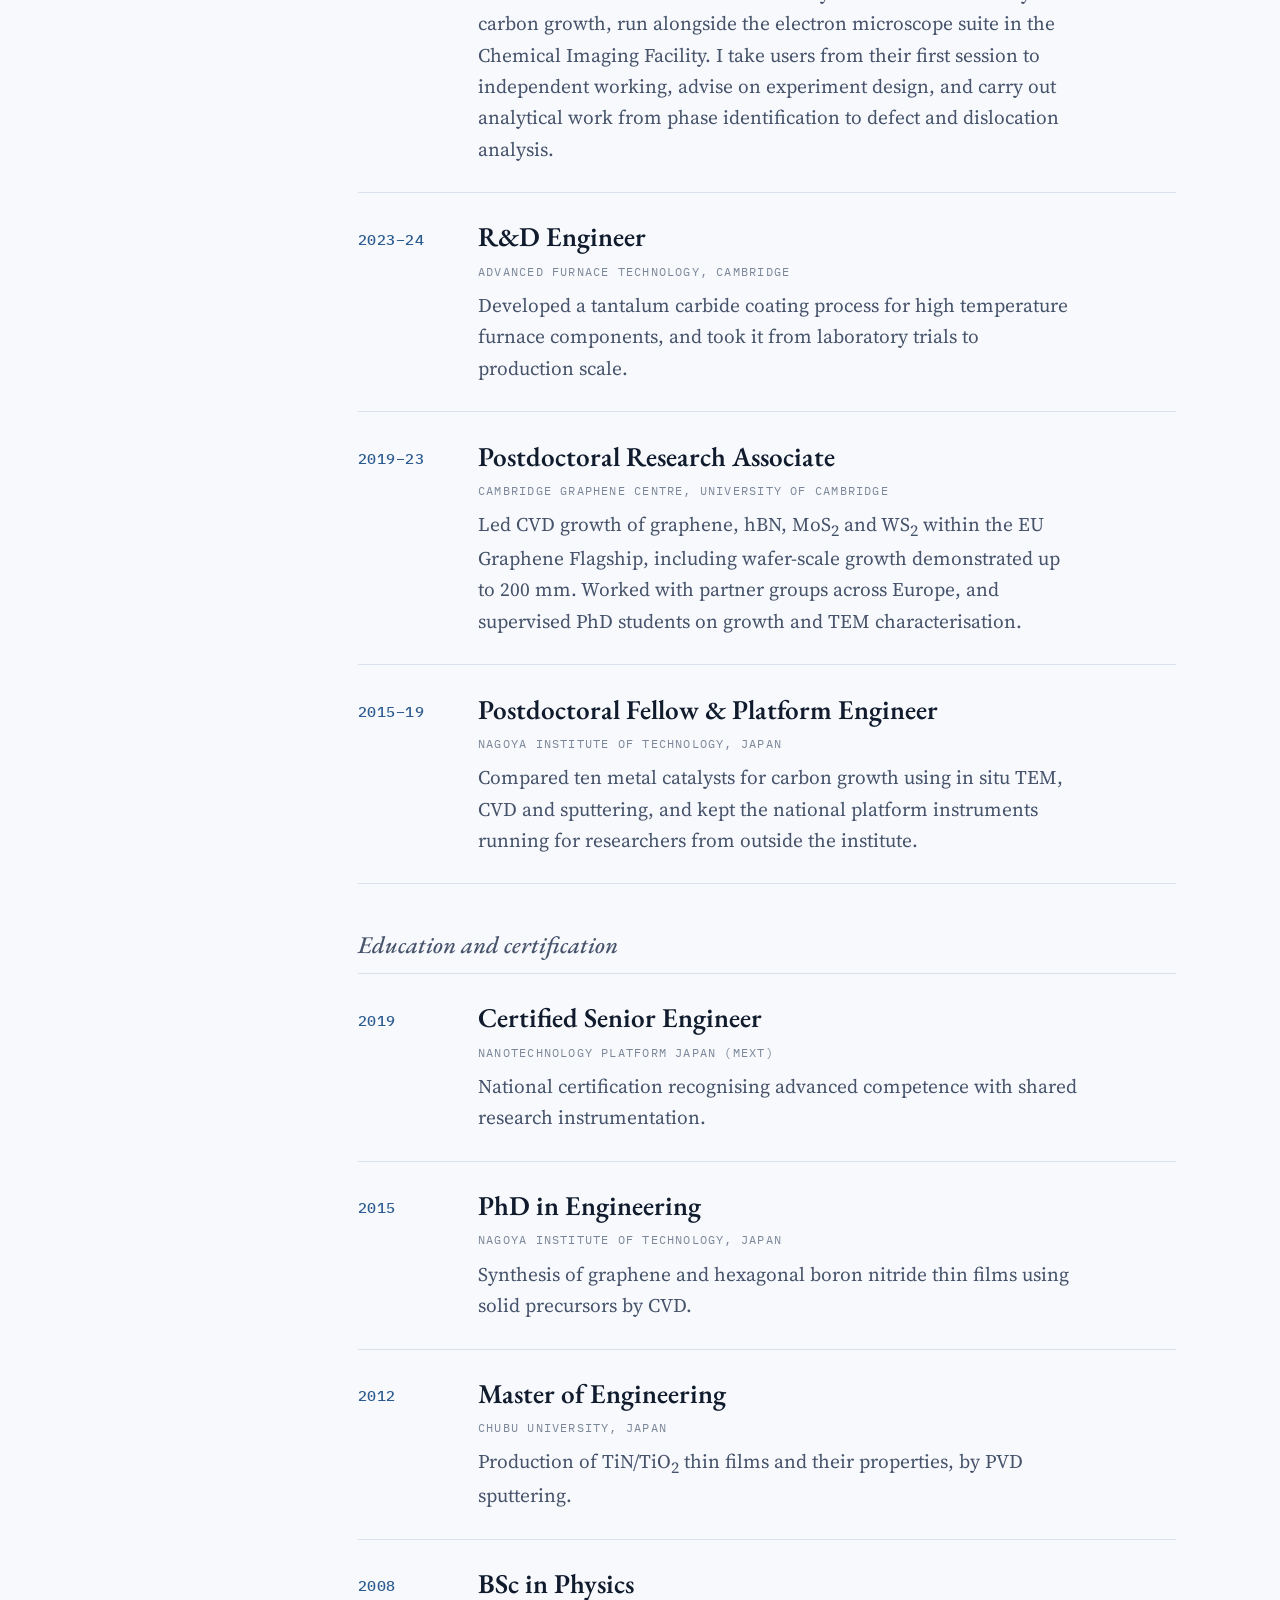
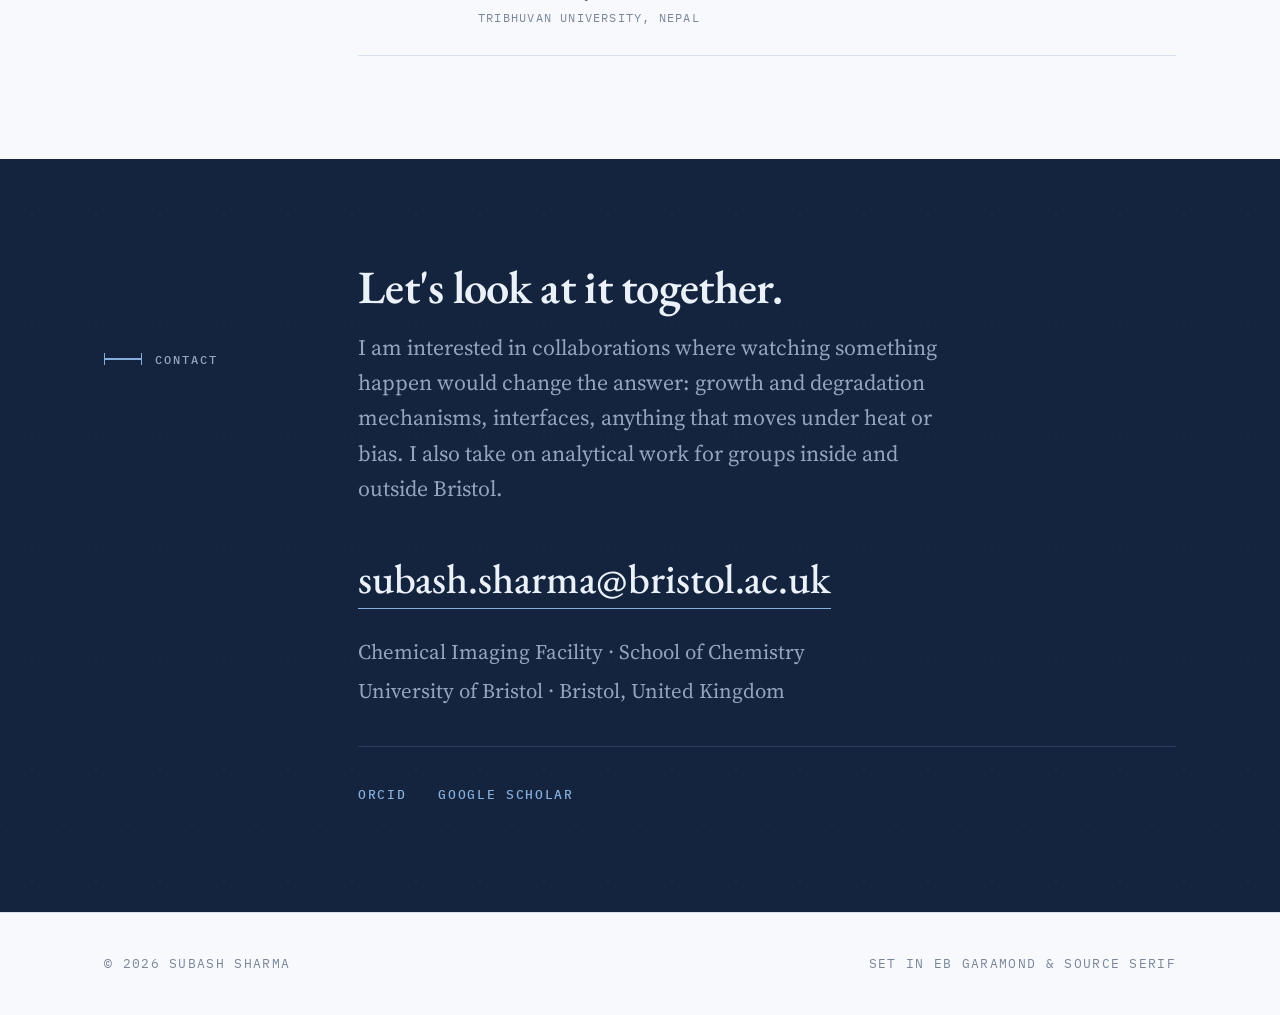
==== commit fe896de6: "Add files via upload" ====
--- a/index.html
+++ b/index.html
@@ -404,12 +404,12 @@
       <div class="grid">
         <div class="id">
           <h1>Dr. Subash Sharma</h1>
-          <p class="role"><span class="r">Electron Microscopist</span><span class="slash">/</span><span class="r">Materials Scientist</span></p>
+          <p class="role"><span class="r">Materials Scientist</span><span class="slash">|</span><span class="r">Electron Microscopy &amp; Materials Synthesis</span></p>
           <div class="affil">
             <span class="meta">Chemical Imaging Facility · School of Chemistry</span>
             <span class="meta">University of Bristol</span>
           </div>
-          <p class="intro">Most of what we know about how materials grow comes from studying what is left at the end. I would rather watch it happen.</p>
+          <p class="intro">Studying a finished material tells us what formed. Watching it form helps explain how and why.</p>
           <div class="cta-row">
             <a class="cta primary" href="Subash_Sharma_CV.pdf" target="_blank" rel="noopener">Download CV</a>
             <a class="cta" href="https://scholar.google.co.uk/citations?user=H519B1AAAAAJ&amp;hl=en" target="_blank" rel="noopener">Google Scholar</a>
@@ -432,8 +432,8 @@
       <div class="col-label"><div class="marker"><span class="bar"></span><span>About</span></div></div>
       <div>
         <div class="prose">
-          <p>I am a materials scientist, and most of my working life happens at an electron microscope. I did my PhD in Japan, spent four years at the Cambridge Graphene Centre on the EU Graphene Flagship, and came to Bristol in 2024.</p>
-          <p>Looking after the microscope suite here means I see an unusually wide range of materials, which turns out to be a good place from which to do your own work. Mine is on carbon and 2D materials, and more recently on sodium solid-state electrolytes with colleagues in the School of Chemistry.</p>
+          <p>My work combines electron microscopy with the synthesis of carbon and 2D materials. I did my PhD in Japan, spent four years at the Cambridge Graphene Centre on the EU Graphene Flagship, and came to Bristol in 2024.</p>
+          <p>Managing Bristol's electron microscopy suite brings me into contact with a wide range of materials and research questions. Alongside facility research and training, I develop projects on carbon, 2D materials and sodium solid-state electrolytes with colleagues in the School of Chemistry.</p>
           <p>I am always glad to hear from people with a problem that needs watching rather than only measuring.</p>
         </div>
 
@@ -466,14 +466,14 @@
     <div class="wrap frame-grid">
       <div class="col-label"><div class="marker"><span class="bar"></span><span>Research</span></div></div>
       <div>
-        <h2 class="lede">Watching materials make themselves.</h2>
-        <p class="lede-body">I grow things, then put them in the microscope and follow what happens to them under heat, under bias, and at the interfaces where they meet something else.</p>
+        <h2 class="lede">Understanding how materials form and change.</h2>
+        <p class="lede-body">I synthesise materials and study how they respond to heat, electrical bias and contact with other materials.</p>
 
         <div class="entries">
           <article class="entry">
             <p class="tag">Current</p>
             <h3>Batteries and energy materials</h3>
-            <p>Sodium is cheap and abundant, which is why solid-state sodium batteries are worth chasing, but the interface between the electrolyte and sodium metal is usually where they fail. That is my current work, approached from two sides: growing candidate coatings by sol-gel chemistry, and screening possible materials computationally before anything goes near a furnace. It follows earlier work on lithium-carbon nanocomposites for safer handling of lithium metal, and a collaboration on catalyst sites for zinc-air batteries that put virtual screening and machine learning in front of the experiments. The microscopy runs through all of it, showing what the interfaces actually do.</p>
+            <p>My current work explores coatings for sodium solid-state electrolytes, combining sol-gel synthesis, computational screening and microscopy to investigate interfacial stability. Related earlier collaborations include work on lithium-carbon nanocomposites for safer handling of lithium metal, and on catalyst sites for zinc-air batteries using virtual screening and machine learning.</p>
           </article>
           <article class="entry">
             <p class="tag">Current</p>
@@ -482,15 +482,15 @@
           </article>
           <article class="entry">
             <h3>Metal catalysed carbon growth</h3>
-            <p>Which metal you choose changes almost everything about the carbon you get. I worked through ten of them, from Fe, Ni and Cu to Mo, Sn, In, Ga, Co, Pd and CuNi. That work produced graphene growth at 180 °C on tin and 150 °C on indium, the lowest temperatures anyone had reported at the time.</p>
+            <p>Catalyst choice strongly influences carbon growth and structure. My work has examined ten catalyst systems, from Fe, Ni and Cu to Mo, Sn, In, Ga, Co, Pd and CuNi alloy. That work produced graphene growth at 180 °C on tin and 150 °C on indium.</p>
           </article>
           <article class="entry">
             <h3>Wafer scale 2D materials</h3>
-            <p>At the Cambridge Graphene Centre I took CVD growth of graphene, hBN, MoS<sub>2</sub> and WS<sub>2</sub> up to 200 mm wafers for the EU Graphene Flagship. Growing the material is rarely the hard part. Growing it the same everywhere, then lifting it off and onto something useful without damaging it, is.</p>
+            <p>At the Cambridge Graphene Centre I worked on CVD growth of graphene, hBN, MoS<sub>2</sub> and WS<sub>2</sub> for the EU Graphene Flagship, and demonstrated wafer-scale growth up to 200 mm. Growing the material is rarely the hard part. Growing it the same everywhere, then lifting it off and onto something useful without damaging it, is.</p>
           </article>
           <article class="entry">
             <h3>Carbon from waste</h3>
-            <p>Graphene can be grown from things nobody wants. I have made it from solid waste plastic, and worked with others on waste chicken fat and other renewable precursors. The question is always the same one: what do the precursor and the catalyst do to the carbon you end up with?</p>
+            <p>Waste and renewable feedstocks can provide carbon sources for graphene synthesis. I have made it from solid waste plastic, and worked with others on waste chicken fat and other renewable precursors. The question is always the same one: what do the precursor and the catalyst do to the carbon you end up with?</p>
           </article>
         </div>
       </div>
@@ -502,7 +502,7 @@
     <div class="wrap frame-grid">
       <div class="col-label"><div class="marker"><span class="bar"></span><span>Publications</span></div></div>
       <div>
-        <h2 class="lede">Fourteen papers, grouped by theme.</h2>
+        <h2 class="lede">Selected publications, grouped by theme.</h2>
         <p class="lede-body">The full list is on ORCID and Google Scholar.</p>
 
         <h3 class="group">Batteries and energy materials</h3>
@@ -604,7 +604,7 @@
             <div>
               <p class="venue">Advanced Materials 35, 2302045</p>
               <h3 class="row-title">Near- and Far-Field Observation of Phonon Polaritons in Wafer-Scale Multilayer Hexagonal Boron Nitride Prepared by Chemical Vapor Deposition</h3>
-              <p class="authors">E. Calandrini, K. Voronin, O. Balci, M. B. Burillo, A. Bylinkin, S. M. Shinde et al.</p>
+              <p class="authors">E. Calandrini, K. Voronin, O. Balci, M. B. Burillo, A. Bylinkin, S. M. Shinde, <span class="me">S. Sharma</span> et al.</p>
             </div>
           </li>
           <li>
@@ -646,7 +646,7 @@
       <div class="col-label"><div class="marker"><span class="bar"></span><span>Methods</span></div></div>
       <div>
         <h2 class="lede">How the work gets done.</h2>
-        <p class="lede-body">The techniques I use, and what I have to hand at Bristol.</p>
+        <p class="lede-body">Methods I use across research and facility work.</p>
 
         <ul class="specs">
           <li>
@@ -701,7 +701,7 @@
             <div>
               <h3 class="row-title">Postdoctoral Research Associate</h3>
               <p class="row-org">Cambridge Graphene Centre, University of Cambridge</p>
-              <p class="row-sub">Led wafer scale CVD growth of graphene, hBN, MoS<sub>2</sub> and WS<sub>2</sub> within the EU Graphene Flagship. Delivered milestone D10.8, worked with partner groups across Europe, and supervised PhD students on growth and TEM characterisation.</p>
+              <p class="row-sub">Led CVD growth of graphene, hBN, MoS<sub>2</sub> and WS<sub>2</sub> within the EU Graphene Flagship, including wafer-scale growth demonstrated up to 200 mm. Worked with partner groups across Europe, and supervised PhD students on growth and TEM characterisation.</p>
             </div>
           </li>
           <li>
@@ -785,5 +785,7 @@
   </div>
 </footer>
 
+<script data-goatcounter="https://subashsharma.goatcounter.com/count"
+        async src="//gc.zgo.at/count.js"></script>
 </body>
 </html>
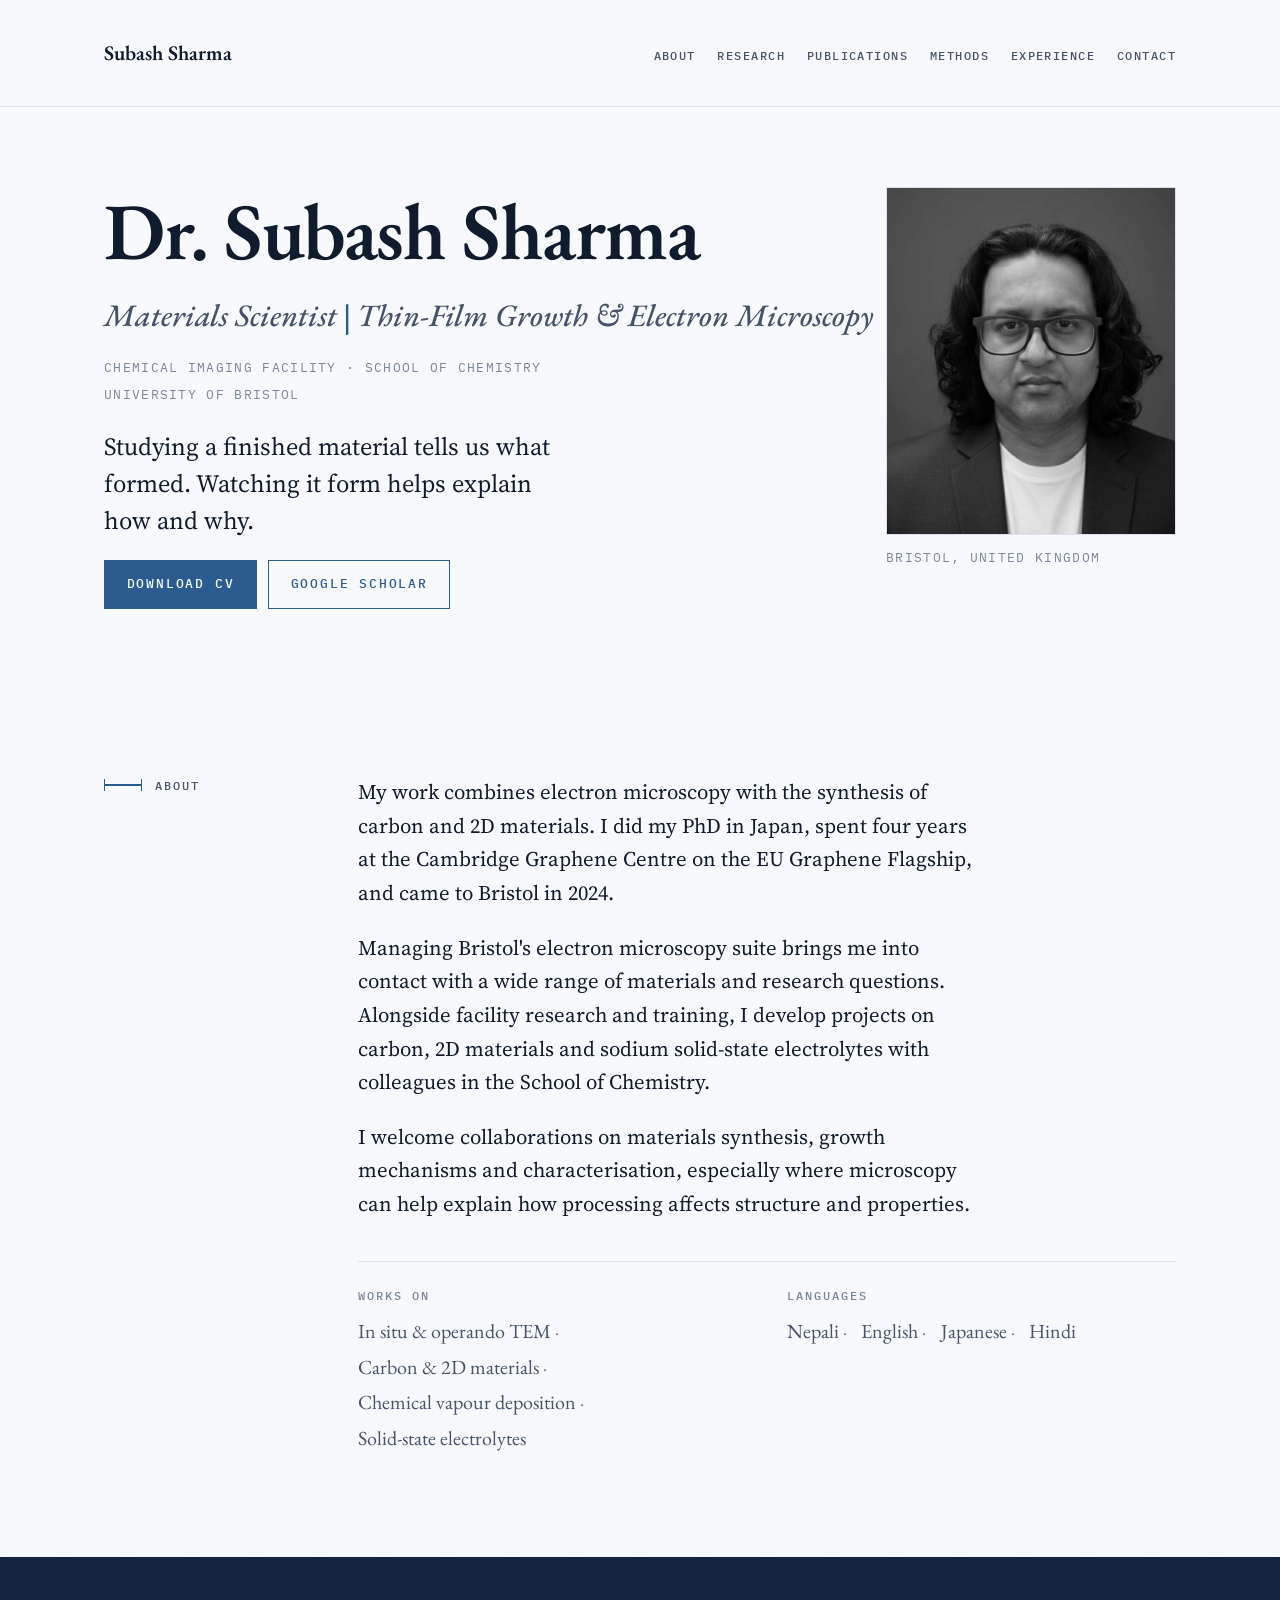
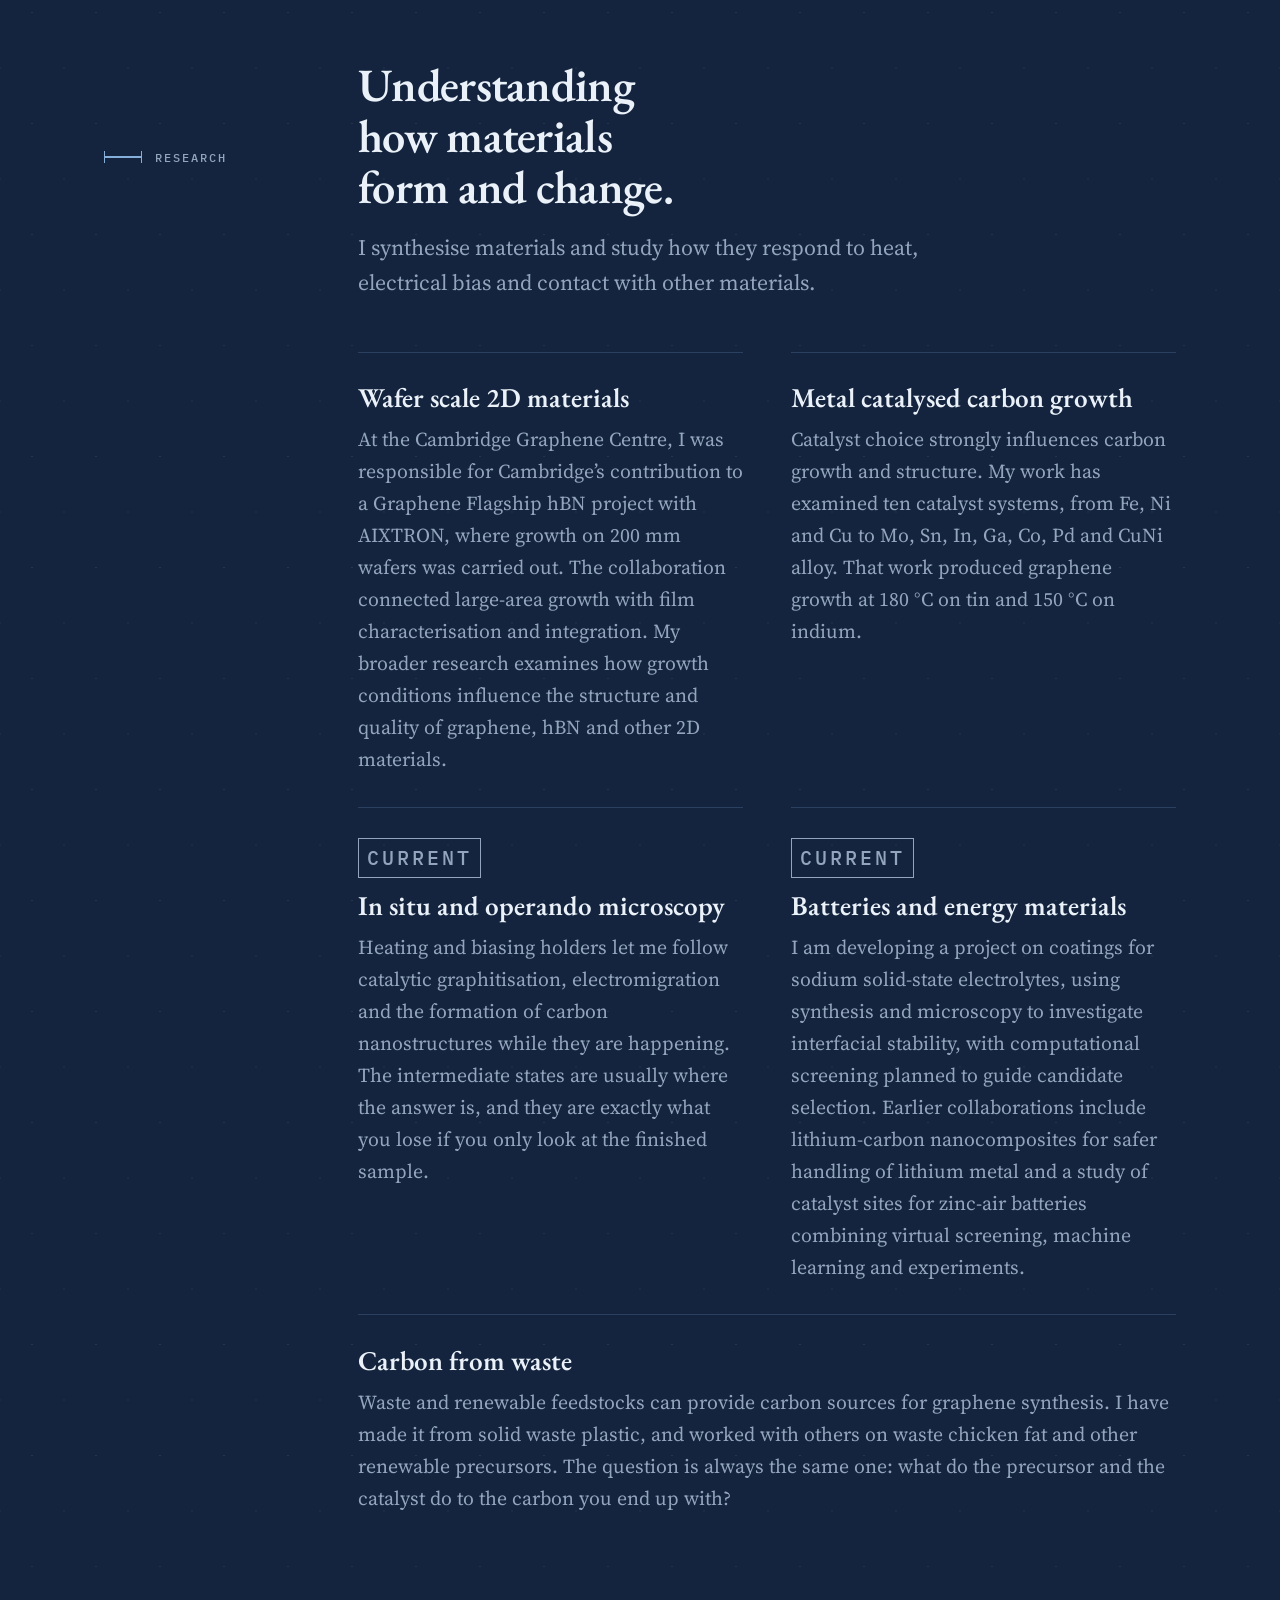
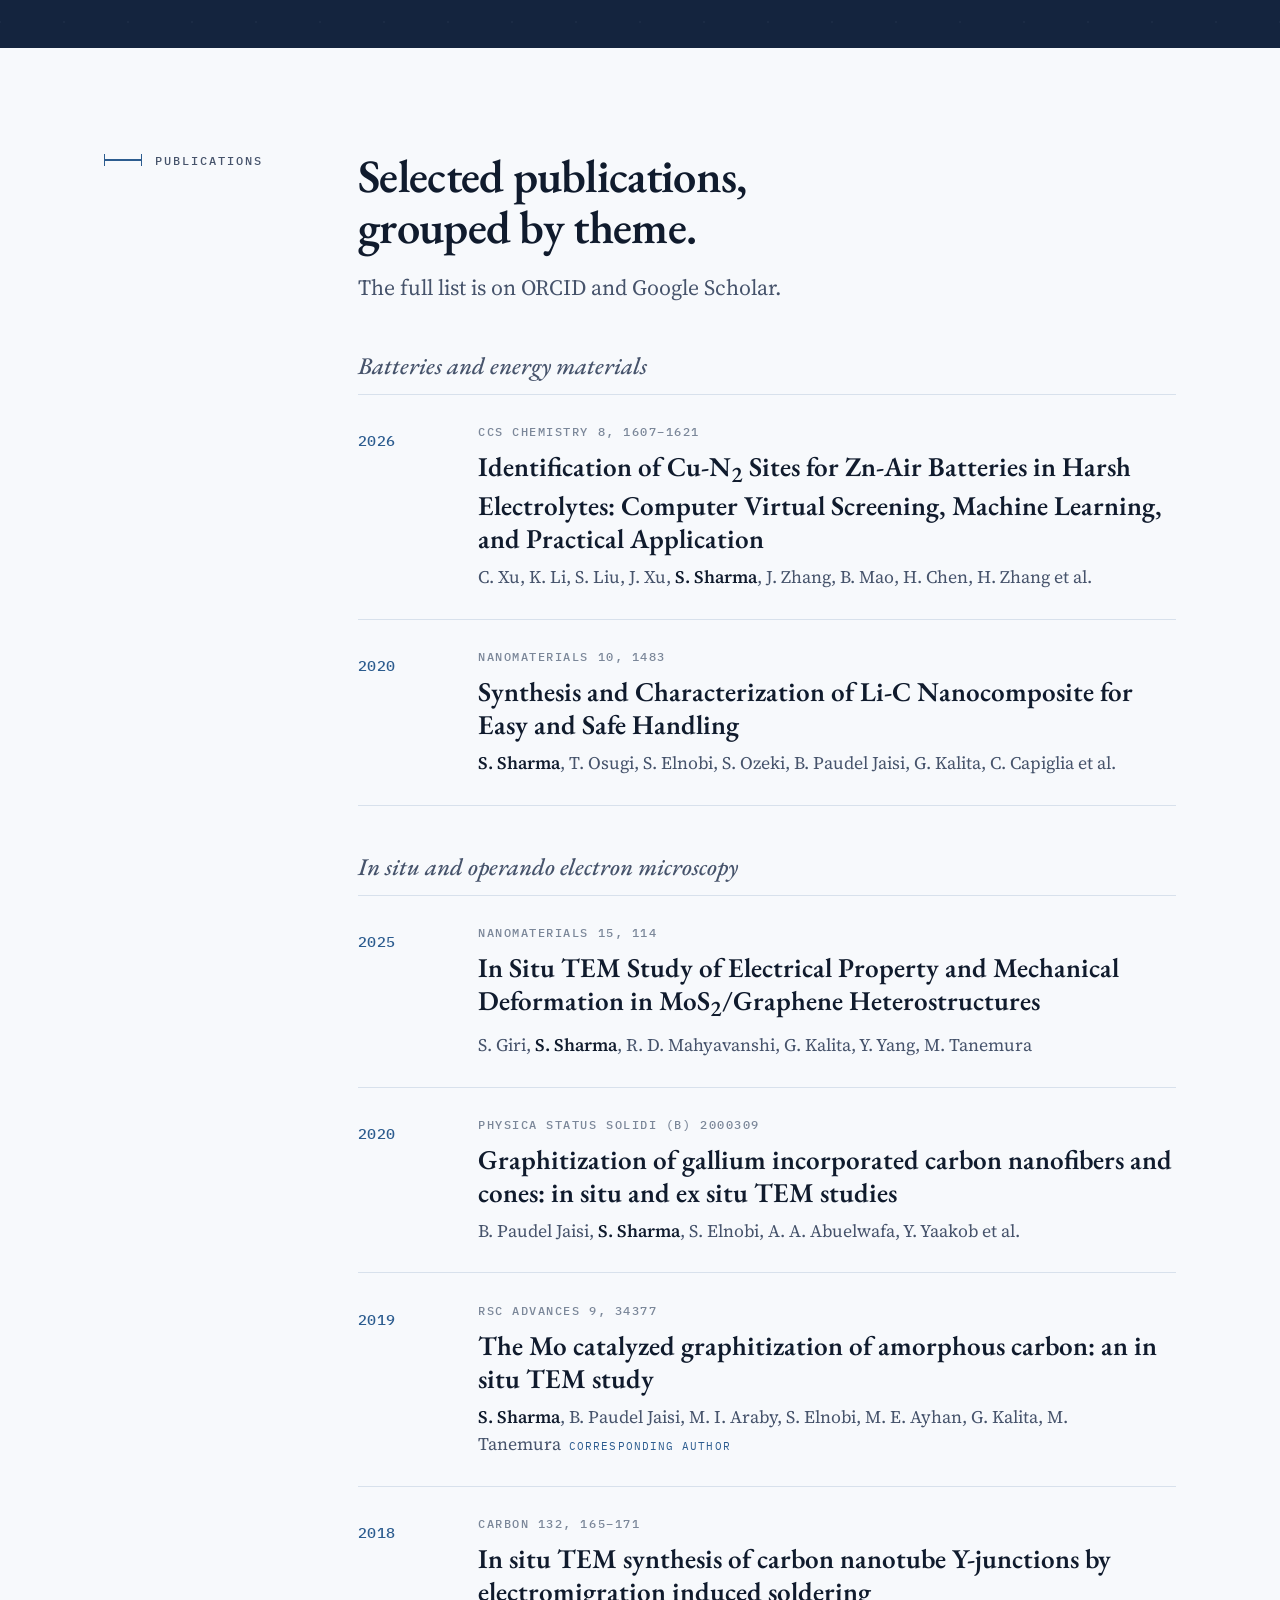
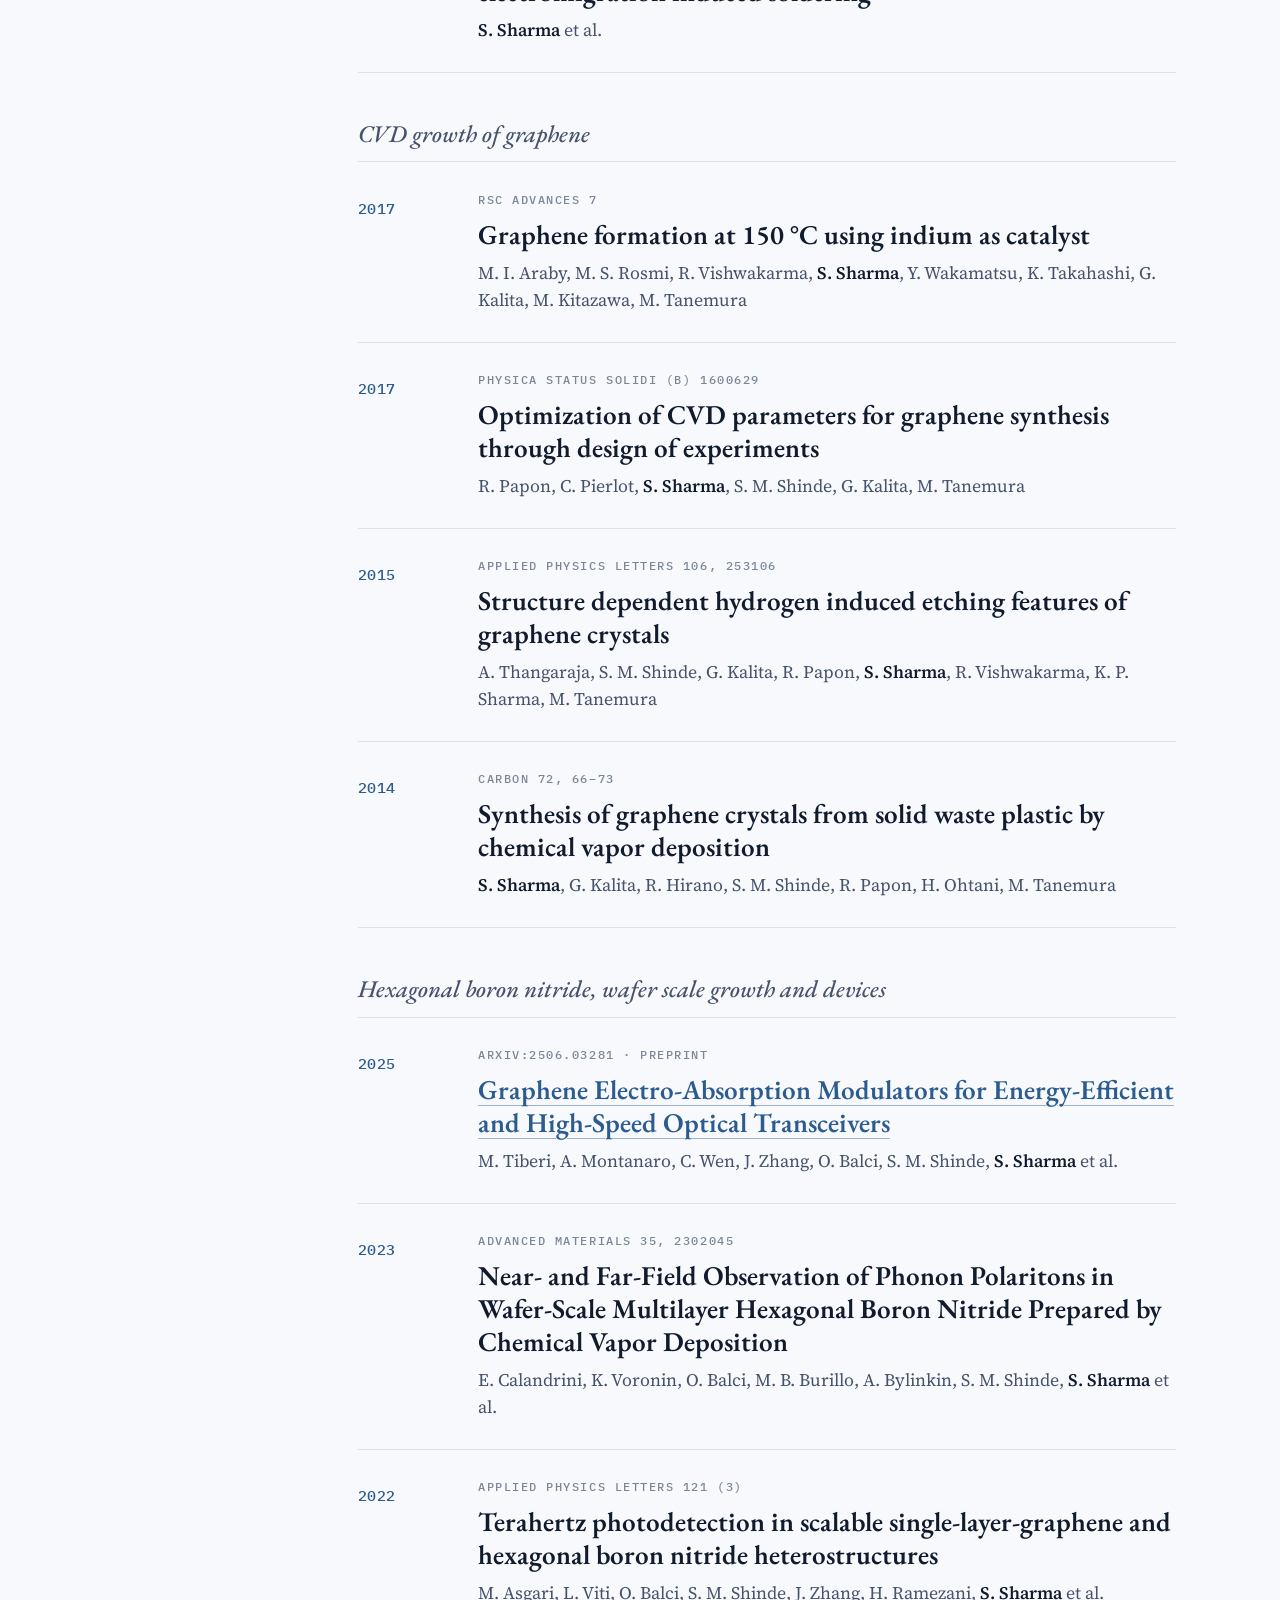
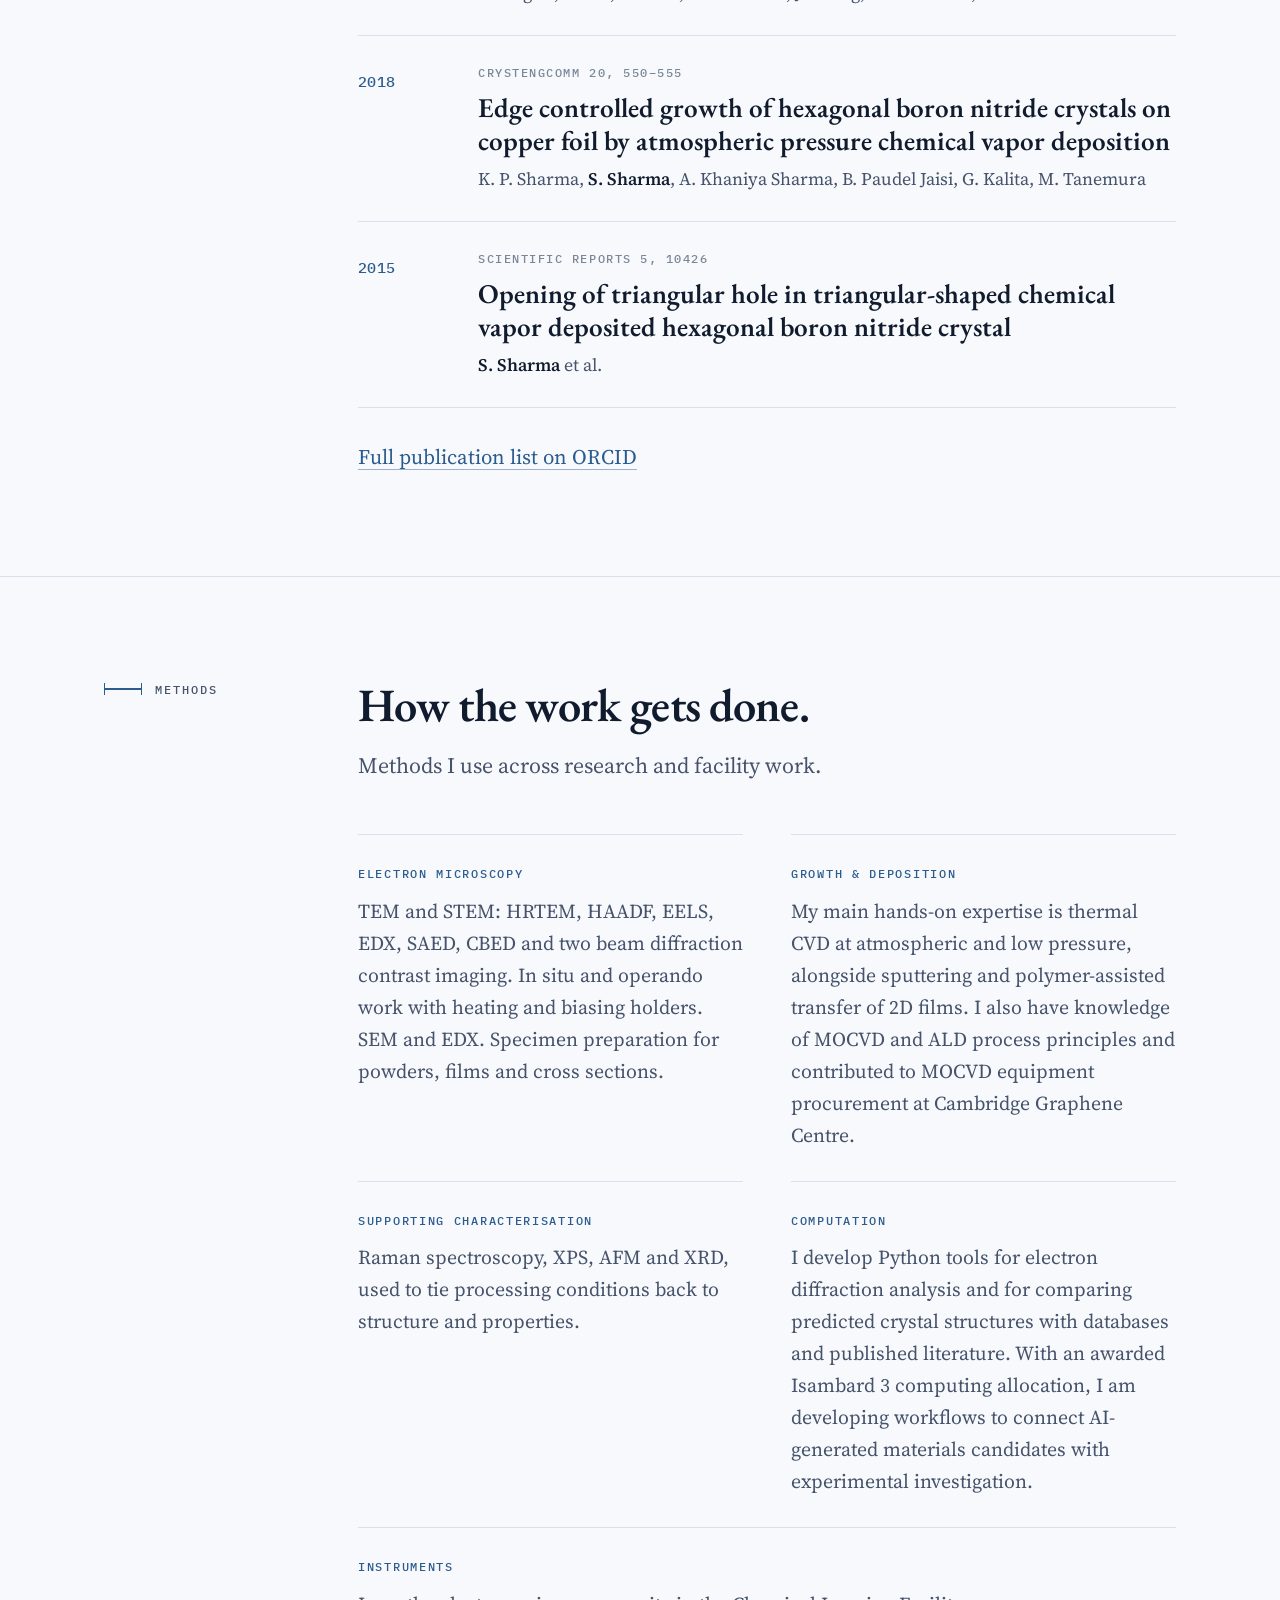
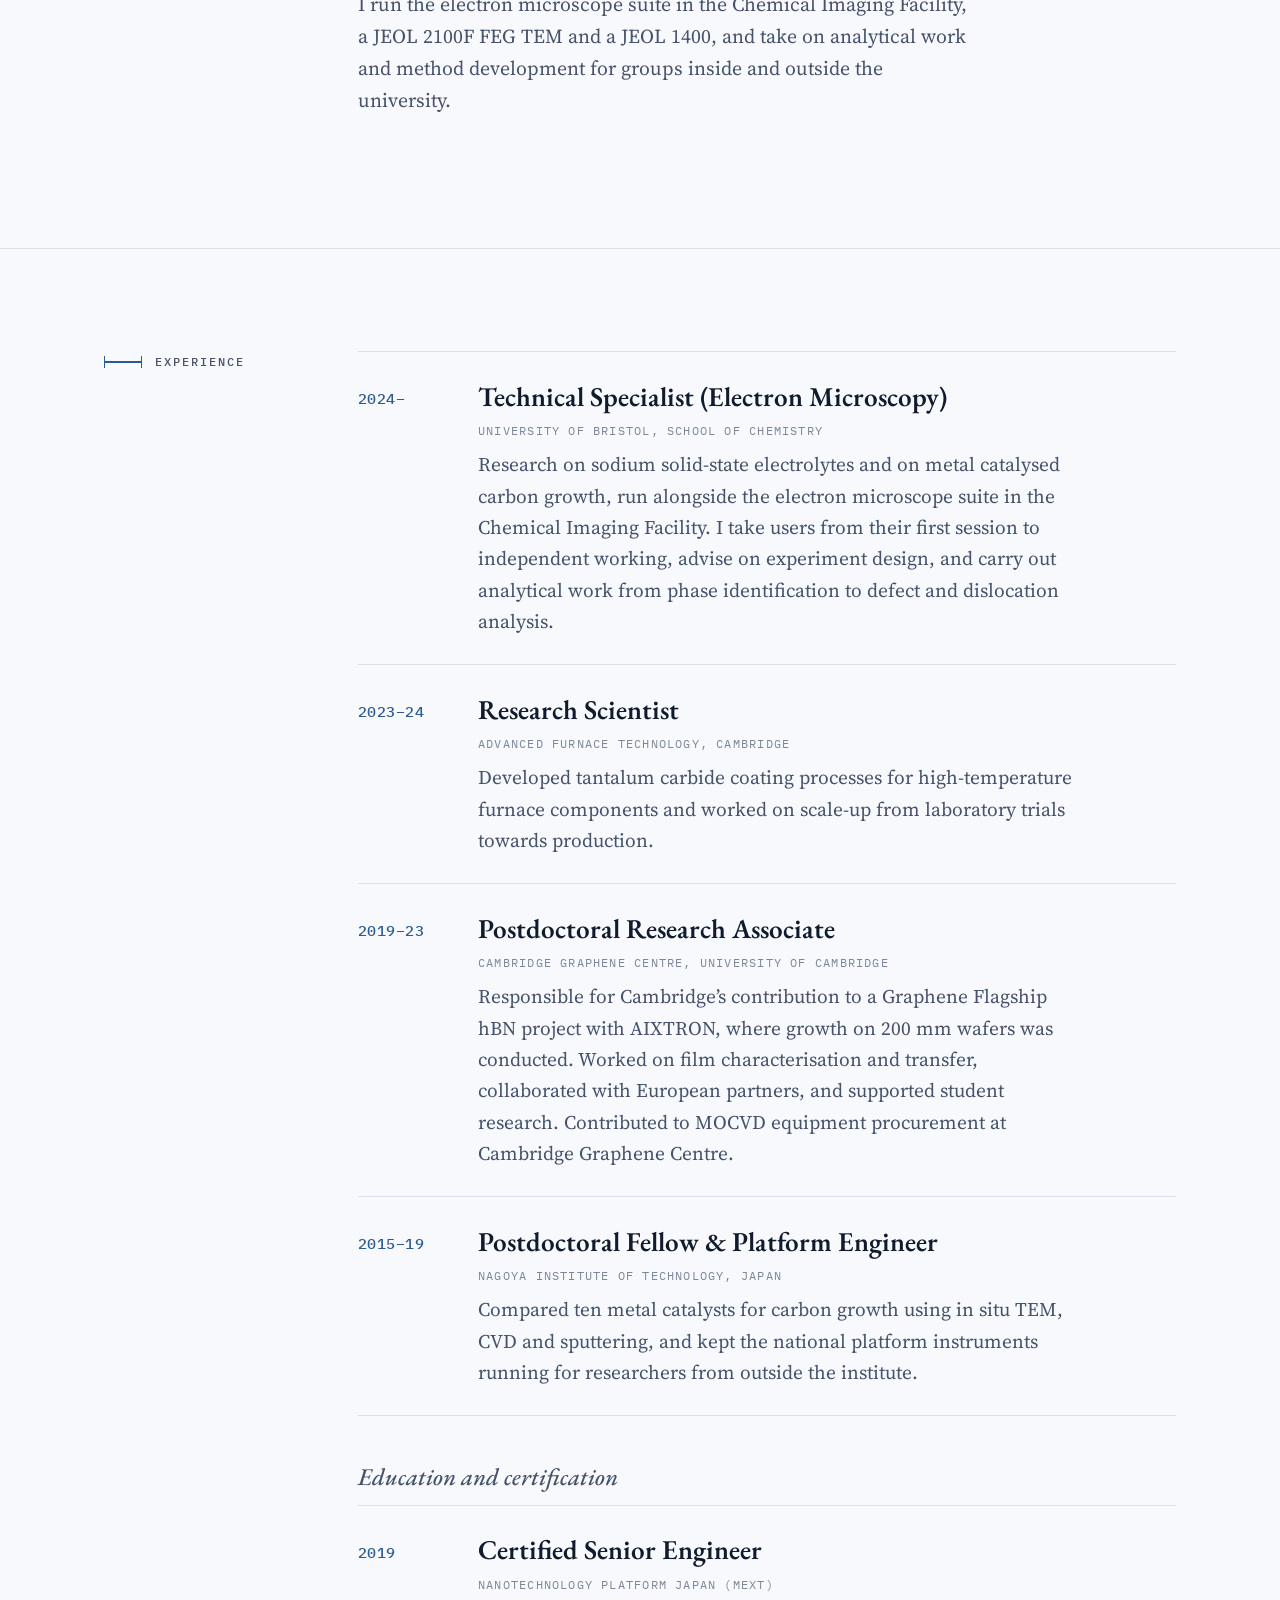
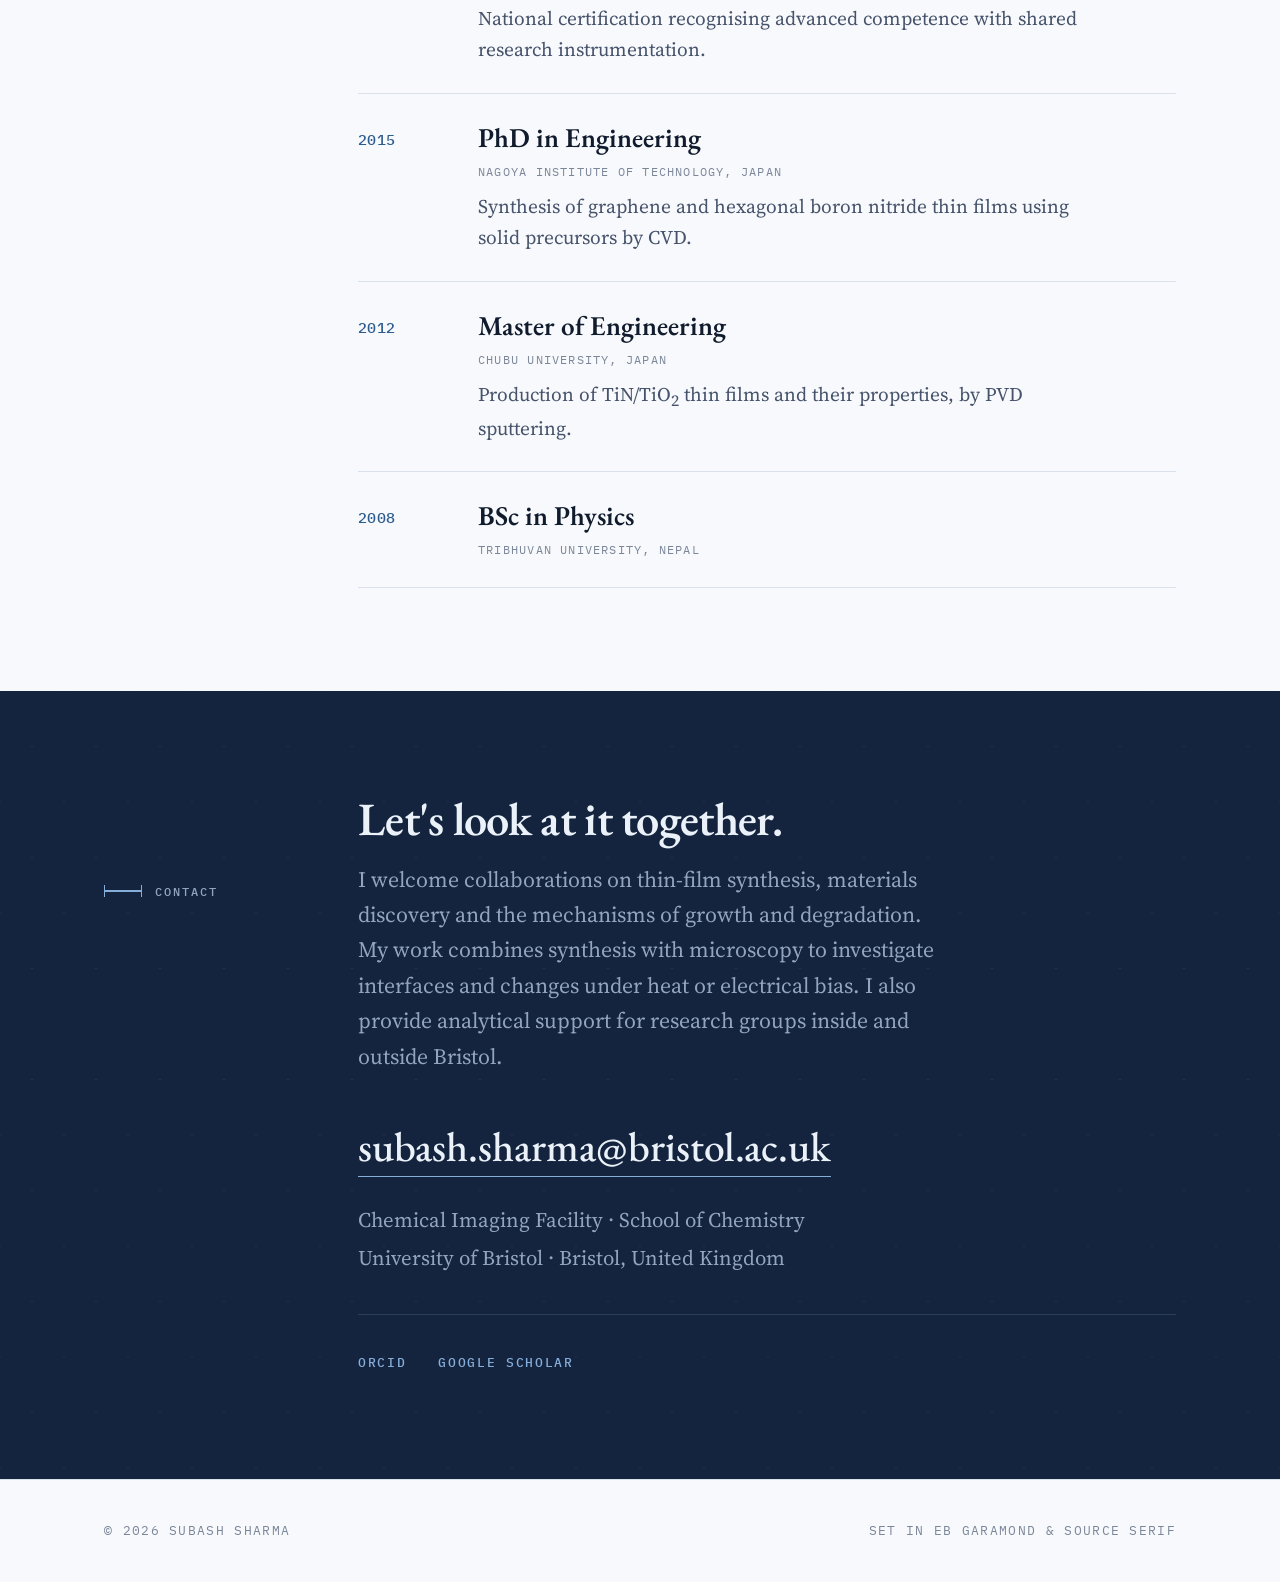
==== commit 1dd55311: "Add files via upload" ====
--- a/index.html
+++ b/index.html
@@ -4,14 +4,14 @@
 <meta charset="utf-8">
 <meta name="viewport" content="width=device-width, initial-scale=1">
 <title>Dr. Subash Sharma</title>
-<meta name="description" content="Dr Subash Sharma, electron microscopist and materials scientist at the University of Bristol. In situ and operando TEM of carbon and 2D materials growth, and sodium solid-state electrolytes.">
+<meta name="description" content="Dr Subash Sharma, materials scientist at the University of Bristol. Thermal CVD of graphene and hBN, electron microscopy, and AI-assisted materials discovery.">
 <meta name="author" content="Dr. Subash Sharma">
 <meta name="theme-color" content="#14243e">
 <link rel="canonical" href="https://subashsharma.com/">
 <meta property="og:type" content="website">
 <meta property="og:title" content="Dr. Subash Sharma">
 <meta property="og:url" content="https://subashsharma.com/">
-<meta property="og:description" content="Electron microscopist and materials scientist at the University of Bristol. I watch materials form inside the microscope.">
+<meta property="og:description" content="Materials scientist at the University of Bristol, combining thin-film synthesis, electron microscopy and AI-assisted materials discovery.">
 <link rel="preconnect" href="https://fonts.googleapis.com">
 <link rel="preconnect" href="https://fonts.gstatic.com" crossorigin>
 <link rel="stylesheet" href="https://fonts.googleapis.com/css2?family=EB+Garamond:ital,wght@0,500;0,600;1,400;1,500&family=IBM+Plex+Mono:wght@400;500&family=Source+Serif+4:ital,wght@0,400;0,600;1,400&display=swap">
@@ -404,7 +404,7 @@
       <div class="grid">
         <div class="id">
           <h1>Dr. Subash Sharma</h1>
-          <p class="role"><span class="r">Materials Scientist</span><span class="slash">|</span><span class="r">Electron Microscopy &amp; Materials Synthesis</span></p>
+          <p class="role"><span class="r">Materials Scientist</span><span class="slash">|</span><span class="r">Thin-Film Growth &amp; Electron Microscopy</span></p>
           <div class="affil">
             <span class="meta">Chemical Imaging Facility · School of Chemistry</span>
             <span class="meta">University of Bristol</span>
@@ -434,7 +434,7 @@
         <div class="prose">
           <p>My work combines electron microscopy with the synthesis of carbon and 2D materials. I did my PhD in Japan, spent four years at the Cambridge Graphene Centre on the EU Graphene Flagship, and came to Bristol in 2024.</p>
           <p>Managing Bristol's electron microscopy suite brings me into contact with a wide range of materials and research questions. Alongside facility research and training, I develop projects on carbon, 2D materials and sodium solid-state electrolytes with colleagues in the School of Chemistry.</p>
-          <p>I am always glad to hear from people with a problem that needs watching rather than only measuring.</p>
+          <p>I welcome collaborations on materials synthesis, growth mechanisms and characterisation, especially where microscopy can help explain how processing affects structure and properties.</p>
         </div>
 
         <div class="taglines">
@@ -471,9 +471,12 @@
 
         <div class="entries">
           <article class="entry">
-            <p class="tag">Current</p>
-            <h3>Batteries and energy materials</h3>
-            <p>My current work explores coatings for sodium solid-state electrolytes, combining sol-gel synthesis, computational screening and microscopy to investigate interfacial stability. Related earlier collaborations include work on lithium-carbon nanocomposites for safer handling of lithium metal, and on catalyst sites for zinc-air batteries using virtual screening and machine learning.</p>
+            <h3>Wafer scale 2D materials</h3>
+            <p>At the Cambridge Graphene Centre, I was responsible for Cambridge’s contribution to a Graphene Flagship hBN project with AIXTRON, where growth on 200 mm wafers was carried out. The collaboration connected large-area growth with film characterisation and integration. My broader research examines how growth conditions influence the structure and quality of graphene, hBN and other 2D materials.</p>
+          </article>
+          <article class="entry">
+            <h3>Metal catalysed carbon growth</h3>
+            <p>Catalyst choice strongly influences carbon growth and structure. My work has examined ten catalyst systems, from Fe, Ni and Cu to Mo, Sn, In, Ga, Co, Pd and CuNi alloy. That work produced graphene growth at 180 °C on tin and 150 °C on indium.</p>
           </article>
           <article class="entry">
             <p class="tag">Current</p>
@@ -481,12 +484,9 @@
             <p>Heating and biasing holders let me follow catalytic graphitisation, electromigration and the formation of carbon nanostructures while they are happening. The intermediate states are usually where the answer is, and they are exactly what you lose if you only look at the finished sample.</p>
           </article>
           <article class="entry">
-            <h3>Metal catalysed carbon growth</h3>
-            <p>Catalyst choice strongly influences carbon growth and structure. My work has examined ten catalyst systems, from Fe, Ni and Cu to Mo, Sn, In, Ga, Co, Pd and CuNi alloy. That work produced graphene growth at 180 °C on tin and 150 °C on indium.</p>
-          </article>
-          <article class="entry">
-            <h3>Wafer scale 2D materials</h3>
-            <p>At the Cambridge Graphene Centre I worked on CVD growth of graphene, hBN, MoS<sub>2</sub> and WS<sub>2</sub> for the EU Graphene Flagship, and demonstrated wafer-scale growth up to 200 mm. Growing the material is rarely the hard part. Growing it the same everywhere, then lifting it off and onto something useful without damaging it, is.</p>
+            <p class="tag">Current</p>
+            <h3>Batteries and energy materials</h3>
+            <p>I am developing a project on coatings for sodium solid-state electrolytes, using synthesis and microscopy to investigate interfacial stability, with computational screening planned to guide candidate selection. Earlier collaborations include lithium-carbon nanocomposites for safer handling of lithium metal and a study of catalyst sites for zinc-air batteries combining virtual screening, machine learning and experiments.</p>
           </article>
           <article class="entry">
             <h3>Carbon from waste</h3>
@@ -600,6 +600,14 @@
         <h3 class="group">Hexagonal boron nitride, wafer scale growth and devices</h3>
         <ul class="rows">
           <li>
+            <div class="year">2025</div>
+            <div>
+              <p class="venue">arXiv:2506.03281 · Preprint</p>
+              <h3 class="row-title"><a class="link" href="https://arxiv.org/abs/2506.03281" target="_blank" rel="noopener">Graphene Electro-Absorption Modulators for Energy-Efficient and High-Speed Optical Transceivers</a></h3>
+              <p class="authors">M. Tiberi, A. Montanaro, C. Wen, J. Zhang, O. Balci, S. M. Shinde, <span class="me">S. Sharma</span> et al.</p>
+            </div>
+          </li>
+          <li>
             <div class="year">2023</div>
             <div>
               <p class="venue">Advanced Materials 35, 2302045</p>
@@ -655,7 +663,7 @@
           </li>
           <li>
             <p class="spec-label">Growth &amp; deposition</p>
-            <p class="spec-body">CVD at atmospheric and low pressure, MOCVD, magnetron sputtering and thermal evaporation, up to 200 mm wafers. Sol-gel synthesis. Polymer assisted transfer of 2D films onto other substrates.</p>
+            <p class="spec-body">My main hands-on expertise is thermal CVD at atmospheric and low pressure, alongside sputtering and polymer-assisted transfer of 2D films. I also have knowledge of MOCVD and ALD process principles and contributed to MOCVD equipment procurement at Cambridge Graphene Centre.</p>
           </li>
           <li>
             <p class="spec-label">Supporting characterisation</p>
@@ -663,7 +671,7 @@
           </li>
           <li>
             <p class="spec-label">Computation</p>
-            <p class="spec-body">Python for diffraction and imaging data, tools of my own for SAED and XRD pattern analysis, and generative model screening of candidate materials on HPC before anything is committed to the lab.</p>
+            <p class="spec-body">I develop Python tools for electron diffraction analysis and for comparing predicted crystal structures with databases and published literature. With an awarded Isambard 3 computing allocation, I am developing workflows to connect AI-generated materials candidates with experimental investigation.</p>
           </li>
           <li>
             <p class="spec-label">Instruments</p>
@@ -683,7 +691,7 @@
           <li>
             <div class="year">2024&ndash;</div>
             <div>
-              <h3 class="row-title">Electron Microscopy Specialist</h3>
+              <h3 class="row-title">Technical Specialist (Electron Microscopy)</h3>
               <p class="row-org">University of Bristol, School of Chemistry</p>
               <p class="row-sub">Research on sodium solid-state electrolytes and on metal catalysed carbon growth, run alongside the electron microscope suite in the Chemical Imaging Facility. I take users from their first session to independent working, advise on experiment design, and carry out analytical work from phase identification to defect and dislocation analysis.</p>
             </div>
@@ -691,9 +699,9 @@
           <li>
             <div class="year">2023&ndash;24</div>
             <div>
-              <h3 class="row-title">R&amp;D Engineer</h3>
+              <h3 class="row-title">Research Scientist</h3>
               <p class="row-org">Advanced Furnace Technology, Cambridge</p>
-              <p class="row-sub">Developed a tantalum carbide coating process for high temperature furnace components, and took it from laboratory trials to production scale.</p>
+              <p class="row-sub">Developed tantalum carbide coating processes for high-temperature furnace components and worked on scale-up from laboratory trials towards production.</p>
             </div>
           </li>
           <li>
@@ -701,7 +709,7 @@
             <div>
               <h3 class="row-title">Postdoctoral Research Associate</h3>
               <p class="row-org">Cambridge Graphene Centre, University of Cambridge</p>
-              <p class="row-sub">Led CVD growth of graphene, hBN, MoS<sub>2</sub> and WS<sub>2</sub> within the EU Graphene Flagship, including wafer-scale growth demonstrated up to 200 mm. Worked with partner groups across Europe, and supervised PhD students on growth and TEM characterisation.</p>
+              <p class="row-sub">Responsible for Cambridge’s contribution to a Graphene Flagship hBN project with AIXTRON, where growth on 200 mm wafers was conducted. Worked on film characterisation and transfer, collaborated with European partners, and supported student research. Contributed to MOCVD equipment procurement at Cambridge Graphene Centre.</p>
             </div>
           </li>
           <li>
@@ -759,7 +767,7 @@
       <div class="col-label"><div class="marker"><span class="bar"></span><span>Contact</span></div></div>
       <div>
         <h2 class="lede">Let's look at it together.</h2>
-        <p class="lede-body">I am interested in collaborations where watching something happen would change the answer: growth and degradation mechanisms, interfaces, anything that moves under heat or bias. I also take on analytical work for groups inside and outside Bristol.</p>
+        <p class="lede-body">I welcome collaborations on thin-film synthesis, materials discovery and the mechanisms of growth and degradation. My work combines synthesis with microscopy to investigate interfaces and changes under heat or electrical bias. I also provide analytical support for research groups inside and outside Bristol.</p>
 
         <div class="contact-grid">
           <a class="mail" href="mailto:subash.sharma@bristol.ac.uk">subash.sharma@bristol.ac.uk</a>
